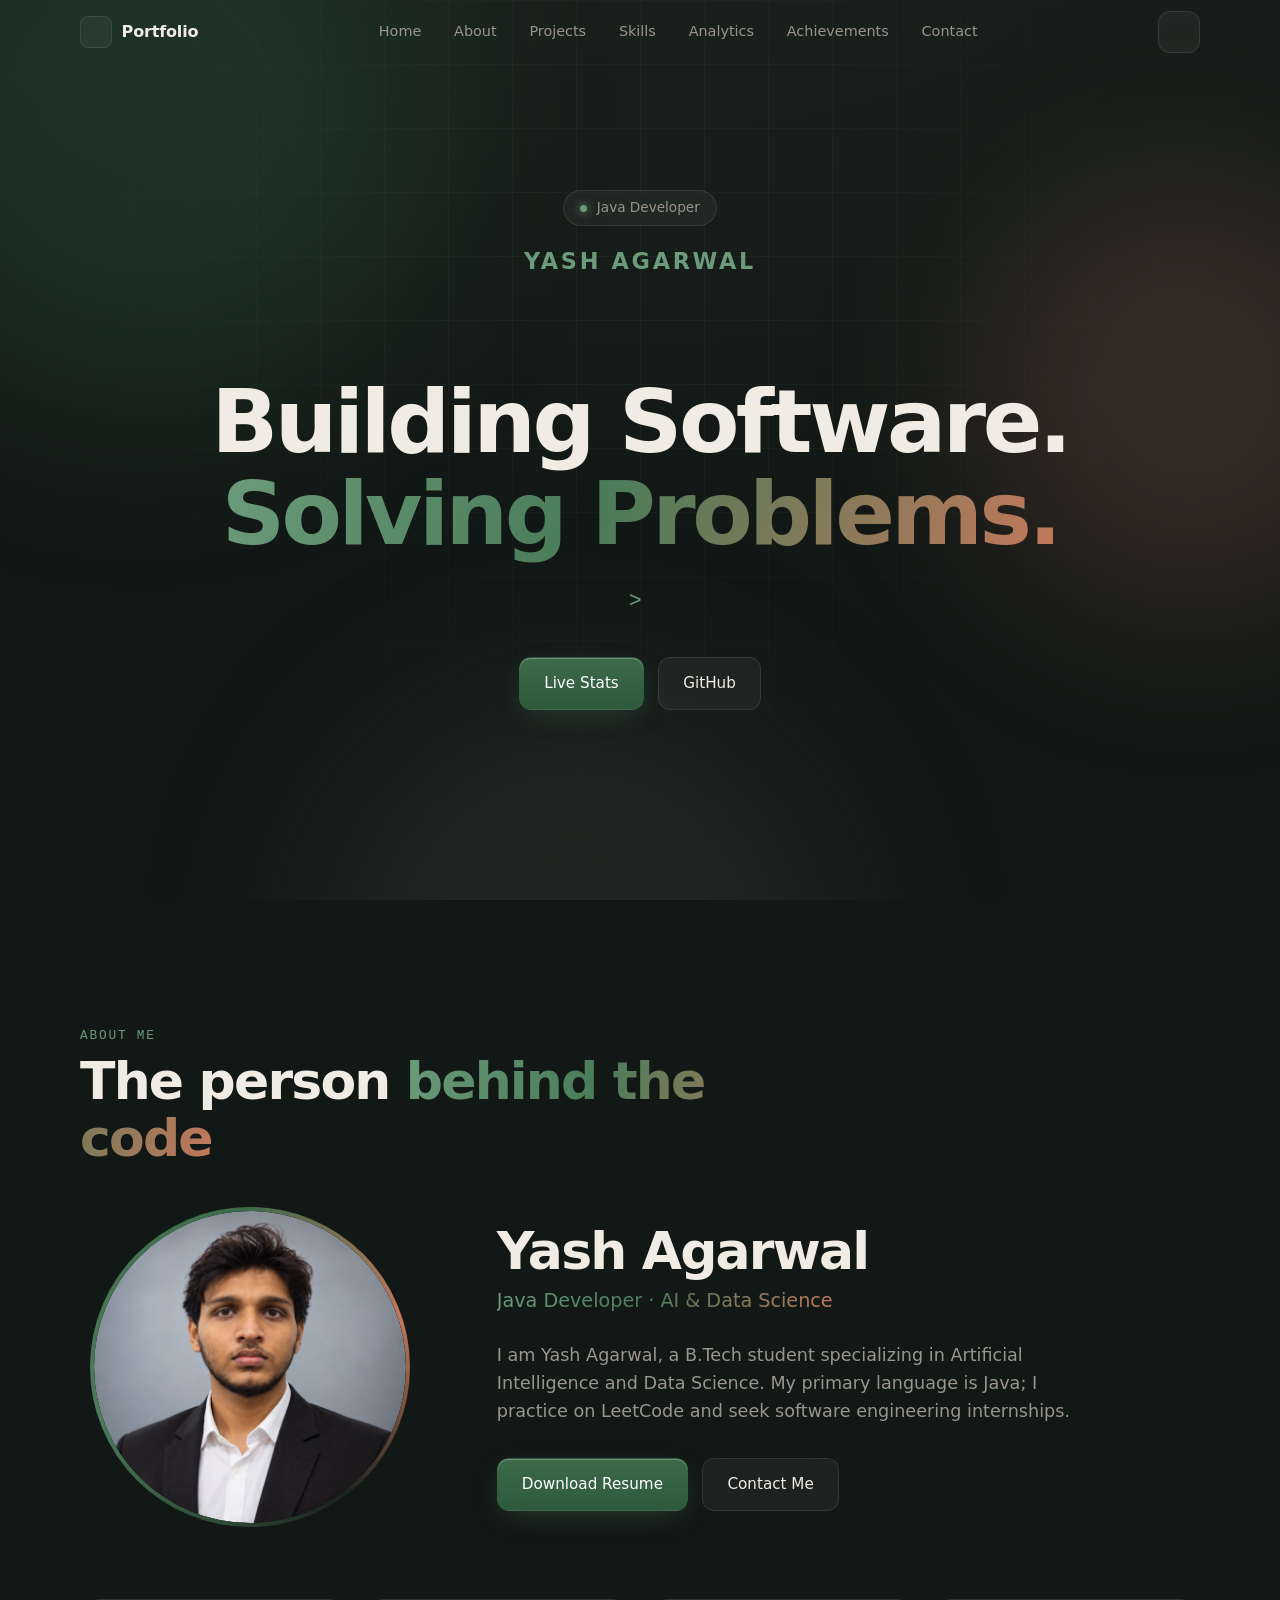
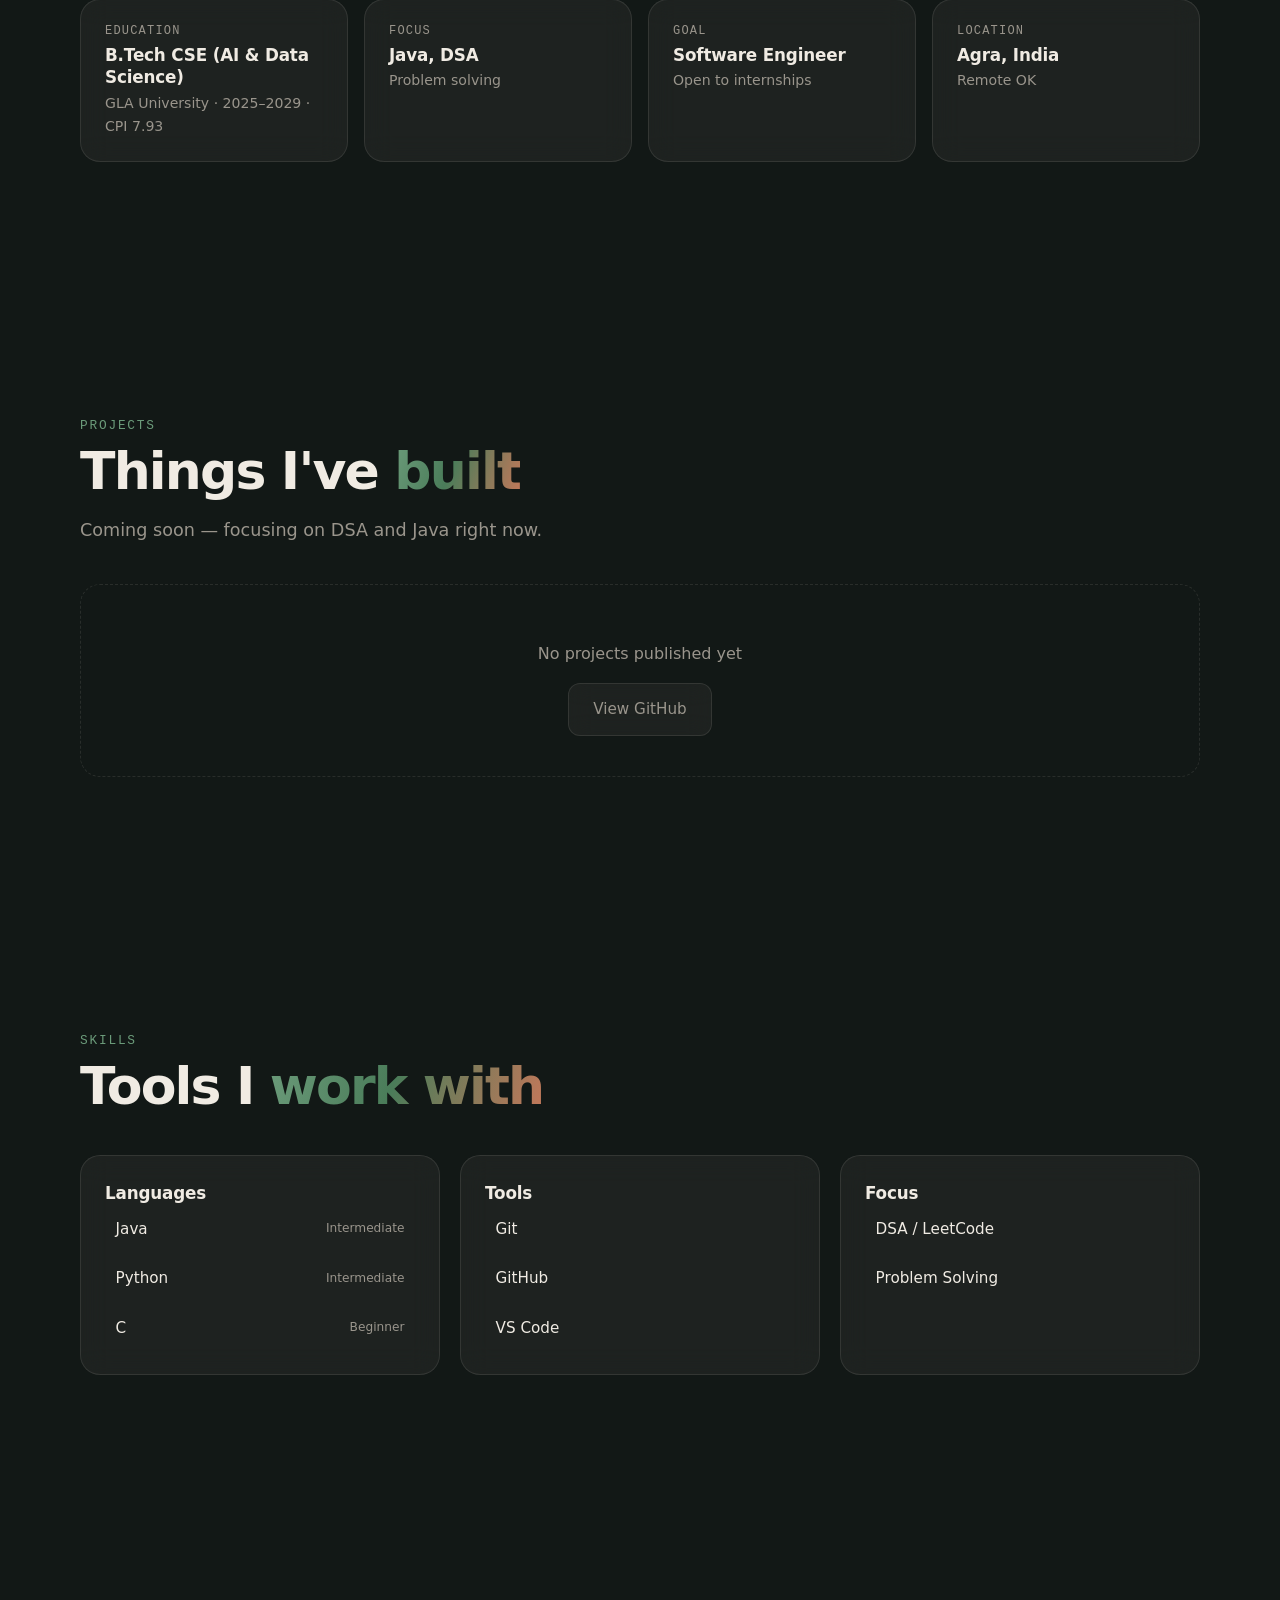
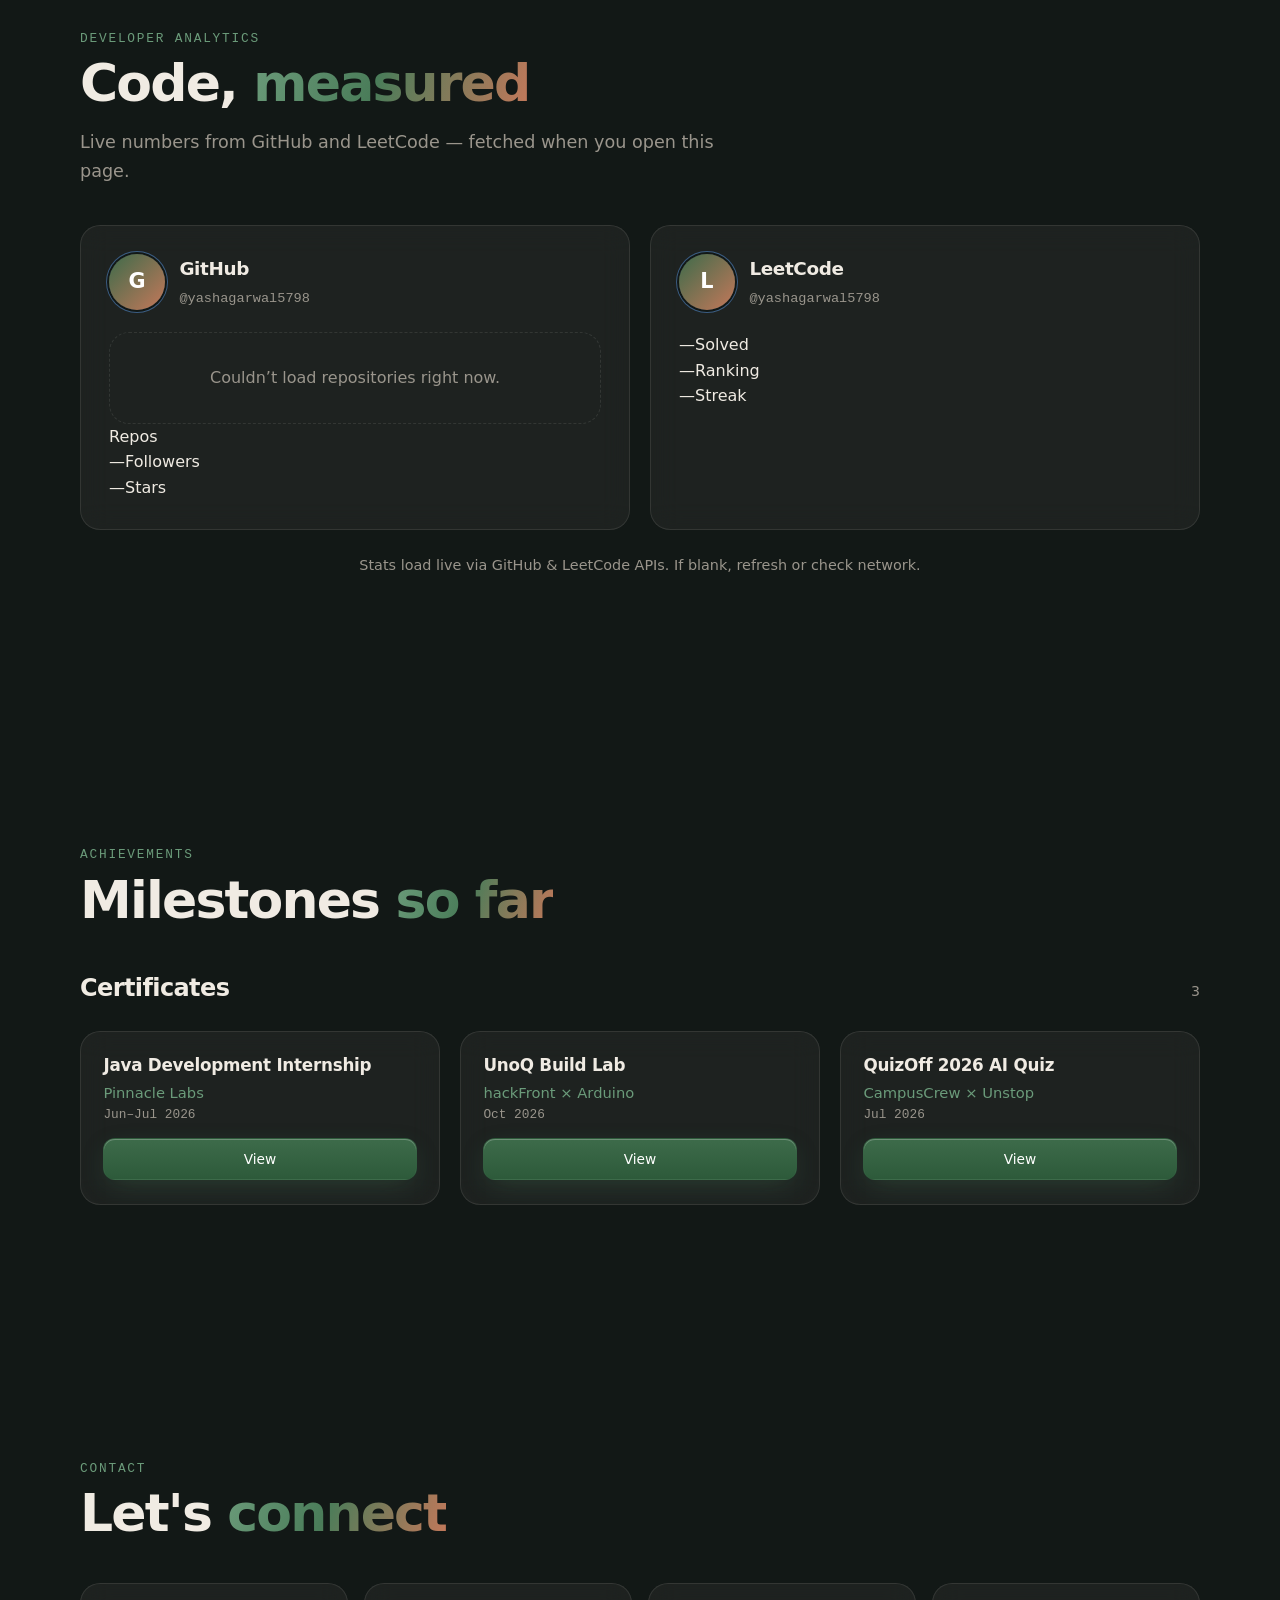
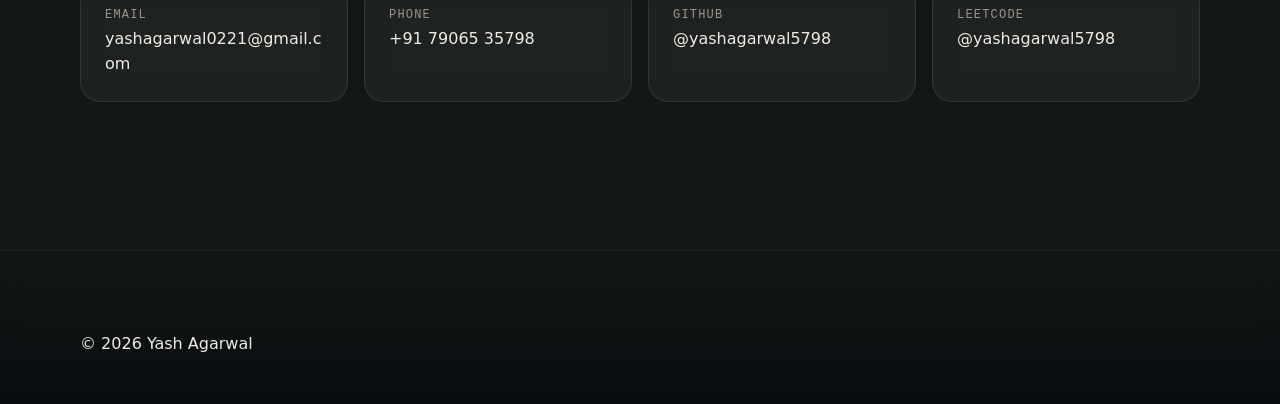
==== index.html @ b6d5e1ad "Restore Analytics: live GitHub and LeetCode stats" ====
<!DOCTYPE html>
<html lang="en" data-theme="dark">
<head>
<meta charset="utf-8">
<meta name="viewport" content="width=device-width, initial-scale=1, viewport-fit=cover">
<script>try{var t=localStorage.getItem("pf-theme");if(t==="light"||t==="dark")document.documentElement.dataset.theme=t}catch(e){}</script>
<title>Yash Agarwal — Java Developer | Portfolio</title>
<meta name="theme-color" content="#121816">
<link rel="stylesheet" href="css/variables.css">
<link rel="stylesheet" href="css/style.css">
<link rel="stylesheet" href="css/components.css">
<link rel="stylesheet" href="css/animations.css">
<link rel="stylesheet" href="css/responsive.css">
<style>.hero__name{display:block;font-size:clamp(1.1rem,2.5vw,1.4rem);font-weight:600;letter-spacing:.12em;text-transform:uppercase;color:var(--blue-400);margin-bottom:.6rem}.avatar__inner img{width:100%;height:100%;object-fit:cover;border-radius:50%;display:block}.cert__media img{width:100%;height:100%;object-fit:cover;border-radius:inherit}</style>
<script src="js/utils.js" defer></script>
<script src="js/theme.js" defer></script>
<script src="js/animations.js" defer></script>
<script src="js/ui.js" defer></script>
<script src="js/github.js" defer></script>
<script src="js/leetcode.js" defer></script>
<script src="js/main.js" defer></script>
</head>
<body>
<a class="skip-link" href="#main">Skip</a>
<div class="bg" aria-hidden="true"><span class="bg__blob bg__blob--a"></span><span class="bg__blob bg__blob--b"></span><span class="bg__blob bg__blob--c"></span><span class="bg__grid"></span></div>
<header class="nav" data-nav>
<div class="container nav__inner">
<a class="nav__brand" href="#home"><span class="nav__brand-mark"></></span> Portfolio</a>
<nav class="nav__menu" id="nav-menu" data-nav-menu>
<ul class="nav__list">
<li><a class="nav__link" href="#home">Home</a></li>
<li><a class="nav__link" href="#about">About</a></li>
<li><a class="nav__link" href="#projects">Projects</a></li>
<li><a class="nav__link" href="#skills">Skills</a></li>
<li><a class="nav__link" href="#analytics">Analytics</a></li>
<li><a class="nav__link" href="#achievements">Achievements</a></li>
<li><a class="nav__link" href="#contact">Contact</a></li>
</ul>
</nav>
<button class="icon-btn" type="button" data-theme-toggle aria-label="Theme"></button>
</div>
</header>
<main id="main">
<section class="hero" id="home">
<div class="container hero__content">
<p class="hero__eyebrow"><span class="hero__dot"></span> Java Developer</p>
<h1 class="hero__title"><span class="hero__name">Yash Agarwal</span><br>Building Software.<br><span class="gradient-text">Solving Problems.</span></h1>
<p class="hero__roles">> <span data-typing data-roles='["Java Developer","DSA Learner","Problem Solver"]'>Java Developer</span></p>
<div class="hero__actions"><a class="btn btn--primary" href="#analytics">Live Stats</a><a class="btn btn--ghost" href="https://github.com/yashagarwal5798" target="_blank" rel="me noopener">GitHub</a></div>
</div>
</section>
<section class="section about" id="about">
<div class="container">
<header class="section-header"><p class="section-eyebrow">About me</p><h2 class="section-title">The person <span class="gradient-text">behind the code</span></h2></header>
<div class="about__layout">
<figure class="avatar"><div class="avatar__ring"><div class="avatar__inner"><img src="assets/images/yash-profile.jpg" alt="Yash Agarwal" width="320" height="320" loading="lazy"></div></div></figure>
<div class="about__body">
<h3 class="about__name">Yash Agarwal</h3>
<p class="about__role gradient-text">Java Developer · AI & Data Science</p>
<div class="about__intro"><p>I am Yash Agarwal, a B.Tech student specializing in Artificial Intelligence and Data Science. My primary language is Java; I practice on LeetCode and seek software engineering internships.</p></div>
<div class="about__actions"><a class="btn btn--primary" href="assets/resume/YASH_AGARWAL.pdf" download>Download Resume</a><a class="btn btn--ghost" href="#contact">Contact Me</a></div>
</div></div>
<ul class="info-grid" role="list">
<li class="info-card" data-glow><h3 class="info-card__label">Education</h3><p class="info-card__value">B.Tech CSE (AI & Data Science)</p><p class="info-card__meta">GLA University · 2025–2029 · CPI 7.93</p></li>
<li class="info-card" data-glow><h3 class="info-card__label">Focus</h3><p class="info-card__value">Java, DSA</p><p class="info-card__meta">Problem solving</p></li>
<li class="info-card" data-glow><h3 class="info-card__label">Goal</h3><p class="info-card__value">Software Engineer</p><p class="info-card__meta">Open to internships</p></li>
<li class="info-card" data-glow><h3 class="info-card__label">Location</h3><p class="info-card__value">Agra, India</p><p class="info-card__meta">Remote OK</p></li>
</ul></div></section>
<section class="section projects" id="projects"><div class="container"><header class="section-header"><p class="section-eyebrow">Projects</p><h2 class="section-title">Things I've <span class="gradient-text">built</span></h2><p class="section-subtitle">Coming soon — focusing on DSA and Java right now.</p></header>
<div class="projects__empty" style="padding:2.5rem;text-align:center;border:1px dashed var(--border);border-radius:var(--radius-card);color:var(--text-muted)"><p>No projects published yet</p><a class="btn btn--ghost" href="https://github.com/yashagarwal5798" target="_blank" rel="noopener">View GitHub</a></div></div></section>
<section class="section skills" id="skills"><div class="container"><header class="section-header"><p class="section-eyebrow">Skills</p><h2 class="section-title">Tools I <span class="gradient-text">work with</span></h2></header>
<ul class="cat-grid" role="list">
<li class="cat-item"><article class="cat" data-glow><h3 class="cat__title">Languages</h3><ul class="skill-list" role="list">
<li class="skill"><span class="skill__name">Java</span> <span class="skill__level">Intermediate</span></li>
<li class="skill"><span class="skill__name">Python</span> <span class="skill__level">Intermediate</span></li>
<li class="skill"><span class="skill__name">C</span> <span class="skill__level">Beginner</span></li>
</ul></article></li>
<li class="cat-item"><article class="cat" data-glow><h3 class="cat__title">Tools</h3><ul class="skill-list" role="list">
<li class="skill"><span class="skill__name">Git</span></li>
<li class="skill"><span class="skill__name">GitHub</span></li>
<li class="skill"><span class="skill__name">VS Code</span></li>
</ul></article></li>
<li class="cat-item"><article class="cat" data-glow><h3 class="cat__title">Focus</h3><ul class="skill-list" role="list">
<li class="skill"><span class="skill__name">DSA / LeetCode</span></li>
<li class="skill"><span class="skill__name">Problem Solving</span></li>
</ul></article></li>
</ul></div></section>

<section class="section analytics" id="analytics" aria-labelledby="analytics-title" data-analytics data-github-user="yashagarwal5798" data-leetcode-user="yashagarwal5798">
<div class="container">
<header class="section-header">
<p class="section-eyebrow">Developer analytics</p>
<h2 class="section-title" id="analytics-title">Code, <span class="gradient-text">measured</span></h2>
<p class="section-subtitle">Live numbers from GitHub and LeetCode — fetched when you open this page.</p>
</header>
<div class="dash-grid">
<article class="card" data-gh-card data-state="loading" aria-labelledby="gh-title">
<header class="card__head">
<span class="an-avatar" aria-hidden="true"><img class="an-avatar__img" alt="" width="56" height="56" data-gh="avatar" hidden><span class="an-avatar__initial" data-gh="initial">G</span></span>
<div class="card__id">
<h3 class="card__name" id="gh-title" data-gh="name">GitHub</h3>
<a class="card__user" data-gh="profile" href="https://github.com/yashagarwal5798" target="_blank" rel="noopener">@yashagarwal5798</a>
</div></header>
<ul class="stats-row" role="list">
<li><span class="stat__val" data-gh="repos">—</span><span class="stat__label">Repos</span></li>
<li><span class="stat__val" data-gh="followers">—</span><span class="stat__label">Followers</span></li>
<li><span class="stat__val" data-gh="stars">—</span><span class="stat__label">Stars</span></li>
</ul>
<p class="card__note" data-gh="bio"></p>
</article>
<article class="card" data-lc-card data-state="loading" aria-labelledby="lc-title">
<header class="card__head">
<span class="an-avatar" aria-hidden="true"><span class="an-avatar__initial" data-lc="initial">L</span></span>
<div class="card__id">
<h3 class="card__name" id="lc-title">LeetCode</h3>
<a class="card__user" data-lc="profile" href="https://leetcode.com/u/yashagarwal5798/" target="_blank" rel="noopener">@yashagarwal5798</a>
</div></header>
<ul class="stats-row" role="list">
<li><span class="stat__val" data-lc="solved">—</span><span class="stat__label">Solved</span></li>
<li><span class="stat__val" data-lc="ranking">—</span><span class="stat__label">Ranking</span></li>
<li><span class="stat__val" data-lc="streak">—</span><span class="stat__label">Streak</span></li>
</ul>
</article>
</div>
<p style="margin-top:1.5rem;text-align:center;color:var(--text-muted);font-size:0.9rem">Stats load live via GitHub & LeetCode APIs. If blank, refresh or check network.</p>
</div>
</section>

<section class="section" id="achievements"><div class="container">
<header class="section-header"><p class="section-eyebrow">Achievements</p><h2 class="section-title">Milestones <span class="gradient-text">so far</span></h2></header>
<div class="certs"><div class="certs__head"><h3 class="certs__title">Certificates</h3><p class="certs__count">3</p></div>
<ul class="certs__grid" role="list">
<li class="cert-item"><article class="cert"><div class="cert__body"><h4 class="cert__title">Java Development Internship</h4><p class="cert__org">Pinnacle Labs</p><p class="cert__date">Jun–Jul 2026</p><a class="btn btn--primary btn--sm" href="assets/certificates/pinnacle-java-internship.pdf" target="_blank">View</a></div></article></li>
<li class="cert-item"><article class="cert"><div class="cert__body"><h4 class="cert__title">UnoQ Build Lab</h4><p class="cert__org">hackFront × Arduino</p><p class="cert__date">Oct 2026</p><a class="btn btn--primary btn--sm" href="assets/certificates/unoq-build-lab.jpg" target="_blank">View</a></div></article></li>
<li class="cert-item"><article class="cert"><div class="cert__body"><h4 class="cert__title">QuizOff 2026 AI Quiz</h4><p class="cert__org">CampusCrew × Unstop</p><p class="cert__date">Jul 2026</p><a class="btn btn--primary btn--sm" href="assets/certificates/quizoff-2026.jpg" target="_blank">View</a></div></article></li>
</ul></div></div></section>
<section class="section" id="contact"><div class="container">
<header class="section-header"><p class="section-eyebrow">Contact</p><h2 class="section-title">Let's <span class="gradient-text">connect</span></h2></header>
<ul class="contact__grid" role="list">
<li class="c-card" data-glow><h3 class="c-card__label">Email</h3><a class="c-card__link" href="mailto:yashagarwal0221@gmail.com">yashagarwal0221@gmail.com</a></li>
<li class="c-card" data-glow><h3 class="c-card__label">Phone</h3><a class="c-card__link" href="tel:+917906535798">+91 79065 35798</a></li>
<li class="c-card" data-glow><h3 class="c-card__label">GitHub</h3><a class="c-card__link" href="https://github.com/yashagarwal5798" target="_blank">@yashagarwal5798</a></li>
<li class="c-card" data-glow><h3 class="c-card__label">LeetCode</h3><a class="c-card__link" href="https://leetcode.com/u/yashagarwal5798/" target="_blank">@yashagarwal5798</a></li>
</ul></div></section>
</main>
<footer class="site-footer"><div class="container"><p>© 2026 Yash Agarwal</p></div></footer>
</body>
</html>
---- css/variables.css ----
/* ==========================================================================
   variables.css — Earthy & organic theme
   forest green · warm beige · terracotta · slate grey
   Force redeploy: 2026-10-23
   ========================================================================== */

:root {
  /* ---- Surfaces & text (dark) ---- */
  --bg: #121816;
  --bg-elevated: #1a221e;
  --text: #f0ebe3;
  --text-muted: #9a958c;
  --on-accent: #ffffff;

  --glass: rgba(240, 235, 227, 0.05);
  --surface-subtle: rgba(240, 235, 227, 0.04);
  --surface-strong: rgba(240, 235, 227, 0.07);
  --glass-strong: rgba(18, 24, 22, 0.78);
  --surface-dialog: rgba(18, 24, 22, 0.94);
  --border: rgba(240, 235, 227, 0.1);

  /* ---- Earthy ramp (used as --blue-* for compatibility) ---- */
  --blue-300: #a8c4b0;
  --blue-400: #6b9b7a;
  --blue-500: #4a7c59;
  --blue-600: #3d6b4a;
  --blue-700: #2d5a3a;
  --blue-900: #1a3c2a;
  --cyan-400: #c4785a;
  --glow: rgba(74, 124, 89, 0.4);

  /* ---- Semantic ---- */
  --success: #5a9a6e;
  --warning: #d4a054;
  --danger: #c4785a;
  --streak: #c4785a;
  --easy: var(--success);
  --medium: var(--warning);
  --hard: var(--danger);
  --lvl-beginner: #8a9a7a;
  --lvl-intermediate: #6b9b7a;
  --lvl-advanced: #c4785a;

  /* ---- Gradients & decorative ---- */
  --gradient-primary: linear-gradient(180deg, var(--blue-600), var(--blue-700));
  --gradient-accent: linear-gradient(110deg, #6b9b7a, #4a7c59 45%, #c4785a);
  --blob-a: #2d5a3a;
  --blob-b: #c4785a;
  --blob-c: #3d4540;
  --paper-1: #f0ebe3;
  --paper-2: #d4c4a8;
  --avatar-disc: #1a3c2a;
  --cal-1: #1a3c2a;
  --cal-2: #2d5a3a;
  --cal-3: #4a7c59;
  --cal-4: #a8c4b0;

  /* ---- Typography ---- */
  --font-sans: "Inter", system-ui, -apple-system, "Segoe UI", Roboto, sans-serif;
  --font-mono: "JetBrains Mono", ui-monospace, SFMono-Regular, Menlo, monospace;

  /* ---- Spacing ---- */
  --space-1: 0.25rem;
  --space-2: 0.5rem;
  --space-3: 0.75rem;
  --space-4: 1rem;
  --space-5: 1.25rem;
  --space-6: 1.5rem;
  --space-8: 2rem;
  --space-10: 2.5rem;
  --space-12: 3rem;
  --space-16: 4rem;

  /* ---- Radius ---- */
  --radius-xs: 4px;
  --radius-sm: 8px;
  --radius-md: 12px;
  --radius-lg: 16px;
  --radius-xl: 20px;
  --radius-2xl: 24px;
  --radius-3xl: 32px;
  --radius-full: 999px;
  --radius: var(--radius-md);
  --radius-card: var(--radius-xl);

  /* ---- Layout ---- */
  --container: 1120px;
  --gutter: 1.25rem;
  --nav-height: 64px;
  --section-pad: clamp(5rem, 10vw, 8rem);

  /* ---- Motion ---- */
  --ease: cubic-bezier(0.22, 1, 0.36, 1);
  --dur-instant: 0.15s;
  --dur-fast: 0.3s;
  --dur-base: 0.45s;
  --dur-slow: 0.8s;
  --dur-data: 1.1s;
  --lift-sm: -2px;
  --lift-md: -4px;
  --zoom-img: 1.06;

  /* ---- Stacking ---- */
  --z-bg: -1;
  --z-to-top: 90;
  --z-nav: 100;
  --z-skip: 200;

  color-scheme: dark;
}

@media (hover: none) {
  :root { --lift-sm: 0px; --lift-md: 0px; --zoom-img: 1; }
}

/* ---- Light: warm beige + forest green ---- */
:root[data-theme="light"] {
  --bg: #f5f0e8;
  --bg-elevated: #ebe4d8;
  --text: #1a221e;
  --text-muted: #5c635c;
  --glass: rgba(255, 255, 255, 0.7);
  --surface-subtle: rgba(26, 34, 30, 0.04);
  --surface-strong: rgba(26, 34, 30, 0.07);
  --glass-strong: rgba(245, 240, 232, 0.88);
  --surface-dialog: rgba(250, 247, 240, 0.97);
  --border: rgba(26, 34, 30, 0.12);
  --blue-400: #2d5a3a;
  --blue-300: #3d6b4a;
  --glow: rgba(74, 124, 89, 0.25);
  --blob-a: #a8c4b0;
  --blob-b: #e8c4b0;
  --blob-c: #c4c0b8;
  --avatar-disc: #d4e0d6;
  --cal-1: #c8d8cc;
  --cal-2: #a8c4b0;
  --cal-3: #4a7c59;
  --cal-4: #2d5a3a;
  --success: #2d6b45;
  --warning: #a67c3a;
  --danger: #a85d42;
  --lvl-beginner: #5a6b4a;
  --lvl-intermediate: #2d5a3a;
  color-scheme: light;
}
---- css/style.css ----
/* ==========================================================================
   style.css — base, layout and page composition
   1 Base · 2 Utilities · 3 Ambient background · 4 Navigation · 5 Hero
   6 Section scaffolding (.section + header) · 7 Section layouts · 8 Footer
   Reusable UI pieces live in components.css; motion lives in animations.css.
   ========================================================================== */

/* 2. UTILITIES -------------------------------------------------------------- */
.container {
  width: min(var(--container), 100% - 2 * var(--gutter) - env(safe-area-inset-left, 0px) - env(safe-area-inset-right, 0px));
  margin-inline: auto;
}
.sr-only {
  position: absolute; width: 1px; height: 1px; overflow: hidden;
  clip: rect(0 0 0 0); white-space: nowrap;
}
.skip-link {
  position: fixed; left: 1rem; top: -4rem; z-index: var(--z-skip);
  padding: 0.6rem 1rem; border-radius: var(--radius-md);
  background: var(--blue-600); color: var(--on-accent);
  transition: top var(--dur-fast);
}
.skip-link:focus { top: calc(env(safe-area-inset-top, 0px) + 1rem); }
main:focus { outline: none; }

/* 6. SECTION SCAFFOLDING ----------------------------------------------------- */
.section { position: relative; padding-block: var(--section-pad); }
.section--end { padding-bottom: clamp(4rem, 8vw, 6rem); }
.section-header { max-width: 40rem; margin-bottom: var(--space-10); }
.section-eyebrow {
  margin: 0 0 0.6rem; font: 500 0.8rem var(--font-mono);
  letter-spacing: 0.14em; text-transform: uppercase; color: var(--blue-400);
}
.section-title {
  margin: 0 0 var(--space-4); font-size: clamp(2rem, 5vw, 3.25rem);
  line-height: 1.1; letter-spacing: -0.035em; font-weight: 700;
}
.section-subtitle { margin: 0; color: var(--text-muted); font-size: clamp(1rem, 1.6vw, 1.1rem); }

/* 1,3,4,5,7,8 — migrated base + layout rules */
*, *::before, *::after {
  box-sizing: border-box;
}

html {
  scroll-behavior: smooth;
  scroll-padding-top: calc(var(--nav-height) + env(safe-area-inset-top, 0px) + 0.5rem);
  -webkit-text-size-adjust: 100%;
}

body {
  margin: 0;
  min-height: 100vh;
  background: var(--bg);
  color: var(--text);
  font-family: var(--font-sans);
  line-height: 1.6;
  -webkit-font-smoothing: antialiased;
  overflow-x: hidden;
}

a {
  color: inherit;
  text-decoration: none;
}

button {
  font: inherit;
  color: inherit;
  background: none;
  border: 0;
  cursor: pointer;
}

ul {
  list-style: none;
  margin: 0;
  padding: 0;
}

:focus-visible {
  outline: 2px solid var(--blue-400);
  outline-offset: 3px;
  border-radius: var(--radius-sm);
}





.bg {
  position: fixed;
  inset: 0;
  z-index: -1;
  overflow: hidden;
  background: radial-gradient(1200px 600px at 50% -10%, var(--bg-elevated), var(--bg));
}

.bg__blob {
  position: absolute;
  border-radius: 50%;
  filter: blur(90px);
  opacity: 0.35;
  will-change: transform;
}

.bg__blob--a {
  width: 46vmax;
  height: 46vmax;
  left: -12vmax;
  top: -14vmax;
  background: var(--blob-a);
  animation: drift-a 26s ease-in-out infinite alternate;
}

.bg__blob--b {
  width: 34vmax;
  height: 34vmax;
  right: -10vmax;
  top: 20vh;
  background: var(--blob-b);
  opacity: 0.2;
  animation: drift-b 32s ease-in-out infinite alternate;
}

.bg__blob--c {
  width: 40vmax;
  height: 40vmax;
  left: 25vw;
  bottom: -24vmax;
  background: var(--blob-c);
  animation: drift-c 38s ease-in-out infinite alternate;
}

.bg__grid {
  position: absolute;
  inset: 0;
  opacity: 0.45;
  background-image: linear-gradient(var(--border) 1px, transparent 1px), linear-gradient(90deg, var(--border) 1px, transparent 1px);
  background-size: 64px 64px;
  -webkit-mask-image: radial-gradient(ellipse at 50% 30%, #000 5%, transparent 70%);
  mask-image: radial-gradient(ellipse at 50% 30%, #000 5%, transparent 70%);
}

.nav {
  position: fixed;
  inset: 0 0 auto 0;
  z-index: 100;
  padding-top: env(safe-area-inset-top, 0px);
  border-bottom: 1px solid transparent;
  transition: background-color var(--dur-fast), border-color var(--dur-fast), -webkit-backdrop-filter var(--dur-fast), backdrop-filter var(--dur-fast);
}

.nav.is-scrolled {
  background: var(--glass-strong);
  border-bottom-color: var(--border);
  -webkit-backdrop-filter: blur(16px) saturate(160%);
  backdrop-filter: blur(16px) saturate(160%);
}

.nav__inner {
  height: var(--nav-height);
  display: flex;
  align-items: center;
  justify-content: space-between;
  gap: 1rem;
}

.nav__brand {
  display: inline-flex;
  align-items: center;
  gap: 0.6rem;
  font-weight: 600;
  letter-spacing: -0.01em;
}

.nav__brand-mark {
  display: grid;
  place-items: center;
  width: 32px;
  height: 32px;
  border-radius: var(--radius-sm);
  font: 500 0.75rem var(--font-mono);
  color: var(--blue-400);
  background: var(--glass);
  border: 1px solid var(--border);
  transition: box-shadow var(--dur-fast), border-color var(--dur-fast);
}

.nav__brand:hover .nav__brand-mark {
  border-color: var(--blue-500);
  box-shadow: 0 0 20px var(--glow);
}

.nav__list {
  display: flex;
  gap: 0.25rem;
}

.nav__link {
  position: relative;
  display: block;
  padding: 0.45rem 0.9rem;
  border-radius: var(--radius-full);
  font-size: 0.9rem;
  color: var(--text-muted);
  transition: color var(--dur-fast), background-color var(--dur-fast);
}

.nav__link:hover {
  color: var(--text);
}

.nav__link.is-active {
  color: var(--text);
  background: var(--glass);
  box-shadow: inset 0 0 0 1px var(--border);
}

.nav__toggle {
  display: none;
  width: 42px;
  height: 42px;
  border-radius: var(--radius-md);
  background: var(--glass);
  border: 1px solid var(--border);
  flex-direction: column;
  align-items: center;
  justify-content: center;
  gap: 5px;
  transition: border-color var(--dur-fast);
}

.nav__toggle:hover {
  border-color: var(--blue-500);
}

.nav__toggle-bar {
  width: 18px;
  height: 2px;
  border-radius: var(--radius-xs);
  background: var(--text);
  transition: transform var(--dur-fast) var(--ease), opacity 0.2s;
}

.nav__toggle[aria-expanded="true"] .nav__toggle-bar:nth-child(1) {
  transform: translateY(7px) rotate(45deg);
}

.nav__toggle[aria-expanded="true"] .nav__toggle-bar:nth-child(2) {
  opacity: 0;
}

.nav__toggle[aria-expanded="true"] .nav__toggle-bar:nth-child(3) {
  transform: translateY(-7px) rotate(-45deg);
}

.hero {
  position: relative;
  min-height: 100vh;
  min-height: 100svh;
  display: grid;
  align-items: center;
  padding: calc(var(--nav-height) + env(safe-area-inset-top, 0px) + 2rem) 0 6rem;
  text-align: center;
}

.hero__glow {
  position: absolute;
  left: 50%;
  top: 42%;
  width: min(780px, 90vw);
  aspect-ratio: 1;
  transform: translate(-50%, -50%);
  pointer-events: none;
  background: radial-gradient(closest-side, var(--glow), transparent 70%);
  opacity: 0.55;
  animation: glow-pulse 7s ease-in-out infinite;
  --glow-pos: translate(-50%, -50%);
}

.hero__content {
  position: relative;
  display: flex;
  flex-direction: column;
  align-items: center;
}

.hero__eyebrow {
  display: inline-flex;
  align-items: center;
  gap: 0.6rem;
  margin: 0 0 1.5rem;
  padding: 0.4rem 1rem;
  border-radius: var(--radius-full);
  font-size: 0.85rem;
  color: var(--text-muted);
  background: var(--glass);
  border: 1px solid var(--border);
  -webkit-backdrop-filter: blur(12px);
  backdrop-filter: blur(12px);
}

.hero__dot {
  width: 7px;
  height: 7px;
  border-radius: 50%;
  background: var(--blue-400);
  box-shadow: 0 0 10px var(--blue-400);
}

.hero__title {
  margin: 0 0 1.5rem;
  font-weight: 700;
  line-height: 1.05;
  letter-spacing: -0.04em;
  font-size: clamp(2.6rem, 8vw, 5.5rem);
}

.hero__roles {
  display: flex;
  align-items: center;
  justify-content: center;
  gap: 0.6rem;
  min-height: 2rem;
  margin: 0 0 2.5rem;
  font: 500 clamp(1rem, 2.6vw, 1.35rem) var(--font-mono);
  color: var(--blue-400);
}

.hero__prompt {
  color: var(--text-muted);
}

.hero__caret {
  width: 2px;
  height: 1.2em;
  margin-left: -0.4rem;
  background: var(--blue-400);
  animation: blink 1s steps(1) infinite;
}

.hero__actions {
  display: flex;
  flex-wrap: wrap;
  justify-content: center;
  gap: 0.9rem;
}

.scroll-cue {
  position: absolute;
  left: 50%;
  bottom: calc(1.75rem + env(safe-area-inset-bottom, 0px));
  transform: translateX(-50%);
  padding: 0.75rem;
  border-radius: var(--radius-full);
  opacity: 0.8;
  transition: opacity var(--dur-fast);
}

.scroll-cue:hover {
  opacity: 1;
}

.scroll-cue__mouse {
  display: block;
  width: 24px;
  height: 38px;
  border: 1.5px solid var(--text-muted);
  border-radius: var(--radius-md);
  position: relative;
}

.scroll-cue__wheel {
  position: absolute;
  left: 50%;
  top: 7px;
  width: 3px;
  height: 7px;
  margin-left: -1.5px;
  border-radius: var(--radius-xs);
  background: var(--blue-400);
  animation: wheel 1.8s var(--ease) infinite;
}

.about__layout {
  display: grid;
  grid-template-columns: minmax(240px, 340px) 1fr;
  gap: clamp(2rem, 6vw, 5rem);
  align-items: center;
}

.about__name {
  margin: 0 0 0.4rem;
  font-size: clamp(2rem, 5vw, 3.25rem);
  line-height: 1.1;
  letter-spacing: -0.035em;
  font-weight: 700;
}

.about__role {
  display: inline-block;
  margin: 0 0 1.5rem;
  font-size: clamp(1rem, 2vw, 1.2rem);
  font-weight: 500;
}

.about__intro {
  max-width: 38rem;
  color: var(--text-muted);
  font-size: clamp(1rem, 1.6vw, 1.1rem);
}

.about__intro p {
  margin: 0 0 1rem;
}

.about__actions {
  display: flex;
  flex-wrap: wrap;
  gap: 0.9rem;
  margin-top: 2rem;
}

.info-grid {
  display: grid;
  grid-template-columns: repeat(4, 1fr);
  gap: 1rem;
  margin: clamp(3rem, 6vw, 4.5rem) 0 0;
  padding: 0;
  list-style: none;
}

.projects__status {
  margin: 1rem 0 1.25rem;
  font-size: 0.85rem;
  color: var(--text-muted);
  min-height: 1.3em;
}

.toolbar {
  display: flex;
  flex-wrap: wrap;
  align-items: center;
  justify-content: space-between;
  gap: 1rem;
}

.toolbar__filters {
  display: flex;
  flex-wrap: wrap;
  gap: 0.5rem;
}

.projects__grid {
  display: grid;
  grid-template-columns: repeat(3, 1fr);
  gap: 1.25rem;
  margin: 0;
  padding: 0;
  list-style: none;
}

.project-item {
  display: flex;
  min-width: 0;
}

.project-item[hidden] {
  display: none;
}

.projects__empty {
  margin: 2rem 0 0;
  padding: 2.5rem 1rem;
  text-align: center;
  color: var(--text-muted);
  border: 1px dashed var(--border);
  border-radius: var(--radius-card);
}

.projects__more {
  display: flex;
  justify-content: center;
  margin-top: 3rem;
}

.skills__status {
  margin: 1rem 0 1.25rem;
  min-height: 1.3em;
  font-size: 0.85rem;
  color: var(--text-muted);
}

.skills__empty {
  margin: 2rem 0 0;
  padding: 2.5rem 1rem;
  text-align: center;
  color: var(--text-muted);
  border: 1px dashed var(--border);
  border-radius: var(--radius-card);
}

.stats {
  display: grid;
  grid-template-columns: 1.4fr repeat(3, 1fr);
  gap: 1rem;
  margin: 0 0 2rem;
}

.cat-grid {
  display: grid;
  grid-template-columns: repeat(3, 1fr);
  gap: 1.25rem;
  margin: 0;
  padding: 0;
  list-style: none;
}

.cat-item {
  display: flex;
  min-width: 0;
}

.cat-item[hidden] {
  display: none;
}

.learning {
  margin-top: clamp(3rem, 6vw, 4.5rem);
}

.learning__title {
  display: flex;
  align-items: center;
  gap: 0.7rem;
  margin: 0 0 1.25rem;
  font-size: 1.3rem;
  font-weight: 600;
  letter-spacing: -0.02em;
}

.learning__grid {
  display: grid;
  grid-template-columns: repeat(3, 1fr);
  gap: 1rem;
  margin: 0;
  padding: 0;
  list-style: none;
}

.dash-grid {
  display: grid;
  grid-template-columns: repeat(2, 1fr);
  gap: 1.25rem;
  margin-bottom: 1.25rem;
}

.calendar__head {
  display: flex;
  flex-wrap: wrap;
  align-items: baseline;
  justify-content: space-between;
  gap: 0.5rem;
}

.repos__title {
  margin: 2.5rem 0 1.25rem;
  font-size: 1.3rem;
  font-weight: 600;
  letter-spacing: -0.02em;
}

.repos__grid {
  display: grid;
  grid-template-columns: repeat(3, 1fr);
  gap: 1rem;
  margin: 0;
  padding: 0;
  list-style: none;
}

.repos__empty {
  grid-column: 1 / -1;
  padding: 2rem 1rem;
  text-align: center;
  color: var(--text-muted);
  border: 1px dashed var(--border);
  border-radius: var(--radius-xl);
}

.ach-grid {
  display: grid;
  grid-template-columns: repeat(3, 1fr);
  gap: 1rem;
  margin: 0 0 1.25rem;
  padding: 0;
  list-style: none;
}

.feature__body {
  display: flex;
  flex-direction: column;
  align-items: flex-start;
  gap: 1rem;
  padding: clamp(1.5rem, 4vw, 2.75rem);
}

.certs__head {
  display: flex;
  flex-wrap: wrap;
  align-items: baseline;
  justify-content: space-between;
  gap: 0.5rem;
  margin-bottom: 1.5rem;
}

.certs__title {
  margin: 0;
  font-size: 1.5rem;
  font-weight: 600;
  letter-spacing: -0.025em;
}

.certs__count {
  margin: 0;
  font-size: 0.88rem;
  color: var(--text-muted);
}

.certs__grid {
  display: grid;
  grid-template-columns: repeat(3, 1fr);
  gap: 1.25rem;
  margin: 0;
  padding: 0;
  list-style: none;
}

.cert-item {
  display: flex;
  min-width: 0;
}

.cert-item[hidden] {
  display: none;
}

.certs__more {
  display: flex;
  justify-content: center;
  margin-top: 2.5rem;
}

.certs__more .btn:hover .btn__icon--down {
  transform: translateY(3px);
}

.certs__more [aria-expanded="true"] .btn__icon--down {
  transform: rotate(180deg);
}

.certs__more [aria-expanded="true"]:hover .btn__icon--down {
  transform: rotate(180deg) translateY(3px);
}

.contact__grid {
  display: grid;
  grid-template-columns: repeat(4, 1fr);
  gap: 1rem;
  margin: 0 0 1.25rem;
  padding: 0;
  list-style: none;
}

.socials {
  display: flex;
  flex-wrap: wrap;
  align-items: center;
  justify-content: space-between;
  gap: 1rem;
  margin-bottom: clamp(3rem, 6vw, 5rem);
  padding: 1.25rem 1.5rem;
  border-radius: var(--radius-xl);
  background: var(--glass);
  border: 1px solid var(--border);
  -webkit-backdrop-filter: blur(14px);
  backdrop-filter: blur(14px);
}

.socials__label {
  margin: 0;
  font: 500 0.8rem var(--font-mono);
  letter-spacing: 0.1em;
  text-transform: uppercase;
  color: var(--text-muted);
}

.socials__list {
  display: flex;
  flex-wrap: wrap;
  gap: 0.6rem;
  margin: 0;
  padding: 0;
  list-style: none;
}

.cta-panel {
  position: relative;
  isolation: isolate;
  overflow: hidden;
  display: flex;
  flex-direction: column;
  align-items: center;
  text-align: center;
  padding: clamp(2.5rem, 7vw, 5.5rem) clamp(1.25rem, 5vw, 4rem);
  border-radius: var(--radius-3xl);
  background: linear-gradient(180deg, rgba(59,130,246,0.1), var(--glass) 70%);
  border: 1px solid rgba(96,165,250,0.3);
  -webkit-backdrop-filter: blur(18px);
  backdrop-filter: blur(18px);
  box-shadow: 0 40px 100px -50px var(--glow);
}

.cta-panel__glow {
  position: absolute;
  z-index: -1;
  left: 50%;
  top: -30%;
  width: min(720px, 120%);
  aspect-ratio: 1;
  transform: translateX(-50%);
  pointer-events: none;
  background: radial-gradient(closest-side, var(--glow), transparent 70%);
  opacity: 0.55;
  animation: glow-pulse 7s ease-in-out infinite;
  --glow-pos: translateX(-50%);
}

.cta-panel__badge {
  display: inline-flex;
  align-items: center;
  gap: 0.6rem;
  margin: 0 0 1.5rem;
  padding: 0.4rem 1rem;
  border-radius: var(--radius-full);
  font-size: 0.85rem;
  color: var(--text-muted);
  background: var(--glass);
  border: 1px solid var(--border);
}

.cta-panel__dot {
  width: 7px;
  height: 7px;
  border-radius: 50%;
  background: var(--success);
  box-shadow: 0 0 0 0 rgba(34,197,94,0.6);
  animation: ring-pulse 2.2s infinite;
}

.cta-panel__title {
  margin: 0 0 1.1rem;
  font-size: clamp(2rem, 6vw, 4rem);
  line-height: 1.08;
  letter-spacing: -0.04em;
  font-weight: 700;
}

.cta-panel__text {
  margin: 0 0 2.2rem;
  max-width: 36rem;
  color: var(--text-muted);
  font-size: clamp(1rem, 1.8vw, 1.15rem);
}

.cta-panel__actions {
  display: flex;
  flex-wrap: wrap;
  justify-content: center;
  gap: 0.9rem;
}

.site-footer {
  padding: 4rem 0 calc(2rem + env(safe-area-inset-bottom, 0px));
  border-top: 1px solid var(--border);
  background: linear-gradient(180deg, transparent, rgba(5,7,13,0.65));
  -webkit-backdrop-filter: blur(12px);
  backdrop-filter: blur(12px);
}

.site-footer__top {
  display: grid;
  grid-template-columns: 1.6fr 1fr 1fr;
  gap: clamp(2rem, 6vw, 5rem);
  padding-bottom: 3rem;
}

.site-footer__logo {
  display: inline-flex;
  align-items: center;
  gap: 0.7rem;
  font-weight: 600;
  font-size: 1.1rem;
  letter-spacing: -0.01em;
}

.site-footer__mark {
  display: grid;
  place-items: center;
  width: 34px;
  height: 34px;
  border-radius: var(--radius-md);
  font: 500 0.78rem var(--font-mono);
  color: var(--blue-400);
  background: var(--glass);
  border: 1px solid var(--border);
  transition: box-shadow var(--dur-fast), border-color var(--dur-fast);
}

.site-footer__logo:hover .site-footer__mark {
  border-color: var(--blue-500);
  box-shadow: 0 0 20px var(--glow);
}

.site-footer__brand p {
  max-width: 24rem;
  margin: 1rem 0 1.25rem;
  color: var(--text-muted);
  font-size: 0.95rem;
}

.site-footer__social {
  display: flex;
  gap: 0.5rem;
  margin: 0;
  padding: 0;
  list-style: none;
}

.site-footer__social a {
  display: grid;
  place-items: center;
  width: 40px;
  height: 40px;
  border-radius: var(--radius-md);
  color: var(--text-muted);
  border: 1px solid var(--border);
  background: var(--surface-subtle);
  transition: transform var(--dur-fast) var(--ease), color var(--dur-fast), border-color var(--dur-fast), box-shadow var(--dur-fast);
}

.site-footer__social a:hover {
  transform: translateY(var(--lift-md));
  color: var(--on-accent);
  border-color: rgba(96,165,250,0.6);
  box-shadow: 0 10px 26px -10px var(--glow);
}

.site-footer__social svg {
  width: 18px;
  height: 18px;
  fill: none;
  stroke: currentColor;
  stroke-width: 1.8;
  stroke-linecap: round;
  stroke-linejoin: round;
}

.site-footer__heading {
  margin: 0 0 1rem;
  font: 500 0.75rem var(--font-mono);
  letter-spacing: 0.12em;
  text-transform: uppercase;
  color: var(--text);
}

.site-footer__col ul {
  display: grid;
  gap: 0.6rem;
  margin: 0;
  padding: 0;
  list-style: none;
}

.site-footer__col a {
  position: relative;
  display: inline-block;
  font-size: 0.93rem;
  color: var(--text-muted);
  transition: color var(--dur-fast), transform var(--dur-fast) var(--ease);
}

.site-footer__col a:hover {
  color: var(--blue-400);
  transform: translateX(3px);
}

.site-footer__bottom {
  display: flex;
  flex-wrap: wrap;
  justify-content: space-between;
  gap: 0.5rem 2rem;
  padding-top: 1.5rem;
  border-top: 1px solid var(--border);
  font-size: 0.84rem;
  color: var(--text-muted);
}

.site-footer__bottom p {
  margin: 0;
}
---- css/components.css ----
/* ==========================================================================
   components.css — reusable UI pieces and their variants
   Buttons · glass cards · chips · tags · search · pills · icon tiles · media
   cards · tiles · bars · calendar · dialog · avatars · feature/resume/CTA
   Section-specific variants stay next to their base component.
   ========================================================================== */

.gradient-text {
  background: var(--gradient-accent);
  -webkit-background-clip: text;
  background-clip: text;
  color: transparent;
}

.btn {
  position: relative;
  display: inline-flex;
  align-items: center;
  justify-content: center;
  gap: 0.6rem;
  padding: 0.85rem 1.5rem;
  border-radius: var(--radius);
  font-weight: 500;
  font-size: 0.95rem;
  border: 1px solid var(--border);
  transition: transform var(--dur-fast) var(--ease), box-shadow var(--dur-fast), border-color var(--dur-fast), background-color var(--dur-fast);
}

.btn:hover {
  transform: translateY(var(--lift-sm));
}

.btn:active {
  transform: translateY(0);
}

.btn--primary {
  color: var(--on-accent);
  border-color: transparent;
  background: var(--gradient-primary);
  box-shadow: 0 8px 28px -8px var(--glow), inset 0 1px 0 rgba(255,255,255,0.25);
}

.btn--primary:hover {
  box-shadow: 0 14px 38px -8px var(--glow), inset 0 1px 0 rgba(255,255,255,0.3);
}

.btn--ghost {
  background: var(--glass);
  -webkit-backdrop-filter: blur(12px);
  backdrop-filter: blur(12px);
}

.btn--ghost:hover {
  border-color: var(--blue-500);
  background: rgba(59,130,246,0.08);
}

.btn__icon {
  width: 18px;
  height: 18px;
  fill: none;
  stroke: currentColor;
  stroke-width: 2;
  stroke-linecap: round;
  stroke-linejoin: round;
  transition: transform var(--dur-fast) var(--ease);
}

.btn__icon--fill {
  fill: currentColor;
  stroke: none;
}

.btn--primary:hover .btn__icon {
  transform: translateX(4px);
}

.avatar {
  position: relative;
  margin: 0;
  width: min(100%, 320px);
  aspect-ratio: 1;
  justify-self: center;
}

.avatar__glow {
  position: absolute;
  inset: -12%;
  border-radius: 50%;
  pointer-events: none;
  background: radial-gradient(closest-side, var(--glow), transparent 72%);
  opacity: 0.6;
  animation: glow-pulse 6s ease-in-out infinite;
}

.avatar__ring {
  position: absolute;
  inset: 0;
  border-radius: 50%;
  overflow: hidden;
  padding: 4px;
  background: var(--bg-elevated);
}

.avatar__ring::before {
  content: "";
  position: absolute;
  inset: -50%;
  background: conic-gradient(from 0deg, var(--blue-600), var(--cyan-400), transparent 40%, var(--blue-500), var(--blue-600));
  animation: spin 8s linear infinite;
}

.avatar__inner {
  position: relative;
  width: 100%;
  height: 100%;
  border-radius: 50%;
  overflow: hidden;
  display: grid;
  place-items: center;
  background: radial-gradient(circle at 30% 25%, var(--avatar-disc), var(--bg) 70%);
}

.avatar__inner img {
  width: 100%;
  height: 100%;
  object-fit: cover;
}

.avatar__placeholder {
  width: 46%;
  fill: none;
  stroke: var(--blue-400);
  stroke-width: 1.2;
  stroke-linecap: round;
  stroke-linejoin: round;
  opacity: 0.85;
}

.info-card {
  position: relative;
  isolation: isolate;
  overflow: hidden;
  padding: 1.5rem;
  border-radius: var(--radius-xl);
  background: var(--glass);
  border: 1px solid var(--border);
  -webkit-backdrop-filter: blur(14px);
  backdrop-filter: blur(14px);
  transition: transform var(--dur-base) var(--ease), border-color var(--dur-fast), box-shadow var(--dur-base);
}

.info-card::before {
  content: "";
  position: absolute;
  inset: 0;
  z-index: -1;
  opacity: 0;
  background: radial-gradient(220px circle at var(--mx, 50%) var(--my, 0%), rgba(59,130,246,0.22), transparent 70%);
  transition: opacity var(--dur-fast);
}

.info-card:hover {
  transform: translateY(var(--lift-md));
  border-color: rgba(96,165,250,0.45);
  box-shadow: 0 18px 44px -18px var(--glow);
}

.info-card:hover::before {
  opacity: 1;
}

.info-card__icon {
  display: grid;
  place-items: center;
  width: 42px;
  height: 42px;
  margin-bottom: 1.1rem;
  border-radius: var(--radius-md);
  color: var(--blue-400);
  background: rgba(59,130,246,0.1);
  border: 1px solid rgba(96,165,250,0.2);
}

.info-card__icon svg {
  width: 20px;
  height: 20px;
  fill: none;
  stroke: currentColor;
  stroke-width: 1.7;
  stroke-linecap: round;
  stroke-linejoin: round;
}

.info-card__label {
  margin: 0 0 0.35rem;
  font: 500 0.75rem var(--font-mono);
  letter-spacing: 0.1em;
  text-transform: uppercase;
  color: var(--text-muted);
}

.info-card__value {
  margin: 0 0 0.2rem;
  font-size: 1.05rem;
  font-weight: 600;
  letter-spacing: -0.01em;
  line-height: 1.35;
}

.info-card__meta {
  margin: 0;
  font-size: 0.88rem;
  color: var(--text-muted);
}

.chip {
  padding: 0.5rem 1.1rem;
  border-radius: var(--radius-full);
  font-size: 0.88rem;
  font-weight: 500;
  color: var(--text-muted);
  background: var(--glass);
  border: 1px solid var(--border);
  transition: color var(--dur-fast), background-color var(--dur-fast), border-color var(--dur-fast), box-shadow var(--dur-fast), transform var(--dur-fast) var(--ease);
}

.chip:hover {
  color: var(--text);
  border-color: rgba(96,165,250,0.5);
  transform: translateY(var(--lift-sm));
}

.chip.is-active {
  color: var(--on-accent);
  border-color: transparent;
  background: var(--gradient-primary);
  box-shadow: 0 6px 20px -6px var(--glow);
}

.search {
  position: relative;
  width: min(100%, 300px);
}

.search__icon {
  position: absolute;
  left: 0.95rem;
  top: 50%;
  width: 17px;
  height: 17px;
  transform: translateY(-50%);
  fill: none;
  stroke: var(--text-muted);
  stroke-width: 2;
  stroke-linecap: round;
  pointer-events: none;
}

.search__input {
  width: 100%;
  padding: 0.65rem 1rem 0.65rem 2.6rem;
  border-radius: var(--radius-full);
  font: inherit;
  font-size: 0.9rem;
  color: var(--text);
  background: var(--glass);
  border: 1px solid var(--border);
  -webkit-backdrop-filter: blur(12px);
  backdrop-filter: blur(12px);
  transition: border-color var(--dur-fast), box-shadow var(--dur-fast);
}

.search__input::placeholder {
  color: var(--text-muted);
}

.search__input:focus {
  outline: none;
  border-color: var(--blue-500);
  box-shadow: 0 0 0 4px rgba(59,130,246,0.18);
}

.project-item--featured {
  grid-column: 1 / -1;
}

.project {
  position: relative;
  display: flex;
  flex-direction: column;
  width: 100%;
  overflow: hidden;
  border-radius: var(--radius-card);
  background: var(--glass);
  border: 1px solid var(--border);
  -webkit-backdrop-filter: blur(14px);
  backdrop-filter: blur(14px);
  transition: transform var(--dur-base) var(--ease), border-color var(--dur-fast), box-shadow var(--dur-base);
}

.project:hover, .project:focus-within {
  transform: translateY(var(--lift-md));
  border-color: rgba(96,165,250,0.5);
  box-shadow: 0 24px 60px -24px var(--glow), 0 0 0 1px rgba(96,165,250,0.15);
}

.project__media {
  position: relative;
  aspect-ratio: 16 / 10;
  overflow: hidden;
  display: grid;
  place-items: center;
}

.project__media::before {
  content: "";
  position: absolute;
  inset: 0;
  background: radial-gradient(circle at 25% 20%, rgba(255,255,255,0.18), transparent 45%), linear-gradient(135deg, var(--g1, var(--blue-700)), var(--g2, var(--cyan-400)));
  transition: transform 0.7s var(--ease);
}

.project__media::after {
  content: "";
  position: absolute;
  inset: 0;
  background: linear-gradient(to top, rgba(5,7,13,0.55), transparent 55%);
}

.project__media img {
  transition: transform 0.7s var(--ease);
}

.project:hover .project__media::before, .project:focus-within .project__media::before, .project:hover .project__media img, .project:focus-within .project__media img {
  transform: scale(var(--zoom-img));
}

.project {
  isolation: isolate;
}

.project__art {
  position: relative;
  z-index: 1;
  width: 22%;
  max-width: 84px;
  fill: none;
  stroke: rgba(255,255,255,0.9);
  stroke-width: 1.4;
  stroke-linecap: round;
  stroke-linejoin: round;
  filter: drop-shadow(0 8px 24px rgba(0,0,0,0.35));
}

.project__media img {
  position: absolute;
  inset: 0;
  width: 100%;
  height: 100%;
  object-fit: cover;
}

.project__badge {
  position: absolute;
  z-index: 2;
  top: 1rem;
  left: 1rem;
  padding: 0.3rem 0.8rem;
  border-radius: var(--radius-full);
  font: 500 0.75rem var(--font-mono);
  letter-spacing: 0.08em;
  text-transform: uppercase;
  color: var(--on-accent);
  background: rgba(5,7,13,0.55);
  border: 1px solid rgba(255,255,255,0.2);
  -webkit-backdrop-filter: blur(10px);
  backdrop-filter: blur(10px);
}

.project__body {
  display: flex;
  flex-direction: column;
  flex: 1;
  padding: 1.5rem;
}

.project__title {
  margin: 0 0 0.6rem;
  font-size: 1.2rem;
  font-weight: 600;
  letter-spacing: -0.02em;
  line-height: 1.3;
}

.project__desc {
  margin: 0 0 1.25rem;
  color: var(--text-muted);
  font-size: 0.95rem;
}

.project--featured {
  flex-direction: row;
}

.project--featured .project__media {
  flex: 1.15;
  aspect-ratio: auto;
  min-height: 320px;
}

.project--featured .project__body {
  flex: 1;
  justify-content: center;
  padding: clamp(1.5rem, 4vw, 2.75rem);
}

.project--featured .project__title {
  font-size: clamp(1.5rem, 3vw, 2rem);
  letter-spacing: -0.03em;
}

.project--featured .project__desc {
  font-size: 1.02rem;
}

.tags {
  display: flex;
  flex-wrap: wrap;
  gap: 0.45rem;
  margin: 0 0 1.5rem;
  padding: 0;
  list-style: none;
}

.tags li {
  padding: 0.25rem 0.65rem;
  border-radius: var(--radius-sm);
  font: 500 0.75rem var(--font-mono);
  color: var(--blue-400);
  background: rgba(59,130,246,0.1);
  border: 1px solid rgba(96,165,250,0.18);
}

.project__actions {
  display: flex;
  flex-wrap: wrap;
  gap: 0.6rem;
  margin-top: auto;
}

.btn--sm {
  padding: 0.55rem 1.05rem;
  font-size: 0.86rem;
  border-radius: var(--radius-md);
  gap: 0.45rem;
}

.btn--sm .btn__icon {
  width: 15px;
  height: 15px;
}

.stat {
  padding: 1.1rem 1.4rem;
  border-radius: var(--radius-xl);
  background: var(--glass);
  border: 1px solid var(--border);
  -webkit-backdrop-filter: blur(14px);
  backdrop-filter: blur(14px);
}

.stat dt {
  font: 500 0.75rem var(--font-mono);
  letter-spacing: 0.1em;
  text-transform: uppercase;
  color: var(--text-muted);
}

.stat dd {
  margin: 0.25rem 0 0;
  font-size: 2rem;
  font-weight: 700;
  letter-spacing: -0.03em;
  line-height: 1.1;
  font-variant-numeric: tabular-nums;
}

.stat--main {
  border-color: rgba(96,165,250,0.35);
  background: linear-gradient(135deg, rgba(59,130,246,0.14), var(--glass));
  box-shadow: 0 14px 40px -22px var(--glow);
}

.stat--main dd {
  font-size: 2.6rem;
  background: linear-gradient(110deg, var(--blue-400), var(--cyan-400));
  -webkit-background-clip: text;
  background-clip: text;
  color: transparent;
}

.cat {
  position: relative;
  isolation: isolate;
  overflow: hidden;
  width: 100%;
  padding: 1.5rem;
  border-radius: var(--radius-card);
  background: var(--glass);
  border: 1px solid var(--border);
  -webkit-backdrop-filter: blur(14px);
  backdrop-filter: blur(14px);
  transition: transform var(--dur-base) var(--ease), border-color var(--dur-fast), box-shadow var(--dur-base);
}

.cat::before {
  content: "";
  position: absolute;
  inset: 0;
  z-index: -1;
  opacity: 0;
  transition: opacity var(--dur-fast);
  background: radial-gradient(260px circle at var(--mx, 50%) var(--my, 0%), rgba(59,130,246,0.2), transparent 70%);
}

.cat:hover {
  transform: translateY(var(--lift-md));
  border-color: rgba(96,165,250,0.45);
  box-shadow: 0 22px 56px -24px var(--glow);
}

.cat:hover::before {
  opacity: 1;
}

.cat__head {
  display: flex;
  align-items: center;
  gap: 0.8rem;
  margin-bottom: 1.1rem;
}

.cat__icon {
  display: grid;
  place-items: center;
  width: 40px;
  height: 40px;
  border-radius: var(--radius-md);
  color: var(--blue-400);
  background: rgba(59,130,246,0.1);
  border: 1px solid rgba(96,165,250,0.2);
}

.cat__icon svg {
  width: 20px;
  height: 20px;
  fill: none;
  stroke: currentColor;
  stroke-width: 1.7;
  stroke-linecap: round;
  stroke-linejoin: round;
}

.cat__title {
  flex: 1;
  margin: 0;
  font-size: 1.05rem;
  font-weight: 600;
  letter-spacing: -0.01em;
}

.cat__count {
  min-width: 1.7rem;
  padding: 0.1rem 0.5rem;
  text-align: center;
  border-radius: var(--radius-full);
  font: 500 0.75rem var(--font-mono);
  color: var(--text-muted);
  border: 1px solid var(--border);
}

.skill-list {
  display: grid;
  gap: 0.35rem;
  margin: 0;
  padding: 0;
  list-style: none;
}

.skill {
  display: flex;
  align-items: center;
  gap: 0.8rem;
  padding: 0.55rem 0.6rem;
  border-radius: var(--radius-md);
  border: 1px solid transparent;
  transition: background-color var(--dur-fast), border-color var(--dur-fast), transform var(--dur-fast) var(--ease);
}

.skill[hidden] {
  display: none;
}

.skill:hover {
  background: rgba(59,130,246,0.08);
  border-color: rgba(96,165,250,0.22);
  transform: translateX(3px);
}

.skill__name {
  flex: 1;
  min-width: 0;
  font-size: 0.95rem;
  font-weight: 500;
}

.icon {
  flex: none;
  display: grid;
  place-items: center;
  width: 38px;
  height: 38px;
  border-radius: var(--radius-md);
  background: var(--surface-strong);
  border: 1px solid var(--border);
  transition: box-shadow var(--dur-fast), border-color var(--dur-fast);
}

.icon img {
  width: 22px;
  height: 22px;
  object-fit: contain;
}

.icon--mono img {
  filter: invert(1) brightness(1.15);
}

.icon__fallback {
  font: 600 0.9rem var(--font-mono);
  color: var(--blue-400);
}

.skill:hover .icon, .learn:hover .icon {
  border-color: rgba(96,165,250,0.5);
  box-shadow: 0 0 18px -4px var(--glow);
}

.skill__level {
  display: inline-flex;
  align-items: center;
  gap: 0.5rem;
  font-size: 0.76rem;
  color: var(--text-muted);
  white-space: nowrap;
}

.skill__bars {
  display: inline-flex;
  gap: 3px;
}

.skill__bars i {
  width: 14px;
  height: 4px;
  border-radius: var(--radius-xs);
  background: var(--border);
  transition: background-color var(--dur-fast);
}

.skill[data-level="beginner"] .skill__bars i:nth-child(-n+1), .skill[data-level="intermediate"] .skill__bars i:nth-child(-n+2), .skill[data-level="advanced"] .skill__bars i {
  background: var(--lvl, var(--blue-400));
}

.skill[data-level="advanced"] {
  --lvl: var(--lvl-advanced);
}

.skill[data-level="intermediate"] {
  --lvl: var(--lvl-intermediate);
}

.skill[data-level="beginner"] {
  --lvl: var(--lvl-beginner);
}

.skill:hover .skill__bars i {
  box-shadow: 0 0 8px var(--lvl);
}

.pulse {
  width: 9px;
  height: 9px;
  border-radius: 50%;
  background: var(--blue-400);
  box-shadow: 0 0 0 0 rgba(96,165,250,0.6);
  animation: ring-pulse 2.2s infinite;
}

.learn {
  display: flex;
  align-items: center;
  gap: 1rem;
  padding: 1.1rem 1.25rem;
  border-radius: var(--radius-xl);
  background: var(--glass);
  border: 1px solid var(--border);
  -webkit-backdrop-filter: blur(14px);
  backdrop-filter: blur(14px);
  transition: transform var(--dur-base) var(--ease), border-color var(--dur-fast), box-shadow var(--dur-base);
}

.learn:hover {
  transform: translateY(var(--lift-md));
  border-color: rgba(96,165,250,0.45);
  box-shadow: 0 18px 44px -20px var(--glow);
}

.learn__body {
  flex: 1;
  min-width: 0;
}

.learn__name {
  margin: 0 0 0.6rem;
  font-weight: 600;
  font-size: 0.98rem;
}

.learn__note {
  display: block;
  margin-top: 0.1rem;
  font-weight: 400;
  font-size: 0.8rem;
  color: var(--text-muted);
}

.learn__pct {
  font: 500 0.8rem var(--font-mono);
  color: var(--blue-400);
}

.progress {
  height: 5px;
  border-radius: var(--radius-full);
  overflow: hidden;
  background: var(--border);
}

.progress__bar {
  display: block;
  height: 100%;
  width: var(--p);
  border-radius: inherit;
  background: linear-gradient(90deg, var(--blue-600), var(--cyan-400));
  box-shadow: 0 0 12px var(--glow);
  transform-origin: left;
}

.analytics .card {
  position: relative;
  display: flex;
  flex-direction: column;
  gap: 1.4rem;
  min-width: 0;
  padding: clamp(1.25rem, 3vw, 1.75rem);
  border-radius: var(--radius-card);
  background: var(--glass);
  border: 1px solid var(--border);
  -webkit-backdrop-filter: blur(14px);
  backdrop-filter: blur(14px);
  transition: transform var(--dur-base) var(--ease), border-color var(--dur-fast), box-shadow var(--dur-base);
}

.analytics .card:hover {
  transform: translateY(var(--lift-md));
  border-color: rgba(96,165,250,0.4);
  box-shadow: 0 22px 56px -26px var(--glow);
}

.card__head {
  display: flex;
  align-items: center;
  gap: 0.9rem;
}

.card__id {
  flex: 1;
  min-width: 0;
}

.card__name {
  margin: 0;
  font-size: 1.15rem;
  font-weight: 600;
  letter-spacing: -0.02em;
  overflow-wrap: anywhere;
}

.card__user {
  font: 400 0.85rem var(--font-mono);
  color: var(--text-muted);
  transition: color var(--dur-fast);
}

.card__user:hover {
  color: var(--blue-400);
}

.card__note {
  margin: 0;
  padding: 0.6rem 0.9rem;
  border-radius: var(--radius-md);
  font-size: 0.85rem;
  color: var(--warning);
  background: rgba(251,191,36,0.08);
  border: 1px solid rgba(251,191,36,0.2);
}

.analytics .card > .btn {
  align-self: flex-start;
  margin-top: auto;
}

.an-avatar {
  position: relative;
  flex: none;
  display: grid;
  place-items: center;
  width: 56px;
  height: 56px;
  border-radius: 50%;
  overflow: hidden;
  background: linear-gradient(135deg, var(--blue-600), var(--cyan-400));
  box-shadow: 0 0 0 2px var(--bg), 0 0 0 3px rgba(96,165,250,0.45);
}

.an-avatar__img {
  width: 100%;
  height: 100%;
  object-fit: cover;
}

.an-avatar__initial {
  font-weight: 700;
  font-size: 1.3rem;
  color: var(--on-accent);
}

.an-avatar [hidden] {
  display: none;
}

.pill {
  padding: 0.25rem 0.7rem;
  border-radius: var(--radius-full);
  font: 500 0.75rem var(--font-mono);
  letter-spacing: 0.06em;
  text-transform: uppercase;
  color: var(--text-muted);
  border: 1px solid var(--border);
}

.pill[data-state="live"] {
  color: var(--success);
  border-color: rgba(52,211,153,0.35);
  background: rgba(52,211,153,0.08);
}

.pill[data-state="error"] {
  color: var(--danger);
  border-color: rgba(248,113,113,0.35);
  background: rgba(248,113,113,0.08);
}

.pill[data-state="loading"]::before {
  content: "";
  display: inline-block;
  width: 6px;
  height: 6px;
  margin-right: 0.45rem;
  border-radius: 50%;
  background: var(--blue-400);
  animation: shimmer 1.4s ease-in-out infinite;
}

.tiles {
  display: grid;
  grid-template-columns: repeat(2, 1fr);
  gap: 0.75rem;
  margin: 0;
}

.tile {
  padding: 0.95rem 1.05rem;
  border-radius: var(--radius-lg);
  background: var(--surface-subtle);
  border: 1px solid var(--border);
  transition: transform var(--dur-fast) var(--ease), border-color var(--dur-fast), background-color var(--dur-fast);
}

.tile:hover {
  transform: translateY(var(--lift-sm));
  border-color: rgba(96,165,250,0.4);
  background: rgba(59,130,246,0.07);
}

.tile--wide {
  grid-column: 1 / -1;
}

.tile dt {
  display: flex;
  align-items: center;
  gap: 0.4rem;
  font: 500 0.75rem var(--font-mono);
  letter-spacing: 0.08em;
  text-transform: uppercase;
  color: var(--text-muted);
}

.tile dt svg {
  width: 14px;
  height: 14px;
  fill: none;
  stroke: var(--streak);
  stroke-width: 1.8;
  stroke-linejoin: round;
}

.tile__hint {
  text-transform: none;
  letter-spacing: 0;
}

.tile__value {
  margin: 0.3rem 0 0;
  display: flex;
  align-items: center;
  gap: 0.5rem;
  font-size: 1.7rem;
  font-weight: 700;
  letter-spacing: -0.03em;
  line-height: 1.2;
  font-variant-numeric: tabular-nums;
}

.tile__value--text {
  font-size: 1.05rem;
  letter-spacing: -0.01em;
}

.tile__unit {
  font-size: 0.85rem;
  font-weight: 500;
  color: var(--text-muted);
  letter-spacing: 0;
}

.badge-img {
  width: 22px;
  height: 22px;
  object-fit: contain;
}

.badge-img[hidden] {
  display: none;
}

.card[data-state="loading"] .tile__value {
  animation: shimmer 1.6s ease-in-out infinite;
}

.langs__label {
  margin: 0 0 0.7rem;
  font: 500 0.75rem var(--font-mono);
  letter-spacing: 0.08em;
  text-transform: uppercase;
  color: var(--text-muted);
}

.langs__bar {
  display: flex;
  gap: 3px;
  height: 8px;
  overflow: hidden;
  border-radius: var(--radius-full);
  background: var(--border);
}

.langs__seg {
  display: block;
  height: 100%;
  width: 0;
  border-radius: var(--radius-full);
  transition: width var(--dur-data) var(--ease);
}

.langs__bar.is-filled .langs__seg {
  width: var(--w);
}

.langs__list {
  display: flex;
  flex-wrap: wrap;
  gap: 0.4rem 1.1rem;
  margin: 0.9rem 0 0;
  padding: 0;
  list-style: none;
  font-size: 0.82rem;
  color: var(--text-muted);
}

.langs__item, .repo__lang {
  display: inline-flex;
  align-items: center;
  gap: 0.45rem;
}

.langs__dot {
  width: 9px;
  height: 9px;
  border-radius: 50%;
  flex: none;
}

.langs__pct {
  font-family: var(--font-mono);
  font-size: 0.75rem;
}

.solved__total {
  display: flex;
  align-items: baseline;
  gap: 0.7rem;
  margin: 0 0 0.9rem;
}

.solved__num {
  font-size: clamp(2.4rem, 5vw, 3.2rem);
  font-weight: 700;
  letter-spacing: -0.04em;
  line-height: 1;
  font-variant-numeric: tabular-nums;
  background: linear-gradient(110deg, var(--blue-400), var(--cyan-400));
  -webkit-background-clip: text;
  background-clip: text;
  color: transparent;
}

.solved__label {
  color: var(--text-muted);
  font-size: 0.9rem;
}

.solved__bar {
  display: flex;
  gap: 3px;
  height: 8px;
  overflow: hidden;
  border-radius: var(--radius-full);
  background: var(--border);
}

.seg {
  display: block;
  height: 100%;
  width: 0;
  border-radius: var(--radius-full);
  transition: width var(--dur-data) var(--ease);
}

.seg--easy {
  background: var(--easy);
}

.seg--medium {
  background: var(--medium);
}

.seg--hard {
  background: var(--hard);
}

.solved__bar.is-filled .seg {
  width: var(--w);
}

.solved__legend {
  display: flex;
  flex-wrap: wrap;
  gap: 0.4rem 1.4rem;
  margin: 0.9rem 0 0;
  padding: 0;
  list-style: none;
  font-size: 0.88rem;
  color: var(--text-muted);
}

.solved__legend strong {
  margin-left: 0.2rem;
  color: var(--text);
  font-variant-numeric: tabular-nums;
}

.diff {
  display: inline-flex;
  align-items: center;
  gap: 0.45rem;
}

.diff__dot {
  width: 9px;
  height: 9px;
  border-radius: 50%;
}

.diff--easy .diff__dot {
  background: var(--easy);
}

.diff--medium .diff__dot {
  background: var(--medium);
}

.diff--hard .diff__dot {
  background: var(--hard);
}

.calendar {
  --cell: 13px;
  --gap: 3px;
  margin-bottom: 1.25rem;
}

.calendar__title {
  margin: 0;
  font-size: 1.15rem;
  font-weight: 600;
  letter-spacing: -0.02em;
}

.calendar__total {
  margin: 0;
  font-size: 0.88rem;
  color: var(--text-muted);
}

.calendar__scroll {
  overflow-x: auto;
  padding-bottom: 0.6rem;
  scrollbar-width: thin;
  scrollbar-color: var(--border) transparent;
}

.calendar__months {
  display: grid;
  grid-template-columns: repeat(var(--weeks, 53), var(--cell));
  gap: var(--gap);
  min-height: 1.1rem;
  margin-bottom: 0.35rem;
  font-size: 0.75rem;
  color: var(--text-muted);
}

.calendar__months span {
  white-space: nowrap;
}

.calendar__grid {
  display: grid;
  grid-template-rows: repeat(7, var(--cell));
  grid-auto-flow: column;
  grid-auto-columns: var(--cell);
  gap: var(--gap);
  width: max-content;
  min-width: 100%;
  min-height: calc(7 * var(--cell) + 6 * var(--gap));
}

.cell {
  display: block;
  width: var(--cell);
  height: var(--cell);
  border-radius: var(--radius-xs);
  background: var(--surface-strong);
  transition: transform 0.2s, box-shadow 0.2s;
}

.cell--empty {
  background: transparent;
}





.calendar__grid .cell:not(.cell--empty):hover {
  transform: scale(1.5);
  box-shadow: 0 0 10px var(--glow);
  position: relative;
  z-index: 1;
}

.calendar__legend {
  display: flex;
  align-items: center;
  justify-content: flex-end;
  gap: 0.3rem;
  font-size: 0.75rem;
  color: var(--text-muted);
}

.calendar__legend .cell {
  width: 11px;
  height: 11px;
}

.repo {
  display: flex;
  flex-direction: column;
  gap: 0.7rem;
  padding: 1.25rem 1.35rem;
  border-radius: var(--radius-xl);
  background: var(--glass);
  border: 1px solid var(--border);
  -webkit-backdrop-filter: blur(14px);
  backdrop-filter: blur(14px);
  transition: transform var(--dur-base) var(--ease), border-color var(--dur-fast), box-shadow var(--dur-base);
}

.repo:hover, .repo:focus-within {
  transform: translateY(var(--lift-md));
  border-color: rgba(96,165,250,0.45);
  box-shadow: 0 18px 44px -20px var(--glow);
}

.repo__name {
  font-weight: 600;
  font-size: 1rem;
  color: var(--blue-400);
  overflow-wrap: anywhere;
}

.repo__link:hover .repo__name {
  text-decoration: underline;
  text-underline-offset: 3px;
}

.repo__desc {
  margin: 0;
  flex: 1;
  font-size: 0.9rem;
  color: var(--text-muted);
  display: -webkit-box;
  -webkit-line-clamp: 3;
  -webkit-box-orient: vertical;
  overflow: hidden;
}

.repo__meta {
  display: flex;
  flex-wrap: wrap;
  gap: 0.4rem 1rem;
  font-size: 0.78rem;
  color: var(--text-muted);
}

.repo--skeleton {
  min-height: 140px;
  animation: shimmer 1.6s ease-in-out infinite;
}

.repo {
  animation: enter 0.6s var(--ease) both;
  animation-delay: calc(var(--i, 0) * 70ms);
}

.repo--skeleton {
  animation: shimmer 1.6s ease-in-out infinite;
}

.ach {
  position: relative;
  padding: 1.5rem;
  border-radius: var(--radius-xl);
  background: var(--glass);
  border: 1px solid var(--border);
  -webkit-backdrop-filter: blur(14px);
  backdrop-filter: blur(14px);
  transition: transform var(--dur-base) var(--ease), border-color var(--dur-fast), box-shadow var(--dur-base);
}

.ach:hover {
  transform: translateY(var(--lift-md));
  border-color: rgba(96,165,250,0.5);
  box-shadow: 0 22px 54px -24px var(--glow);
}

.ach__icon {
  display: grid;
  place-items: center;
  width: 44px;
  height: 44px;
  margin-bottom: 1.1rem;
  border-radius: var(--radius-md);
  color: var(--blue-400);
  background: rgba(59,130,246,0.1);
  border: 1px solid rgba(96,165,250,0.22);
  transition: box-shadow var(--dur-fast), background-color var(--dur-fast);
}

.ach:hover .ach__icon {
  background: rgba(59,130,246,0.18);
  box-shadow: 0 0 22px -4px var(--glow);
}

.ach__icon svg {
  width: 22px;
  height: 22px;
  fill: none;
  stroke: currentColor;
  stroke-width: 1.7;
  stroke-linecap: round;
  stroke-linejoin: round;
}

.ach__value {
  margin: 0;
  display: flex;
  align-items: baseline;
  gap: 0.5rem;
  font-size: clamp(2rem, 4vw, 2.6rem);
  font-weight: 700;
  letter-spacing: -0.04em;
  line-height: 1.1;
  font-variant-numeric: tabular-nums;
}

.ach__value > span:first-child {
  background: linear-gradient(110deg, var(--blue-400), var(--cyan-400));
  -webkit-background-clip: text;
  background-clip: text;
  color: transparent;
}

.ach__unit {
  font-size: 0.9rem;
  font-weight: 500;
  letter-spacing: 0;
  color: var(--text-muted);
}

.ach__label {
  margin: 0.5rem 0 0.2rem;
  font-size: 1rem;
  font-weight: 600;
  letter-spacing: -0.01em;
}

.ach__meta {
  margin: 0;
  font-size: 0.86rem;
  color: var(--text-muted);
}

.feature {
  position: relative;
  display: grid;
  grid-template-columns: minmax(200px, 300px) 1fr;
  overflow: hidden;
  margin-bottom: clamp(3.5rem, 7vw, 5.5rem);
  border-radius: var(--radius-2xl);
  border: 1px solid rgba(96,165,250,0.3);
  background: linear-gradient(135deg, rgba(59,130,246,0.14), var(--glass) 55%);
  -webkit-backdrop-filter: blur(16px);
  backdrop-filter: blur(16px);
  box-shadow: 0 30px 80px -40px var(--glow);
  transition: transform var(--dur-base) var(--ease), border-color var(--dur-fast), box-shadow var(--dur-base);
}

.feature:hover {
  transform: translateY(var(--lift-md));
  border-color: rgba(96,165,250,0.55);
  box-shadow: 0 36px 90px -36px var(--glow);
}

.feature__art {
  position: relative;
  display: grid;
  place-items: center;
  min-height: 240px;
  background: radial-gradient(circle at 30% 20%, rgba(255,255,255,0.2), transparent 50%), linear-gradient(140deg, var(--blue-700), var(--cyan-400));
}

.feature__art::after {
  content: "";
  position: absolute;
  inset: 0;
  background: linear-gradient(to right, transparent 55%, rgba(5,7,13,0.45));
}

.feature__art svg {
  position: relative;
  z-index: 1;
  width: 44%;
  max-width: 130px;
  fill: none;
  stroke: rgba(255,255,255,0.95);
  stroke-width: 1.2;
  stroke-linecap: round;
  stroke-linejoin: round;
  filter: drop-shadow(0 12px 30px rgba(0,0,0,0.4));
  transition: transform 0.6s var(--ease);
}

.feature:hover .feature__art svg {
  transform: scale(var(--zoom-img)) rotate(-3deg);
}

.feature__badge {
  margin: 0;
  padding: 0.3rem 0.85rem;
  border-radius: var(--radius-full);
  font: 500 0.75rem var(--font-mono);
  letter-spacing: 0.1em;
  text-transform: uppercase;
  color: var(--blue-400);
  background: rgba(59,130,246,0.12);
  border: 1px solid rgba(96,165,250,0.3);
}

.feature__title {
  margin: 0;
  font-size: clamp(1.4rem, 3vw, 2rem);
  letter-spacing: -0.03em;
  line-height: 1.2;
}

.feature__text {
  margin: 0;
  max-width: 40rem;
  color: var(--text-muted);
}

.feature__facts {
  display: flex;
  flex-wrap: wrap;
  gap: 0.6rem 2rem;
  margin: 0;
  padding: 0;
  list-style: none;
  font-size: 0.92rem;
}

.feature__facts span {
  display: block;
  font: 500 0.75rem var(--font-mono);
  letter-spacing: 0.1em;
  text-transform: uppercase;
  color: var(--text-muted);
}

.cert {
  display: flex;
  flex-direction: column;
  width: 100%;
  overflow: hidden;
  isolation: isolate;
  border-radius: var(--radius-card);
  background: var(--glass);
  border: 1px solid var(--border);
  -webkit-backdrop-filter: blur(14px);
  backdrop-filter: blur(14px);
  transition: transform var(--dur-base) var(--ease), border-color var(--dur-fast), box-shadow var(--dur-base);
}

.cert:hover, .cert:focus-within {
  transform: translateY(var(--lift-md));
  border-color: rgba(96,165,250,0.5);
  box-shadow: 0 24px 60px -24px var(--glow);
}

.cert__media {
  position: relative;
  aspect-ratio: 16 / 10;
  overflow: hidden;
  display: grid;
  place-items: center;
}

.cert__media::before {
  content: "";
  position: absolute;
  inset: 0;
  transition: transform 0.7s var(--ease);
  background: radial-gradient(circle at 25% 20%, rgba(255,255,255,0.2), transparent 45%), linear-gradient(135deg, var(--g1, var(--blue-700)), var(--g2, var(--cyan-400)));
}

.cert__media::after {
  content: "";
  position: absolute;
  inset: 0;
  background: linear-gradient(to top, rgba(5,7,13,0.5), transparent 60%);
}

.cert__media img {
  position: absolute;
  inset: 0;
  width: 100%;
  height: 100%;
  object-fit: cover;
  transition: transform 0.7s var(--ease);
}

.cert:hover .cert__media::before, .cert:focus-within .cert__media::before, .cert:hover .cert__media img, .cert:focus-within .cert__media img {
  transform: scale(var(--zoom-img));
}

.cert__art {
  position: relative;
  z-index: 1;
  width: 54%;
  fill: none;
  stroke: rgba(255,255,255,0.9);
  stroke-width: 1.4;
  stroke-linecap: round;
  stroke-linejoin: round;
  filter: drop-shadow(0 8px 20px rgba(0,0,0,0.3));
}

.cert__body {
  display: flex;
  flex-direction: column;
  flex: 1;
  padding: 1.35rem 1.4rem 1.5rem;
}

.cert__title {
  margin: 0 0 0.3rem;
  font-size: 1.05rem;
  font-weight: 600;
  letter-spacing: -0.015em;
  line-height: 1.35;
}

.cert__org {
  margin: 0;
  font-size: 0.92rem;
  color: var(--blue-400);
}

.cert__date {
  margin: 0.15rem 0 1rem;
  font: 400 0.8rem var(--font-mono);
  color: var(--text-muted);
}

.cert__skills {
  display: flex;
  flex-wrap: wrap;
  gap: 0.4rem;
  margin: 0 0 1.25rem;
  padding: 0;
  list-style: none;
}

.cert__skills li {
  padding: 0.22rem 0.6rem;
  border-radius: var(--radius-sm);
  font: 500 0.75rem var(--font-mono);
  color: var(--blue-400);
  background: rgba(59,130,246,0.1);
  border: 1px solid rgba(96,165,250,0.18);
}

.cert__actions {
  display: flex;
  flex-wrap: wrap;
  gap: 0.6rem;
  margin-top: auto;
}

.btn__icon--down {
  transition: transform var(--dur-fast) var(--ease);
}

.cert-dialog {
  width: min(860px, calc(100% - 2rem));
  max-height: calc(100vh - 2rem);
  max-height: calc(100dvh - 2rem);
  padding: 0;
  overflow: hidden;
  border: 1px solid rgba(96,165,250,0.35);
  border-radius: var(--radius-2xl);
  color: var(--text);
  background: var(--surface-dialog);
  box-shadow: 0 40px 120px -30px var(--glow);
  -webkit-backdrop-filter: blur(24px);
  backdrop-filter: blur(24px);
}

.cert-dialog::backdrop {
  background: rgba(2,4,10,0.7);
  -webkit-backdrop-filter: blur(6px);
  backdrop-filter: blur(6px);
}

.cert-dialog[open] {
  animation: pop 0.35s var(--ease);
}

.cert-dialog__panel {
  position: relative;
  display: grid;
  grid-template-columns: 1.3fr 1fr;
  max-height: calc(100vh - 2rem);
  max-height: calc(100dvh - 2rem);
  overflow-y: auto;
}

.cert-dialog__media {
  position: relative;
  display: grid;
  place-items: center;
  min-height: 260px;
  overflow: hidden;
}

.cert-dialog__media .cert__media {
  position: absolute;
  inset: 0;
  aspect-ratio: auto;
}

.cert-dialog__media .cert__art {
  width: 46%;
}

.cert-dialog__info {
  display: flex;
  flex-direction: column;
  justify-content: center;
  gap: 0.7rem;
  padding: clamp(1.5rem, 4vw, 2.25rem);
}

.cert-dialog__info h3 {
  margin: 0;
  font-size: 1.35rem;
  letter-spacing: -0.02em;
  line-height: 1.25;
}

.cert-dialog__info p {
  margin: 0;
  color: var(--text-muted);
  font-size: 0.92rem;
}

.cert-dialog__info .cert__skills {
  margin: 0.4rem 0 0.6rem;
}

.cert-dialog__close {
  position: absolute;
  top: 0.9rem;
  right: 0.9rem;
  z-index: 3;
  display: grid;
  place-items: center;
  width: 38px;
  height: 38px;
  border-radius: var(--radius-md);
  background: rgba(5,7,13,0.6);
  border: 1px solid var(--border);
  -webkit-backdrop-filter: blur(10px);
  backdrop-filter: blur(10px);
  transition: border-color var(--dur-fast), transform var(--dur-fast) var(--ease);
}

.cert-dialog__close:hover {
  border-color: var(--blue-500);
  transform: rotate(90deg);
}

.cert-dialog__close svg {
  width: 18px;
  height: 18px;
  fill: none;
  stroke: currentColor;
  stroke-width: 2;
  stroke-linecap: round;
}

.contact svg.fill, .site-footer svg.fill, .social svg.fill {
  fill: currentColor;
  stroke: none;
}

.btn--lg {
  padding: 1rem 1.9rem;
  font-size: 1rem;
  border-radius: var(--radius-md);
}

.c-card {
  position: relative;
  isolation: isolate;
  overflow: hidden;
  display: flex;
  flex-direction: column;
  min-width: 0;
  padding: 1.5rem;
  border-radius: var(--radius-xl);
  background: var(--glass);
  border: 1px solid var(--border);
  -webkit-backdrop-filter: blur(14px);
  backdrop-filter: blur(14px);
  transition: transform var(--dur-base) var(--ease), border-color var(--dur-fast), box-shadow var(--dur-base);
}

.c-card::before {
  content: "";
  position: absolute;
  inset: 0;
  z-index: -1;
  opacity: 0;
  transition: opacity var(--dur-fast);
  background: radial-gradient(240px circle at var(--mx, 50%) var(--my, 0%), rgba(59,130,246,0.22), transparent 70%);
}

.c-card:hover, .c-card:focus-within {
  transform: translateY(var(--lift-md));
  border-color: rgba(96,165,250,0.5);
  box-shadow: 0 22px 54px -24px var(--glow);
}

.c-card:hover::before {
  opacity: 1;
}

.c-card__icon {
  display: grid;
  place-items: center;
  width: 44px;
  height: 44px;
  margin-bottom: 1.1rem;
  border-radius: var(--radius-md);
  color: var(--blue-400);
  background: rgba(59,130,246,0.1);
  border: 1px solid rgba(96,165,250,0.22);
  transition: box-shadow var(--dur-fast), background-color var(--dur-fast);
}

.c-card:hover .c-card__icon {
  background: rgba(59,130,246,0.18);
  box-shadow: 0 0 22px -4px var(--glow);
}

.c-card__icon svg {
  width: 21px;
  height: 21px;
  fill: none;
  stroke: currentColor;
  stroke-width: 1.7;
  stroke-linecap: round;
  stroke-linejoin: round;
}

.c-card__label {
  margin: 0 0 0.25rem;
  font: 500 0.75rem var(--font-mono);
  letter-spacing: 0.1em;
  text-transform: uppercase;
  color: var(--text-muted);
}

.c-card__value {
  margin: 0;
  font-size: 1.02rem;
  font-weight: 600;
  letter-spacing: -0.01em;
  overflow-wrap: anywhere;
}

.c-card__hint {
  margin: 0.35rem 0 0;
  font-size: 0.86rem;
  color: var(--text-muted);
}

.c-card__link::after {
  content: "";
  position: absolute;
  inset: 0;
  border-radius: inherit;
}

.c-card__link:focus-visible {
  outline: 2px solid var(--blue-400);
  outline-offset: 4px;
  border-radius: var(--radius-md);
}


.c-card__arrow {
  position: absolute;
  top: 1.4rem;
  right: 1.4rem;
  width: 18px;
  height: 18px;
  fill: none;
  stroke: var(--text-muted);
  stroke-width: 2;
  stroke-linecap: round;
  stroke-linejoin: round;
  transition: transform var(--dur-fast) var(--ease), stroke var(--dur-fast);
}

.c-card:hover .c-card__arrow {
  transform: translate(3px, -3px);
  stroke: var(--blue-400);
}

.c-card__copy {
  position: absolute;
  z-index: 2;
  top: 1.2rem;
  right: 1.2rem;
  display: inline-flex;
  align-items: center;
  gap: 0.35rem;
  padding: 0.35rem 0.65rem;
  border-radius: var(--radius-sm);
  font-size: 0.75rem;
  font-weight: 500;
  color: var(--text-muted);
  background: var(--glass);
  border: 1px solid var(--border);
  transition: color var(--dur-fast), border-color var(--dur-fast), background-color var(--dur-fast);
}

.c-card__copy:hover {
  color: var(--text);
  border-color: var(--blue-500);
}

.c-card__copy svg {
  width: 13px;
  height: 13px;
  fill: none;
  stroke: currentColor;
  stroke-width: 2;
  stroke-linecap: round;
  stroke-linejoin: round;
}

.c-card__copy.is-copied {
  color: var(--success);
  border-color: rgba(52,211,153,0.5);
  background: rgba(52,211,153,0.1);
}

.resume {
  display: grid;
  grid-template-columns: minmax(180px, 260px) 1fr;
  align-items: center;
  gap: clamp(1.5rem, 4vw, 3rem);
  overflow: hidden;
  margin-bottom: 1.25rem;
  padding: clamp(1.5rem, 4vw, 2.5rem);
  border-radius: var(--radius-2xl);
  background: linear-gradient(135deg, rgba(59,130,246,0.12), var(--glass) 60%);
  border: 1px solid rgba(96,165,250,0.28);
  -webkit-backdrop-filter: blur(16px);
  backdrop-filter: blur(16px);
  box-shadow: 0 30px 80px -44px var(--glow);
  transition: transform var(--dur-base) var(--ease), border-color var(--dur-fast), box-shadow var(--dur-base);
}

.resume:hover {
  transform: translateY(var(--lift-md));
  border-color: rgba(96,165,250,0.55);
  box-shadow: 0 34px 90px -38px var(--glow);
}

.resume__paper {
  display: grid;
  place-items: center;
  padding: 1rem;
}

.resume__sheet {
  display: flex;
  flex-direction: column;
  gap: 0.55rem;
  width: min(100%, 190px);
  aspect-ratio: 8.5 / 11;
  padding: 1.3rem 1.1rem;
  border-radius: var(--radius-md);
  background: linear-gradient(160deg, var(--paper-1), var(--paper-2));
  box-shadow: 0 24px 50px -16px rgba(59,130,246,0.55), 0 0 0 1px rgba(255,255,255,0.4) inset;
  transform: rotate(-4deg);
  transition: transform 0.6s var(--ease);
}

.resume:hover .resume__sheet {
  transform: rotate(0) scale(1.05);
}

.r-line {
  display: block;
  height: 6px;
  border-radius: var(--radius-xs);
  background: rgba(29,78,216,0.28);
}

.r-line--title {
  height: 10px;
  width: 62%;
  background: var(--blue-700);
}

.r-line--sub {
  width: 40%;
  margin-bottom: 0.5rem;
}

.r-line--short {
  width: 70%;
}

.r-line--head {
  width: 34%;
  margin-top: 0.5rem;
  background: rgba(29,78,216,0.55);
}

.resume__badge {
  margin: 0 0 0.8rem;
  font: 500 0.75rem var(--font-mono);
  letter-spacing: 0.12em;
  text-transform: uppercase;
  color: var(--blue-400);
}

.resume__title {
  margin: 0 0 0.6rem;
  font-size: clamp(1.4rem, 3vw, 1.9rem);
  letter-spacing: -0.03em;
  line-height: 1.2;
}

.resume__text {
  margin: 0 0 1rem;
  max-width: 34rem;
  color: var(--text-muted);
}

.resume__meta {
  display: flex;
  flex-wrap: wrap;
  gap: 0.5rem;
  margin: 0 0 1.6rem;
  padding: 0;
  list-style: none;
}

.resume__meta li {
  padding: 0.25rem 0.7rem;
  border-radius: var(--radius-sm);
  font: 500 0.75rem var(--font-mono);
  color: var(--blue-400);
  background: rgba(59,130,246,0.1);
  border: 1px solid rgba(96,165,250,0.2);
}

.resume__actions {
  display: flex;
  flex-wrap: wrap;
  gap: 0.8rem;
}

.btn__icon--dl {
  transition: transform var(--dur-fast) var(--ease);
}

.btn:hover .btn__icon--dl {
  transform: translateY(3px);
}

.social {
  display: grid;
  place-items: center;
  width: 46px;
  height: 46px;
  border-radius: var(--radius-md);
  color: var(--text-muted);
  background: var(--surface-subtle);
  border: 1px solid var(--border);
  transition: transform var(--dur-fast) var(--ease), color var(--dur-fast), border-color var(--dur-fast), box-shadow var(--dur-fast), background-color var(--dur-fast);
}

.social:hover {
  transform: translateY(var(--lift-md));
  color: var(--on-accent);
  border-color: rgba(96,165,250,0.6);
  background: rgba(59,130,246,0.14);
  box-shadow: 0 12px 30px -10px var(--glow);
}

.social svg {
  width: 20px;
  height: 20px;
  fill: none;
  stroke: currentColor;
  stroke-width: 1.8;
  stroke-linecap: round;
  stroke-linejoin: round;
}

.to-top {
  position: fixed;
  z-index: 90;
  right: 1.25rem;
  bottom: calc(1.25rem + env(safe-area-inset-bottom, 0px));
  display: grid;
  place-items: center;
  width: 48px;
  height: 48px;
  border-radius: 50%;
  color: var(--text);
  background: var(--glass-strong);
  -webkit-backdrop-filter: blur(14px);
  backdrop-filter: blur(14px);
  opacity: 0;
  visibility: hidden;
  transform: translateY(12px);
  transition: opacity var(--dur-fast), visibility var(--dur-fast), transform var(--dur-fast) var(--ease), box-shadow var(--dur-fast);
}

.to-top.is-visible {
  opacity: 1;
  visibility: visible;
  transform: none;
}

.to-top:hover {
  transform: translateY(var(--lift-md));
  box-shadow: 0 12px 30px -8px var(--glow);
}

.to-top__ring {
  position: absolute;
  inset: 0;
  width: 100%;
  height: 100%;
  transform: rotate(-90deg);
  fill: none;
  stroke-width: 2;
}

.to-top__ring circle {
  stroke: var(--border);
}

.to-top__ring .to-top__progress {
  stroke: var(--blue-400);
  stroke-linecap: round;
  stroke-dasharray: 138.2;
  stroke-dashoffset: 138.2;
  transition: stroke-dashoffset 0.15s linear;
}

.to-top__arrow {
  position: relative;
  width: 18px;
  height: 18px;
  fill: none;
  stroke: currentColor;
  stroke-width: 2;
  stroke-linecap: round;
  stroke-linejoin: round;
  transition: transform var(--dur-fast) var(--ease);
}

.to-top:hover .to-top__arrow {
  transform: translateY(var(--lift-sm));
}

/* ==========================================================================
   Shared component additions (standardised during the merge)
   ========================================================================== */
.btn--sm { padding: 0.55rem 1.05rem; font-size: 0.86rem; border-radius: var(--radius-md); gap: 0.45rem; }
.btn--sm .btn__icon { width: 15px; height: 15px; }
.btn--lg { padding: 1rem 1.9rem; font-size: 1rem; border-radius: var(--radius-lg); }

.icon-btn {
  display: grid; place-items: center; width: 42px; height: 42px; border-radius: var(--radius-md);
  background: var(--glass); border: 1px solid var(--border); color: var(--text);
  transition: transform var(--dur-fast) var(--ease), border-color var(--dur-fast);
}
.icon-btn:hover { transform: translateY(var(--lift-sm)); border-color: var(--blue-500); }
.icon-btn svg { width: 18px; height: 18px; fill: none; stroke: currentColor; stroke-width: 1.8; stroke-linecap: round; stroke-linejoin: round; }
.nav__actions { display: flex; align-items: center; gap: 0.5rem; }
.icon-sun { display: none; }
:root[data-theme="light"] .icon-sun { display: block; }
:root[data-theme="light"] .icon-moon { display: none; }

/* Status note: always in the DOM (reliable live region); collapses when empty */
.card__note:empty { position: absolute; width: 1px; height: 1px; padding: 0; margin: 0; border: 0; overflow: hidden; clip: rect(0 0 0 0); }

/* Calendar intensity scale comes from tokens (theme-aware) */
.cell[data-level="1"] { background: var(--cal-1); }
.cell[data-level="2"] { background: var(--cal-2); }
.cell[data-level="3"] { background: var(--cal-3); }
.cell[data-level="4"] { background: var(--cal-4); }

@media (forced-colors: active) {
  .chip.is-active, .btn--primary { outline: 2px solid Highlight; }
}

/* Robust text wrapping: long unbroken strings (placeholders, URLs, emails, repo names) must never be clipped */
.feature__body, .project__body, .cert__body, .c-card, .ach, .info-card, .cat, .repo,
.resume__body, .about__body, .learn__body, .tile, .card__id { min-width: 0; overflow-wrap: anywhere; }
.feature__title, .feature__text, .project__title, .project__desc, .cert__title, .cert__org { overflow-wrap: anywhere; }
---- css/animations.css ----
/* ==========================================================================
   animations.css — every keyframe, reveal rule and motion preference
   One entrance, one glow, one pulse, one shimmer, one spin for the whole site.
   Only transform and opacity are animated.
   ========================================================================== */

/* Keyframes ----------------------------------------------------------------- */
@keyframes drift-a { to { transform: translate3d(12vmax, 8vmax, 0) scale(1.1); } }
@keyframes drift-b { to { transform: translate3d(-10vmax, 10vmax, 0) scale(0.9); } }
@keyframes drift-c { to { transform: translate3d(-8vmax, -6vmax, 0) scale(1.15); } }
@keyframes blink { 50% { opacity: 0; } }
@keyframes wheel { 0% { opacity: 0; transform: translateY(0); } 30% { opacity: 1; } 100% { opacity: 0; transform: translateY(14px); } }
@keyframes spin { to { transform: rotate(360deg); } }
@keyframes glow-pulse { 50% { opacity: 0.85; transform: var(--glow-pos, none) scale(1.06); } }
@keyframes ring-pulse { 70% { box-shadow: 0 0 0 9px transparent; } 100% { box-shadow: 0 0 0 0 transparent; } }
@keyframes shimmer { 50% { opacity: 0.45; } }
@keyframes enter { from { opacity: 0; transform: translateY(14px) scale(0.98); } to { opacity: 1; transform: none; } }
@keyframes pop { from { opacity: 0; transform: translateY(12px) scale(0.97); } to { opacity: 1; transform: none; } }

/* Scroll reveal: hidden only after animations.js sets .reveal-ready.
   Once revealed, JS removes [data-reveal] so the element's own hover transitions apply. */
.reveal-ready [data-reveal] {
  opacity: 0; transform: translateY(26px);
  transition: opacity var(--dur-slow) var(--ease), transform var(--dur-slow) var(--ease);
  transition-delay: calc(var(--i, 0) * 90ms);
}
.reveal-ready [data-reveal].is-visible { opacity: 1; transform: none; }

/* Items that appear after filtering or expanding */
.is-entering { animation: enter var(--dur-base) var(--ease) both; animation-delay: calc(var(--n, 0) * 70ms); }

/* Progress bars fill when their card is revealed */
.reveal-ready .progress__bar {
  transform: scaleX(0);
  transition: transform var(--dur-data) var(--ease) var(--dur-fast);
}

.reveal-ready .is-visible .progress__bar {
  transform: scaleX(1);
}

/* Ambient animation is paused when off-screen or when the tab is hidden */
[data-ambient].is-paused, [data-ambient].is-paused *, [data-ambient].is-paused *::before, [data-ambient].is-paused *::after,
html.is-tab-hidden *, html.is-tab-hidden *::before, html.is-tab-hidden *::after { animation-play-state: paused !important; }

/* Reduced motion: no reveals, loops, lifts or zooms; hover colour changes remain */
@media (prefers-reduced-motion: reduce) {
  html { scroll-behavior: auto; }
  *, *::before, *::after { animation: none !important; transition-duration: 0.001ms !important; transition-delay: 0ms !important; }
  .reveal-ready [data-reveal] { opacity: 1; transform: none; }
  :root { --lift-sm: 0px; --lift-md: 0px; --zoom-img: 1; }
}
---- css/responsive.css ----
/* ==========================================================================
   responsive.css — all breakpoints in one place (desktop-first)
   Standard widths: 1000 (tablet/nav collapse) · 760 (mobile) · 520 (small mobile)
   Loaded last so it can override base rules.
   ========================================================================== */

@media (max-width: 1000px) {
  .nav__toggle {
    display: flex;
  }

  .nav__menu {
    position: absolute;
    top: calc(var(--nav-height) + env(safe-area-inset-top, 0px));
    left: 1.25rem;
    right: 1.25rem;
    padding: 0.6rem;
    border-radius: var(--radius-lg);
    background: var(--glass-strong);
    border: 1px solid var(--border);
    -webkit-backdrop-filter: blur(20px);
    backdrop-filter: blur(20px);
    opacity: 0;
    visibility: hidden;
    transform: translateY(-8px);
    transition: opacity var(--dur-fast) var(--ease), transform var(--dur-fast) var(--ease), visibility var(--dur-fast);
  }

  .nav__menu.is-open {
    opacity: 1;
    visibility: visible;
    transform: none;
  }

  .nav__list {
    flex-direction: column;
  }

  .nav__link {
    padding: 0.8rem 1rem;
    border-radius: var(--radius-md);
  }

  .info-grid {
    grid-template-columns: repeat(2, 1fr);
  }

  .projects__grid {
    grid-template-columns: repeat(2, 1fr);
  }

  .project--featured {
    flex-direction: column;
  }

  .project--featured .project__media {
    flex: none;
    aspect-ratio: 16 / 8;
    min-height: 0;
  }

  .cat-grid {
    grid-template-columns: repeat(2, 1fr);
  }

  .learning__grid {
    grid-template-columns: 1fr;
  }

  .stats {
    grid-template-columns: repeat(3, 1fr);
  }

  .stat--main {
    grid-column: 1 / -1;
  }

  .repos__grid {
    grid-template-columns: repeat(2, 1fr);
  }

  .dash-grid {
    grid-template-columns: 1fr;
  }

  .ach-grid {
    grid-template-columns: repeat(2, 1fr);
  }

  .certs__grid {
    grid-template-columns: repeat(2, 1fr);
  }

  .contact__grid {
    grid-template-columns: repeat(2, 1fr);
  }

  .site-footer__top {
    grid-template-columns: 1fr 1fr;
  }

  .site-footer__brand {
    grid-column: 1 / -1;
  }

}

@media (max-width: 760px) {
  .about__layout {
    grid-template-columns: 1fr;
    text-align: center;
  }

  .about__intro {
    margin-inline: auto;
  }

  .about__actions {
    justify-content: center;
  }

  .avatar {
    width: min(70%, 260px);
  }

  .projects__grid {
    grid-template-columns: 1fr;
  }

  .toolbar {
    flex-direction: column;
    align-items: stretch;
  }

  .search {
    width: 100%;
  }

  .project--featured .project__media {
    aspect-ratio: 16 / 10;
  }

  .projects__more .btn {
    width: 100%;
  }

  .cat-grid {
    grid-template-columns: 1fr;
  }

  .stat {
    padding: 0.9rem 1rem;
  }

  .stat dd {
    font-size: 1.6rem;
  }

  .stat--main dd {
    font-size: 2.2rem;
  }

  .feature {
    grid-template-columns: 1fr;
  }

  .feature__art {
    min-height: 150px;
  }

  .feature__art::after {
    background: linear-gradient(to top, rgba(5,7,13,0.45), transparent 60%);
  }

  .cert-dialog__panel {
    grid-template-columns: 1fr;
  }

  .cert-dialog__media {
    min-height: 200px;
  }

  .resume {
    grid-template-columns: 1fr;
    text-align: center;
    justify-items: center;
  }

  .resume__meta, .resume__actions {
    justify-content: center;
  }

  .resume__sheet {
    width: 150px;
  }

  .socials {
    justify-content: center;
    text-align: center;
  }

  .socials__list {
    justify-content: center;
  }

}

@media (max-width: 520px) {
  .hero__actions {
    width: 100%;
    flex-direction: column;
  }

  .btn {
    width: 100%;
  }

  .info-grid {
    grid-template-columns: 1fr;
  }

  .about__actions {
    flex-direction: column;
  }

  .about__actions .btn {
    width: 100%;
  }

  .repos__grid {
    grid-template-columns: 1fr;
  }

  .tile__value {
    font-size: 1.4rem;
  }

  .analytics .card > .btn {
    align-self: stretch;
  }

  .calendar {
    --cell: 11px;
    --gap: 2px;
  }

  .ach-grid, .certs__grid {
    grid-template-columns: 1fr;
  }

  .certs__more .btn {
    width: 100%;
  }

  .contact__grid {
    grid-template-columns: 1fr;
  }

  .resume__actions, .cta-panel__actions {
    width: 100%;
    flex-direction: column;
  }

  .resume__actions .btn, .cta-panel__actions .btn {
    width: 100%;
  }

  .site-footer__top {
    grid-template-columns: 1fr;
  }

  .site-footer__bottom {
    flex-direction: column;
  }

}

/* Small phones: the skills counter strip becomes a tidy list (three columns cannot fit "Intermediate") */
@media (max-width: 520px) {
  .stats { grid-template-columns: 1fr; gap: 0.5rem; }
  .stat:not(.stat--main) { display: flex; align-items: center; justify-content: space-between; padding: 0.75rem 1rem; }
  .stat:not(.stat--main) dd { margin: 0; font-size: 1.4rem; }
}

/* Mobile menu: never taller than the viewport (landscape phones) */
@media (max-width: 1000px) {
  .nav__menu { max-height: calc(100vh - var(--nav-height) - 2rem); max-height: calc(100dvh - var(--nav-height) - 2rem); overflow-y: auto; }
}

/* Cheaper blur on small screens (GPU / battery) */
@media (max-width: 760px) {
  .bg__blob { filter: blur(56px); }
}

/* Touch: comfortable hit areas without changing the look */
@media (pointer: coarse) {
  .chip, .btn--sm, .c-card__copy { min-height: 44px; }
  .to-top { right: calc(1rem + env(safe-area-inset-right, 0px)); }
}

/* Print: clean, ink-friendly output */
@media print {
  .bg, .nav, .to-top, .scroll-cue, .skip-link { display: none !important; }
  body { background: #fff; color: #000; }
  .section { padding-block: 1.5rem; break-inside: avoid; }
  [data-reveal] { opacity: 1 !important; transform: none !important; }
}
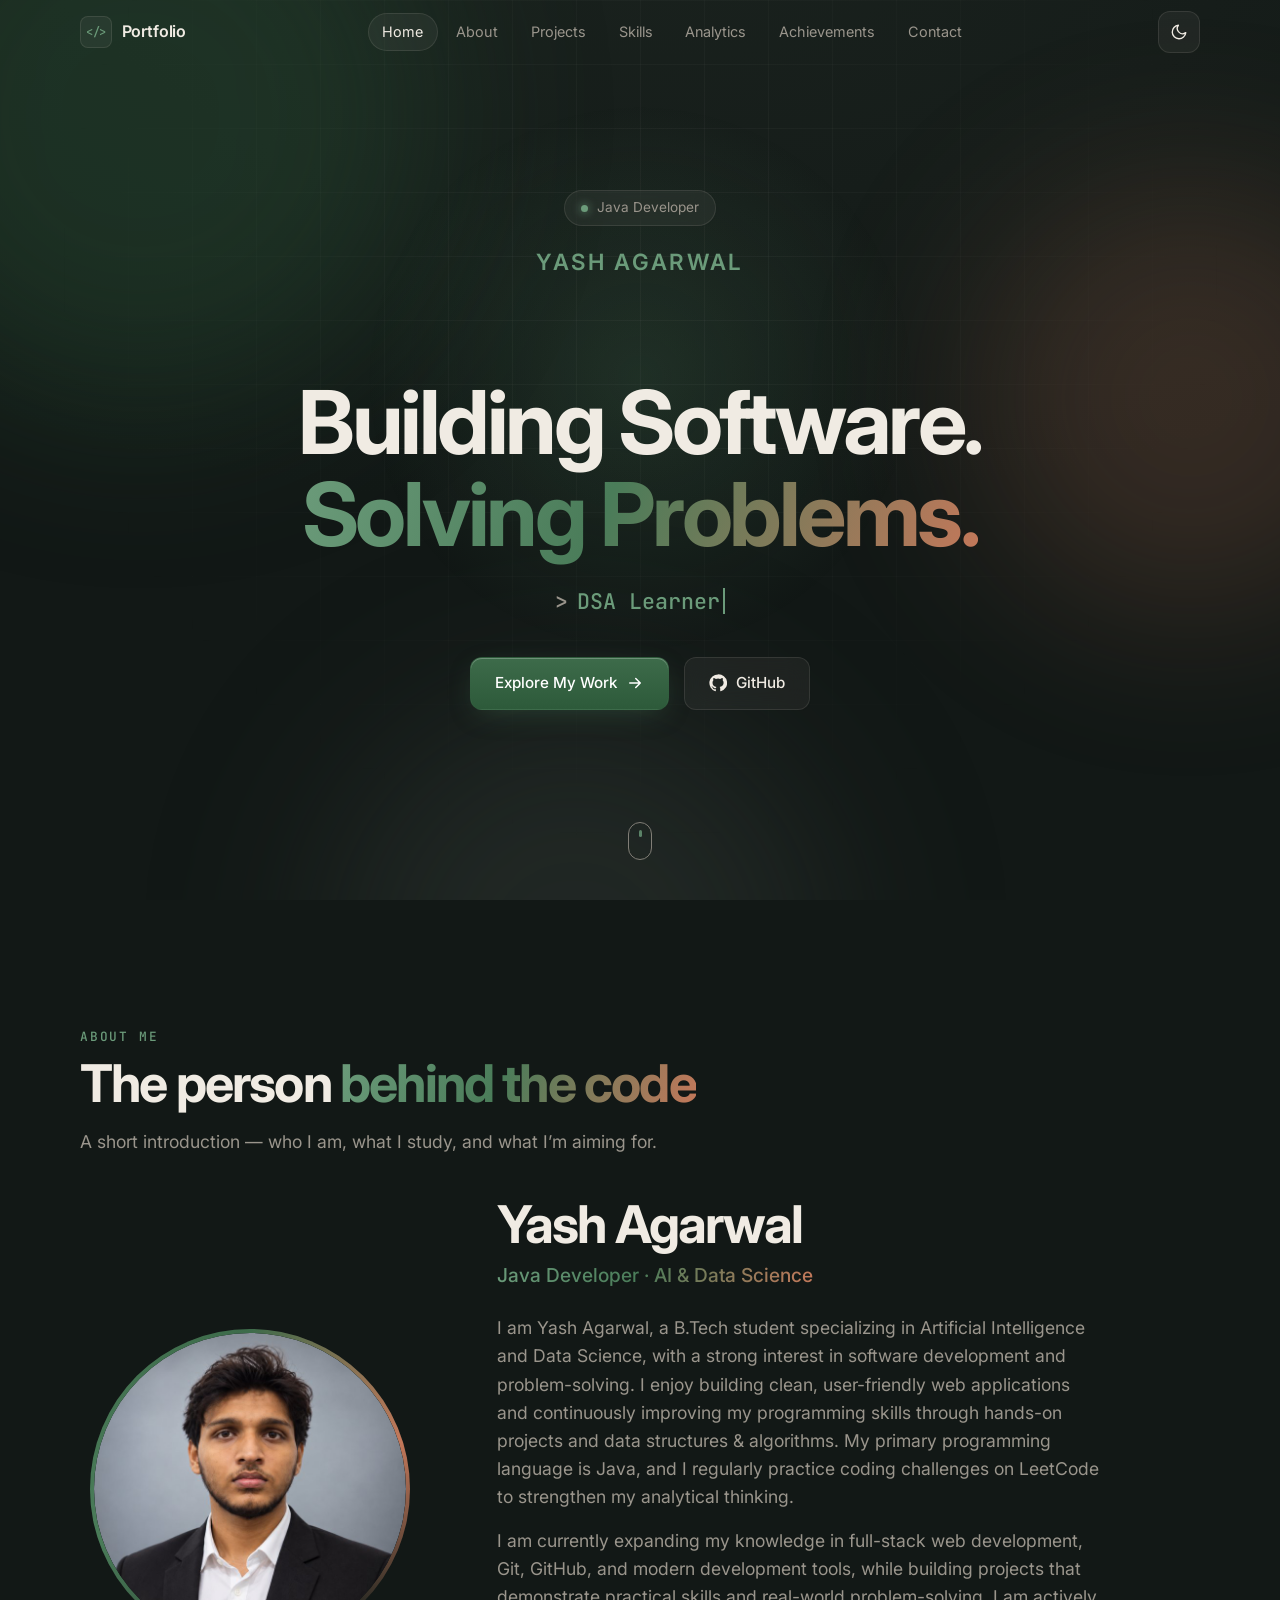
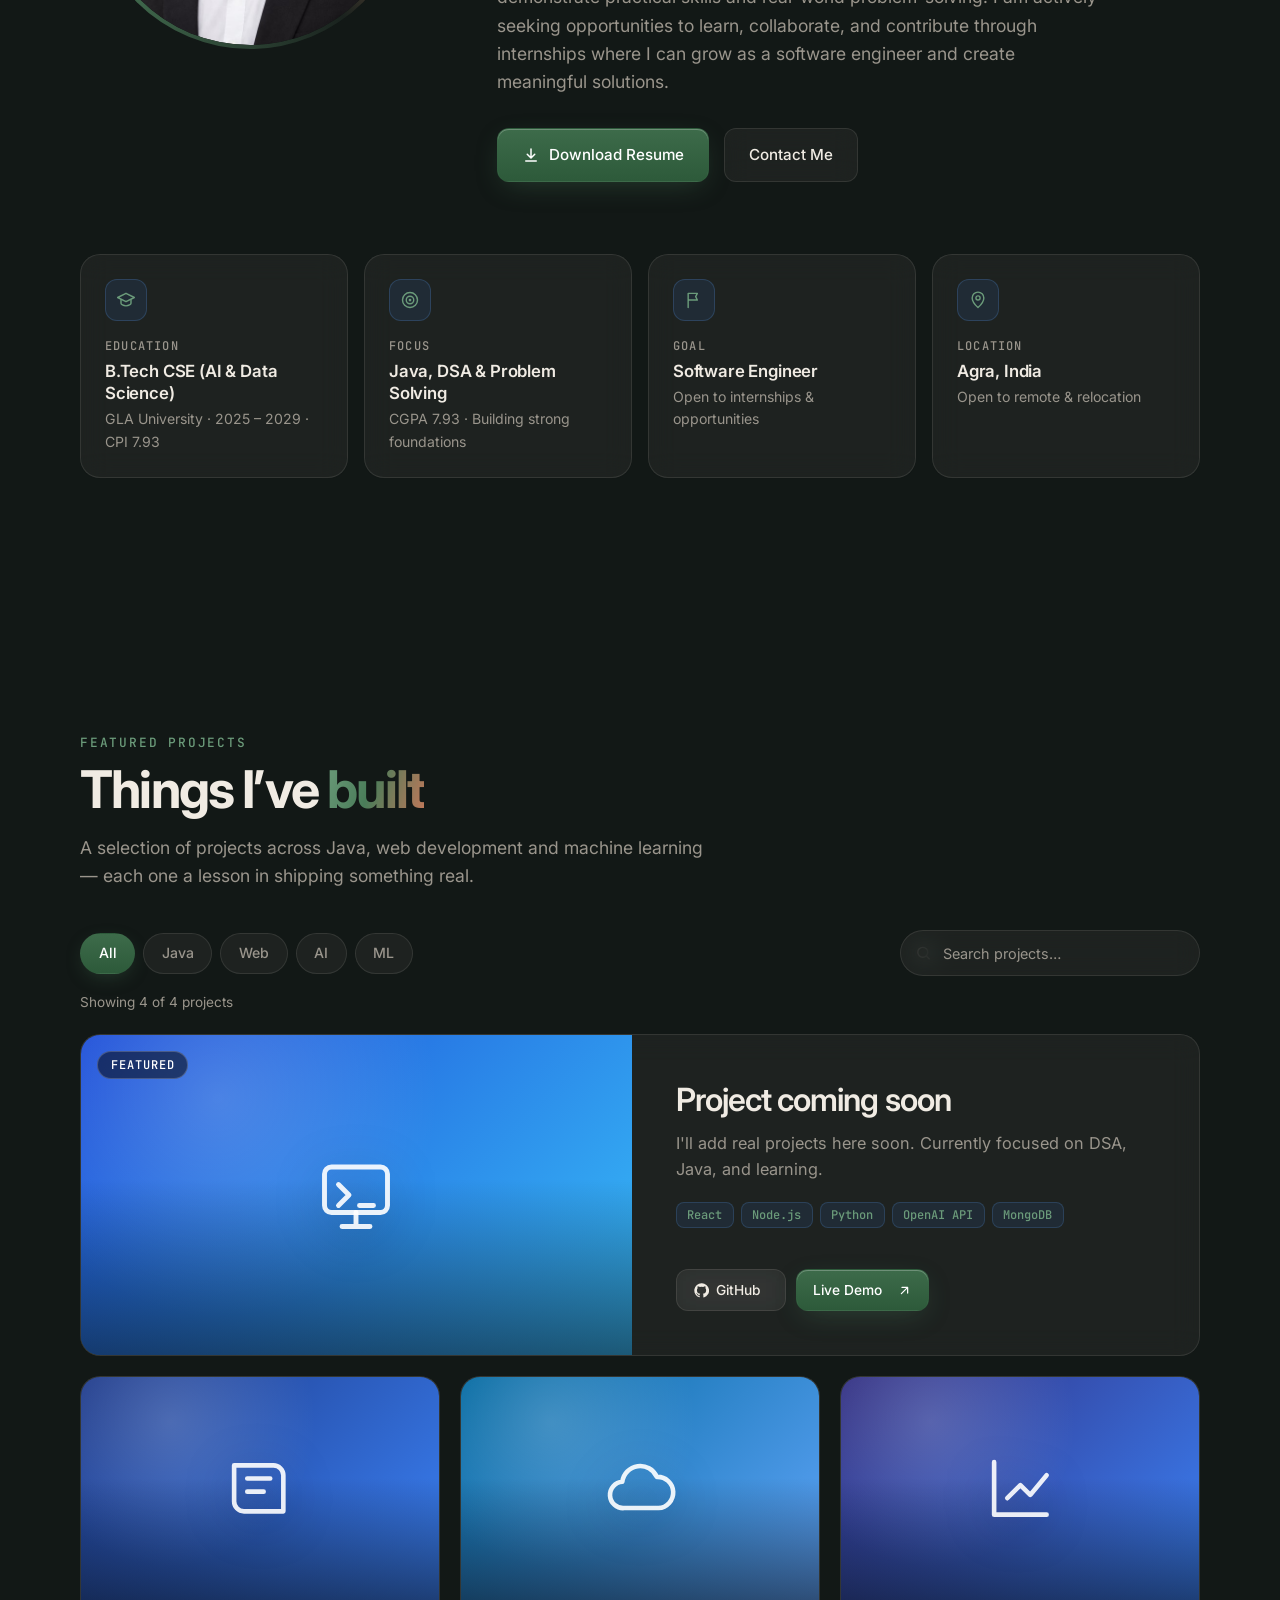
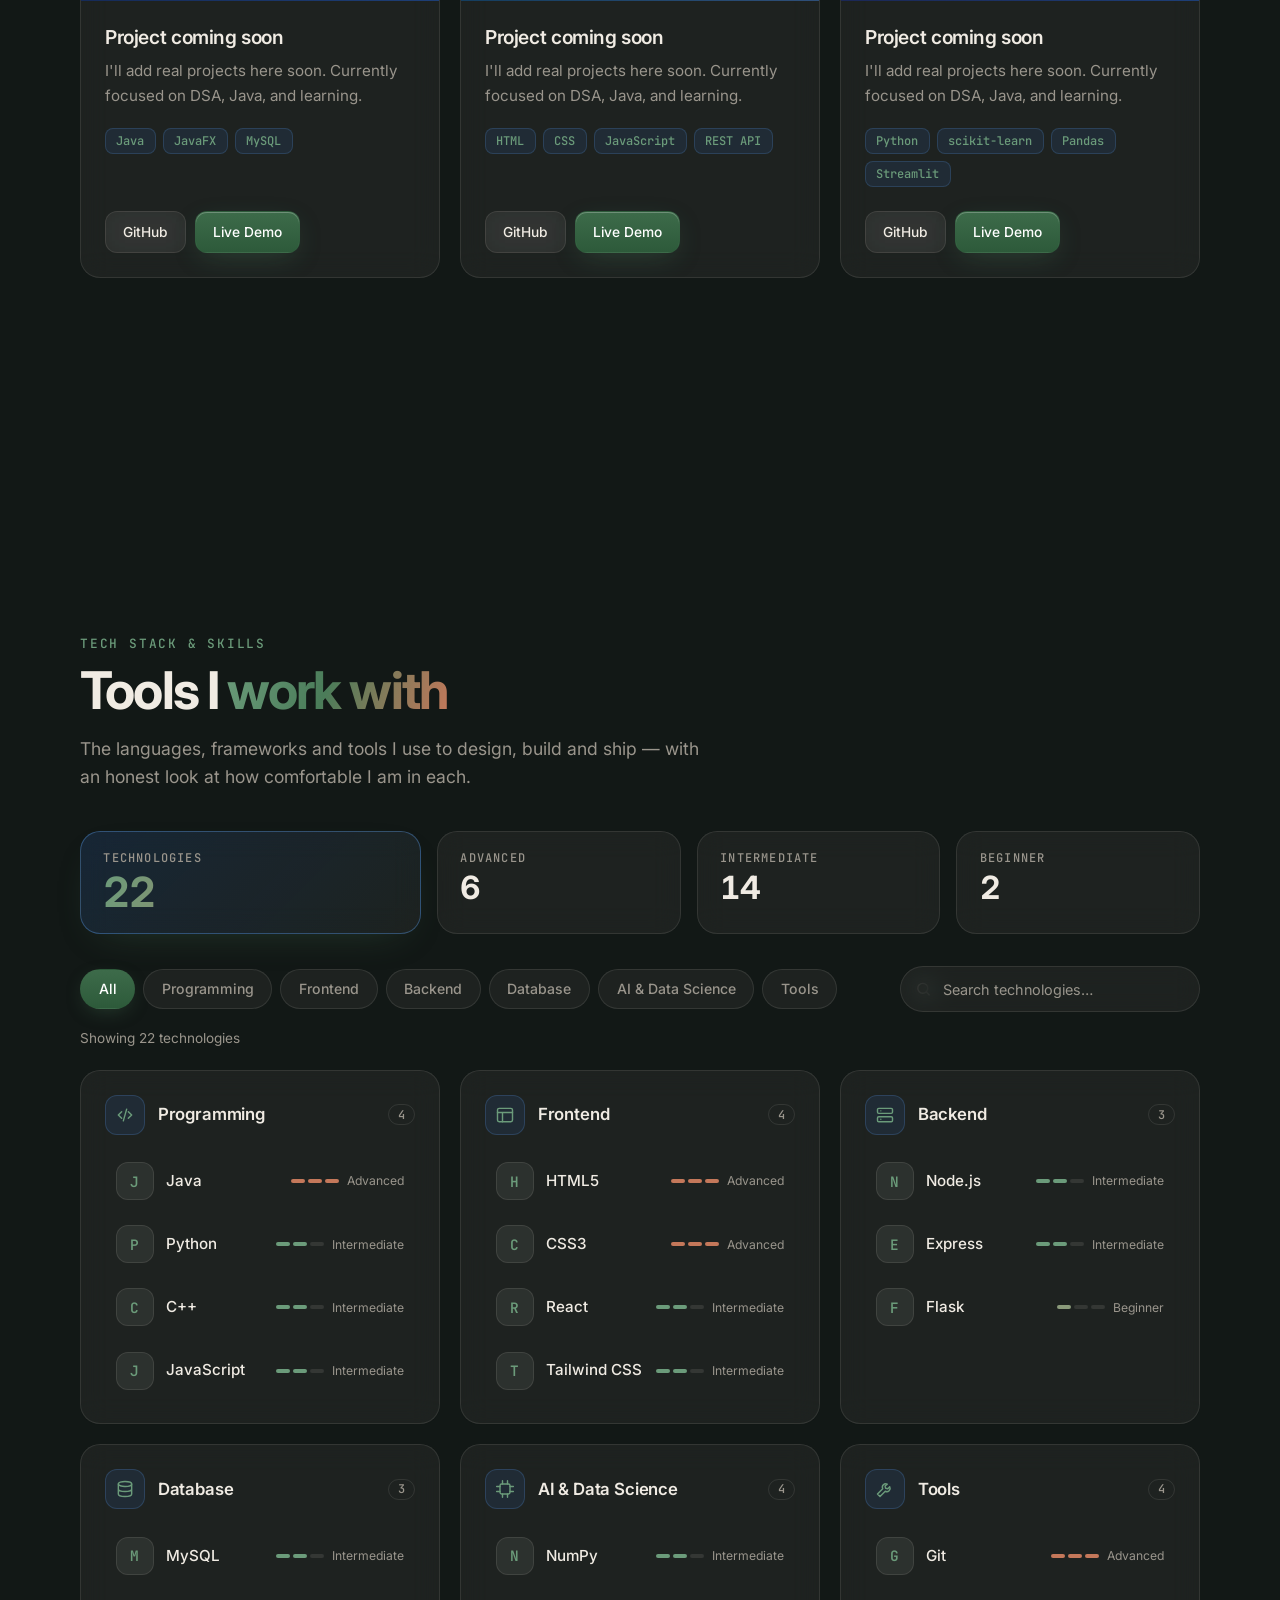
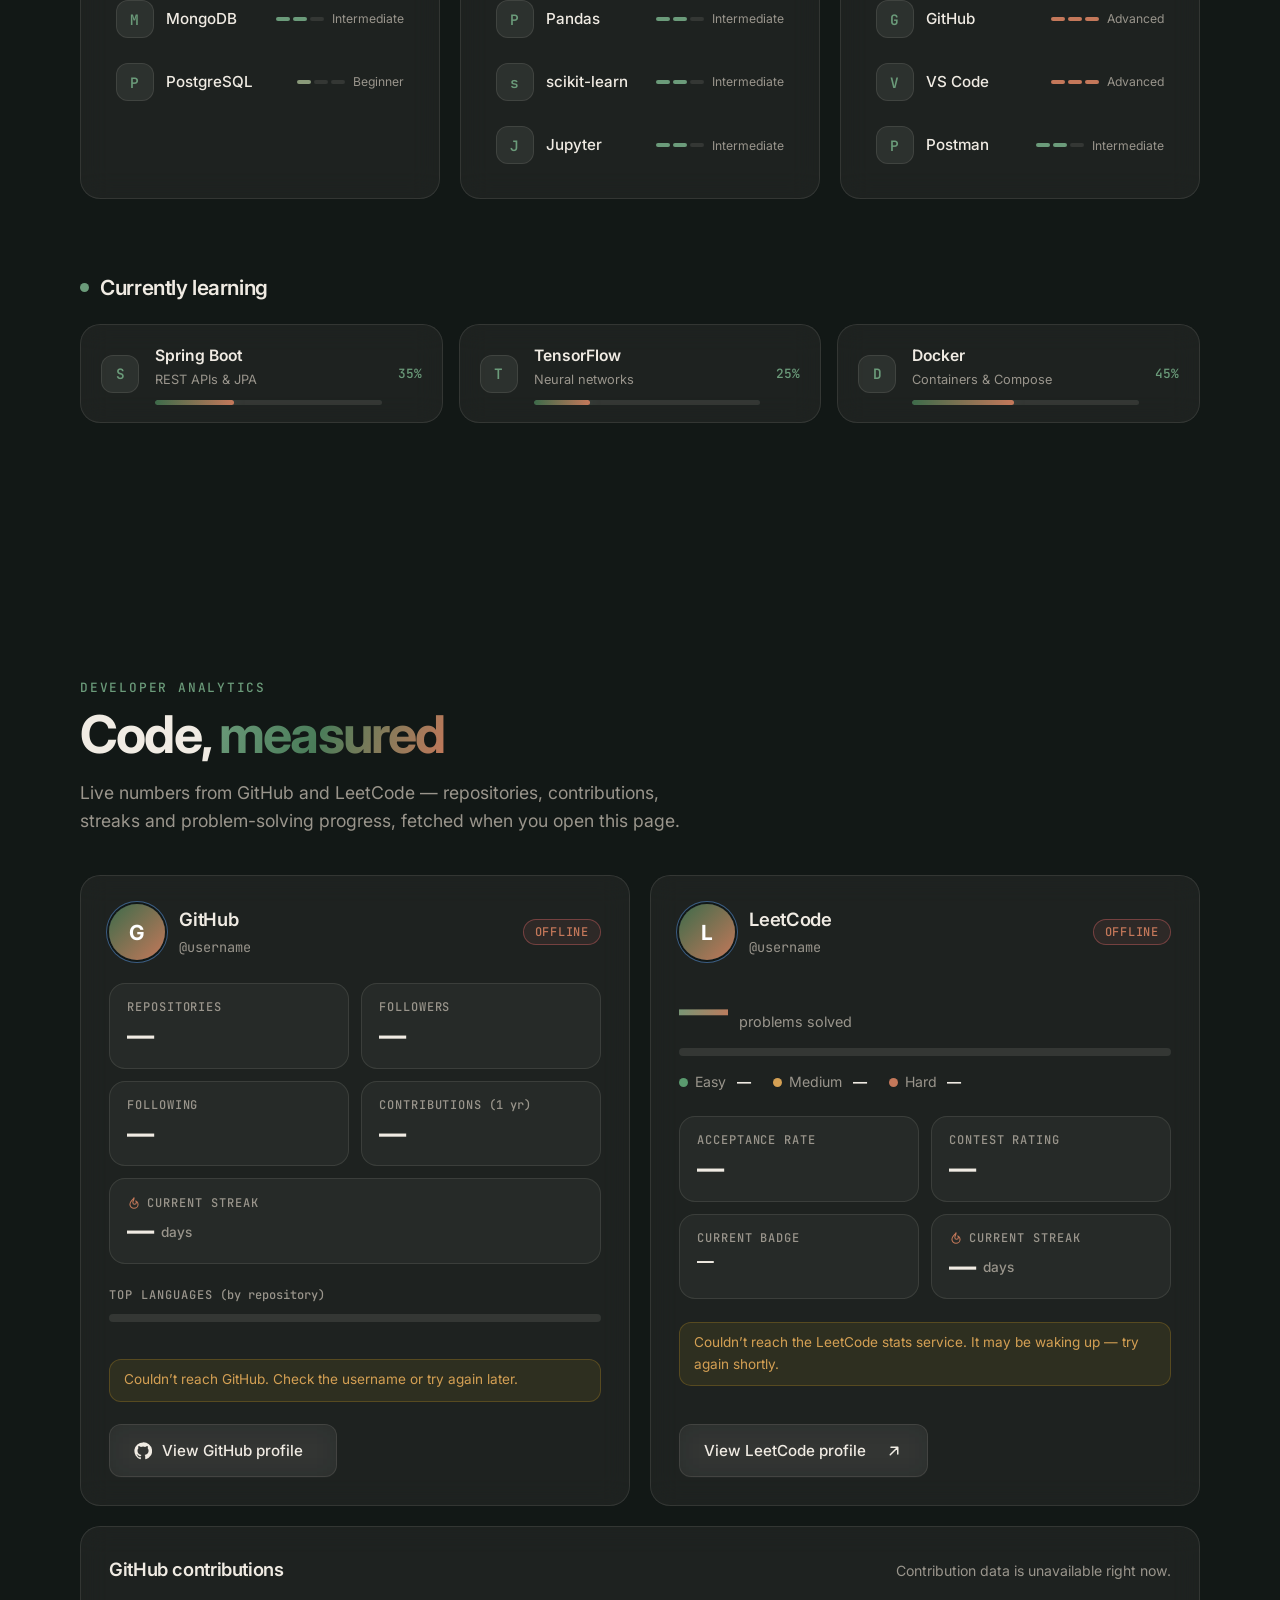
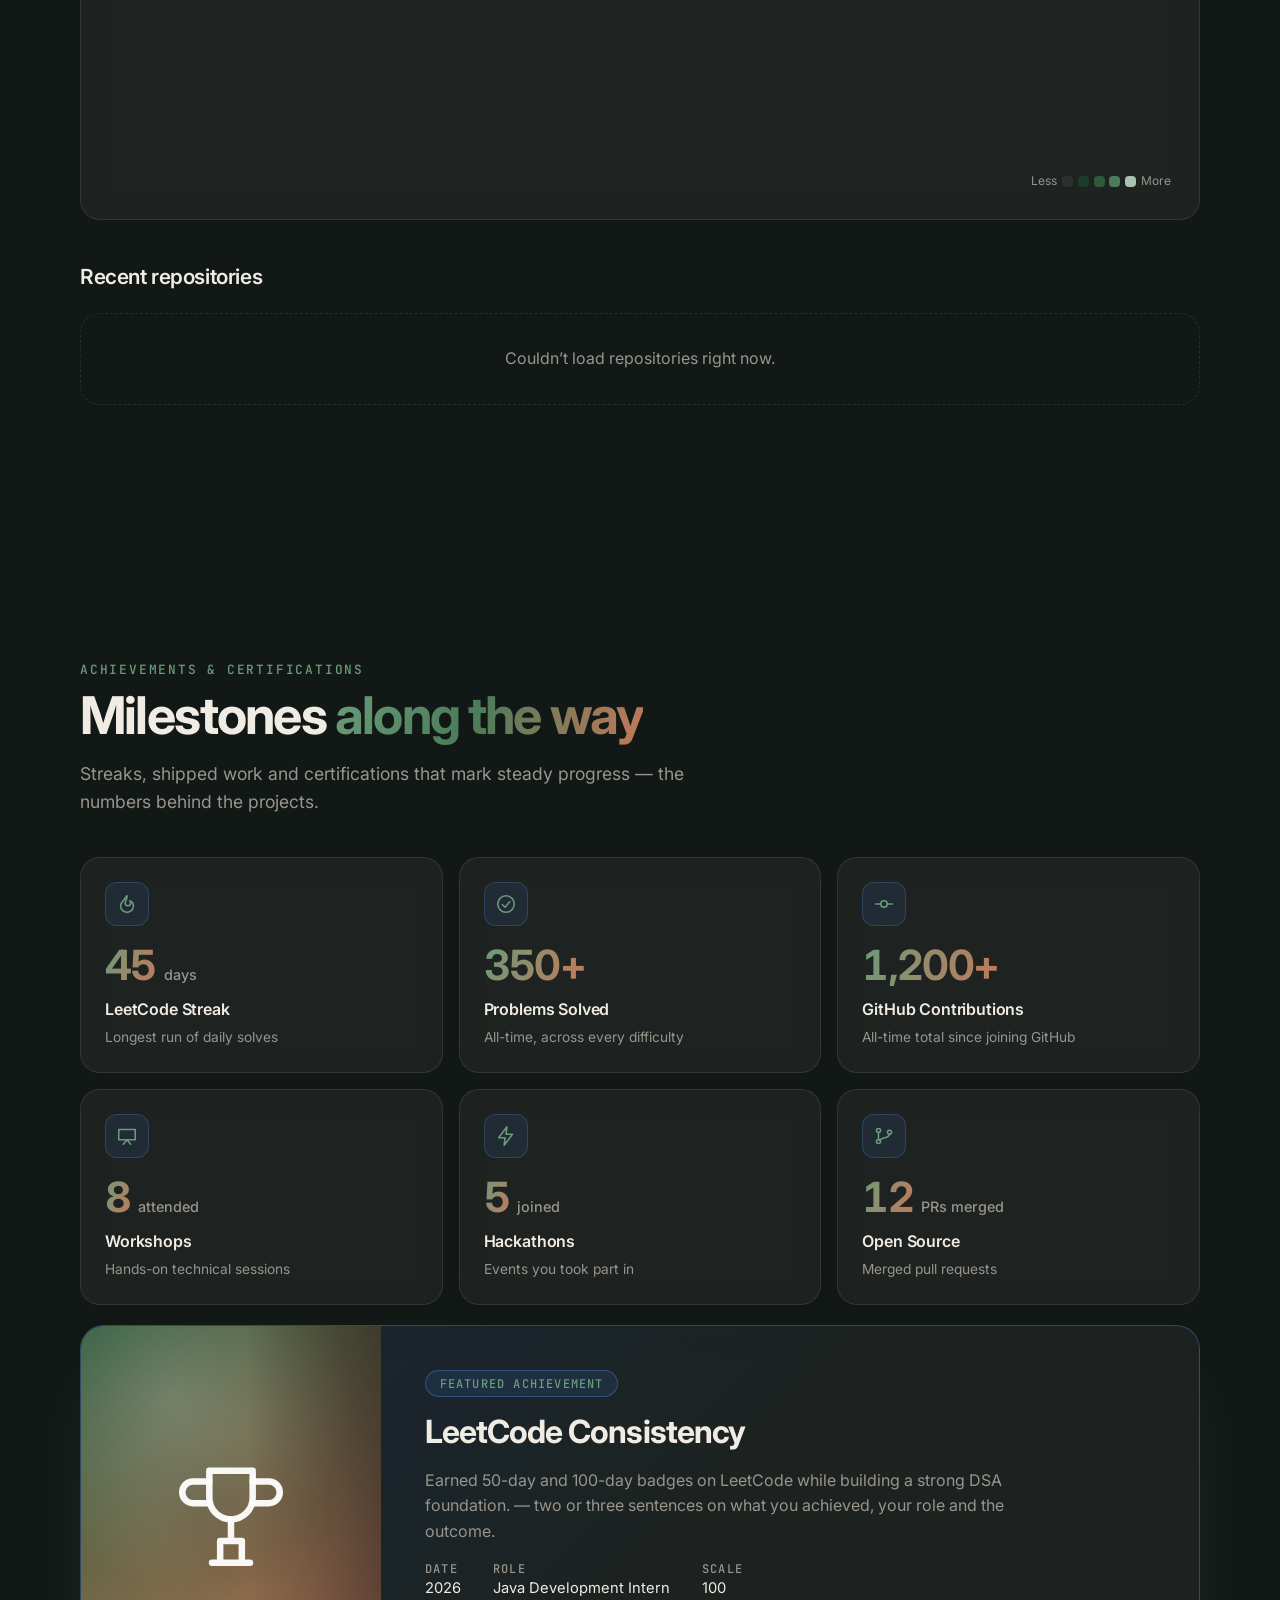
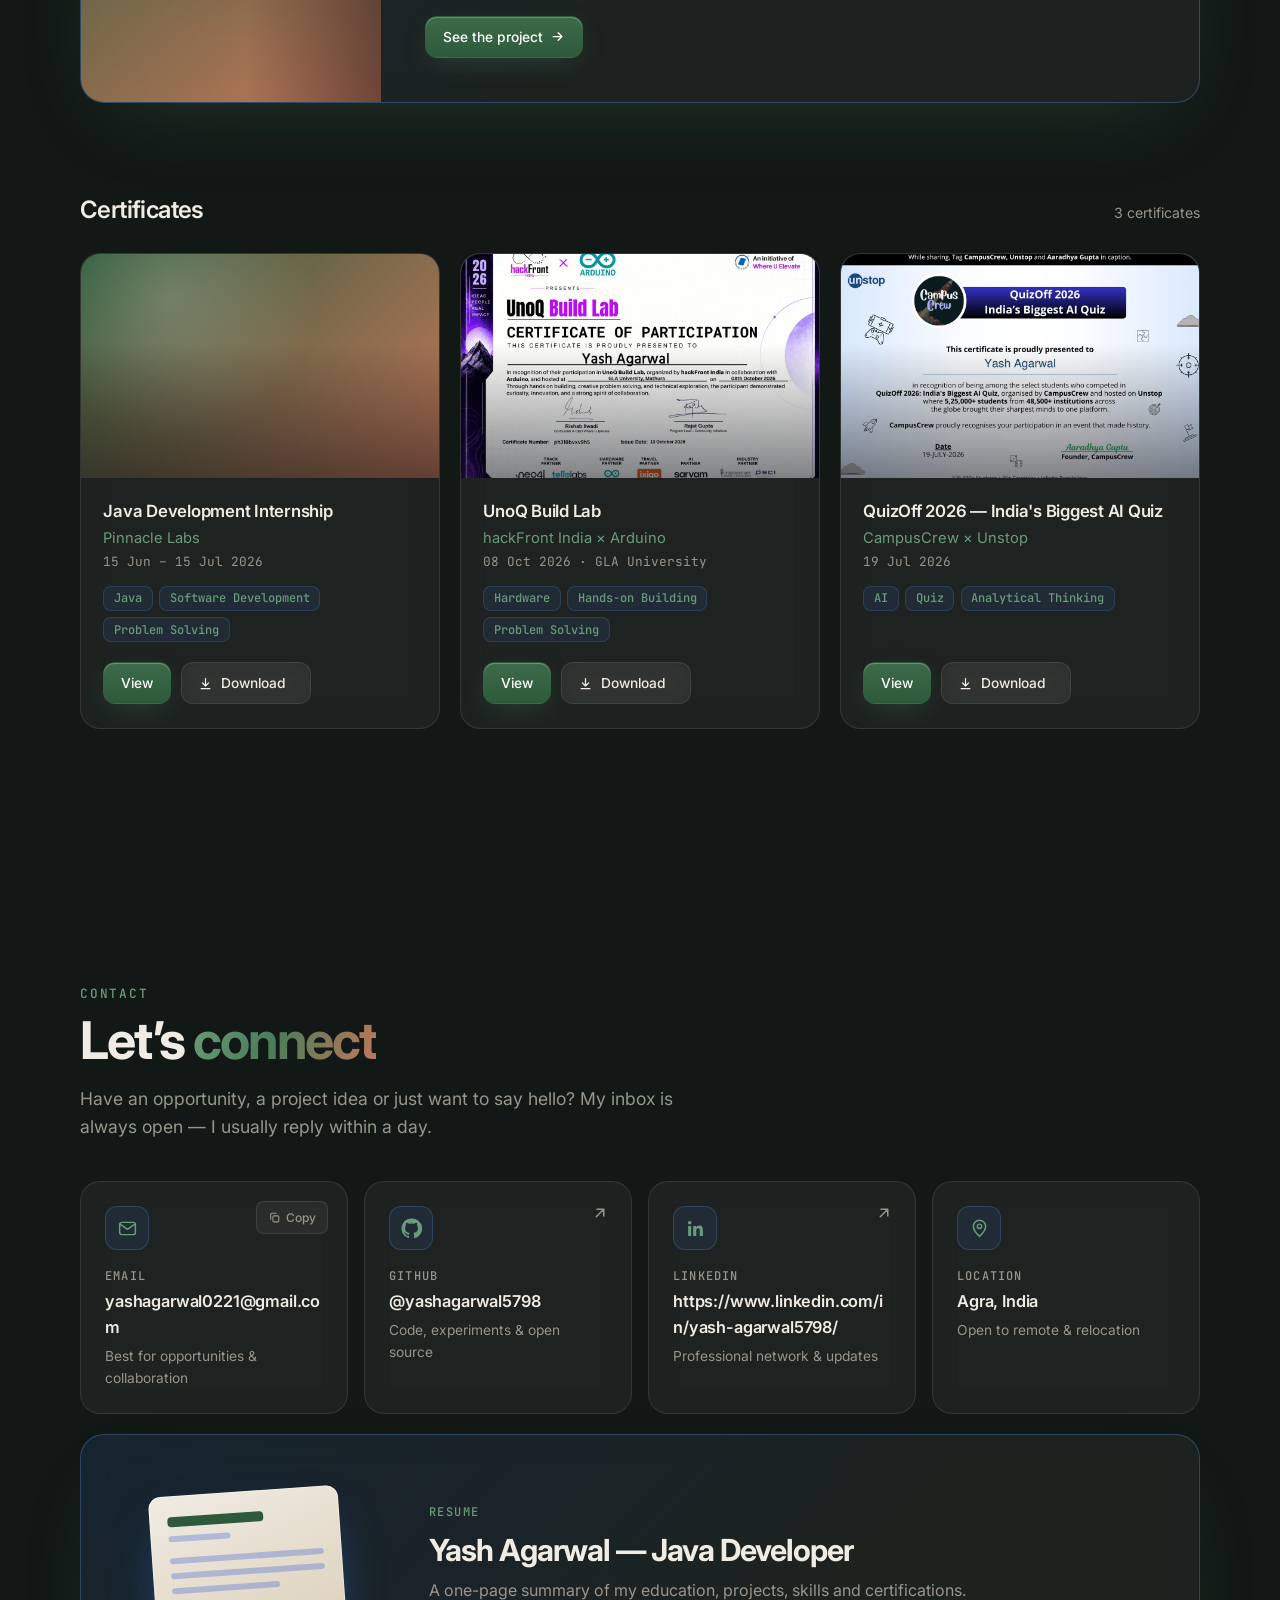
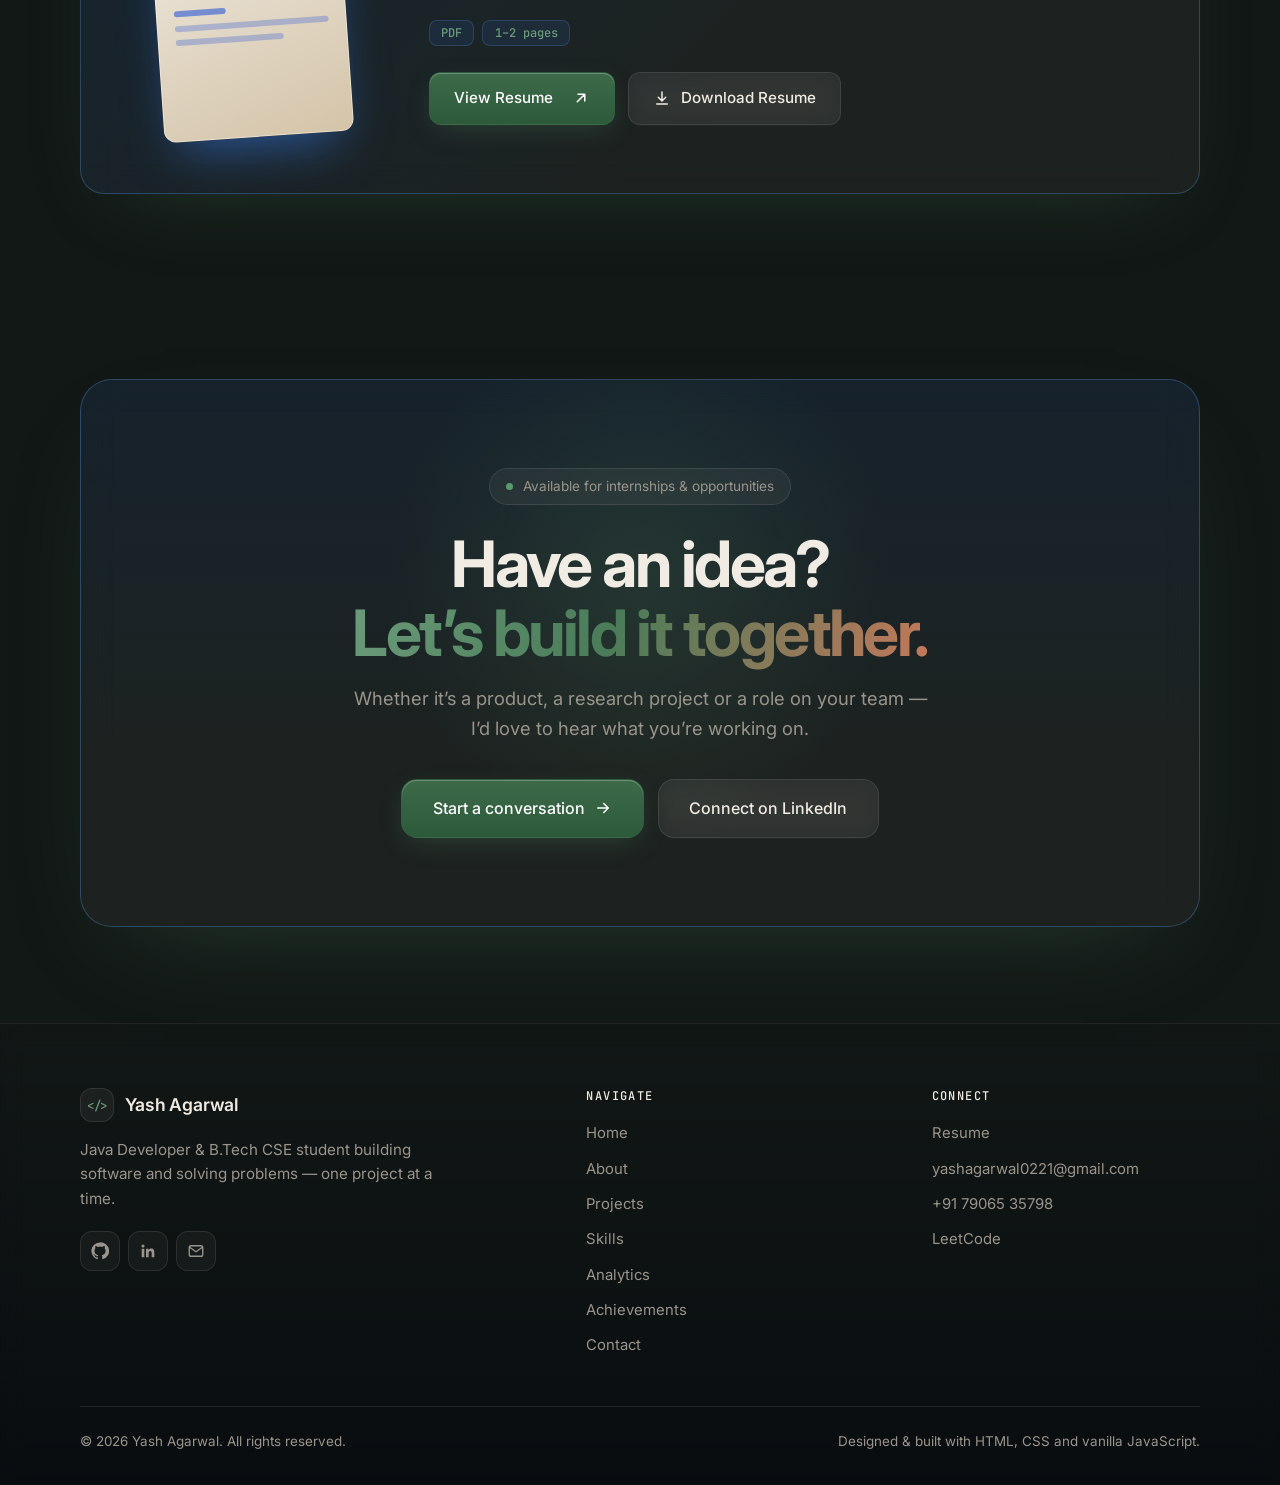
==== commit a5a4f283: "Full portfolio restore: original structure + personal details" ====
--- a/index.html
+++ b/index.html
@@ -1,148 +1,1088 @@
 <!DOCTYPE html>
 <html lang="en" data-theme="dark">
 <head>
-<meta charset="utf-8">
-<meta name="viewport" content="width=device-width, initial-scale=1, viewport-fit=cover">
-<script>try{var t=localStorage.getItem("pf-theme");if(t==="light"||t==="dark")document.documentElement.dataset.theme=t}catch(e){}</script>
-<title>Yash Agarwal — Java Developer | Portfolio</title>
-<meta name="theme-color" content="#121816">
-<link rel="stylesheet" href="css/variables.css">
-<link rel="stylesheet" href="css/style.css">
-<link rel="stylesheet" href="css/components.css">
-<link rel="stylesheet" href="css/animations.css">
-<link rel="stylesheet" href="css/responsive.css">
-<style>.hero__name{display:block;font-size:clamp(1.1rem,2.5vw,1.4rem);font-weight:600;letter-spacing:.12em;text-transform:uppercase;color:var(--blue-400);margin-bottom:.6rem}.avatar__inner img{width:100%;height:100%;object-fit:cover;border-radius:50%;display:block}.cert__media img{width:100%;height:100%;object-fit:cover;border-radius:inherit}</style>
-<script src="js/utils.js" defer></script>
-<script src="js/theme.js" defer></script>
-<script src="js/animations.js" defer></script>
-<script src="js/ui.js" defer></script>
-<script src="js/github.js" defer></script>
-<script src="js/leetcode.js" defer></script>
-<script src="js/main.js" defer></script>
+  <meta charset="utf-8">
+  <meta name="viewport" content="width=device-width, initial-scale=1, viewport-fit=cover">
+
+  <!-- Theme is applied before first paint to avoid a flash (theme.js manages it afterwards) -->
+  <script>try{var t=localStorage.getItem("pf-theme");if(t==="light"||t==="dark")document.documentElement.dataset.theme=t}catch(e){}</script>
+
+  <title>Yash Agarwal — Java Developer &amp; CSE Student | Portfolio</title>
+  <meta name="description" content="Portfolio of Yash Agarwal, a Java Developer and B.Tech CSE (AI & Data Science) student at GLA University. Explore projects, skills, live GitHub and LeetCode stats, and resume.">
+  <meta name="author" content="Yash Agarwal">
+  <meta name="robots" content="index, follow">
+  <meta name="theme-color" content="#121816">
+  <link rel="canonical" href="https://yashagarwal5798.github.io/">
+
+  <!-- Open Graph / social previews -->
+  <meta property="og:type" content="website">
+  <meta property="og:site_name" content="Yash Agarwal — Portfolio">
+  <meta property="og:title" content="Yash Agarwal — Java Developer &amp; CSE Student">
+  <meta property="og:description" content="Projects, skills, live coding stats and resume of a Java Developer &amp; CSE student.">
+  <meta property="og:url" content="https://yashagarwal5798.github.io/">
+  <meta property="og:image" content="https://yashagarwal5798.github.io/assets/images/og-image.png">
+  <meta property="og:image:width" content="1200">
+  <meta property="og:image:height" content="630">
+  <meta name="twitter:card" content="summary_large_image">
+  <meta name="twitter:title" content="Yash Agarwal — Java Developer &amp; CSE Student">
+  <meta name="twitter:description" content="Projects, skills, live coding stats, certificates and resume.">
+  <meta name="twitter:image" content="https://yashagarwal5798.github.io/assets/images/og-image.png">
+
+  <!-- Icons -->
+  <link rel="icon" href="assets/icons/favicon.svg" type="image/svg+xml">
+  <link rel="apple-touch-icon" href="assets/icons/apple-touch-icon.png">
+
+  <!-- Structured data: who this site is about -->
+  <script type="application/ld+json">
+  {
+    "@context": "https://schema.org",
+    "@type": "Person",
+    "name": "Yash Agarwal",
+    "url": "https://yashagarwal5798.github.io/",
+    "image": "https://yashagarwal5798.github.io/assets/images/og-image.png",
+    "jobTitle": "Java Developer, B.Tech CSE Student",
+    "description": "Java Developer and B.Tech Computer Science student at GLA University, focused on DSA and software development.",
+    "email": "mailto:yashagarwal0221@gmail.com",
+    "sameAs": [
+      "https://github.com/yashagarwal5798",
+      "https://www.linkedin.com/in/yash-agarwal5798/",
+      "https://leetcode.com/u/yashagarwal5798"
+    ]
+  }
+  </script>
+
+  <!-- Network hints -->
+  <link rel="preconnect" href="https://fonts.googleapis.com">
+  <link rel="preconnect" href="https://fonts.gstatic.com" crossorigin>
+  <link rel="dns-prefetch" href="https://api.github.com">
+  <link rel="dns-prefetch" href="https://cdn.jsdelivr.net">
+
+  <!-- Fonts load without blocking first paint (print → all swap) -->
+  <link rel="stylesheet" href="https://fonts.googleapis.com/css2?family=Inter:wght@400;500;600;700&amp;family=JetBrains+Mono:wght@400;500&amp;display=swap" media="print" onload="this.media='all'">
+  <noscript><link rel="stylesheet" href="https://fonts.googleapis.com/css2?family=Inter:wght@400;500;600;700&amp;family=JetBrains+Mono:wght@400;500&amp;display=swap"></noscript>
+
+  <!-- Styles: tokens → base/layout → components → motion → breakpoints -->
+  <link rel="stylesheet" href="css/variables.css">
+  <link rel="stylesheet" href="css/style.css">
+  <link rel="stylesheet" href="css/components.css">
+  <link rel="stylesheet" href="css/animations.css">
+  <link rel="stylesheet" href="css/responsive.css">
+  <noscript><style>.card .pill{display:none}</style></noscript>
+
+  <!-- Scripts: classic deferred files share one namespace (window.Portfolio); order matters -->
+  <script src="js/utils.js" defer></script>
+  <script src="js/theme.js" defer></script>
+  <script src="js/animations.js" defer></script>
+  <script src="js/ui.js" defer></script>
+  <script src="js/github.js" defer></script>
+  <script src="js/leetcode.js" defer></script>
+  <script src="js/main.js" defer></script>
+
+  <style>
+    .hero__name {
+      display: block;
+      font-size: clamp(1.1rem, 2.5vw, 1.4rem);
+      font-weight: 600;
+      letter-spacing: 0.12em;
+      text-transform: uppercase;
+      color: var(--blue-400);
+      margin-bottom: 0.6rem;
+    }
+    .avatar__inner img {
+      width: 100%;
+      height: 100%;
+      object-fit: cover;
+      border-radius: 50%;
+      display: block;
+    }
+    .cert__media img {
+      width: 100%;
+      height: 100%;
+      object-fit: cover;
+      border-radius: inherit;
+    }
+  </style>
 </head>
 <body>
-<a class="skip-link" href="#main">Skip</a>
-<div class="bg" aria-hidden="true"><span class="bg__blob bg__blob--a"></span><span class="bg__blob bg__blob--b"></span><span class="bg__blob bg__blob--c"></span><span class="bg__grid"></span></div>
-<header class="nav" data-nav>
-<div class="container nav__inner">
-<a class="nav__brand" href="#home"><span class="nav__brand-mark"></></span> Portfolio</a>
-<nav class="nav__menu" id="nav-menu" data-nav-menu>
-<ul class="nav__list">
-<li><a class="nav__link" href="#home">Home</a></li>
-<li><a class="nav__link" href="#about">About</a></li>
-<li><a class="nav__link" href="#projects">Projects</a></li>
-<li><a class="nav__link" href="#skills">Skills</a></li>
-<li><a class="nav__link" href="#analytics">Analytics</a></li>
-<li><a class="nav__link" href="#achievements">Achievements</a></li>
-<li><a class="nav__link" href="#contact">Contact</a></li>
-</ul>
-</nav>
-<button class="icon-btn" type="button" data-theme-toggle aria-label="Theme"></button>
-</div>
-</header>
-<main id="main">
-<section class="hero" id="home">
-<div class="container hero__content">
-<p class="hero__eyebrow"><span class="hero__dot"></span> Java Developer</p>
-<h1 class="hero__title"><span class="hero__name">Yash Agarwal</span><br>Building Software.<br><span class="gradient-text">Solving Problems.</span></h1>
-<p class="hero__roles">> <span data-typing data-roles='["Java Developer","DSA Learner","Problem Solver"]'>Java Developer</span></p>
-<div class="hero__actions"><a class="btn btn--primary" href="#analytics">Live Stats</a><a class="btn btn--ghost" href="https://github.com/yashagarwal5798" target="_blank" rel="me noopener">GitHub</a></div>
-</div>
+  <a class="skip-link" href="#main">Skip to content</a>
+
+  <!-- Animated background (decorative) -->
+  <div class="bg" aria-hidden="true">
+    <span class="bg__blob bg__blob--a"></span>
+    <span class="bg__blob bg__blob--b"></span>
+    <span class="bg__blob bg__blob--c"></span>
+    <span class="bg__grid"></span>
+  </div>
+
+  <!-- Navigation -->
+  <header class="nav" data-nav>
+    <div class="container nav__inner">
+      <a class="nav__brand" href="#home" aria-label="Home">
+        <span class="nav__brand-mark" aria-hidden="true">&lt;/&gt;</span>
+        <span>Portfolio</span>
+      </a>
+
+      <nav class="nav__menu" id="nav-menu" aria-label="Primary" data-nav-menu>
+        <ul class="nav__list">
+          <li><a class="nav__link" href="#home">Home</a></li>
+          <li><a class="nav__link" href="#about">About</a></li>
+          <li><a class="nav__link" href="#projects">Projects</a></li>
+          <li><a class="nav__link" href="#skills">Skills</a></li>
+          <li><a class="nav__link" href="#analytics">Analytics</a></li>
+          <li><a class="nav__link" href="#achievements">Achievements</a></li>
+          <li><a class="nav__link" href="#contact">Contact</a></li>
+        </ul>
+      </nav>
+
+      <div class="nav__actions">
+        <button class="icon-btn" type="button" data-theme-toggle aria-pressed="false" aria-label="Light theme">
+          <svg class="icon-moon" viewBox="0 0 24 24" aria-hidden="true"><path d="M21 12.8A9 9 0 1 1 11.2 3a7 7 0 0 0 9.8 9.8z"/></svg>
+          <svg class="icon-sun" viewBox="0 0 24 24" aria-hidden="true"><circle cx="12" cy="12" r="4"/><path d="M12 2v2M12 20v2M4.9 4.9l1.4 1.4M17.7 17.7l1.4 1.4M2 12h2M20 12h2M4.9 19.1l1.4-1.4M17.7 6.3l1.4-1.4"/></svg>
+        </button>
+        <button class="nav__toggle" type="button" aria-label="Open menu" aria-expanded="false" aria-controls="nav-menu" data-nav-toggle>
+          <span class="nav__toggle-bar"></span>
+          <span class="nav__toggle-bar"></span>
+          <span class="nav__toggle-bar"></span>
+        </button>
+      </div>
+    </div>
+  </header>
+
+  <main id="main" tabindex="-1">
+
+<section class="hero" data-ambient id="home" aria-labelledby="hero-title">
+      <div class="hero__glow" aria-hidden="true"></div>
+
+      <div class="container hero__content">
+        <p class="hero__eyebrow" data-reveal style="--i:0">
+          <span class="hero__dot" aria-hidden="true"></span>
+          Java Developer
+        </p>
+
+        <h1 class="hero__title" id="hero-title">
+          <span class="hero__name">Yash Agarwal</span><br>
+          Building Software.<br>
+          <span class="gradient-text">Solving Problems.</span>
+        </h1>
+
+        <p class="hero__roles" data-reveal style="--i:2">
+          <span class="hero__prompt" aria-hidden="true">&gt;</span>
+          <span class="sr-only">Java Developer, DSA Learner, Web Developer, AI Enthusiast</span>
+          <span class="hero__typed" aria-hidden="true" data-typing
+                data-roles='["Java Developer","DSA Learner","Problem Solver","Backend Enthusiast"]'>Java Developer</span><span class="hero__caret" aria-hidden="true"></span>
+        </p>
+
+        <div class="hero__actions" data-reveal style="--i:3">
+          <a class="btn btn--primary" href="#projects">
+            Explore My Work
+            <svg class="btn__icon" viewBox="0 0 24 24" aria-hidden="true"><path d="M5 12h14M13 6l6 6-6 6"/></svg>
+          </a>
+          <a class="btn btn--ghost" href="https://github.com/yashagarwal5798" target="_blank" rel="me noopener noreferrer">
+            <svg class="btn__icon btn__icon--fill" viewBox="0 0 24 24" aria-hidden="true"><path d="M12 .5a11.5 11.5 0 0 0-3.64 22.41c.58.1.79-.25.79-.56v-2c-3.2.7-3.88-1.37-3.88-1.37-.52-1.33-1.28-1.69-1.28-1.69-1.05-.72.08-.7.08-.7 1.16.08 1.77 1.19 1.77 1.19 1.03 1.77 2.7 1.26 3.36.96.1-.75.4-1.26.73-1.55-2.55-.29-5.24-1.28-5.24-5.69 0-1.26.45-2.28 1.19-3.09-.12-.29-.52-1.46.11-3.05 0 0 .97-.31 3.18 1.18a11 11 0 0 1 5.78 0c2.2-1.49 3.17-1.18 3.17-1.18.63 1.59.23 2.76.11 3.05.74.81 1.19 1.83 1.19 3.09 0 4.42-2.69 5.39-5.25 5.68.41.36.78 1.06.78 2.14v3.17c0 .31.21.67.8.56A11.5 11.5 0 0 0 12 .5Z"/></svg>
+            GitHub
+            <span class="sr-only">(opens in a new tab)</span>
+          </a>
+        </div>
+      </div>
+
+      <button class="scroll-cue" type="button" aria-label="Scroll down" data-scroll-cue>
+        <span class="scroll-cue__mouse" aria-hidden="true"><span class="scroll-cue__wheel"></span></span>
+      </button>
+    </section>
+
+<section class="section about" id="about" aria-labelledby="about-title" >
+  <div class="container">
+
+    <header class="section-header" data-reveal>
+      <p class="section-eyebrow">About me</p>
+      <h2 class="section-title" id="about-title">The person <span class="gradient-text">behind the code</span></h2>
+      <p class="section-subtitle">A short introduction — who I am, what I study, and what I’m aiming for.</p>
+    </header>
+
+    <div class="about__layout">
+      <!-- Avatar -->
+      <figure class="avatar" data-ambient data-reveal style="--i:1">
+        <div class="avatar__glow" aria-hidden="true"></div>
+        <div class="avatar__ring">
+          <div class="avatar__inner">
+            <img src="assets/images/yash-profile.jpg" alt="Portrait of Yash Agarwal" width="320" height="320" loading="lazy">
+          </div>
+        </div>
+      </figure>
+
+      <!-- Introduction -->
+      <div class="about__body">
+        <h3 class="about__name" id="about-name" data-reveal style="--i:2">Yash Agarwal</h3>
+        <p class="about__role gradient-text" data-reveal style="--i:3">Java Developer · AI &amp; Data Science</p>
+
+        <div class="about__intro" data-reveal style="--i:4">
+          <p>I am Yash Agarwal, a B.Tech student specializing in Artificial Intelligence and Data Science, with a strong interest in software development and problem-solving. I enjoy building clean, user-friendly web applications and continuously improving my programming skills through hands-on projects and data structures &amp; algorithms. My primary programming language is Java, and I regularly practice coding challenges on LeetCode to strengthen my analytical thinking.</p>
+          <p>I am currently expanding my knowledge in full-stack web development, Git, GitHub, and modern development tools, while building projects that demonstrate practical skills and real-world problem-solving. I am actively seeking opportunities to learn, collaborate, and contribute through internships where I can grow as a software engineer and create meaningful solutions.</p>
+        </div>
+
+        <div class="about__actions" data-reveal style="--i:5">
+          <a class="btn btn--primary" href="assets/resume/YASH_AGARWAL.pdf" download>
+            <svg class="btn__icon" viewBox="0 0 24 24" aria-hidden="true"><path d="M12 4v11M7 11l5 5 5-5M5 20h14"/></svg>
+            Download Resume
+          </a>
+          <a class="btn btn--ghost" href="#contact">Contact Me</a>
+        </div>
+      </div>
+    </div>
+
+    <!-- Info cards -->
+    <ul class="info-grid" role="list">
+      <li class="info-card" data-glow data-reveal style="--i:1">
+        <span class="info-card__icon" aria-hidden="true">
+          <svg viewBox="0 0 24 24"><path d="M2 9l10-5 10 5-10 5L2 9z"/><path d="M6 11.5V16c0 1.2 2.7 3 6 3s6-1.8 6-3v-4.5"/></svg>
+        </span>
+        <h3 class="info-card__label">Education</h3>
+        <p class="info-card__value">B.Tech CSE (AI &amp; Data Science)</p>
+        <p class="info-card__meta">GLA University · 2025 – 2029 · CPI 7.93</p>
+      </li>
+
+      <li class="info-card" data-glow data-reveal style="--i:2">
+        <span class="info-card__icon" aria-hidden="true">
+          <svg viewBox="0 0 24 24"><circle cx="12" cy="12" r="9"/><circle cx="12" cy="12" r="4.5"/><circle cx="12" cy="12" r=".8"/></svg>
+        </span>
+        <h3 class="info-card__label">Focus</h3>
+        <p class="info-card__value">Java, DSA &amp; Problem Solving</p>
+        <p class="info-card__meta">CGPA 7.93 · Building strong foundations</p>
+      </li>
+
+      <li class="info-card" data-glow data-reveal style="--i:3">
+        <span class="info-card__icon" aria-hidden="true">
+          <svg viewBox="0 0 24 24"><path d="M5 21V4M5 4h11l-2 4 2 4H5"/></svg>
+        </span>
+        <h3 class="info-card__label">Goal</h3>
+        <p class="info-card__value">Software Engineer</p>
+        <p class="info-card__meta">Open to internships &amp; opportunities</p>
+      </li>
+
+      <li class="info-card" data-glow data-reveal style="--i:4">
+        <span class="info-card__icon" aria-hidden="true">
+          <svg viewBox="0 0 24 24"><path d="M12 21s7-6.2 7-11.5A7 7 0 0 0 5 9.5C5 14.8 12 21 12 21z"/><circle cx="12" cy="9.5" r="2.5"/></svg>
+        </span>
+        <h3 class="info-card__label">Location</h3>
+        <p class="info-card__value">Agra, India</p>
+        <p class="info-card__meta">Open to remote &amp; relocation</p>
+      </li>
+    </ul>
+
+  </div>
 </section>
-<section class="section about" id="about">
-<div class="container">
-<header class="section-header"><p class="section-eyebrow">About me</p><h2 class="section-title">The person <span class="gradient-text">behind the code</span></h2></header>
-<div class="about__layout">
-<figure class="avatar"><div class="avatar__ring"><div class="avatar__inner"><img src="assets/images/yash-profile.jpg" alt="Yash Agarwal" width="320" height="320" loading="lazy"></div></div></figure>
-<div class="about__body">
-<h3 class="about__name">Yash Agarwal</h3>
-<p class="about__role gradient-text">Java Developer · AI & Data Science</p>
-<div class="about__intro"><p>I am Yash Agarwal, a B.Tech student specializing in Artificial Intelligence and Data Science. My primary language is Java; I practice on LeetCode and seek software engineering internships.</p></div>
-<div class="about__actions"><a class="btn btn--primary" href="assets/resume/YASH_AGARWAL.pdf" download>Download Resume</a><a class="btn btn--ghost" href="#contact">Contact Me</a></div>
-</div></div>
-<ul class="info-grid" role="list">
-<li class="info-card" data-glow><h3 class="info-card__label">Education</h3><p class="info-card__value">B.Tech CSE (AI & Data Science)</p><p class="info-card__meta">GLA University · 2025–2029 · CPI 7.93</p></li>
-<li class="info-card" data-glow><h3 class="info-card__label">Focus</h3><p class="info-card__value">Java, DSA</p><p class="info-card__meta">Problem solving</p></li>
-<li class="info-card" data-glow><h3 class="info-card__label">Goal</h3><p class="info-card__value">Software Engineer</p><p class="info-card__meta">Open to internships</p></li>
-<li class="info-card" data-glow><h3 class="info-card__label">Location</h3><p class="info-card__value">Agra, India</p><p class="info-card__meta">Remote OK</p></li>
-</ul></div></section>
-<section class="section projects" id="projects"><div class="container"><header class="section-header"><p class="section-eyebrow">Projects</p><h2 class="section-title">Things I've <span class="gradient-text">built</span></h2><p class="section-subtitle">Coming soon — focusing on DSA and Java right now.</p></header>
-<div class="projects__empty" style="padding:2.5rem;text-align:center;border:1px dashed var(--border);border-radius:var(--radius-card);color:var(--text-muted)"><p>No projects published yet</p><a class="btn btn--ghost" href="https://github.com/yashagarwal5798" target="_blank" rel="noopener">View GitHub</a></div></div></section>
-<section class="section skills" id="skills"><div class="container"><header class="section-header"><p class="section-eyebrow">Skills</p><h2 class="section-title">Tools I <span class="gradient-text">work with</span></h2></header>
-<ul class="cat-grid" role="list">
-<li class="cat-item"><article class="cat" data-glow><h3 class="cat__title">Languages</h3><ul class="skill-list" role="list">
-<li class="skill"><span class="skill__name">Java</span> <span class="skill__level">Intermediate</span></li>
-<li class="skill"><span class="skill__name">Python</span> <span class="skill__level">Intermediate</span></li>
-<li class="skill"><span class="skill__name">C</span> <span class="skill__level">Beginner</span></li>
-</ul></article></li>
-<li class="cat-item"><article class="cat" data-glow><h3 class="cat__title">Tools</h3><ul class="skill-list" role="list">
-<li class="skill"><span class="skill__name">Git</span></li>
-<li class="skill"><span class="skill__name">GitHub</span></li>
-<li class="skill"><span class="skill__name">VS Code</span></li>
-</ul></article></li>
-<li class="cat-item"><article class="cat" data-glow><h3 class="cat__title">Focus</h3><ul class="skill-list" role="list">
-<li class="skill"><span class="skill__name">DSA / LeetCode</span></li>
-<li class="skill"><span class="skill__name">Problem Solving</span></li>
-</ul></article></li>
-</ul></div></section>
-
-<section class="section analytics" id="analytics" aria-labelledby="analytics-title" data-analytics data-github-user="yashagarwal5798" data-leetcode-user="yashagarwal5798">
-<div class="container">
-<header class="section-header">
-<p class="section-eyebrow">Developer analytics</p>
-<h2 class="section-title" id="analytics-title">Code, <span class="gradient-text">measured</span></h2>
-<p class="section-subtitle">Live numbers from GitHub and LeetCode — fetched when you open this page.</p>
-</header>
-<div class="dash-grid">
-<article class="card" data-gh-card data-state="loading" aria-labelledby="gh-title">
-<header class="card__head">
-<span class="an-avatar" aria-hidden="true"><img class="an-avatar__img" alt="" width="56" height="56" data-gh="avatar" hidden><span class="an-avatar__initial" data-gh="initial">G</span></span>
-<div class="card__id">
-<h3 class="card__name" id="gh-title" data-gh="name">GitHub</h3>
-<a class="card__user" data-gh="profile" href="https://github.com/yashagarwal5798" target="_blank" rel="noopener">@yashagarwal5798</a>
-</div></header>
-<ul class="stats-row" role="list">
-<li><span class="stat__val" data-gh="repos">—</span><span class="stat__label">Repos</span></li>
-<li><span class="stat__val" data-gh="followers">—</span><span class="stat__label">Followers</span></li>
-<li><span class="stat__val" data-gh="stars">—</span><span class="stat__label">Stars</span></li>
-</ul>
-<p class="card__note" data-gh="bio"></p>
-</article>
-<article class="card" data-lc-card data-state="loading" aria-labelledby="lc-title">
-<header class="card__head">
-<span class="an-avatar" aria-hidden="true"><span class="an-avatar__initial" data-lc="initial">L</span></span>
-<div class="card__id">
-<h3 class="card__name" id="lc-title">LeetCode</h3>
-<a class="card__user" data-lc="profile" href="https://leetcode.com/u/yashagarwal5798/" target="_blank" rel="noopener">@yashagarwal5798</a>
-</div></header>
-<ul class="stats-row" role="list">
-<li><span class="stat__val" data-lc="solved">—</span><span class="stat__label">Solved</span></li>
-<li><span class="stat__val" data-lc="ranking">—</span><span class="stat__label">Ranking</span></li>
-<li><span class="stat__val" data-lc="streak">—</span><span class="stat__label">Streak</span></li>
-</ul>
-</article>
-</div>
-<p style="margin-top:1.5rem;text-align:center;color:var(--text-muted);font-size:0.9rem">Stats load live via GitHub & LeetCode APIs. If blank, refresh or check network.</p>
-</div>
+
+<section class="section projects" id="projects" aria-labelledby="projects-title" data-projects>
+  <div class="container">
+
+    <header class="section-header" data-reveal>
+      <p class="section-eyebrow">Featured projects</p>
+      <h2 class="section-title" id="projects-title">Things I’ve <span class="gradient-text">built</span></h2>
+      <p class="section-subtitle">A selection of projects across Java, web development and machine learning — each one a lesson in shipping something real.</p>
+    </header>
+
+    <!-- Toolbar: filters + search -->
+    <div class="toolbar" data-reveal style="--i:1">
+      <div class="toolbar__filters" role="group" aria-label="Filter projects by category">
+        <button class="chip is-active" type="button" data-filter="all" aria-pressed="true">All</button>
+        <button class="chip" type="button" data-filter="java" aria-pressed="false">Java</button>
+        <button class="chip" type="button" data-filter="web" aria-pressed="false">Web</button>
+        <button class="chip" type="button" data-filter="ai" aria-pressed="false">AI</button>
+        <button class="chip" type="button" data-filter="ml" aria-pressed="false">ML</button>
+      </div>
+
+      <div class="search">
+        <label class="sr-only" for="project-search">Search projects</label>
+        <svg class="search__icon" viewBox="0 0 24 24" aria-hidden="true"><circle cx="11" cy="11" r="7"/><path d="M20 20l-3.5-3.5"/></svg>
+        <input class="search__input" id="project-search" type="search" placeholder="Search projects…" autocomplete="off" data-project-search>
+      </div>
+    </div>
+
+    <p class="projects__status" role="status" aria-live="polite" data-project-status></p>
+
+    <ul class="projects__grid" role="list" data-project-grid>
+
+      <!-- Featured project -->
+      <li class="project-item project-item--featured" data-reveal style="--i:2"
+          data-category="web ai">
+        <article class="project project--featured">
+          <div class="project__media" style="--g1:#1d4ed8;--g2:#38bdf8">
+            <!-- Replace with: <img src="assets/images/yash-profile.jpg" alt="Campus Connect dashboard" loading="lazy" width="800" height="500"> -->
+            <svg class="project__art" viewBox="0 0 24 24" aria-hidden="true"><rect x="3" y="4" width="18" height="13" rx="2"/><path d="M8 21h8M12 17v4M7 9l3 3-3 3M13 15h4"/></svg>
+            <span class="project__badge">Featured</span>
+          </div>
+          <div class="project__body">
+            <h3 class="project__title">Project coming soon</h3>
+            <p class="project__desc">I'll add real projects here soon. Currently focused on DSA, Java, and learning.</p>
+            <ul class="tags" role="list" aria-label="Tech stack">
+              <li>React</li><li>Node.js</li><li>Python</li><li>OpenAI API</li><li>MongoDB</li>
+            </ul>
+            <div class="project__actions">
+              <a class="btn btn--ghost btn--sm" href="https://github.com/yashagarwal5798/yashagarwal5798" target="_blank" rel="noopener noreferrer">
+                <svg class="btn__icon btn__icon--fill" viewBox="0 0 24 24" aria-hidden="true"><path d="M12 .5a11.5 11.5 0 0 0-3.64 22.41c.58.1.79-.25.79-.56v-2c-3.2.7-3.88-1.37-3.88-1.37-.52-1.33-1.28-1.69-1.28-1.69-1.05-.72.08-.7.08-.7 1.16.08 1.77 1.19 1.77 1.19 1.03 1.77 2.7 1.26 3.36.96.1-.75.4-1.26.73-1.55-2.55-.29-5.24-1.28-5.24-5.69 0-1.26.45-2.28 1.19-3.09-.12-.29-.52-1.46.11-3.05 0 0 .97-.31 3.18 1.18a11 11 0 0 1 5.78 0c2.2-1.49 3.17-1.18 3.17-1.18.63 1.59.23 2.76.11 3.05.74.81 1.19 1.83 1.19 3.09 0 4.42-2.69 5.39-5.25 5.68.41.36.78 1.06.78 2.14v3.17c0 .31.21.67.8.56A11.5 11.5 0 0 0 12 .5Z"/></svg>
+                GitHub<span class="sr-only">: Campus Connect (opens in a new tab)</span>
+              </a>
+              <a class="btn btn--primary btn--sm" href="#projects" target="_blank" rel="noopener noreferrer">
+                Live Demo<span class="sr-only">: Campus Connect (opens in a new tab)</span>
+                <svg class="btn__icon" viewBox="0 0 24 24" aria-hidden="true"><path d="M7 17L17 7M8 7h9v9"/></svg>
+              </a>
+            </div>
+          </div>
+        </article>
+      </li>
+
+      <!-- Standard project: Java -->
+      <li class="project-item" data-reveal style="--i:3" data-category="java">
+        <article class="project">
+          <div class="project__media" style="--g1:#1e3a8a;--g2:#3b82f6">
+            <svg class="project__art" viewBox="0 0 24 24" aria-hidden="true"><path d="M4 5h12a3 3 0 0 1 3 3v11H7a3 3 0 0 1-3-3V5z"/><path d="M8 9h7M8 13h5"/></svg>
+          </div>
+          <div class="project__body">
+            <h3 class="project__title">Project coming soon</h3>
+            <p class="project__desc">I'll add real projects here soon. Currently focused on DSA, Java, and learning.</p>
+            <ul class="tags" role="list" aria-label="Tech stack"><li>Java</li><li>JavaFX</li><li>MySQL</li></ul>
+            <div class="project__actions">
+              <a class="btn btn--ghost btn--sm" href="https://github.com/yashagarwal5798/yashagarwal5798" target="_blank" rel="noopener noreferrer">GitHub<span class="sr-only">: Project coming soon (opens in a new tab)</span></a>
+              <a class="btn btn--primary btn--sm" href="#projects" target="_blank" rel="noopener noreferrer">Live Demo<span class="sr-only">: Project coming soon (opens in a new tab)</span></a>
+            </div>
+          </div>
+        </article>
+      </li>
+
+      <!-- Standard project: Web -->
+      <li class="project-item" data-reveal style="--i:4" data-category="web">
+        <article class="project">
+          <div class="project__media" style="--g1:#0369a1;--g2:#60a5fa">
+            <svg class="project__art" viewBox="0 0 24 24" aria-hidden="true"><path d="M7 18a4 4 0 0 1-.5-8A5.5 5.5 0 0 1 17 8.5a3.5 3.5 0 0 1 .5 9.5H7z"/></svg>
+          </div>
+          <div class="project__body">
+            <h3 class="project__title">Project coming soon</h3>
+            <p class="project__desc">I'll add real projects here soon. Currently focused on DSA, Java, and learning.</p>
+            <ul class="tags" role="list" aria-label="Tech stack"><li>HTML</li><li>CSS</li><li>JavaScript</li><li>REST API</li></ul>
+            <div class="project__actions">
+              <a class="btn btn--ghost btn--sm" href="https://github.com/yashagarwal5798/yashagarwal5798" target="_blank" rel="noopener noreferrer">GitHub<span class="sr-only">: Project coming soon (opens in a new tab)</span></a>
+              <a class="btn btn--primary btn--sm" href="#projects" target="_blank" rel="noopener noreferrer">Live Demo<span class="sr-only">: Project coming soon (opens in a new tab)</span></a>
+            </div>
+          </div>
+        </article>
+      </li>
+
+      <!-- Standard project: ML -->
+      <li class="project-item" data-reveal style="--i:5" data-category="ml">
+        <article class="project">
+          <div class="project__media" style="--g1:#312e81;--g2:#3b82f6">
+            <svg class="project__art" viewBox="0 0 24 24" aria-hidden="true"><path d="M4 20V4M4 20h16"/><path d="M8 15l4-4 3 3 5-6"/></svg>
+          </div>
+          <div class="project__body">
+            <h3 class="project__title">Project coming soon</h3>
+            <p class="project__desc">I'll add real projects here soon. Currently focused on DSA, Java, and learning.</p>
+            <ul class="tags" role="list" aria-label="Tech stack"><li>Python</li><li>scikit-learn</li><li>Pandas</li><li>Streamlit</li></ul>
+            <div class="project__actions">
+              <a class="btn btn--ghost btn--sm" href="https://github.com/yashagarwal5798/yashagarwal5798" target="_blank" rel="noopener noreferrer">GitHub<span class="sr-only">: Project coming soon (opens in a new tab)</span></a>
+              <a class="btn btn--primary btn--sm" href="#projects" target="_blank" rel="noopener noreferrer">Live Demo<span class="sr-only">: Project coming soon (opens in a new tab)</span></a>
+            </div>
+          </div>
+        </article>
+      </li>
+    </ul>
+
+    <p class="projects__empty" hidden data-project-empty>No projects match your search. Try another keyword or category.</p>
+
+    <div class="projects__more" data-reveal style="--i:2">
+      <a class="btn btn--ghost" href="https://github.com/yashagarwal5798?tab=repositories" target="_blank" rel="noopener noreferrer">
+        View All Projects<span class="sr-only"> on GitHub (opens in a new tab)</span>
+        <svg class="btn__icon" viewBox="0 0 24 24" aria-hidden="true"><path d="M5 12h14M13 6l6 6-6 6"/></svg>
+      </a>
+    </div>
+
+  </div>
 </section>
 
-<section class="section" id="achievements"><div class="container">
-<header class="section-header"><p class="section-eyebrow">Achievements</p><h2 class="section-title">Milestones <span class="gradient-text">so far</span></h2></header>
-<div class="certs"><div class="certs__head"><h3 class="certs__title">Certificates</h3><p class="certs__count">3</p></div>
-<ul class="certs__grid" role="list">
-<li class="cert-item"><article class="cert"><div class="cert__body"><h4 class="cert__title">Java Development Internship</h4><p class="cert__org">Pinnacle Labs</p><p class="cert__date">Jun–Jul 2026</p><a class="btn btn--primary btn--sm" href="assets/certificates/pinnacle-java-internship.pdf" target="_blank">View</a></div></article></li>
-<li class="cert-item"><article class="cert"><div class="cert__body"><h4 class="cert__title">UnoQ Build Lab</h4><p class="cert__org">hackFront × Arduino</p><p class="cert__date">Oct 2026</p><a class="btn btn--primary btn--sm" href="assets/certificates/unoq-build-lab.jpg" target="_blank">View</a></div></article></li>
-<li class="cert-item"><article class="cert"><div class="cert__body"><h4 class="cert__title">QuizOff 2026 AI Quiz</h4><p class="cert__org">CampusCrew × Unstop</p><p class="cert__date">Jul 2026</p><a class="btn btn--primary btn--sm" href="assets/certificates/quizoff-2026.jpg" target="_blank">View</a></div></article></li>
-</ul></div></div></section>
-<section class="section" id="contact"><div class="container">
-<header class="section-header"><p class="section-eyebrow">Contact</p><h2 class="section-title">Let's <span class="gradient-text">connect</span></h2></header>
-<ul class="contact__grid" role="list">
-<li class="c-card" data-glow><h3 class="c-card__label">Email</h3><a class="c-card__link" href="mailto:yashagarwal0221@gmail.com">yashagarwal0221@gmail.com</a></li>
-<li class="c-card" data-glow><h3 class="c-card__label">Phone</h3><a class="c-card__link" href="tel:+917906535798">+91 79065 35798</a></li>
-<li class="c-card" data-glow><h3 class="c-card__label">GitHub</h3><a class="c-card__link" href="https://github.com/yashagarwal5798" target="_blank">@yashagarwal5798</a></li>
-<li class="c-card" data-glow><h3 class="c-card__label">LeetCode</h3><a class="c-card__link" href="https://leetcode.com/u/yashagarwal5798/" target="_blank">@yashagarwal5798</a></li>
-</ul></div></section>
-</main>
-<footer class="site-footer"><div class="container"><p>© 2026 Yash Agarwal</p></div></footer>
+<section class="section skills" id="skills" aria-labelledby="skills-title" data-skills>
+  <div class="container">
+
+    <header class="section-header" data-reveal>
+      <p class="section-eyebrow">Tech stack &amp; skills</p>
+      <h2 class="section-title" id="skills-title">Tools I <span class="gradient-text">work with</span></h2>
+      <p class="section-subtitle">The languages, frameworks and tools I use to design, build and ship — with an honest look at how comfortable I am in each.</p>
+    </header>
+
+    <!-- Technology counter -->
+    <dl class="stats" data-reveal style="--i:1">
+      <div class="stat stat--main"><dt>Technologies</dt><dd><span data-stat="all">0</span></dd></div>
+      <div class="stat"><dt>Advanced</dt><dd><span data-stat="advanced">0</span></dd></div>
+      <div class="stat"><dt>Intermediate</dt><dd><span data-stat="intermediate">0</span></dd></div>
+      <div class="stat"><dt>Beginner</dt><dd><span data-stat="beginner">0</span></dd></div>
+    </dl>
+
+    <!-- Toolbar -->
+    <div class="toolbar" data-reveal style="--i:2">
+      <div class="toolbar__filters" role="group" aria-label="Filter technologies by category">
+        <button class="chip is-active" type="button" data-filter="all" aria-pressed="true">All</button>
+        <button class="chip" type="button" data-filter="programming" aria-pressed="false">Programming</button>
+        <button class="chip" type="button" data-filter="frontend" aria-pressed="false">Frontend</button>
+        <button class="chip" type="button" data-filter="backend" aria-pressed="false">Backend</button>
+        <button class="chip" type="button" data-filter="database" aria-pressed="false">Database</button>
+        <button class="chip" type="button" data-filter="ai" aria-pressed="false">AI &amp; Data Science</button>
+        <button class="chip" type="button" data-filter="tools" aria-pressed="false">Tools</button>
+      </div>
+      <div class="search">
+        <label class="sr-only" for="skill-search">Search technologies</label>
+        <svg class="search__icon" viewBox="0 0 24 24" aria-hidden="true"><circle cx="11" cy="11" r="7"/><path d="M20 20l-3.5-3.5"/></svg>
+        <input class="search__input" id="skill-search" type="search" placeholder="Search technologies…" autocomplete="off" data-skill-search>
+      </div>
+    </div>
+    <p class="skills__status" role="status" aria-live="polite" data-skill-status></p>
+
+    <ul class="cat-grid" role="list" data-skill-grid>
+      <li class="cat-item" data-reveal style="--i:2" data-category="programming">
+        <article class="cat" data-glow aria-labelledby="cat-programming">
+          <header class="cat__head">
+            <span class="cat__icon" aria-hidden="true"><svg viewBox="0 0 24 24"><path d="M8 8l-4 4 4 4M16 8l4 4-4 4M14 5l-4 14"/></svg></span>
+            <h3 class="cat__title" id="cat-programming">Programming</h3>
+            <span class="cat__count" data-cat-count>4</span>
+          </header>
+          <ul class="skill-list" role="list">
+          <li class="skill" data-level="advanced" data-name="java">
+            <span class="icon"><img src="https://cdn.jsdelivr.net/gh/devicons/devicon@v2.16.0/icons/java/java-original.svg" alt="" width="28" height="28" loading="lazy" decoding="async" data-fallback="J"></span>
+            <span class="skill__name">Java</span>
+            <span class="skill__level"><span class="skill__bars" aria-hidden="true"><i></i><i></i><i></i></span><span>Advanced</span></span>
+          </li>
+          <li class="skill" data-level="intermediate" data-name="python">
+            <span class="icon"><img src="https://cdn.jsdelivr.net/gh/devicons/devicon@v2.16.0/icons/python/python-original.svg" alt="" width="28" height="28" loading="lazy" decoding="async" data-fallback="P"></span>
+            <span class="skill__name">Python</span>
+            <span class="skill__level"><span class="skill__bars" aria-hidden="true"><i></i><i></i><i></i></span><span>Intermediate</span></span>
+          </li>
+          <li class="skill" data-level="intermediate" data-name="c++">
+            <span class="icon"><img src="https://cdn.jsdelivr.net/gh/devicons/devicon@v2.16.0/icons/cplusplus/cplusplus-original.svg" alt="" width="28" height="28" loading="lazy" decoding="async" data-fallback="C"></span>
+            <span class="skill__name">C++</span>
+            <span class="skill__level"><span class="skill__bars" aria-hidden="true"><i></i><i></i><i></i></span><span>Intermediate</span></span>
+          </li>
+          <li class="skill" data-level="intermediate" data-name="javascript">
+            <span class="icon"><img src="https://cdn.jsdelivr.net/gh/devicons/devicon@v2.16.0/icons/javascript/javascript-original.svg" alt="" width="28" height="28" loading="lazy" decoding="async" data-fallback="J"></span>
+            <span class="skill__name">JavaScript</span>
+            <span class="skill__level"><span class="skill__bars" aria-hidden="true"><i></i><i></i><i></i></span><span>Intermediate</span></span>
+          </li>
+          </ul>
+        </article>
+      </li>
+      <li class="cat-item" data-reveal style="--i:3" data-category="frontend">
+        <article class="cat" data-glow aria-labelledby="cat-frontend">
+          <header class="cat__head">
+            <span class="cat__icon" aria-hidden="true"><svg viewBox="0 0 24 24"><rect x="3" y="4" width="18" height="16" rx="2"/><path d="M3 9h18M9 9v11"/></svg></span>
+            <h3 class="cat__title" id="cat-frontend">Frontend</h3>
+            <span class="cat__count" data-cat-count>4</span>
+          </header>
+          <ul class="skill-list" role="list">
+          <li class="skill" data-level="advanced" data-name="html5">
+            <span class="icon"><img src="https://cdn.jsdelivr.net/gh/devicons/devicon@v2.16.0/icons/html5/html5-original.svg" alt="" width="28" height="28" loading="lazy" decoding="async" data-fallback="H"></span>
+            <span class="skill__name">HTML5</span>
+            <span class="skill__level"><span class="skill__bars" aria-hidden="true"><i></i><i></i><i></i></span><span>Advanced</span></span>
+          </li>
+          <li class="skill" data-level="advanced" data-name="css3">
+            <span class="icon"><img src="https://cdn.jsdelivr.net/gh/devicons/devicon@v2.16.0/icons/css3/css3-original.svg" alt="" width="28" height="28" loading="lazy" decoding="async" data-fallback="C"></span>
+            <span class="skill__name">CSS3</span>
+            <span class="skill__level"><span class="skill__bars" aria-hidden="true"><i></i><i></i><i></i></span><span>Advanced</span></span>
+          </li>
+          <li class="skill" data-level="intermediate" data-name="react">
+            <span class="icon"><img src="https://cdn.jsdelivr.net/gh/devicons/devicon@v2.16.0/icons/react/react-original.svg" alt="" width="28" height="28" loading="lazy" decoding="async" data-fallback="R"></span>
+            <span class="skill__name">React</span>
+            <span class="skill__level"><span class="skill__bars" aria-hidden="true"><i></i><i></i><i></i></span><span>Intermediate</span></span>
+          </li>
+          <li class="skill" data-level="intermediate" data-name="tailwind css">
+            <span class="icon"><img src="https://cdn.jsdelivr.net/gh/devicons/devicon@v2.16.0/icons/tailwindcss/tailwindcss-original.svg" alt="" width="28" height="28" loading="lazy" decoding="async" data-fallback="T"></span>
+            <span class="skill__name">Tailwind CSS</span>
+            <span class="skill__level"><span class="skill__bars" aria-hidden="true"><i></i><i></i><i></i></span><span>Intermediate</span></span>
+          </li>
+          </ul>
+        </article>
+      </li>
+      <li class="cat-item" data-reveal style="--i:4" data-category="backend">
+        <article class="cat" data-glow aria-labelledby="cat-backend">
+          <header class="cat__head">
+            <span class="cat__icon" aria-hidden="true"><svg viewBox="0 0 24 24"><rect x="3" y="4" width="18" height="6" rx="1.5"/><rect x="3" y="14" width="18" height="6" rx="1.5"/><path d="M7 7h.01M7 17h.01"/></svg></span>
+            <h3 class="cat__title" id="cat-backend">Backend</h3>
+            <span class="cat__count" data-cat-count>3</span>
+          </header>
+          <ul class="skill-list" role="list">
+          <li class="skill" data-level="intermediate" data-name="node.js">
+            <span class="icon"><img src="https://cdn.jsdelivr.net/gh/devicons/devicon@v2.16.0/icons/nodejs/nodejs-original.svg" alt="" width="28" height="28" loading="lazy" decoding="async" data-fallback="N"></span>
+            <span class="skill__name">Node.js</span>
+            <span class="skill__level"><span class="skill__bars" aria-hidden="true"><i></i><i></i><i></i></span><span>Intermediate</span></span>
+          </li>
+          <li class="skill" data-level="intermediate" data-name="express">
+            <span class="icon icon--mono"><img src="https://cdn.jsdelivr.net/gh/devicons/devicon@v2.16.0/icons/express/express-original.svg" alt="" width="28" height="28" loading="lazy" decoding="async" data-fallback="E"></span>
+            <span class="skill__name">Express</span>
+            <span class="skill__level"><span class="skill__bars" aria-hidden="true"><i></i><i></i><i></i></span><span>Intermediate</span></span>
+          </li>
+          <li class="skill" data-level="beginner" data-name="flask">
+            <span class="icon icon--mono"><img src="https://cdn.jsdelivr.net/gh/devicons/devicon@v2.16.0/icons/flask/flask-original.svg" alt="" width="28" height="28" loading="lazy" decoding="async" data-fallback="F"></span>
+            <span class="skill__name">Flask</span>
+            <span class="skill__level"><span class="skill__bars" aria-hidden="true"><i></i><i></i><i></i></span><span>Beginner</span></span>
+          </li>
+          </ul>
+        </article>
+      </li>
+      <li class="cat-item" data-reveal style="--i:2" data-category="database">
+        <article class="cat" data-glow aria-labelledby="cat-database">
+          <header class="cat__head">
+            <span class="cat__icon" aria-hidden="true"><svg viewBox="0 0 24 24"><ellipse cx="12" cy="6" rx="8" ry="3"/><path d="M4 6v12c0 1.7 3.6 3 8 3s8-1.3 8-3V6M4 12c0 1.7 3.6 3 8 3s8-1.3 8-3"/></svg></span>
+            <h3 class="cat__title" id="cat-database">Database</h3>
+            <span class="cat__count" data-cat-count>3</span>
+          </header>
+          <ul class="skill-list" role="list">
+          <li class="skill" data-level="intermediate" data-name="mysql">
+            <span class="icon"><img src="https://cdn.jsdelivr.net/gh/devicons/devicon@v2.16.0/icons/mysql/mysql-original.svg" alt="" width="28" height="28" loading="lazy" decoding="async" data-fallback="M"></span>
+            <span class="skill__name">MySQL</span>
+            <span class="skill__level"><span class="skill__bars" aria-hidden="true"><i></i><i></i><i></i></span><span>Intermediate</span></span>
+          </li>
+          <li class="skill" data-level="intermediate" data-name="mongodb">
+            <span class="icon"><img src="https://cdn.jsdelivr.net/gh/devicons/devicon@v2.16.0/icons/mongodb/mongodb-original.svg" alt="" width="28" height="28" loading="lazy" decoding="async" data-fallback="M"></span>
+            <span class="skill__name">MongoDB</span>
+            <span class="skill__level"><span class="skill__bars" aria-hidden="true"><i></i><i></i><i></i></span><span>Intermediate</span></span>
+          </li>
+          <li class="skill" data-level="beginner" data-name="postgresql">
+            <span class="icon"><img src="https://cdn.jsdelivr.net/gh/devicons/devicon@v2.16.0/icons/postgresql/postgresql-original.svg" alt="" width="28" height="28" loading="lazy" decoding="async" data-fallback="P"></span>
+            <span class="skill__name">PostgreSQL</span>
+            <span class="skill__level"><span class="skill__bars" aria-hidden="true"><i></i><i></i><i></i></span><span>Beginner</span></span>
+          </li>
+          </ul>
+        </article>
+      </li>
+      <li class="cat-item" data-reveal style="--i:3" data-category="ai">
+        <article class="cat" data-glow aria-labelledby="cat-ai">
+          <header class="cat__head">
+            <span class="cat__icon" aria-hidden="true"><svg viewBox="0 0 24 24"><rect x="6" y="6" width="12" height="12" rx="2"/><path d="M9 2v4M15 2v4M9 18v4M15 18v4M2 9h4M2 15h4M18 9h4M18 15h4"/></svg></span>
+            <h3 class="cat__title" id="cat-ai">AI &amp; Data Science</h3>
+            <span class="cat__count" data-cat-count>4</span>
+          </header>
+          <ul class="skill-list" role="list">
+          <li class="skill" data-level="intermediate" data-name="numpy">
+            <span class="icon"><img src="https://cdn.jsdelivr.net/gh/devicons/devicon@v2.16.0/icons/numpy/numpy-original.svg" alt="" width="28" height="28" loading="lazy" decoding="async" data-fallback="N"></span>
+            <span class="skill__name">NumPy</span>
+            <span class="skill__level"><span class="skill__bars" aria-hidden="true"><i></i><i></i><i></i></span><span>Intermediate</span></span>
+          </li>
+          <li class="skill" data-level="intermediate" data-name="pandas">
+            <span class="icon"><img src="https://cdn.jsdelivr.net/gh/devicons/devicon@v2.16.0/icons/pandas/pandas-original.svg" alt="" width="28" height="28" loading="lazy" decoding="async" data-fallback="P"></span>
+            <span class="skill__name">Pandas</span>
+            <span class="skill__level"><span class="skill__bars" aria-hidden="true"><i></i><i></i><i></i></span><span>Intermediate</span></span>
+          </li>
+          <li class="skill" data-level="intermediate" data-name="scikit-learn">
+            <span class="icon"><img src="https://cdn.jsdelivr.net/gh/devicons/devicon@v2.16.0/icons/scikitlearn/scikitlearn-original.svg" alt="" width="28" height="28" loading="lazy" decoding="async" data-fallback="s"></span>
+            <span class="skill__name">scikit-learn</span>
+            <span class="skill__level"><span class="skill__bars" aria-hidden="true"><i></i><i></i><i></i></span><span>Intermediate</span></span>
+          </li>
+          <li class="skill" data-level="intermediate" data-name="jupyter">
+            <span class="icon"><img src="https://cdn.jsdelivr.net/gh/devicons/devicon@v2.16.0/icons/jupyter/jupyter-original.svg" alt="" width="28" height="28" loading="lazy" decoding="async" data-fallback="J"></span>
+            <span class="skill__name">Jupyter</span>
+            <span class="skill__level"><span class="skill__bars" aria-hidden="true"><i></i><i></i><i></i></span><span>Intermediate</span></span>
+          </li>
+          </ul>
+        </article>
+      </li>
+      <li class="cat-item" data-reveal style="--i:4" data-category="tools">
+        <article class="cat" data-glow aria-labelledby="cat-tools">
+          <header class="cat__head">
+            <span class="cat__icon" aria-hidden="true"><svg viewBox="0 0 24 24"><path d="M14.7 6.3a4 4 0 0 0-5.4 5.4L3 18l3 3 6.3-6.3a4 4 0 0 0 5.4-5.4l-2.4 2.4-2.6-.6-.6-2.6 2.6-2.2z"/></svg></span>
+            <h3 class="cat__title" id="cat-tools">Tools</h3>
+            <span class="cat__count" data-cat-count>4</span>
+          </header>
+          <ul class="skill-list" role="list">
+          <li class="skill" data-level="advanced" data-name="git">
+            <span class="icon"><img src="https://cdn.jsdelivr.net/gh/devicons/devicon@v2.16.0/icons/git/git-original.svg" alt="" width="28" height="28" loading="lazy" decoding="async" data-fallback="G"></span>
+            <span class="skill__name">Git</span>
+            <span class="skill__level"><span class="skill__bars" aria-hidden="true"><i></i><i></i><i></i></span><span>Advanced</span></span>
+          </li>
+          <li class="skill" data-level="advanced" data-name="github">
+            <span class="icon icon--mono"><img src="https://cdn.jsdelivr.net/gh/devicons/devicon@v2.16.0/icons/github/github-original.svg" alt="" width="28" height="28" loading="lazy" decoding="async" data-fallback="G"></span>
+            <span class="skill__name">GitHub</span>
+            <span class="skill__level"><span class="skill__bars" aria-hidden="true"><i></i><i></i><i></i></span><span>Advanced</span></span>
+          </li>
+          <li class="skill" data-level="advanced" data-name="vs code">
+            <span class="icon"><img src="https://cdn.jsdelivr.net/gh/devicons/devicon@v2.16.0/icons/vscode/vscode-original.svg" alt="" width="28" height="28" loading="lazy" decoding="async" data-fallback="V"></span>
+            <span class="skill__name">VS Code</span>
+            <span class="skill__level"><span class="skill__bars" aria-hidden="true"><i></i><i></i><i></i></span><span>Advanced</span></span>
+          </li>
+          <li class="skill" data-level="intermediate" data-name="postman">
+            <span class="icon"><img src="https://cdn.jsdelivr.net/gh/devicons/devicon@v2.16.0/icons/postman/postman-original.svg" alt="" width="28" height="28" loading="lazy" decoding="async" data-fallback="P"></span>
+            <span class="skill__name">Postman</span>
+            <span class="skill__level"><span class="skill__bars" aria-hidden="true"><i></i><i></i><i></i></span><span>Intermediate</span></span>
+          </li>
+          </ul>
+        </article>
+      </li>
+    </ul>
+    <p class="skills__empty" hidden data-skill-empty>No technologies match your search. Try another keyword or category.</p>
+
+    <!-- Currently learning -->
+    <div class="learning" aria-labelledby="learning-title">
+      <h3 class="learning__title" id="learning-title" data-reveal><span class="pulse" aria-hidden="true"></span>Currently learning</h3>
+      <ul class="learning__grid" role="list">
+        <li class="learn" data-reveal style="--i:1">
+          <span class="icon"><img src="https://cdn.jsdelivr.net/gh/devicons/devicon@v2.16.0/icons/spring/spring-original.svg" alt="" width="28" height="28" loading="lazy" decoding="async" data-fallback="S"></span>
+          <div class="learn__body">
+            <p class="learn__name">Spring Boot <span class="learn__note">REST APIs &amp; JPA</span></p>
+            <div class="progress" role="progressbar" aria-label="Spring Boot learning progress" aria-valuemin="0" aria-valuemax="100" aria-valuenow="35">
+              <span class="progress__bar" style="--p:35%"></span>
+            </div>
+          </div>
+          <span class="learn__pct">35%</span>
+        </li>
+        <li class="learn" data-reveal style="--i:2">
+          <span class="icon"><img src="https://cdn.jsdelivr.net/gh/devicons/devicon@v2.16.0/icons/tensorflow/tensorflow-original.svg" alt="" width="28" height="28" loading="lazy" decoding="async" data-fallback="T"></span>
+          <div class="learn__body">
+            <p class="learn__name">TensorFlow <span class="learn__note">Neural networks</span></p>
+            <div class="progress" role="progressbar" aria-label="TensorFlow learning progress" aria-valuemin="0" aria-valuemax="100" aria-valuenow="25">
+              <span class="progress__bar" style="--p:25%"></span>
+            </div>
+          </div>
+          <span class="learn__pct">25%</span>
+        </li>
+        <li class="learn" data-reveal style="--i:3">
+          <span class="icon"><img src="https://cdn.jsdelivr.net/gh/devicons/devicon@v2.16.0/icons/docker/docker-original.svg" alt="" width="28" height="28" loading="lazy" decoding="async" data-fallback="D"></span>
+          <div class="learn__body">
+            <p class="learn__name">Docker <span class="learn__note">Containers &amp; Compose</span></p>
+            <div class="progress" role="progressbar" aria-label="Docker learning progress" aria-valuemin="0" aria-valuemax="100" aria-valuenow="45">
+              <span class="progress__bar" style="--p:45%"></span>
+            </div>
+          </div>
+          <span class="learn__pct">45%</span>
+        </li>
+      </ul>
+    </div>
+
+  </div>
+</section>
+
+<section class="section analytics" id="analytics" aria-labelledby="analytics-title" data-analytics
+         data-github-user="yashagarwal5798" data-leetcode-user="yashagarwal5798" data-leetcode-snapshot="">
+  <div class="container">
+
+    <header class="section-header" data-reveal>
+      <p class="section-eyebrow">Developer analytics</p>
+      <h2 class="section-title" id="analytics-title">Code, <span class="gradient-text">measured</span></h2>
+      <p class="section-subtitle">Live numbers from GitHub and LeetCode — repositories, contributions, streaks and problem-solving progress, fetched when you open this page.</p>
+    </header>
+
+    <noscript><p class="card__note" role="note">Live GitHub and LeetCode statistics need JavaScript. Visit the profile links below to see them directly.</p></noscript>
+
+    <div class="dash-grid">
+
+      <!-- GitHub card -->
+      <article class="card" data-gh-card data-state="loading" data-reveal style="--i:1" aria-labelledby="gh-title">
+        <header class="card__head">
+          <span class="an-avatar" aria-hidden="true"><img class="an-avatar__img" alt="" width="56" height="56" data-gh="avatar" hidden><span class="an-avatar__initial" data-gh="initial">G</span></span>
+          <div class="card__id">
+            <h3 class="card__name" id="gh-title" data-gh="name">GitHub</h3>
+            <a class="card__user" data-gh="profile" href="https://github.com/" target="_blank" rel="noopener noreferrer">@username<span class="sr-only"> (opens in a new tab)</span></a>
+          </div>
+          <span class="pill" data-gh="status">Loading</span>
+        </header>
+
+        <dl class="tiles">
+          <div class="tile"><dt>Repositories</dt><dd class="tile__value" data-gh-count="repos">—</dd></div>
+          <div class="tile"><dt>Followers</dt><dd class="tile__value" data-gh-count="followers">—</dd></div>
+          <div class="tile"><dt>Following</dt><dd class="tile__value" data-gh-count="following">—</dd></div>
+          <div class="tile"><dt>Contributions <span class="tile__hint">(1 yr)</span></dt><dd class="tile__value" data-gh-count="contributions">—</dd></div>
+          <div class="tile tile--wide tile--streak"><dt><svg viewBox="0 0 24 24" aria-hidden="true"><path d="M12 3c1 3-2 4.5-2 8a3 3 0 0 0 6 0c0-1-.5-2-1-2.5C17.5 9.5 19 11.5 19 14a7 7 0 0 1-14 0c0-4.5 4-6 7-11z"/></svg>Current streak</dt><dd class="tile__value"><span data-gh-count="streak">—</span> <span class="tile__unit">days</span></dd></div>
+        </dl>
+
+        <div class="langs">
+          <p class="langs__label">Top languages <span class="tile__hint">(by repository)</span></p>
+          <div class="langs__bar" data-gh="lang-bar" role="img" aria-label="Top languages"></div>
+          <ul class="langs__list" role="list" data-gh="lang-list"></ul>
+        </div>
+
+        <p class="card__note" role="status" data-gh="note"></p>
+        <a class="btn btn--ghost" data-gh="button" href="https://github.com/" target="_blank" rel="noopener noreferrer">
+          <svg class="btn__icon btn__icon--fill" viewBox="0 0 24 24" aria-hidden="true"><path d="M12 .5a11.5 11.5 0 0 0-3.64 22.41c.58.1.79-.25.79-.56v-2c-3.2.7-3.88-1.37-3.88-1.37-.52-1.33-1.28-1.69-1.28-1.69-1.05-.72.08-.7.08-.7 1.16.08 1.77 1.19 1.77 1.19 1.03 1.77 2.7 1.26 3.36.96.1-.75.4-1.26.73-1.55-2.55-.29-5.24-1.28-5.24-5.69 0-1.26.45-2.28 1.19-3.09-.12-.29-.52-1.46.11-3.05 0 0 .97-.31 3.18 1.18a11 11 0 0 1 5.78 0c2.2-1.49 3.17-1.18 3.17-1.18.63 1.59.23 2.76.11 3.05.74.81 1.19 1.83 1.19 3.09 0 4.42-2.69 5.39-5.25 5.68.41.36.78 1.06.78 2.14v3.17c0 .31.21.67.8.56A11.5 11.5 0 0 0 12 .5Z"/></svg>
+          View GitHub profile<span class="sr-only"> (opens in a new tab)</span>
+        </a>
+      </article>
+
+      <!-- LeetCode card -->
+      <article class="card" data-lc-card data-state="loading" data-reveal style="--i:2" aria-labelledby="lc-title">
+        <header class="card__head">
+          <span class="an-avatar" aria-hidden="true"><img class="an-avatar__img" alt="" width="56" height="56" data-lc="avatar" hidden><span class="an-avatar__initial" data-lc="initial">L</span></span>
+          <div class="card__id">
+            <h3 class="card__name" id="lc-title" data-lc="name">LeetCode</h3>
+            <a class="card__user" data-lc="profile" href="https://leetcode.com/" target="_blank" rel="noopener noreferrer">@username<span class="sr-only"> (opens in a new tab)</span></a>
+          </div>
+          <span class="pill" data-lc="status">Loading</span>
+        </header>
+
+        <div class="solved">
+          <p class="solved__total"><span class="solved__num" data-lc-count="solved">—</span><span class="solved__label">problems solved</span></p>
+          <div class="solved__bar" role="img" aria-label="Solved problems by difficulty">
+            <span class="seg seg--easy" data-lc="bar-easy"></span><span class="seg seg--medium" data-lc="bar-medium"></span><span class="seg seg--hard" data-lc="bar-hard"></span>
+          </div>
+          <ul class="solved__legend" role="list">
+            <li class="diff diff--easy"><span class="diff__dot" aria-hidden="true"></span>Easy <strong data-lc-count="easy">—</strong></li>
+            <li class="diff diff--medium"><span class="diff__dot" aria-hidden="true"></span>Medium <strong data-lc-count="medium">—</strong></li>
+            <li class="diff diff--hard"><span class="diff__dot" aria-hidden="true"></span>Hard <strong data-lc-count="hard">—</strong></li>
+          </ul>
+        </div>
+
+        <dl class="tiles">
+          <div class="tile"><dt>Acceptance rate</dt><dd class="tile__value" data-lc-count="acceptance" data-decimals="1" data-suffix="%">—</dd></div>
+          <div class="tile"><dt>Contest rating</dt><dd class="tile__value" data-lc-count="rating">—</dd></div>
+          <div class="tile"><dt>Current badge</dt><dd class="tile__value tile__value--text"><img class="badge-img" alt="" width="22" height="22" data-lc="badge-icon" hidden><span data-lc="badge">—</span></dd></div>
+          <div class="tile tile--streak"><dt><svg viewBox="0 0 24 24" aria-hidden="true"><path d="M12 3c1 3-2 4.5-2 8a3 3 0 0 0 6 0c0-1-.5-2-1-2.5C17.5 9.5 19 11.5 19 14a7 7 0 0 1-14 0c0-4.5 4-6 7-11z"/></svg>Current streak</dt><dd class="tile__value"><span data-lc-count="streak">—</span> <span class="tile__unit">days</span></dd></div>
+        </dl>
+
+        <p class="card__note" role="status" data-lc="note"></p>
+        <a class="btn btn--ghost" data-lc="button" href="https://leetcode.com/" target="_blank" rel="noopener noreferrer">
+          View LeetCode profile<span class="sr-only"> (opens in a new tab)</span>
+          <svg class="btn__icon" viewBox="0 0 24 24" aria-hidden="true"><path d="M7 17L17 7M8 7h9v9"/></svg>
+        </a>
+      </article>
+    </div>
+
+    <!-- Contribution calendar -->
+    <section class="card calendar" data-reveal style="--i:1" aria-labelledby="cal-title">
+      <header class="calendar__head">
+        <h3 class="calendar__title" id="cal-title">GitHub contributions</h3>
+        <p class="calendar__total" data-gh="cal-total">Loading…</p>
+      </header>
+      <div class="calendar__scroll" data-gh="cal-scroll" tabindex="0" role="group" aria-label="Contribution calendar, scrollable">
+        <div class="calendar__months" data-gh="cal-months" aria-hidden="true"></div>
+        <div class="calendar__grid" data-gh="cal-grid" role="img" aria-label="Contribution calendar for the last year"></div>
+      </div>
+      <div class="calendar__legend" aria-hidden="true">Less <i class="cell" data-level="0"></i><i class="cell" data-level="1"></i><i class="cell" data-level="2"></i><i class="cell" data-level="3"></i><i class="cell" data-level="4"></i> More</div>
+    </section>
+
+    <!-- Recent repositories -->
+    <div class="repos">
+      <h3 class="repos__title" data-reveal>Recent repositories</h3>
+      <ul class="repos__grid" role="list" data-gh="repos">
+        <li class="repo repo--skeleton" aria-hidden="true"></li>
+        <li class="repo repo--skeleton" aria-hidden="true"></li>
+        <li class="repo repo--skeleton" aria-hidden="true"></li>
+      </ul>
+    </div>
+
+  </div>
+</section>
+
+<section class="section achievements" id="achievements" aria-labelledby="ach-title" data-achievements>
+  <div class="container">
+
+    <header class="section-header" data-reveal>
+      <p class="section-eyebrow">Achievements &amp; certifications</p>
+      <h2 class="section-title" id="ach-title">Milestones <span class="gradient-text">along the way</span></h2>
+      <p class="section-subtitle">Streaks, shipped work and certifications that mark steady progress — the numbers behind the projects.</p>
+    </header>
+
+    <!-- Achievement cards -->
+    <!-- SAMPLE VALUES: replace these numbers with your own (data-count), or delete cards you do not need -->
+    <ul class="ach-grid" role="list">
+      <li class="ach" data-reveal style="--i:0">
+        <span class="ach__icon" aria-hidden="true"><svg viewBox="0 0 24 24"><path d="M12 3c1 3-2 4.5-2 8a3 3 0 0 0 6 0c0-1-.5-2-1-2.5C17.5 9.5 19 11.5 19 14a7 7 0 0 1-14 0c0-4.5 4-6 7-11z"/></svg></span>
+        <p class="ach__value"><span data-count="45" data-suffix="">45</span> <span class="ach__unit">days</span></p>
+        <h3 class="ach__label">LeetCode Streak</h3>
+        <p class="ach__meta">Longest run of daily solves</p>
+      </li>
+      <li class="ach" data-reveal style="--i:1">
+        <span class="ach__icon" aria-hidden="true"><svg viewBox="0 0 24 24"><circle cx="12" cy="12" r="9"/><path d="M8 12.5l3 3 5-6"/></svg></span>
+        <p class="ach__value"><span data-count="350" data-suffix="+">350+</span></p>
+        <h3 class="ach__label">Problems Solved</h3>
+        <p class="ach__meta">All-time, across every difficulty</p>
+      </li>
+      <li class="ach" data-reveal style="--i:2">
+        <span class="ach__icon" aria-hidden="true"><svg viewBox="0 0 24 24"><circle cx="12" cy="12" r="3.5"/><path d="M3 12h5.5M15.5 12H21"/></svg></span>
+        <p class="ach__value"><span data-count="1200" data-suffix="+">1,200+</span></p>
+        <h3 class="ach__label">GitHub Contributions</h3>
+        <p class="ach__meta">All-time total since joining GitHub</p>
+      </li>
+      <li class="ach" data-reveal style="--i:0">
+        <span class="ach__icon" aria-hidden="true"><svg viewBox="0 0 24 24"><path d="M3 5h18v11H3zM8 21l4-5 4 5M12 16v-0"/></svg></span>
+        <p class="ach__value"><span data-count="8" data-suffix="">8</span> <span class="ach__unit">attended</span></p>
+        <h3 class="ach__label">Workshops</h3>
+        <p class="ach__meta">Hands-on technical sessions</p>
+      </li>
+      <li class="ach" data-reveal style="--i:1">
+        <span class="ach__icon" aria-hidden="true"><svg viewBox="0 0 24 24"><path d="M13 2L4 14h7l-1 8 9-12h-7l1-8z"/></svg></span>
+        <p class="ach__value"><span data-count="5" data-suffix="">5</span> <span class="ach__unit">joined</span></p>
+        <h3 class="ach__label">Hackathons</h3>
+        <p class="ach__meta">Events you took part in</p>
+      </li>
+      <li class="ach" data-reveal style="--i:2">
+        <span class="ach__icon" aria-hidden="true"><svg viewBox="0 0 24 24"><circle cx="6" cy="6" r="2.2"/><circle cx="6" cy="18" r="2.2"/><circle cx="18" cy="8" r="2.2"/><path d="M6 8.2v7.6M18 10.2c0 4-6 3-11 6.2"/></svg></span>
+        <p class="ach__value"><span data-count="12" data-suffix="">12</span> <span class="ach__unit">PRs merged</span></p>
+        <h3 class="ach__label">Open Source</h3>
+        <p class="ach__meta">Merged pull requests</p>
+      </li>
+    </ul>
+
+    <!-- Featured achievement -->
+    <article class="feature" data-reveal style="--i:1" aria-labelledby="feature-title">
+      <div class="feature__art" aria-hidden="true">
+        <svg viewBox="0 0 24 24"><path d="M8 4h8v5a4 4 0 0 1-8 0V4z"/><path d="M8 6H5a2 2 0 0 0 0 4h3M16 6h3a2 2 0 0 1 0 4h-3M12 13v4M8.5 21h7M10 17h4v4h-4z"/></svg>
+      </div>
+      <div class="feature__body">
+        <p class="feature__badge">Featured achievement</p>
+        <h3 class="feature__title" id="feature-title">LeetCode Consistency</h3>
+        <p class="feature__text">Earned 50-day and 100-day badges on LeetCode while building a strong DSA foundation. — two or three sentences on what you achieved, your role and the outcome.</p>
+        <ul class="feature__facts" role="list">
+          <li><span>Date</span>2026</li>
+          <li><span>Role</span>Java Development Intern</li>
+          <li><span>Scale</span>100</li>
+        </ul>
+        <a class="btn btn--primary btn--sm" href="#projects">See the project
+          <svg class="btn__icon" viewBox="0 0 24 24" aria-hidden="true"><path d="M5 12h14M13 6l6 6-6 6"/></svg></a>
+      </div>
+    </article>
+
+    <!-- Certificate gallery -->
+    <div class="certs" aria-labelledby="certs-title">
+      <div class="certs__head" data-reveal>
+        <h3 class="certs__title" id="certs-title">Certificates</h3>
+        <p class="certs__count" data-cert-count>3 certificates</p>
+      </div>
+      <ul class="certs__grid" role="list" id="cert-grid" data-cert-grid>
+        <li class="cert-item" data-reveal style="--i:0">
+          <article class="cert" aria-labelledby="cert-1" data-cert>
+            <div class="cert__media" style="--g1:#2d5a3a;--g2:#c4785a">
+              <img src="assets/certificates/pinnacle-preview.jpg" alt="Certificate: Pinnacle Labs Java Internship" loading="lazy" width="640" height="400" onerror="this.style.display='none'">
+            </div>
+            <div class="cert__body">
+              <h4 class="cert__title" id="cert-1">Java Development Internship</h4>
+              <p class="cert__org">Pinnacle Labs</p>
+              <p class="cert__date">15 Jun – 15 Jul 2026</p>
+              <ul class="cert__skills" role="list" aria-label="Skills covered"><li>Java</li><li>Software Development</li><li>Problem Solving</li></ul>
+              <div class="cert__actions">
+                <a class="btn btn--primary btn--sm" href="assets/certificates/pinnacle-java-internship.pdf" target="_blank" rel="noopener noreferrer" data-cert-view>View<span class="sr-only"> certificate: Pinnacle Labs</span></a>
+                <a class="btn btn--ghost btn--sm" href="assets/certificates/pinnacle-java-internship.pdf" download>
+                  <svg class="btn__icon btn__icon--dl" viewBox="0 0 24 24" aria-hidden="true"><path d="M12 4v11M7 11l5 5 5-5M5 20h14"/></svg>Download<span class="sr-only"> certificate PDF</span>
+                </a>
+              </div>
+            </div>
+          </article>
+        </li>
+        <li class="cert-item" data-reveal style="--i:1">
+          <article class="cert" aria-labelledby="cert-2" data-cert>
+            <div class="cert__media" style="--g1:#4a7c59;--g2:#6b9b7a">
+              <img src="assets/certificates/unoq-build-lab.jpg" alt="Certificate: UnoQ Build Lab" loading="lazy" width="640" height="400">
+            </div>
+            <div class="cert__body">
+              <h4 class="cert__title" id="cert-2">UnoQ Build Lab</h4>
+              <p class="cert__org">hackFront India × Arduino</p>
+              <p class="cert__date">08 Oct 2026 · GLA University</p>
+              <ul class="cert__skills" role="list" aria-label="Skills covered"><li>Hardware</li><li>Hands-on Building</li><li>Problem Solving</li></ul>
+              <div class="cert__actions">
+                <a class="btn btn--primary btn--sm" href="assets/certificates/unoq-build-lab.jpg" target="_blank" rel="noopener noreferrer" data-cert-view>View<span class="sr-only"> certificate: UnoQ Build Lab</span></a>
+                <a class="btn btn--ghost btn--sm" href="assets/certificates/unoq-build-lab.jpg" download>
+                  <svg class="btn__icon btn__icon--dl" viewBox="0 0 24 24" aria-hidden="true"><path d="M12 4v11M7 11l5 5 5-5M5 20h14"/></svg>Download<span class="sr-only"> certificate</span>
+                </a>
+              </div>
+            </div>
+          </article>
+        </li>
+        <li class="cert-item" data-reveal style="--i:2">
+          <article class="cert" aria-labelledby="cert-3" data-cert>
+            <div class="cert__media" style="--g1:#3d6b4a;--g2:#a8c4b0">
+              <img src="assets/certificates/quizoff-2026.jpg" alt="Certificate: QuizOff 2026 AI Quiz" loading="lazy" width="640" height="400">
+            </div>
+            <div class="cert__body">
+              <h4 class="cert__title" id="cert-3">QuizOff 2026 — India's Biggest AI Quiz</h4>
+              <p class="cert__org">CampusCrew × Unstop</p>
+              <p class="cert__date">19 Jul 2026</p>
+              <ul class="cert__skills" role="list" aria-label="Skills covered"><li>AI</li><li>Quiz</li><li>Analytical Thinking</li></ul>
+              <div class="cert__actions">
+                <a class="btn btn--primary btn--sm" href="assets/certificates/quizoff-2026.jpg" target="_blank" rel="noopener noreferrer" data-cert-view>View<span class="sr-only"> certificate: QuizOff 2026</span></a>
+                <a class="btn btn--ghost btn--sm" href="assets/certificates/quizoff-2026.jpg" download>
+                  <svg class="btn__icon btn__icon--dl" viewBox="0 0 24 24" aria-hidden="true"><path d="M12 4v11M7 11l5 5 5-5M5 20h14"/></svg>Download<span class="sr-only"> certificate</span>
+                </a>
+              </div>
+            </div>
+          </article>
+        </li>
+      </ul>
+      <div class="certs__more" data-reveal>
+        <button class="btn btn--ghost" type="button" aria-expanded="false" aria-controls="cert-grid" data-cert-toggle data-total="9">
+          <span data-cert-toggle-label>View All Certificates (9)</span>
+          <svg class="btn__icon btn__icon--down" viewBox="0 0 24 24" aria-hidden="true"><path d="M6 9l6 6 6-6"/></svg>
+        </button>
+      </div>
+    </div>
+
+  </div>
+
+  <!-- Certificate preview dialog (progressive enhancement; View links still work without JS) -->
+  <dialog class="cert-dialog" aria-labelledby="cert-dialog-title" data-cert-dialog>
+    <div class="cert-dialog__panel">
+      <button class="cert-dialog__close" type="button" aria-label="Close preview" data-cert-close>
+        <svg viewBox="0 0 24 24" aria-hidden="true"><path d="M6 6l12 12M18 6L6 18"/></svg>
+      </button>
+      <div class="cert-dialog__media" data-cert-preview></div>
+      <div class="cert-dialog__info">
+        <h3 id="cert-dialog-title" data-cert-d-title>Certificate</h3>
+        <p data-cert-d-meta></p>
+        <ul class="cert__skills" role="list" data-cert-d-skills></ul>
+        <div class="cert__actions">
+          <a class="btn btn--primary btn--sm" target="_blank" rel="noopener noreferrer" data-cert-d-open>Open original<span class="sr-only"> (opens in a new tab)</span></a>
+          <a class="btn btn--ghost btn--sm" download data-cert-d-download>Download</a>
+        </div>
+      </div>
+    </div>
+  </dialog>
+</section>
+
+<section class="section section--end contact" id="contact" aria-labelledby="contact-title" data-contact>
+  <div class="container">
+
+    <header class="section-header" data-reveal>
+      <p class="section-eyebrow">Contact</p>
+      <h2 class="section-title" id="contact-title">Let’s <span class="gradient-text">connect</span></h2>
+      <p class="section-subtitle">Have an opportunity, a project idea or just want to say hello? My inbox is always open — I usually reply within a day.</p>
+    </header>
+
+    <!-- Contact cards -->
+    <ul class="contact__grid" role="list">
+      <li class="c-card" data-glow data-reveal style="--i:0">
+        <span class="c-card__icon" aria-hidden="true"><svg viewBox="0 0 24 24"><rect x="3" y="5" width="18" height="14" rx="2.5"/><path d="M3.5 7l8.5 6 8.5-6"/></svg></span>
+        <h3 class="c-card__label">Email</h3>
+        <a class="c-card__value c-card__link" href="mailto:yashagarwal0221@gmail.com">yashagarwal0221@gmail.com</a>
+        <p class="c-card__hint">Best for opportunities &amp; collaboration</p>
+        <button class="c-card__copy" type="button" data-copy="yashagarwal0221@gmail.com" aria-label="Copy email address">
+          <svg viewBox="0 0 24 24" aria-hidden="true"><rect x="9" y="9" width="11" height="11" rx="2"/><path d="M5 15V6a2 2 0 0 1 2-2h8"/></svg>
+          <span data-copy-label>Copy</span>
+        </button>
+      </li>
+
+      <li class="c-card" data-glow data-reveal style="--i:1">
+        <span class="c-card__icon" aria-hidden="true"><svg class="fill" viewBox="0 0 24 24"><path d="M12 .5a11.5 11.5 0 0 0-3.64 22.41c.58.1.79-.25.79-.56v-2c-3.2.7-3.88-1.37-3.88-1.37-.52-1.33-1.28-1.69-1.28-1.69-1.05-.72.08-.7.08-.7 1.16.08 1.77 1.19 1.77 1.19 1.03 1.77 2.7 1.26 3.36.96.1-.75.4-1.26.73-1.55-2.55-.29-5.24-1.28-5.24-5.69 0-1.26.45-2.28 1.19-3.09-.12-.29-.52-1.46.11-3.05 0 0 .97-.31 3.18 1.18a11 11 0 0 1 5.78 0c2.2-1.49 3.17-1.18 3.17-1.18.63 1.59.23 2.76.11 3.05.74.81 1.19 1.83 1.19 3.09 0 4.42-2.69 5.39-5.25 5.68.41.36.78 1.06.78 2.14v3.17c0 .31.21.67.8.56A11.5 11.5 0 0 0 12 .5Z"/></svg></span>
+        <h3 class="c-card__label">GitHub</h3>
+        <a class="c-card__value c-card__link" href="https://github.com/yashagarwal5798" target="_blank" rel="me noopener noreferrer">@yashagarwal5798<span class="sr-only"> (opens in a new tab)</span></a>
+        <p class="c-card__hint">Code, experiments &amp; open source</p>
+        <svg class="c-card__arrow" viewBox="0 0 24 24" aria-hidden="true"><path d="M7 17L17 7M8 7h9v9"/></svg>
+      </li>
+
+      <li class="c-card" data-glow data-reveal style="--i:2">
+        <span class="c-card__icon" aria-hidden="true"><svg class="fill" viewBox="0 0 24 24"><path d="M20.45 20.45h-3.56v-5.57c0-1.33-.03-3.04-1.85-3.04-1.86 0-2.14 1.45-2.14 2.94v5.67H9.34V9h3.41v1.56h.05c.48-.9 1.64-1.85 3.37-1.85 3.6 0 4.27 2.37 4.27 5.45v6.29zM5.34 7.43a2.06 2.06 0 1 1 0-4.12 2.06 2.06 0 0 1 0 4.12zM7.12 20.45H3.56V9h3.56v11.45z"/></svg></span>
+        <h3 class="c-card__label">LinkedIn</h3>
+        <a class="c-card__value c-card__link" href="https://www.linkedin.com/in/yash-agarwal5798/" target="_blank" rel="noopener noreferrer">https://www.linkedin.com/in/yash-agarwal5798/<span class="sr-only"> (opens in a new tab)</span></a>
+        <p class="c-card__hint">Professional network &amp; updates</p>
+        <svg class="c-card__arrow" viewBox="0 0 24 24" aria-hidden="true"><path d="M7 17L17 7M8 7h9v9"/></svg>
+      </li>
+
+      <li class="c-card" data-glow data-reveal style="--i:3">
+        <span class="c-card__icon" aria-hidden="true"><svg viewBox="0 0 24 24"><path d="M12 21s7-6.2 7-11.5A7 7 0 0 0 5 9.5C5 14.8 12 21 12 21z"/><circle cx="12" cy="9.5" r="2.5"/></svg></span>
+        <h3 class="c-card__label">Location</h3>
+        <p class="c-card__value">Agra, India</p>
+        <p class="c-card__hint">Open to remote &amp; relocation</p>
+      </li>
+    </ul>
+
+    <!-- Resume card -->
+    <div class="resume" id="resume" data-reveal style="--i:1">
+      <div class="resume__paper" aria-hidden="true">
+        <span class="resume__sheet">
+          <i class="r-line r-line--title"></i><i class="r-line r-line--sub"></i>
+          <i class="r-line"></i><i class="r-line"></i><i class="r-line r-line--short"></i>
+          <i class="r-line r-line--head"></i><i class="r-line"></i><i class="r-line r-line--short"></i>
+        </span>
+      </div>
+      <div class="resume__body">
+        <p class="resume__badge">Resume</p>
+        <h3 class="resume__title">Yash Agarwal — Java Developer</h3>
+        <p class="resume__text">A one-page summary of my education, projects, skills and certifications.</p>
+        <ul class="resume__meta" role="list"><li>PDF</li><li>1–2 pages</li></ul>
+        <div class="resume__actions">
+          <a class="btn btn--primary" href="assets/resume/YASH_AGARWAL.pdf" target="_blank" rel="noopener noreferrer">
+            View Resume<span class="sr-only"> (opens in a new tab)</span>
+            <svg class="btn__icon" viewBox="0 0 24 24" aria-hidden="true"><path d="M7 17L17 7M8 7h9v9"/></svg>
+          </a>
+          <a class="btn btn--ghost" href="assets/resume/YASH_AGARWAL.pdf" download>
+            <svg class="btn__icon btn__icon--dl" viewBox="0 0 24 24" aria-hidden="true"><path d="M12 4v11M7 11l5 5 5-5M5 20h14"/></svg>
+            Download Resume
+          </a>
+        </div>
+      </div>
+    </div>
+
+    <!-- Social icons row -->
+    <div class="socials" data-reveal style="--i:1">
+      <p class="socials__label">Find me online</p>
+      <ul class="socials__list" role="list">
+        <li><a class="social" href="https://github.com/yashagarwal5798" target="_blank" rel="me noopener noreferrer"><svg class="fill" viewBox="0 0 24 24" aria-hidden="true"><path d="M12 .5a11.5 11.5 0 0 0-3.64 22.41c.58.1.79-.25.79-.56v-2c-3.2.7-3.88-1.37-3.88-1.37-.52-1.33-1.28-1.69-1.28-1.69-1.05-.72.08-.7.08-.7 1.16.08 1.77 1.19 1.77 1.19 1.03 1.77 2.7 1.26 3.36.96.1-.75.4-1.26.73-1.55-2.55-.29-5.24-1.28-5.24-5.69 0-1.26.45-2.28 1.19-3.09-.12-.29-.52-1.46.11-3.05 0 0 .97-.31 3.18 1.18a11 11 0 0 1 5.78 0c2.2-1.49 3.17-1.18 3.17-1.18.63 1.59.23 2.76.11 3.05.74.81 1.19 1.83 1.19 3.09 0 4.42-2.69 5.39-5.25 5.68.41.36.78 1.06.78 2.14v3.17c0 .31.21.67.8.56A11.5 11.5 0 0 0 12 .5Z"/></svg><span class="sr-only">GitHub (opens in a new tab)</span></a></li>
+        <li><a class="social" href="https://www.linkedin.com/in/yash-agarwal5798/" target="_blank" rel="noopener noreferrer"><svg class="fill" viewBox="0 0 24 24" aria-hidden="true"><path d="M20.45 20.45h-3.56v-5.57c0-1.33-.03-3.04-1.85-3.04-1.86 0-2.14 1.45-2.14 2.94v5.67H9.34V9h3.41v1.56h.05c.48-.9 1.64-1.85 3.37-1.85 3.6 0 4.27 2.37 4.27 5.45v6.29zM5.34 7.43a2.06 2.06 0 1 1 0-4.12 2.06 2.06 0 0 1 0 4.12zM7.12 20.45H3.56V9h3.56v11.45z"/></svg><span class="sr-only">LinkedIn (opens in a new tab)</span></a></li>
+        <li><a class="social" href="https://leetcode.com/u/yashagarwal5798" target="_blank" rel="me noopener noreferrer"><svg viewBox="0 0 24 24" aria-hidden="true"><path d="M8 7l-5 5 5 5M16 7l5 5-5 5M14 4l-4 16"/></svg><span class="sr-only">LeetCode (opens in a new tab)</span></a></li>
+        <li><a class="social" href="mailto:yashagarwal0221@gmail.com"><svg viewBox="0 0 24 24" aria-hidden="true"><rect x="3" y="5" width="18" height="14" rx="2.5"/><path d="M3.5 7l8.5 6 8.5-6"/></svg><span class="sr-only">Email</span></a></li>
+      </ul>
+    </div>
+
+    <!-- Large CTA -->
+    <aside class="cta-panel" data-ambient data-reveal style="--i:1" aria-labelledby="cta-title">
+      <div class="cta-panel__glow" aria-hidden="true"></div>
+      <p class="cta-panel__badge"><span class="cta-panel__dot" aria-hidden="true"></span>Available for internships &amp; opportunities</p>
+      <h2 class="cta-panel__title" id="cta-title">Have an idea?<br><span class="gradient-text">Let’s build it together.</span></h2>
+      <p class="cta-panel__text">Whether it’s a product, a research project or a role on your team — I’d love to hear what you’re working on.</p>
+      <div class="cta-panel__actions">
+        <a class="btn btn--primary btn--lg" href="mailto:yashagarwal0221@gmail.com?subject=Hello%20from%20your%20portfolio">
+          Start a conversation
+          <svg class="btn__icon" viewBox="0 0 24 24" aria-hidden="true"><path d="M5 12h14M13 6l6 6-6 6"/></svg>
+        </a>
+        <a class="btn btn--ghost btn--lg" href="https://www.linkedin.com/in/yash-agarwal5798/" target="_blank" rel="noopener noreferrer">Connect on LinkedIn<span class="sr-only"> (opens in a new tab)</span></a>
+      </div>
+    </aside>
+
+  </div>
+</section>
+
+  </main>
+
+<footer class="site-footer" data-footer>
+  <div class="container">
+    <div class="site-footer__top">
+      <div class="site-footer__brand">
+        <a class="site-footer__logo" href="#home" aria-label="Back to the top of the page">
+          <span class="site-footer__mark" aria-hidden="true">&lt;/&gt;</span> Yash Agarwal
+        </a>
+        <p>Java Developer &amp; B.Tech CSE student building software and solving problems — one project at a time.</p>
+        <ul class="site-footer__social" role="list" aria-label="Social links">
+          <li><a href="https://github.com/yashagarwal5798" target="_blank" rel="me noopener noreferrer" aria-label="GitHub (opens in a new tab)"><svg class="fill" viewBox="0 0 24 24" aria-hidden="true"><path d="M12 .5a11.5 11.5 0 0 0-3.64 22.41c.58.1.79-.25.79-.56v-2c-3.2.7-3.88-1.37-3.88-1.37-.52-1.33-1.28-1.69-1.28-1.69-1.05-.72.08-.7.08-.7 1.16.08 1.77 1.19 1.77 1.19 1.03 1.77 2.7 1.26 3.36.96.1-.75.4-1.26.73-1.55-2.55-.29-5.24-1.28-5.24-5.69 0-1.26.45-2.28 1.19-3.09-.12-.29-.52-1.46.11-3.05 0 0 .97-.31 3.18 1.18a11 11 0 0 1 5.78 0c2.2-1.49 3.17-1.18 3.17-1.18.63 1.59.23 2.76.11 3.05.74.81 1.19 1.83 1.19 3.09 0 4.42-2.69 5.39-5.25 5.68.41.36.78 1.06.78 2.14v3.17c0 .31.21.67.8.56A11.5 11.5 0 0 0 12 .5Z"/></svg></a></li>
+          <li><a href="https://www.linkedin.com/in/yash-agarwal5798/" target="_blank" rel="noopener noreferrer" aria-label="LinkedIn (opens in a new tab)"><svg class="fill" viewBox="0 0 24 24" aria-hidden="true"><path d="M20.45 20.45h-3.56v-5.57c0-1.33-.03-3.04-1.85-3.04-1.86 0-2.14 1.45-2.14 2.94v5.67H9.34V9h3.41v1.56h.05c.48-.9 1.64-1.85 3.37-1.85 3.6 0 4.27 2.37 4.27 5.45v6.29zM5.34 7.43a2.06 2.06 0 1 1 0-4.12 2.06 2.06 0 0 1 0 4.12zM7.12 20.45H3.56V9h3.56v11.45z"/></svg></a></li>
+          <li><a href="mailto:yashagarwal0221@gmail.com" aria-label="Email"><svg viewBox="0 0 24 24" aria-hidden="true"><rect x="3" y="5" width="18" height="14" rx="2.5"/><path d="M3.5 7l8.5 6 8.5-6"/></svg></a></li>
+        </ul>
+      </div>
+
+      <nav class="site-footer__col" aria-label="Footer navigation">
+        <h2 class="site-footer__heading">Navigate</h2>
+        <ul role="list">
+          <li><a href="#home">Home</a></li>
+          <li><a href="#about">About</a></li>
+          <li><a href="#projects">Projects</a></li>
+          <li><a href="#skills">Skills</a></li>
+          <li><a href="#analytics">Analytics</a></li>
+          <li><a href="#achievements">Achievements</a></li>
+          <li><a href="#contact">Contact</a></li>
+        </ul>
+      </nav>
+
+      <div class="site-footer__col">
+        <h2 class="site-footer__heading">Connect</h2>
+        <ul role="list">
+          <li><a href="#resume">Resume</a></li>
+          <li><a href="mailto:yashagarwal0221@gmail.com">yashagarwal0221@gmail.com</a></li>
+          <li><a href="tel:+917906535798">+91 79065 35798</a></li>
+          <li><a href="https://leetcode.com/u/yashagarwal5798" target="_blank" rel="me noopener noreferrer">LeetCode<span class="sr-only"> (opens in a new tab)</span></a></li>
+        </ul>
+      </div>
+    </div>
+
+    <div class="site-footer__bottom">
+      <p>© <span data-year>2026</span> Yash Agarwal. All rights reserved.</p>
+      <p>Designed &amp; built with HTML, CSS and vanilla JavaScript.</p>
+    </div>
+  </div>
+</footer>
+
+<!-- Back to top -->
+<button class="to-top" type="button" aria-label="Back to top" data-to-top>
+  <svg class="to-top__ring" viewBox="0 0 48 48" aria-hidden="true"><circle cx="24" cy="24" r="22"/><circle class="to-top__progress" cx="24" cy="24" r="22" data-to-top-ring/></svg>
+  <svg class="to-top__arrow" viewBox="0 0 24 24" aria-hidden="true"><path d="M12 19V5M5 12l7-7 7 7"/></svg>
+</button>
+
 </body>
-</html>+</html>
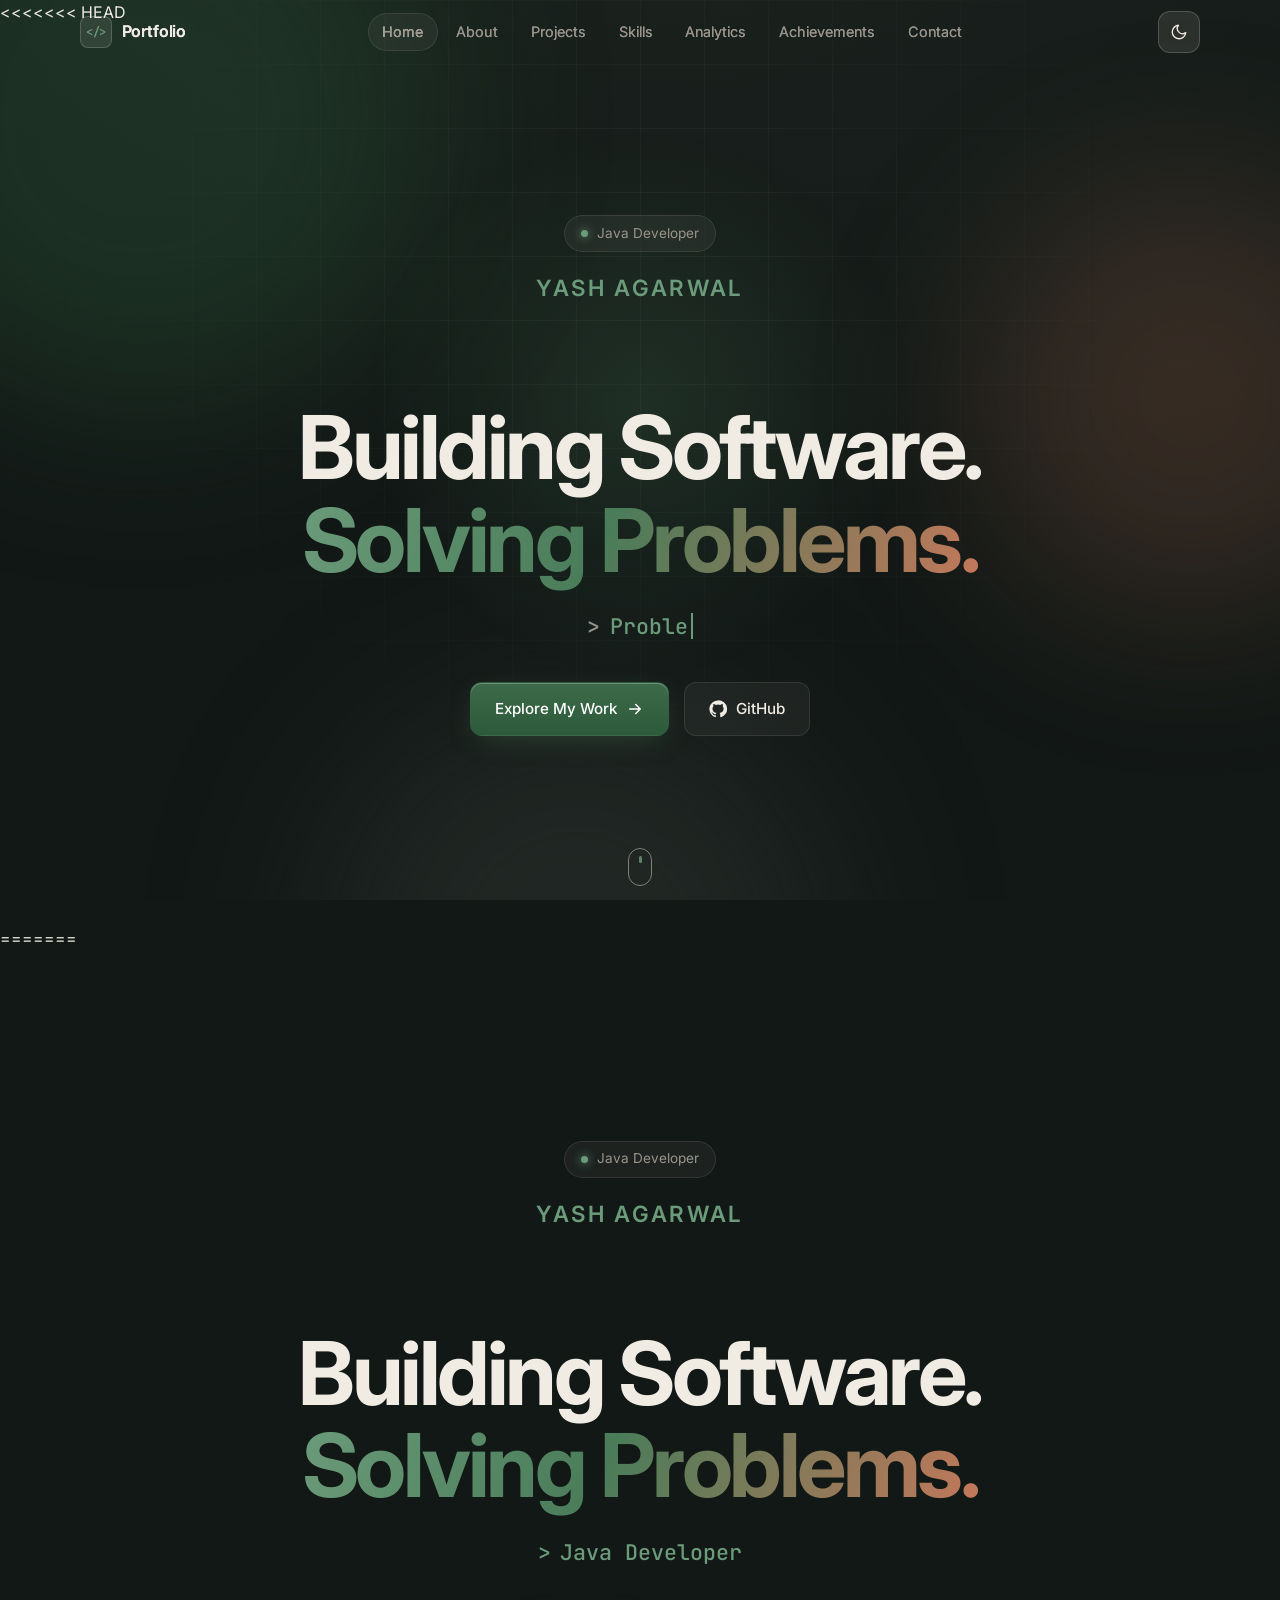
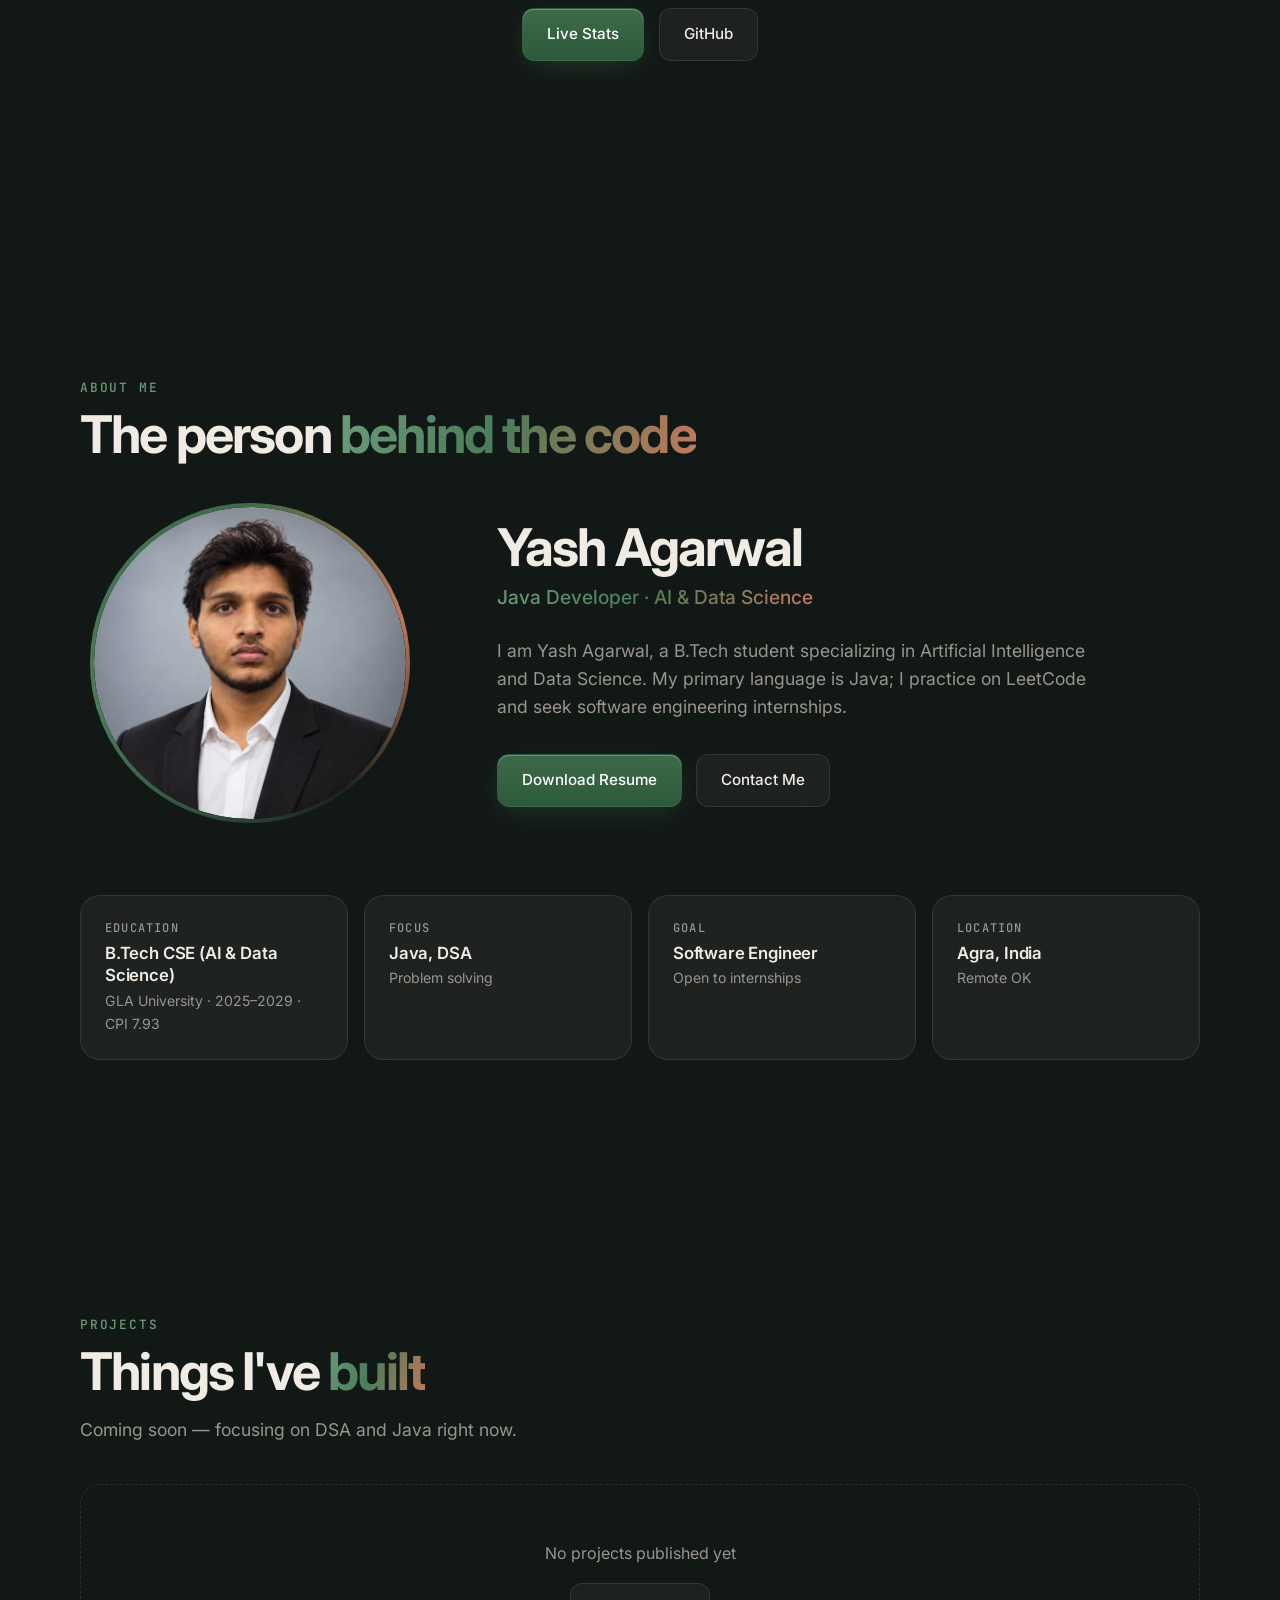
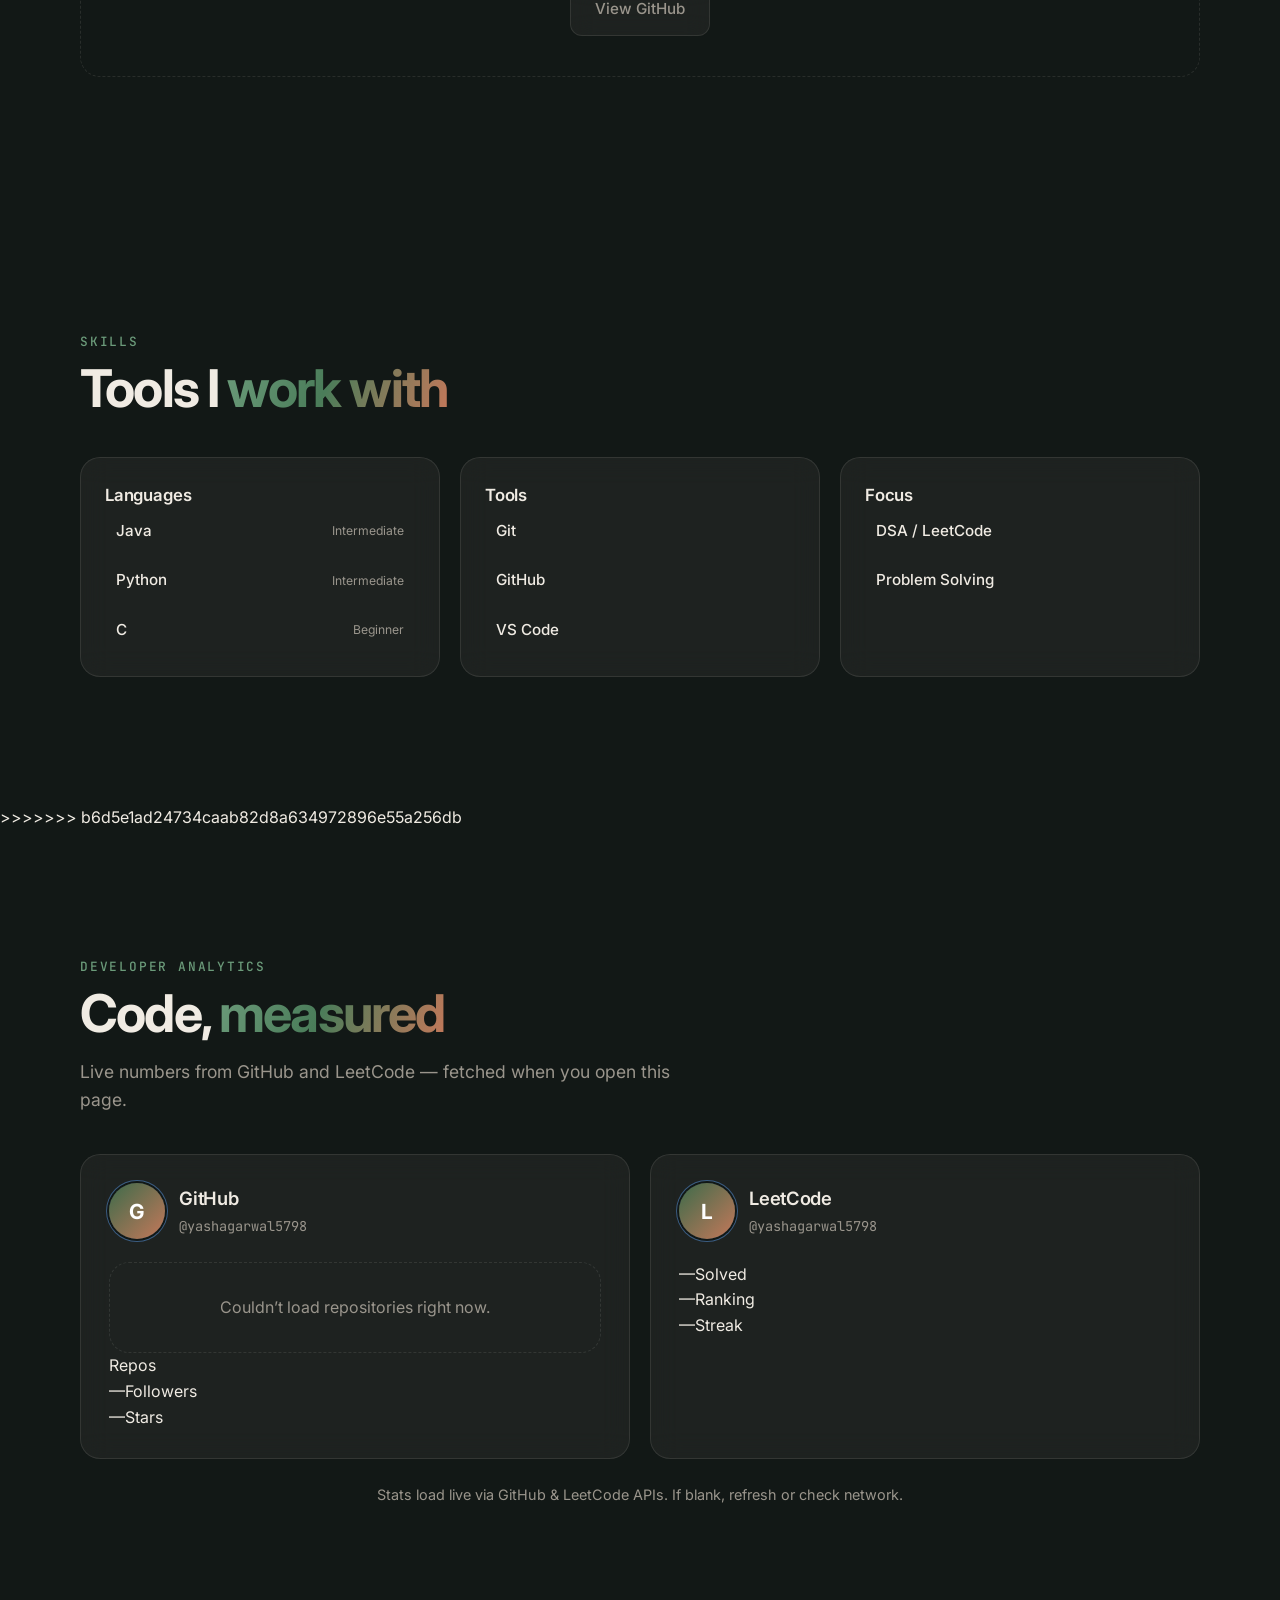
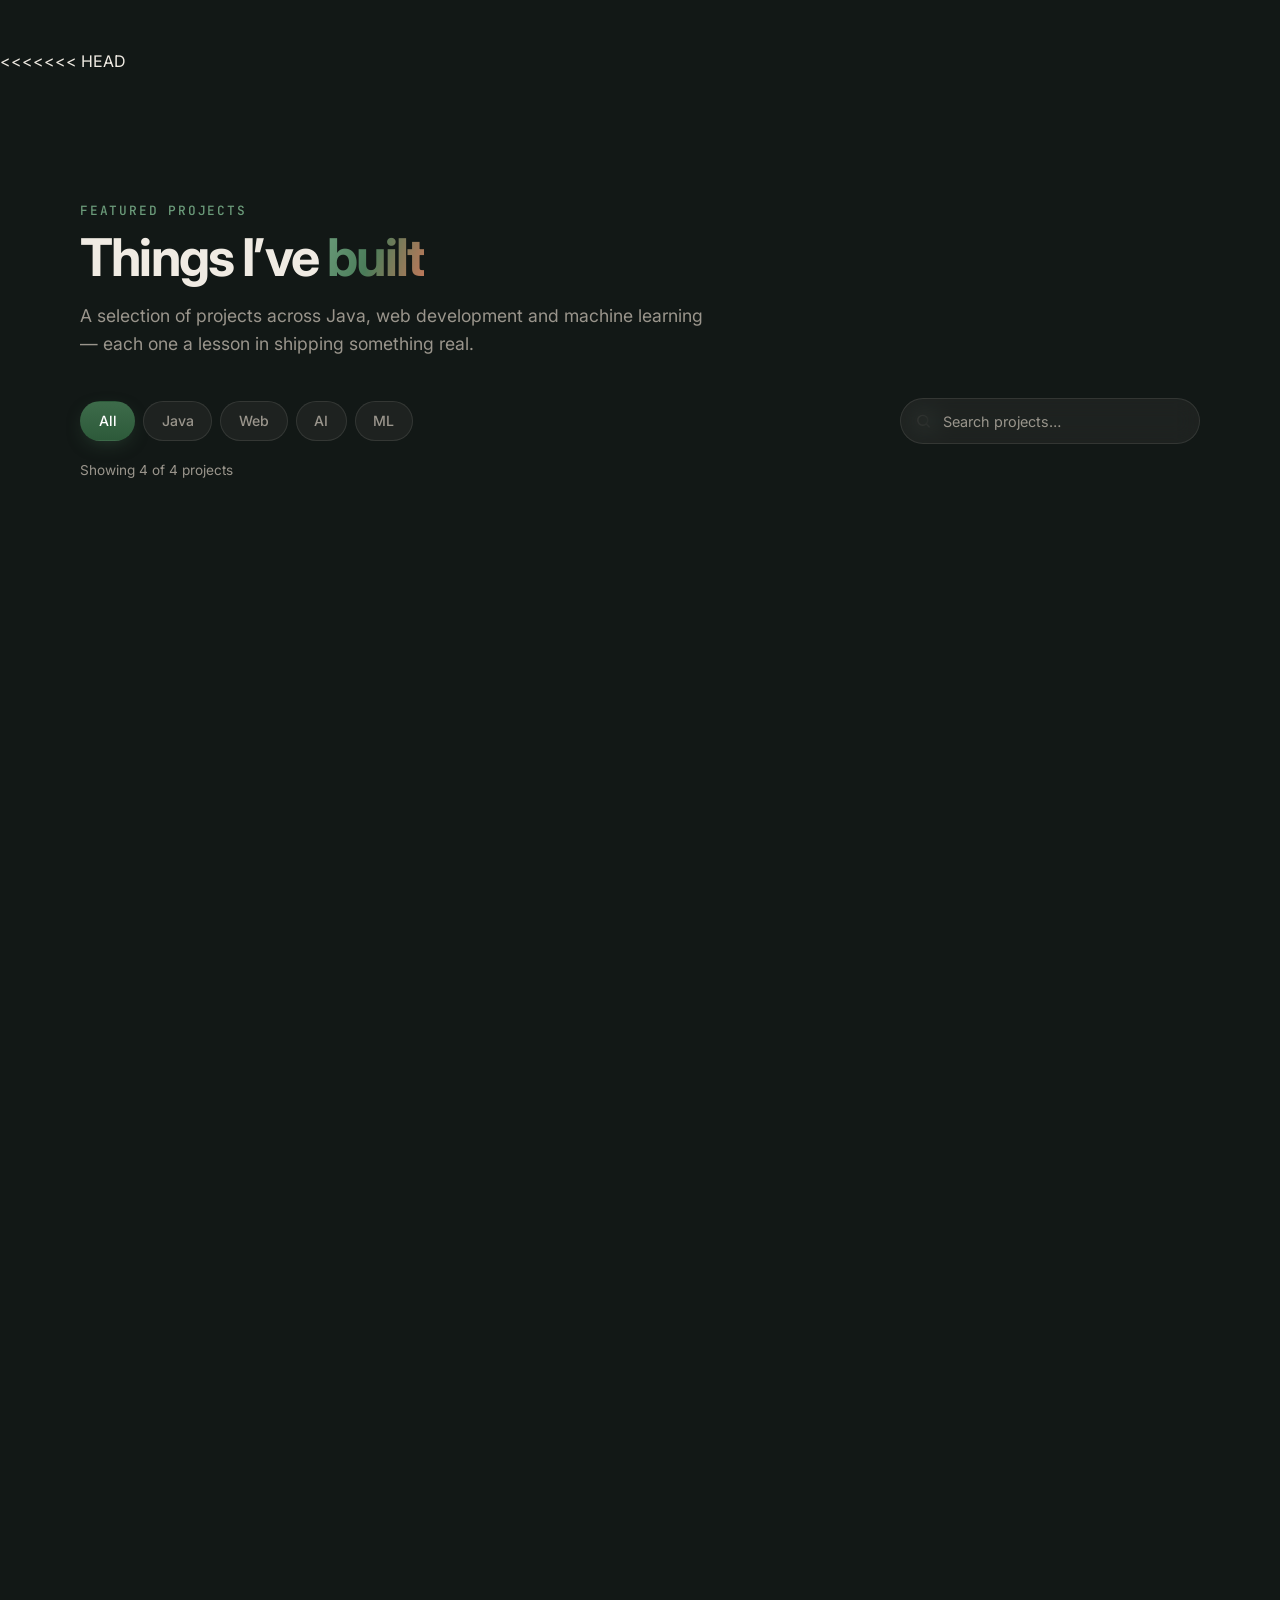
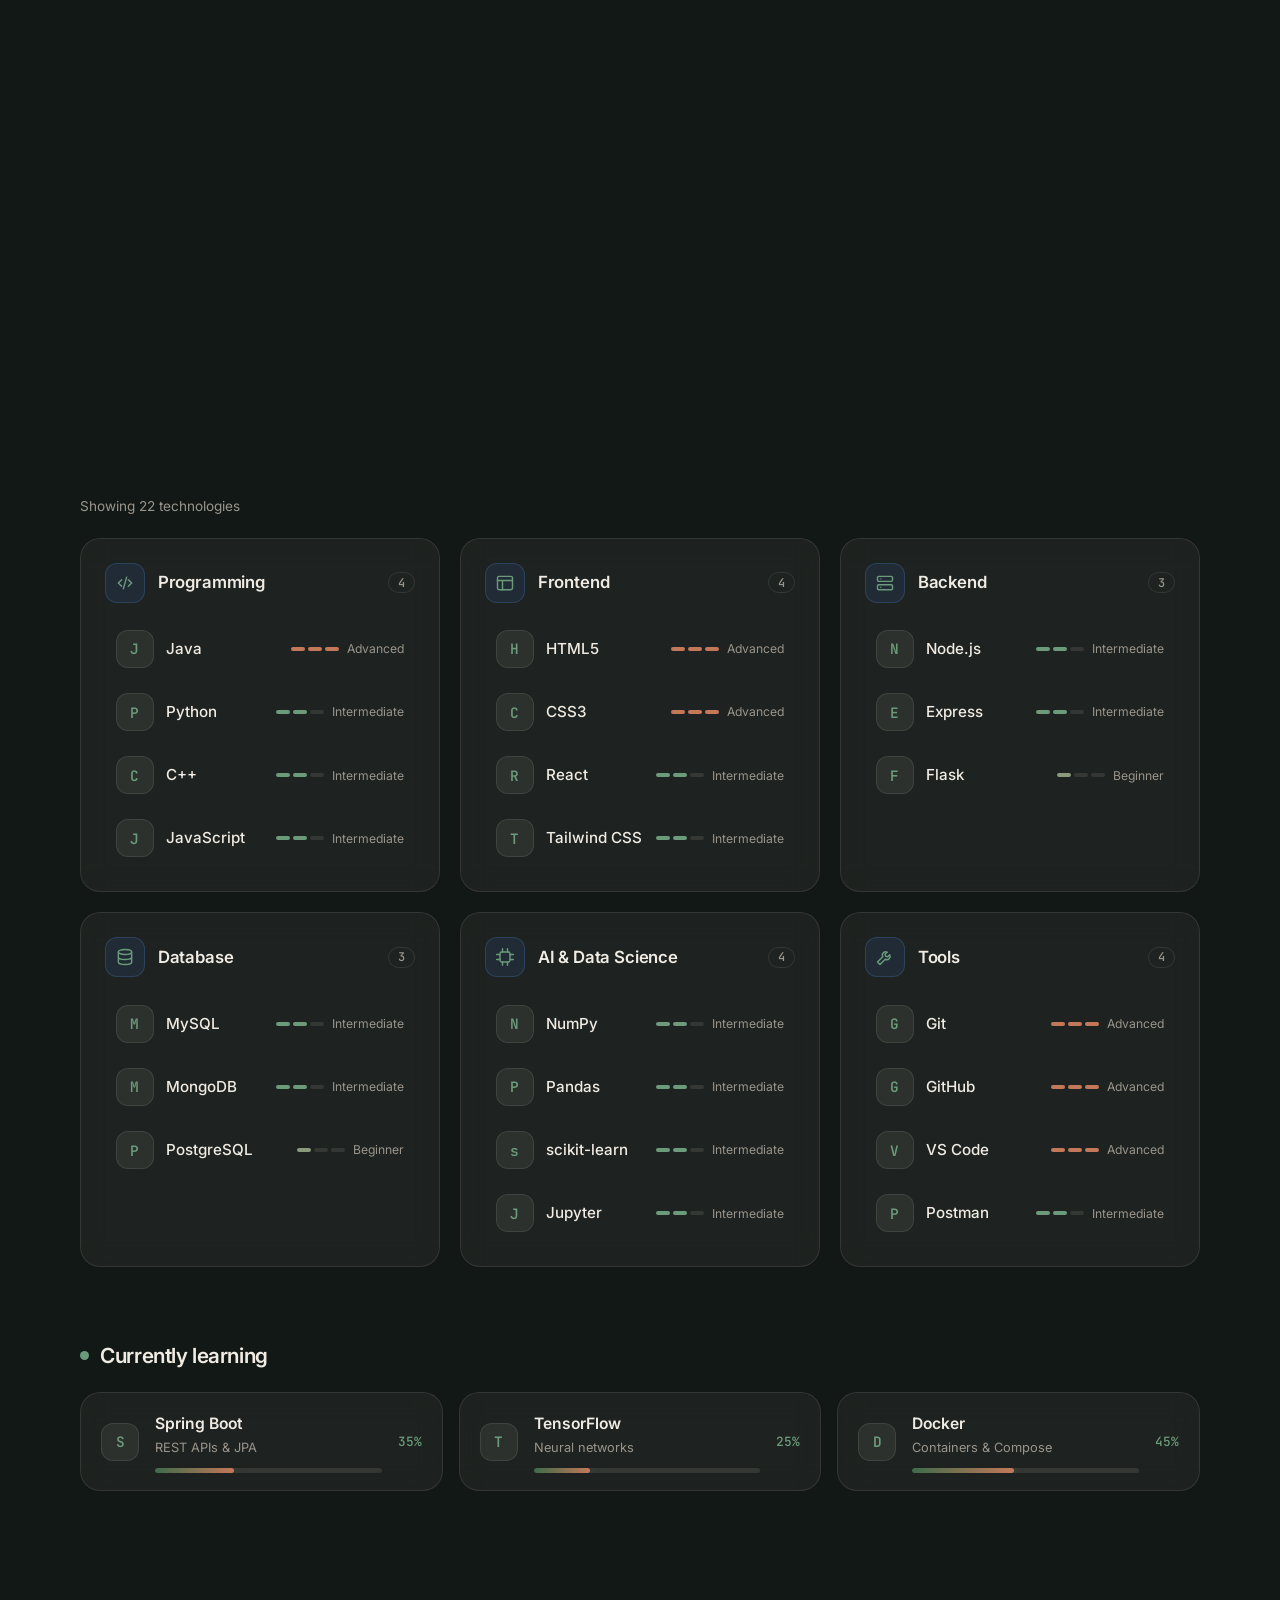
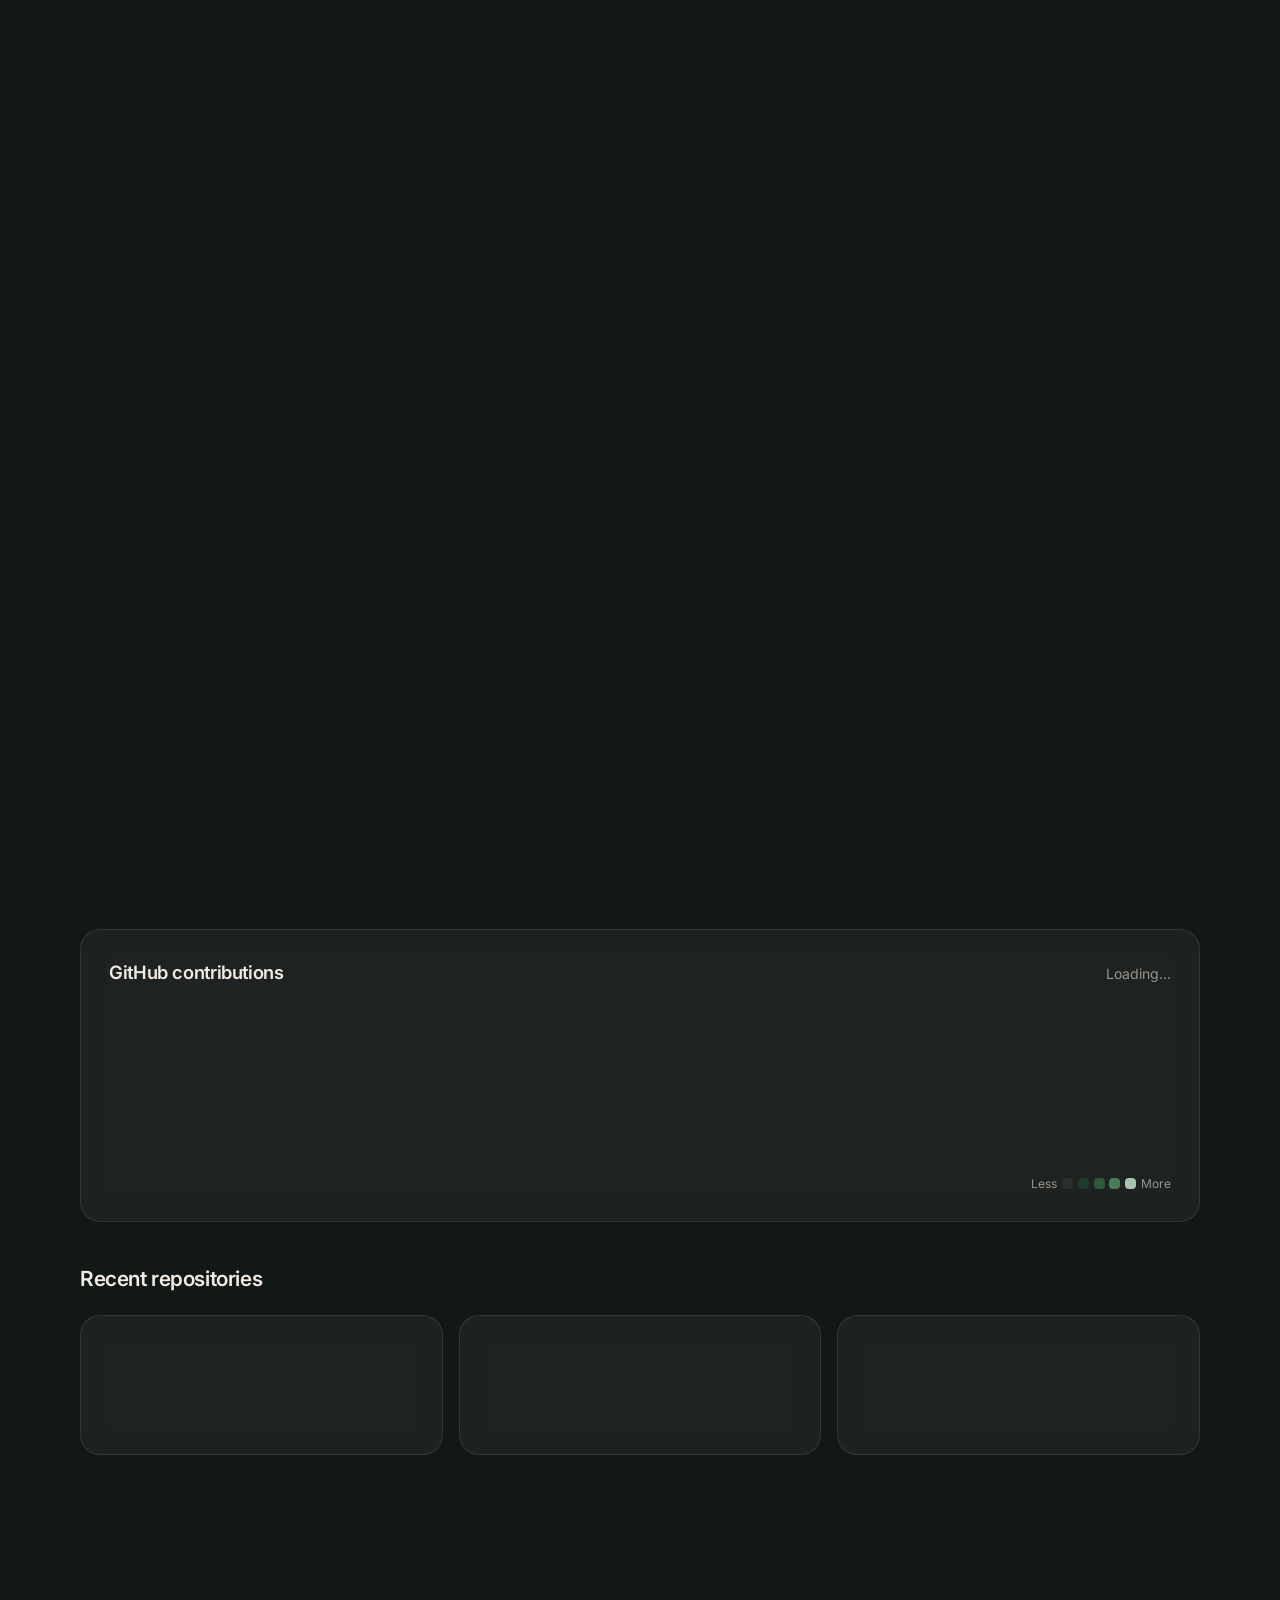
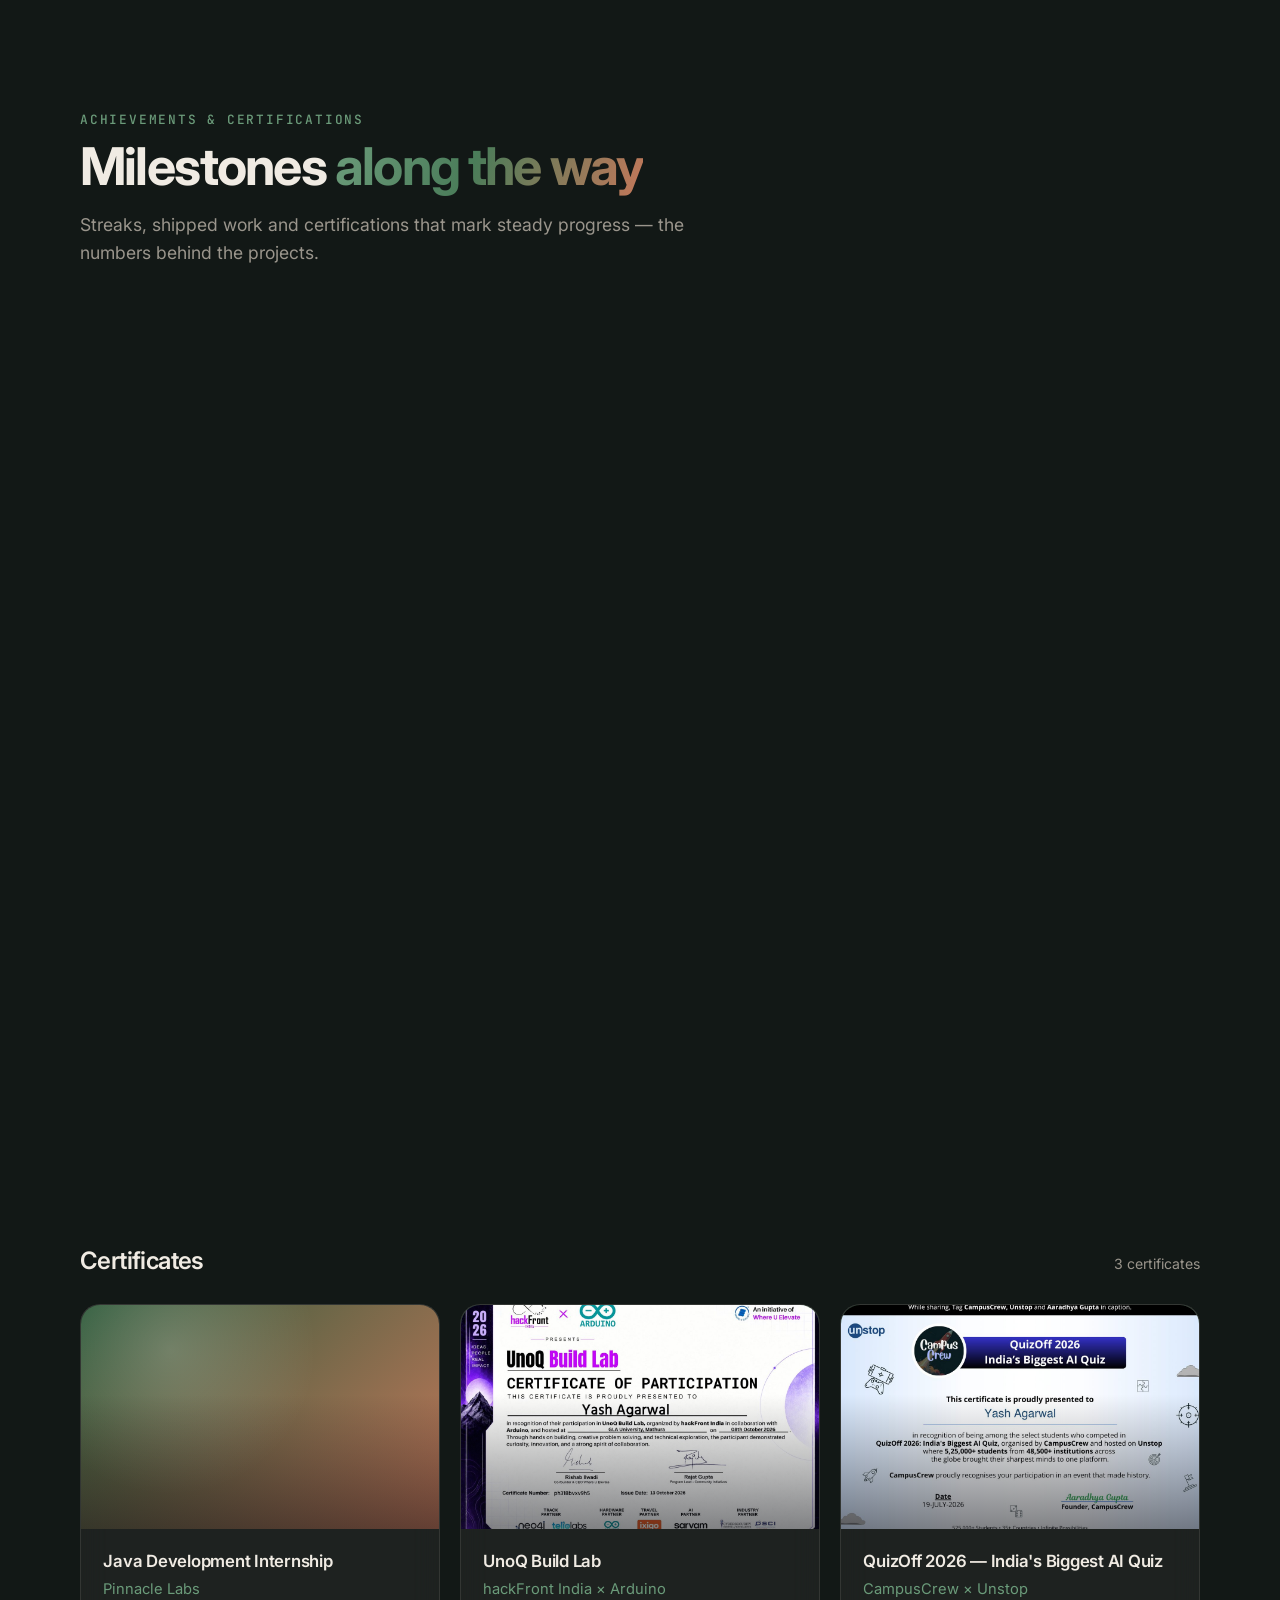
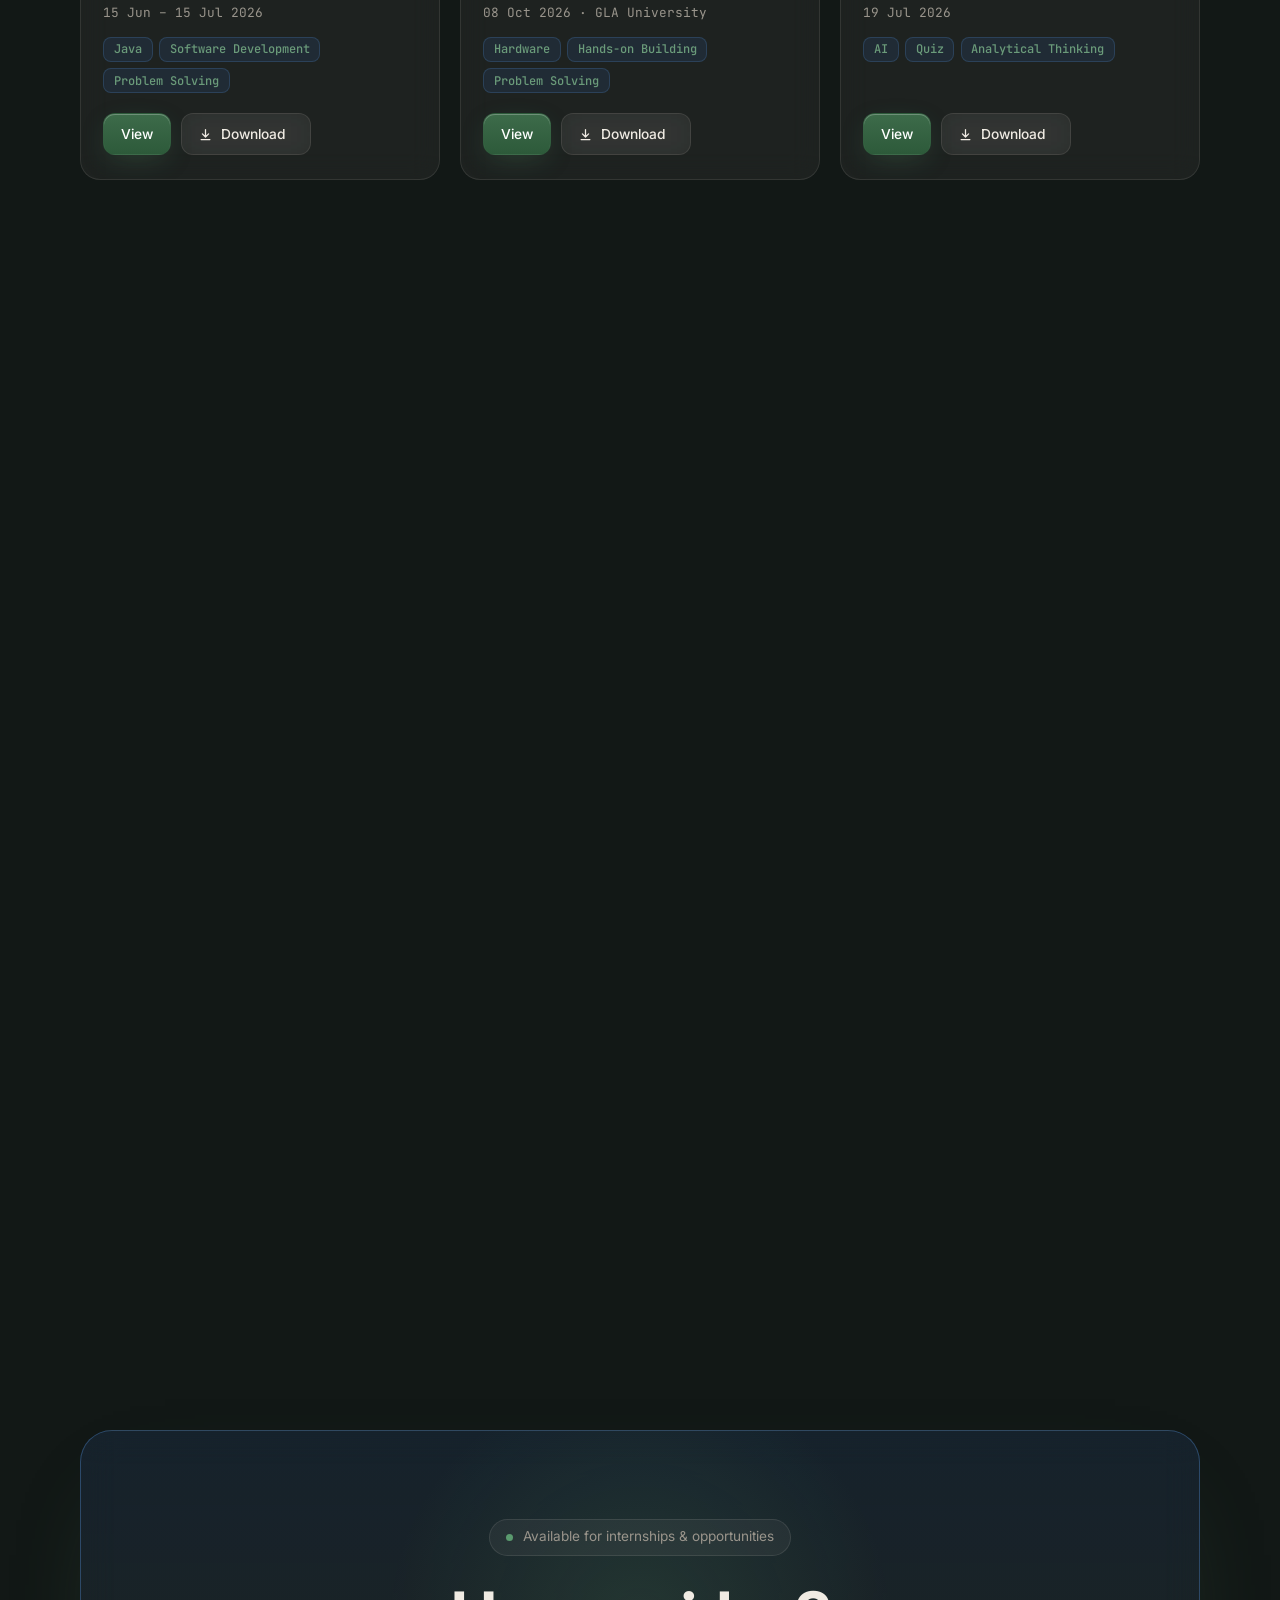
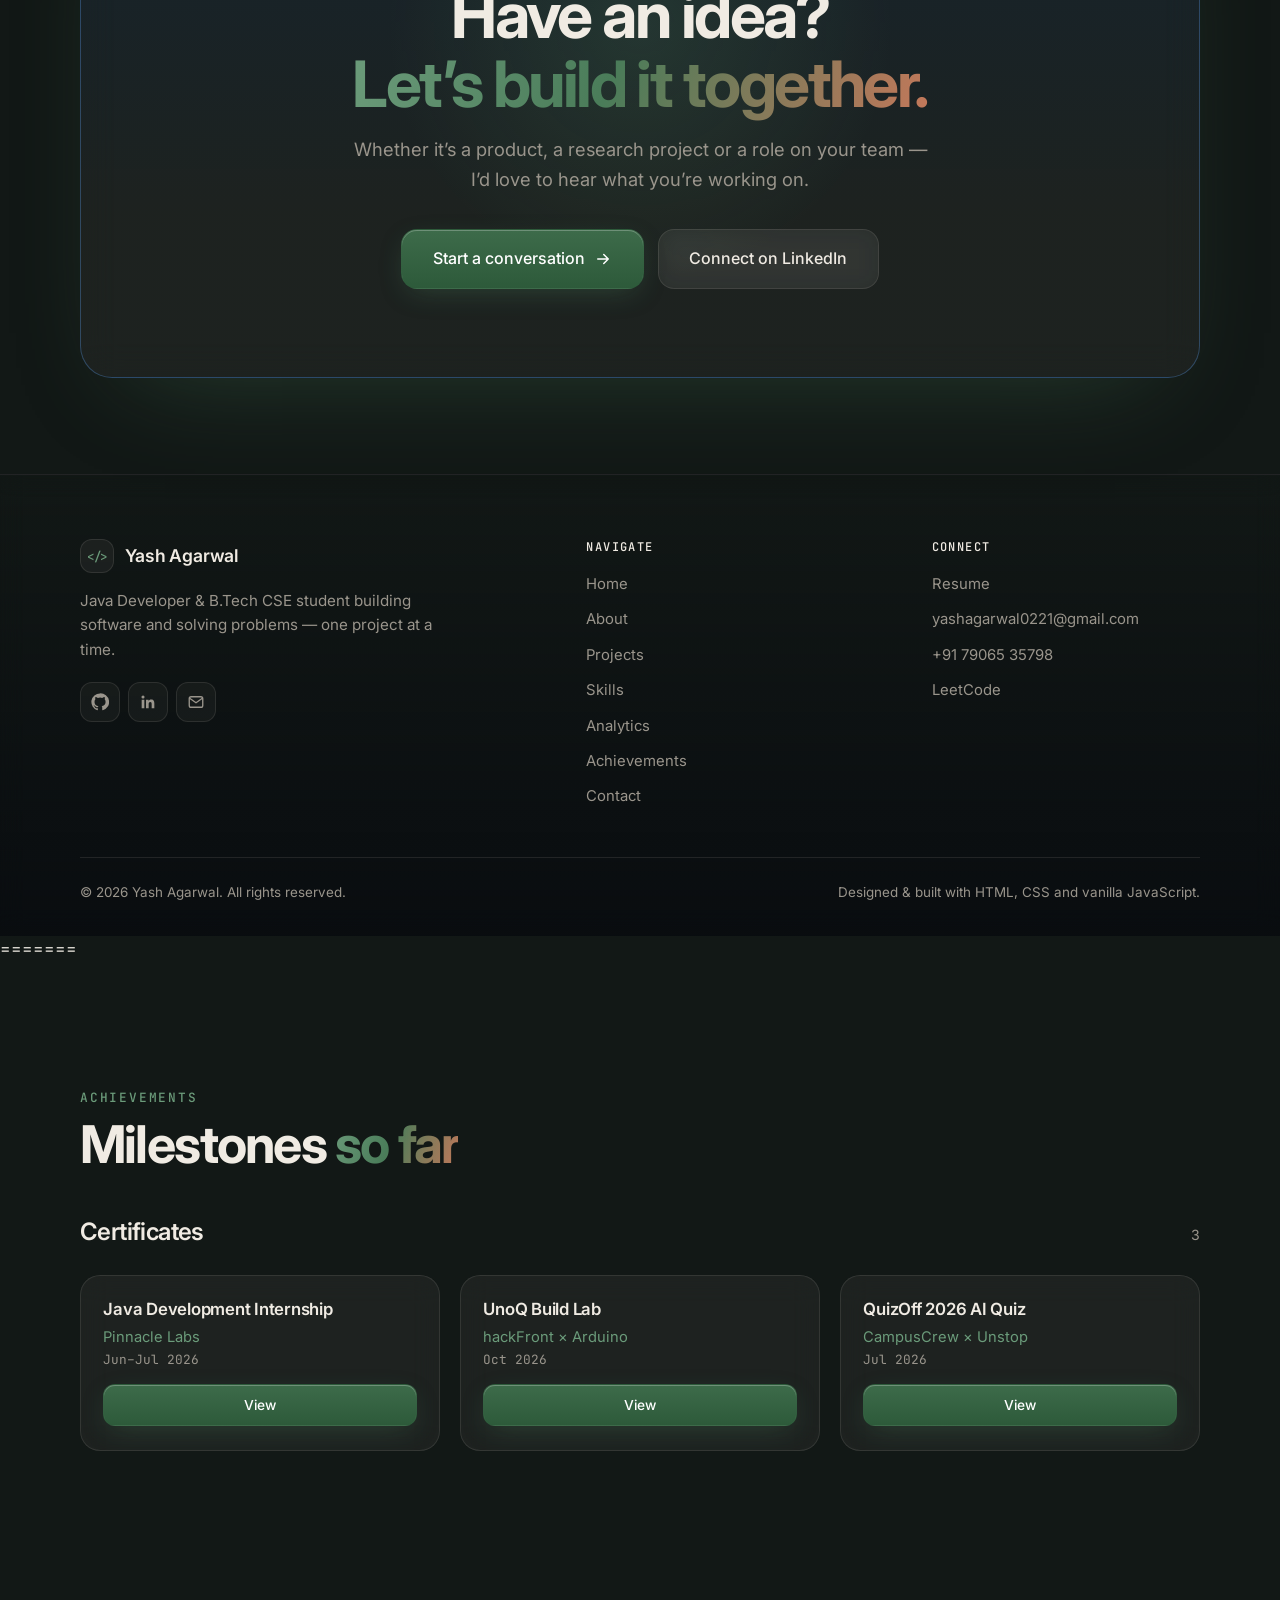
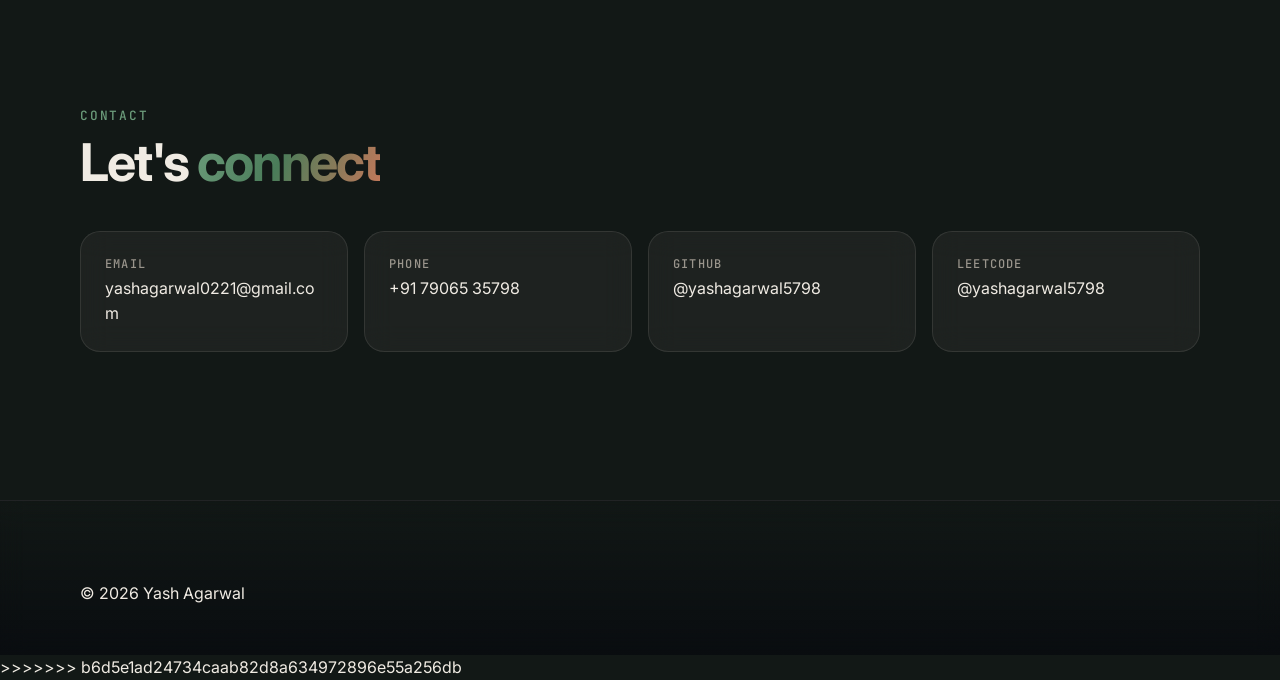
==== commit cdbdb6e7: "Full portfolio restore: original structure + personal details" ====
--- a/index.html
+++ b/index.html
@@ -1,6 +1,7 @@
 <!DOCTYPE html>
 <html lang="en" data-theme="dark">
 <head>
+<<<<<<< HEAD
   <meta charset="utf-8">
   <meta name="viewport" content="width=device-width, initial-scale=1, viewport-fit=cover">
 
@@ -189,89 +190,134 @@
         <span class="scroll-cue__mouse" aria-hidden="true"><span class="scroll-cue__wheel"></span></span>
       </button>
     </section>
-
-<section class="section about" id="about" aria-labelledby="about-title" >
-  <div class="container">
-
-    <header class="section-header" data-reveal>
-      <p class="section-eyebrow">About me</p>
-      <h2 class="section-title" id="about-title">The person <span class="gradient-text">behind the code</span></h2>
-      <p class="section-subtitle">A short introduction — who I am, what I study, and what I’m aiming for.</p>
-    </header>
-
-    <div class="about__layout">
-      <!-- Avatar -->
-      <figure class="avatar" data-ambient data-reveal style="--i:1">
-        <div class="avatar__glow" aria-hidden="true"></div>
-        <div class="avatar__ring">
-          <div class="avatar__inner">
-            <img src="assets/images/yash-profile.jpg" alt="Portrait of Yash Agarwal" width="320" height="320" loading="lazy">
-          </div>
-        </div>
-      </figure>
-
-      <!-- Introduction -->
-      <div class="about__body">
-        <h3 class="about__name" id="about-name" data-reveal style="--i:2">Yash Agarwal</h3>
-        <p class="about__role gradient-text" data-reveal style="--i:3">Java Developer · AI &amp; Data Science</p>
-
-        <div class="about__intro" data-reveal style="--i:4">
-          <p>I am Yash Agarwal, a B.Tech student specializing in Artificial Intelligence and Data Science, with a strong interest in software development and problem-solving. I enjoy building clean, user-friendly web applications and continuously improving my programming skills through hands-on projects and data structures &amp; algorithms. My primary programming language is Java, and I regularly practice coding challenges on LeetCode to strengthen my analytical thinking.</p>
-          <p>I am currently expanding my knowledge in full-stack web development, Git, GitHub, and modern development tools, while building projects that demonstrate practical skills and real-world problem-solving. I am actively seeking opportunities to learn, collaborate, and contribute through internships where I can grow as a software engineer and create meaningful solutions.</p>
-        </div>
-
-        <div class="about__actions" data-reveal style="--i:5">
-          <a class="btn btn--primary" href="assets/resume/YASH_AGARWAL.pdf" download>
-            <svg class="btn__icon" viewBox="0 0 24 24" aria-hidden="true"><path d="M12 4v11M7 11l5 5 5-5M5 20h14"/></svg>
-            Download Resume
-          </a>
-          <a class="btn btn--ghost" href="#contact">Contact Me</a>
-        </div>
-      </div>
-    </div>
-
-    <!-- Info cards -->
-    <ul class="info-grid" role="list">
-      <li class="info-card" data-glow data-reveal style="--i:1">
-        <span class="info-card__icon" aria-hidden="true">
-          <svg viewBox="0 0 24 24"><path d="M2 9l10-5 10 5-10 5L2 9z"/><path d="M6 11.5V16c0 1.2 2.7 3 6 3s6-1.8 6-3v-4.5"/></svg>
-        </span>
-        <h3 class="info-card__label">Education</h3>
-        <p class="info-card__value">B.Tech CSE (AI &amp; Data Science)</p>
-        <p class="info-card__meta">GLA University · 2025 – 2029 · CPI 7.93</p>
-      </li>
-
-      <li class="info-card" data-glow data-reveal style="--i:2">
-        <span class="info-card__icon" aria-hidden="true">
-          <svg viewBox="0 0 24 24"><circle cx="12" cy="12" r="9"/><circle cx="12" cy="12" r="4.5"/><circle cx="12" cy="12" r=".8"/></svg>
-        </span>
-        <h3 class="info-card__label">Focus</h3>
-        <p class="info-card__value">Java, DSA &amp; Problem Solving</p>
-        <p class="info-card__meta">CGPA 7.93 · Building strong foundations</p>
-      </li>
-
-      <li class="info-card" data-glow data-reveal style="--i:3">
-        <span class="info-card__icon" aria-hidden="true">
-          <svg viewBox="0 0 24 24"><path d="M5 21V4M5 4h11l-2 4 2 4H5"/></svg>
-        </span>
-        <h3 class="info-card__label">Goal</h3>
-        <p class="info-card__value">Software Engineer</p>
-        <p class="info-card__meta">Open to internships &amp; opportunities</p>
-      </li>
-
-      <li class="info-card" data-glow data-reveal style="--i:4">
-        <span class="info-card__icon" aria-hidden="true">
-          <svg viewBox="0 0 24 24"><path d="M12 21s7-6.2 7-11.5A7 7 0 0 0 5 9.5C5 14.8 12 21 12 21z"/><circle cx="12" cy="9.5" r="2.5"/></svg>
-        </span>
-        <h3 class="info-card__label">Location</h3>
-        <p class="info-card__value">Agra, India</p>
-        <p class="info-card__meta">Open to remote &amp; relocation</p>
-      </li>
-    </ul>
-
-  </div>
+=======
+<meta charset="utf-8">
+<meta name="viewport" content="width=device-width, initial-scale=1, viewport-fit=cover">
+<script>try{var t=localStorage.getItem("pf-theme");if(t==="light"||t==="dark")document.documentElement.dataset.theme=t}catch(e){}</script>
+<title>Yash Agarwal — Java Developer | Portfolio</title>
+<meta name="theme-color" content="#121816">
+<link rel="stylesheet" href="css/variables.css">
+<link rel="stylesheet" href="css/style.css">
+<link rel="stylesheet" href="css/components.css">
+<link rel="stylesheet" href="css/animations.css">
+<link rel="stylesheet" href="css/responsive.css">
+<style>.hero__name{display:block;font-size:clamp(1.1rem,2.5vw,1.4rem);font-weight:600;letter-spacing:.12em;text-transform:uppercase;color:var(--blue-400);margin-bottom:.6rem}.avatar__inner img{width:100%;height:100%;object-fit:cover;border-radius:50%;display:block}.cert__media img{width:100%;height:100%;object-fit:cover;border-radius:inherit}</style>
+<script src="js/utils.js" defer></script>
+<script src="js/theme.js" defer></script>
+<script src="js/animations.js" defer></script>
+<script src="js/ui.js" defer></script>
+<script src="js/github.js" defer></script>
+<script src="js/leetcode.js" defer></script>
+<script src="js/main.js" defer></script>
+</head>
+<body>
+<a class="skip-link" href="#main">Skip</a>
+<div class="bg" aria-hidden="true"><span class="bg__blob bg__blob--a"></span><span class="bg__blob bg__blob--b"></span><span class="bg__blob bg__blob--c"></span><span class="bg__grid"></span></div>
+<header class="nav" data-nav>
+<div class="container nav__inner">
+<a class="nav__brand" href="#home"><span class="nav__brand-mark"></></span> Portfolio</a>
+<nav class="nav__menu" id="nav-menu" data-nav-menu>
+<ul class="nav__list">
+<li><a class="nav__link" href="#home">Home</a></li>
+<li><a class="nav__link" href="#about">About</a></li>
+<li><a class="nav__link" href="#projects">Projects</a></li>
+<li><a class="nav__link" href="#skills">Skills</a></li>
+<li><a class="nav__link" href="#analytics">Analytics</a></li>
+<li><a class="nav__link" href="#achievements">Achievements</a></li>
+<li><a class="nav__link" href="#contact">Contact</a></li>
+</ul>
+</nav>
+<button class="icon-btn" type="button" data-theme-toggle aria-label="Theme"></button>
+</div>
+</header>
+<main id="main">
+<section class="hero" id="home">
+<div class="container hero__content">
+<p class="hero__eyebrow"><span class="hero__dot"></span> Java Developer</p>
+<h1 class="hero__title"><span class="hero__name">Yash Agarwal</span><br>Building Software.<br><span class="gradient-text">Solving Problems.</span></h1>
+<p class="hero__roles">> <span data-typing data-roles='["Java Developer","DSA Learner","Problem Solver"]'>Java Developer</span></p>
+<div class="hero__actions"><a class="btn btn--primary" href="#analytics">Live Stats</a><a class="btn btn--ghost" href="https://github.com/yashagarwal5798" target="_blank" rel="me noopener">GitHub</a></div>
+</div>
 </section>
-
+<section class="section about" id="about">
+<div class="container">
+<header class="section-header"><p class="section-eyebrow">About me</p><h2 class="section-title">The person <span class="gradient-text">behind the code</span></h2></header>
+<div class="about__layout">
+<figure class="avatar"><div class="avatar__ring"><div class="avatar__inner"><img src="assets/images/yash-profile.jpg" alt="Yash Agarwal" width="320" height="320" loading="lazy"></div></div></figure>
+<div class="about__body">
+<h3 class="about__name">Yash Agarwal</h3>
+<p class="about__role gradient-text">Java Developer · AI & Data Science</p>
+<div class="about__intro"><p>I am Yash Agarwal, a B.Tech student specializing in Artificial Intelligence and Data Science. My primary language is Java; I practice on LeetCode and seek software engineering internships.</p></div>
+<div class="about__actions"><a class="btn btn--primary" href="assets/resume/YASH_AGARWAL.pdf" download>Download Resume</a><a class="btn btn--ghost" href="#contact">Contact Me</a></div>
+</div></div>
+<ul class="info-grid" role="list">
+<li class="info-card" data-glow><h3 class="info-card__label">Education</h3><p class="info-card__value">B.Tech CSE (AI & Data Science)</p><p class="info-card__meta">GLA University · 2025–2029 · CPI 7.93</p></li>
+<li class="info-card" data-glow><h3 class="info-card__label">Focus</h3><p class="info-card__value">Java, DSA</p><p class="info-card__meta">Problem solving</p></li>
+<li class="info-card" data-glow><h3 class="info-card__label">Goal</h3><p class="info-card__value">Software Engineer</p><p class="info-card__meta">Open to internships</p></li>
+<li class="info-card" data-glow><h3 class="info-card__label">Location</h3><p class="info-card__value">Agra, India</p><p class="info-card__meta">Remote OK</p></li>
+</ul></div></section>
+<section class="section projects" id="projects"><div class="container"><header class="section-header"><p class="section-eyebrow">Projects</p><h2 class="section-title">Things I've <span class="gradient-text">built</span></h2><p class="section-subtitle">Coming soon — focusing on DSA and Java right now.</p></header>
+<div class="projects__empty" style="padding:2.5rem;text-align:center;border:1px dashed var(--border);border-radius:var(--radius-card);color:var(--text-muted)"><p>No projects published yet</p><a class="btn btn--ghost" href="https://github.com/yashagarwal5798" target="_blank" rel="noopener">View GitHub</a></div></div></section>
+<section class="section skills" id="skills"><div class="container"><header class="section-header"><p class="section-eyebrow">Skills</p><h2 class="section-title">Tools I <span class="gradient-text">work with</span></h2></header>
+<ul class="cat-grid" role="list">
+<li class="cat-item"><article class="cat" data-glow><h3 class="cat__title">Languages</h3><ul class="skill-list" role="list">
+<li class="skill"><span class="skill__name">Java</span> <span class="skill__level">Intermediate</span></li>
+<li class="skill"><span class="skill__name">Python</span> <span class="skill__level">Intermediate</span></li>
+<li class="skill"><span class="skill__name">C</span> <span class="skill__level">Beginner</span></li>
+</ul></article></li>
+<li class="cat-item"><article class="cat" data-glow><h3 class="cat__title">Tools</h3><ul class="skill-list" role="list">
+<li class="skill"><span class="skill__name">Git</span></li>
+<li class="skill"><span class="skill__name">GitHub</span></li>
+<li class="skill"><span class="skill__name">VS Code</span></li>
+</ul></article></li>
+<li class="cat-item"><article class="cat" data-glow><h3 class="cat__title">Focus</h3><ul class="skill-list" role="list">
+<li class="skill"><span class="skill__name">DSA / LeetCode</span></li>
+<li class="skill"><span class="skill__name">Problem Solving</span></li>
+</ul></article></li>
+</ul></div></section>
+>>>>>>> b6d5e1ad24734caab82d8a634972896e55a256db
+
+<section class="section analytics" id="analytics" aria-labelledby="analytics-title" data-analytics data-github-user="yashagarwal5798" data-leetcode-user="yashagarwal5798">
+<div class="container">
+<header class="section-header">
+<p class="section-eyebrow">Developer analytics</p>
+<h2 class="section-title" id="analytics-title">Code, <span class="gradient-text">measured</span></h2>
+<p class="section-subtitle">Live numbers from GitHub and LeetCode — fetched when you open this page.</p>
+</header>
+<div class="dash-grid">
+<article class="card" data-gh-card data-state="loading" aria-labelledby="gh-title">
+<header class="card__head">
+<span class="an-avatar" aria-hidden="true"><img class="an-avatar__img" alt="" width="56" height="56" data-gh="avatar" hidden><span class="an-avatar__initial" data-gh="initial">G</span></span>
+<div class="card__id">
+<h3 class="card__name" id="gh-title" data-gh="name">GitHub</h3>
+<a class="card__user" data-gh="profile" href="https://github.com/yashagarwal5798" target="_blank" rel="noopener">@yashagarwal5798</a>
+</div></header>
+<ul class="stats-row" role="list">
+<li><span class="stat__val" data-gh="repos">—</span><span class="stat__label">Repos</span></li>
+<li><span class="stat__val" data-gh="followers">—</span><span class="stat__label">Followers</span></li>
+<li><span class="stat__val" data-gh="stars">—</span><span class="stat__label">Stars</span></li>
+</ul>
+<p class="card__note" data-gh="bio"></p>
+</article>
+<article class="card" data-lc-card data-state="loading" aria-labelledby="lc-title">
+<header class="card__head">
+<span class="an-avatar" aria-hidden="true"><span class="an-avatar__initial" data-lc="initial">L</span></span>
+<div class="card__id">
+<h3 class="card__name" id="lc-title">LeetCode</h3>
+<a class="card__user" data-lc="profile" href="https://leetcode.com/u/yashagarwal5798/" target="_blank" rel="noopener">@yashagarwal5798</a>
+</div></header>
+<ul class="stats-row" role="list">
+<li><span class="stat__val" data-lc="solved">—</span><span class="stat__label">Solved</span></li>
+<li><span class="stat__val" data-lc="ranking">—</span><span class="stat__label">Ranking</span></li>
+<li><span class="stat__val" data-lc="streak">—</span><span class="stat__label">Streak</span></li>
+</ul>
+</article>
+</div>
+<p style="margin-top:1.5rem;text-align:center;color:var(--text-muted);font-size:0.9rem">Stats load live via GitHub & LeetCode APIs. If blank, refresh or check network.</p>
+</div>
+</section>
+
+<<<<<<< HEAD
 <section class="section projects" id="projects" aria-labelledby="projects-title" data-projects>
   <div class="container">
 
@@ -1084,5 +1130,25 @@
   <svg class="to-top__arrow" viewBox="0 0 24 24" aria-hidden="true"><path d="M12 19V5M5 12l7-7 7 7"/></svg>
 </button>
 
+=======
+<section class="section" id="achievements"><div class="container">
+<header class="section-header"><p class="section-eyebrow">Achievements</p><h2 class="section-title">Milestones <span class="gradient-text">so far</span></h2></header>
+<div class="certs"><div class="certs__head"><h3 class="certs__title">Certificates</h3><p class="certs__count">3</p></div>
+<ul class="certs__grid" role="list">
+<li class="cert-item"><article class="cert"><div class="cert__body"><h4 class="cert__title">Java Development Internship</h4><p class="cert__org">Pinnacle Labs</p><p class="cert__date">Jun–Jul 2026</p><a class="btn btn--primary btn--sm" href="assets/certificates/pinnacle-java-internship.pdf" target="_blank">View</a></div></article></li>
+<li class="cert-item"><article class="cert"><div class="cert__body"><h4 class="cert__title">UnoQ Build Lab</h4><p class="cert__org">hackFront × Arduino</p><p class="cert__date">Oct 2026</p><a class="btn btn--primary btn--sm" href="assets/certificates/unoq-build-lab.jpg" target="_blank">View</a></div></article></li>
+<li class="cert-item"><article class="cert"><div class="cert__body"><h4 class="cert__title">QuizOff 2026 AI Quiz</h4><p class="cert__org">CampusCrew × Unstop</p><p class="cert__date">Jul 2026</p><a class="btn btn--primary btn--sm" href="assets/certificates/quizoff-2026.jpg" target="_blank">View</a></div></article></li>
+</ul></div></div></section>
+<section class="section" id="contact"><div class="container">
+<header class="section-header"><p class="section-eyebrow">Contact</p><h2 class="section-title">Let's <span class="gradient-text">connect</span></h2></header>
+<ul class="contact__grid" role="list">
+<li class="c-card" data-glow><h3 class="c-card__label">Email</h3><a class="c-card__link" href="mailto:yashagarwal0221@gmail.com">yashagarwal0221@gmail.com</a></li>
+<li class="c-card" data-glow><h3 class="c-card__label">Phone</h3><a class="c-card__link" href="tel:+917906535798">+91 79065 35798</a></li>
+<li class="c-card" data-glow><h3 class="c-card__label">GitHub</h3><a class="c-card__link" href="https://github.com/yashagarwal5798" target="_blank">@yashagarwal5798</a></li>
+<li class="c-card" data-glow><h3 class="c-card__label">LeetCode</h3><a class="c-card__link" href="https://leetcode.com/u/yashagarwal5798/" target="_blank">@yashagarwal5798</a></li>
+</ul></div></section>
+</main>
+<footer class="site-footer"><div class="container"><p>© 2026 Yash Agarwal</p></div></footer>
+>>>>>>> b6d5e1ad24734caab82d8a634972896e55a256db
 </body>
 </html>
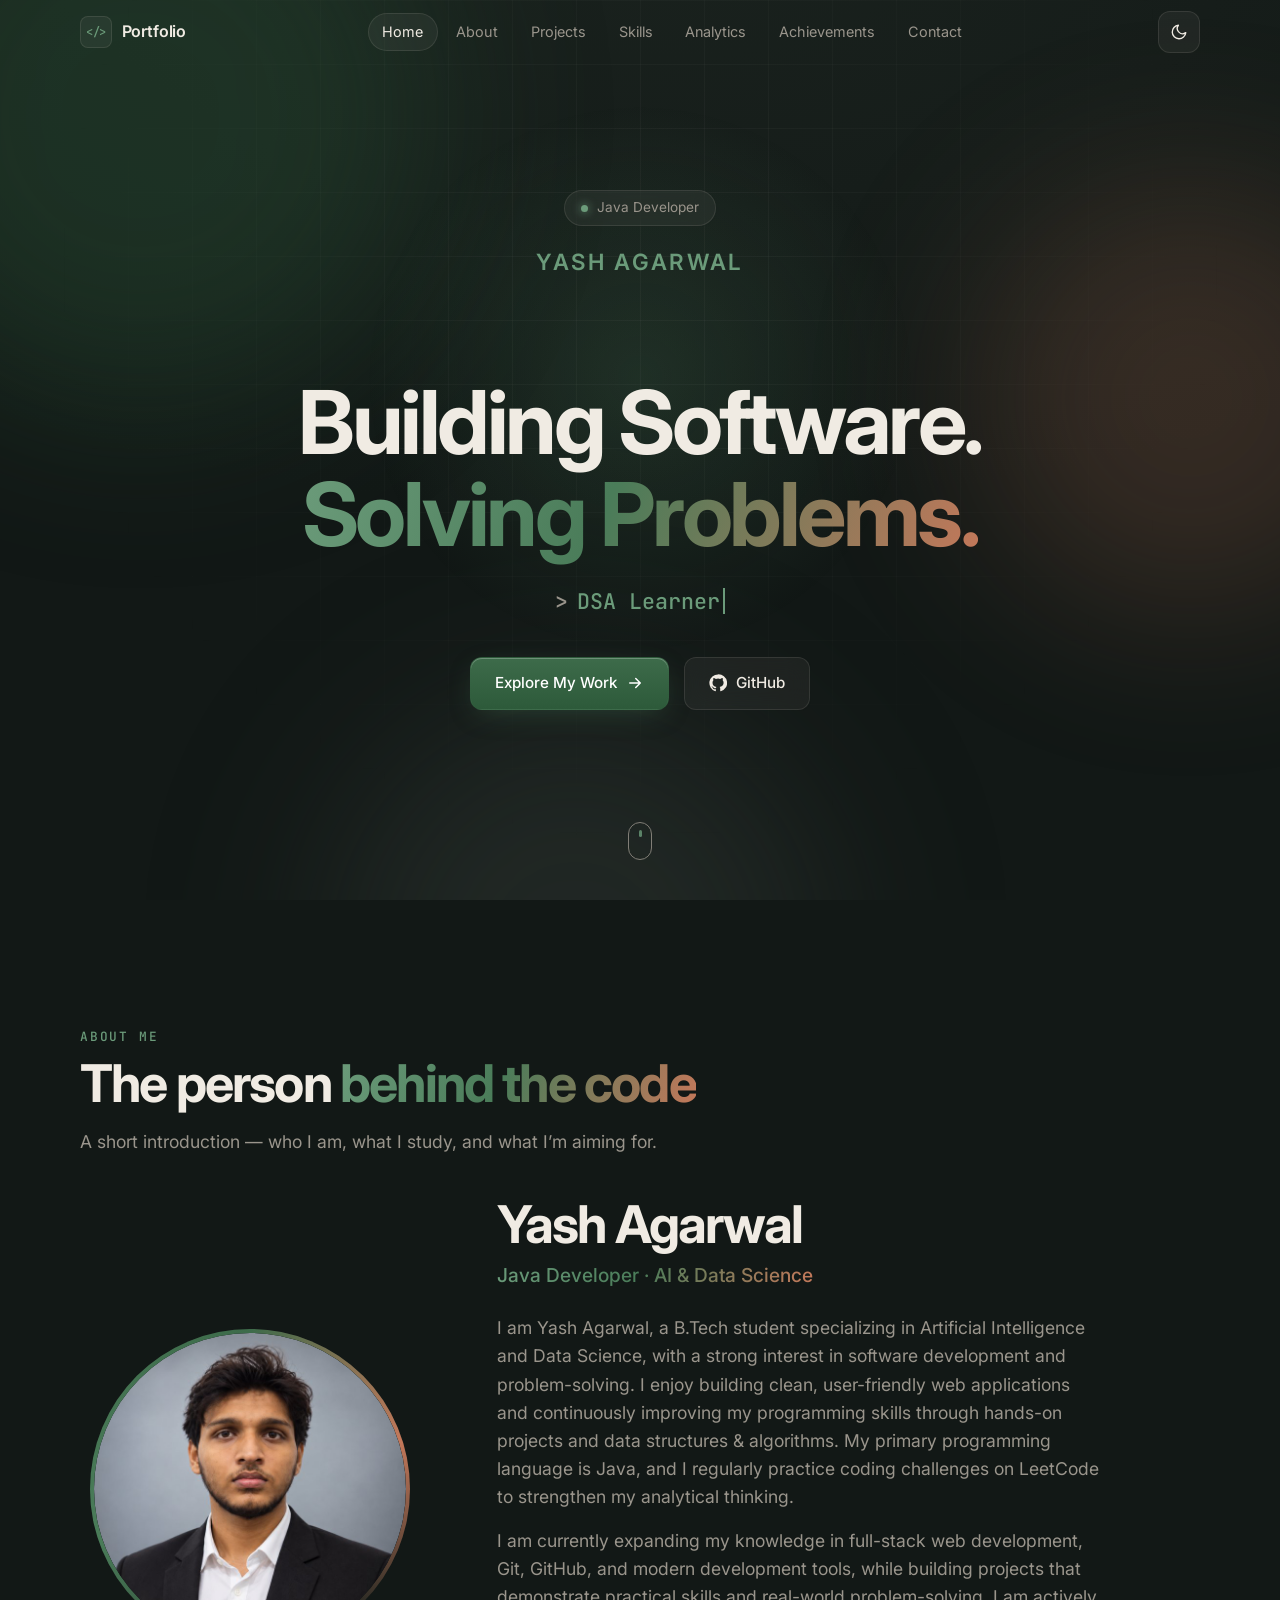
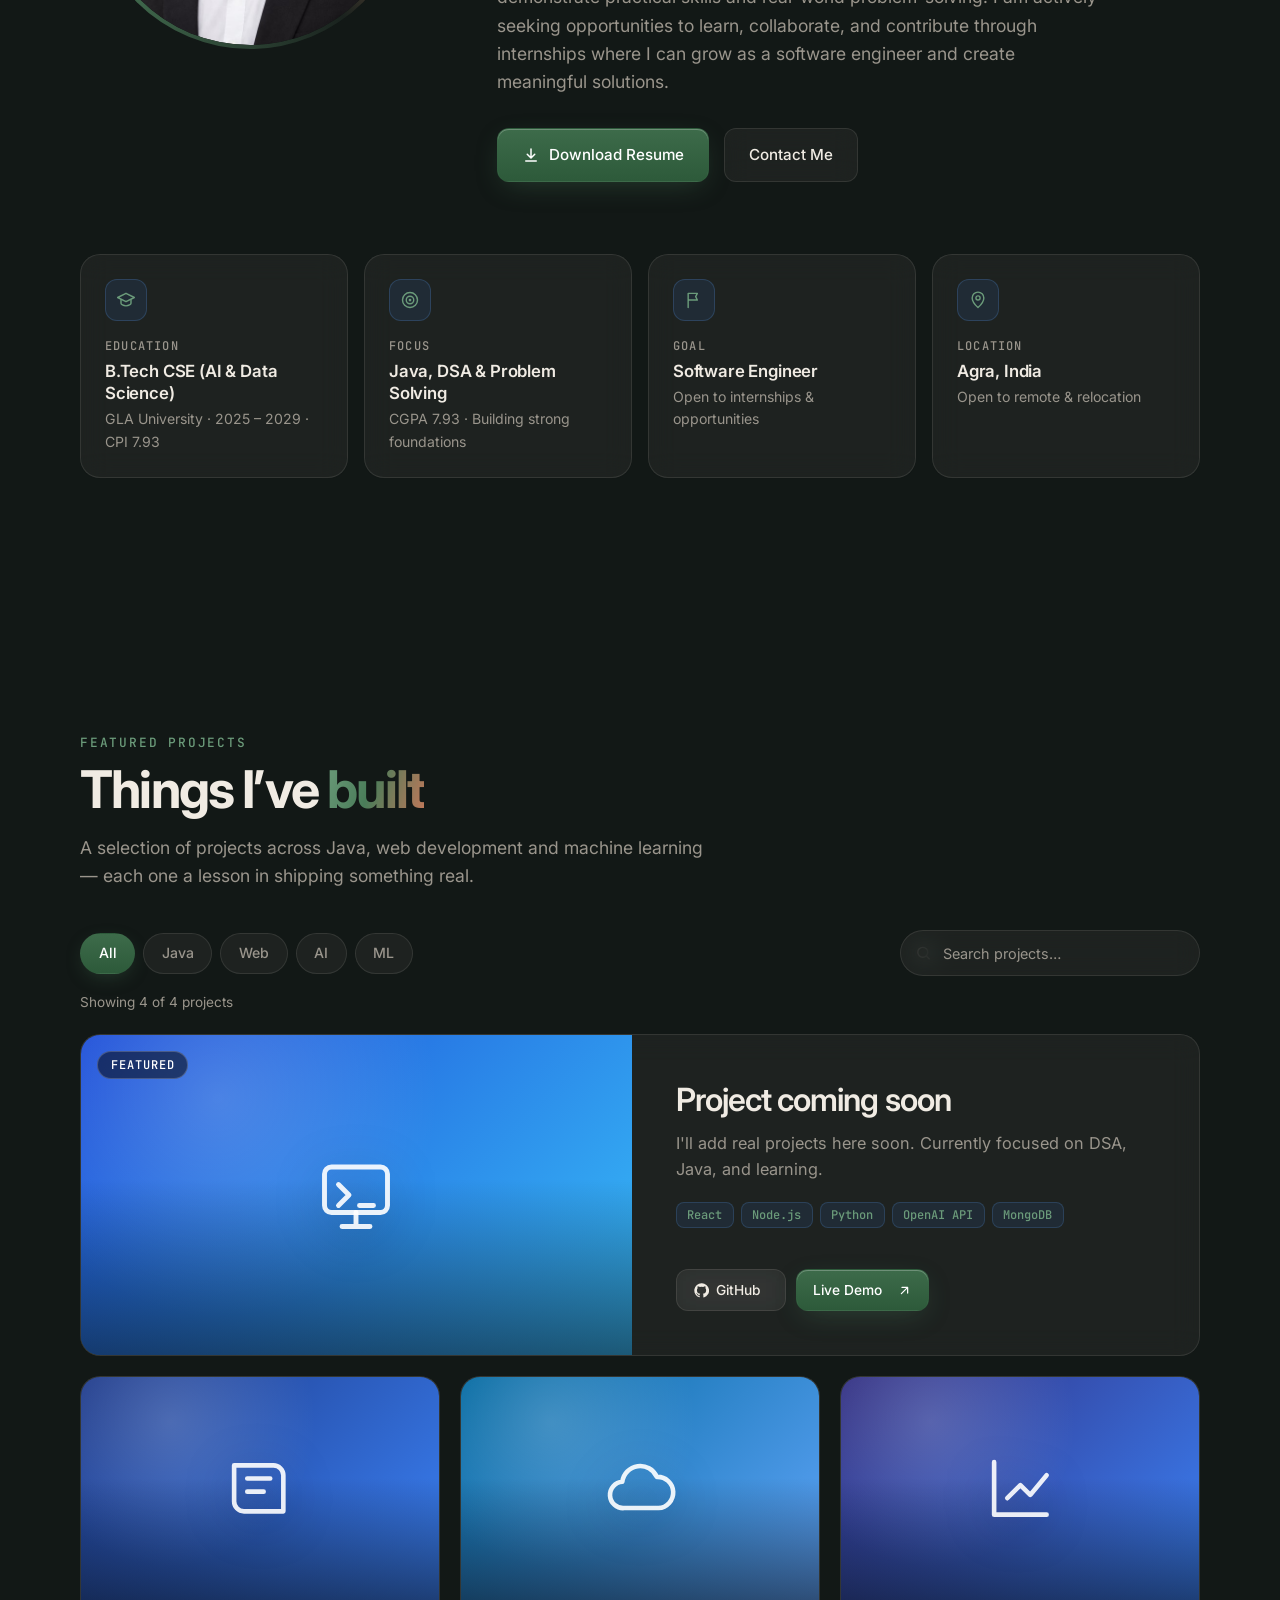
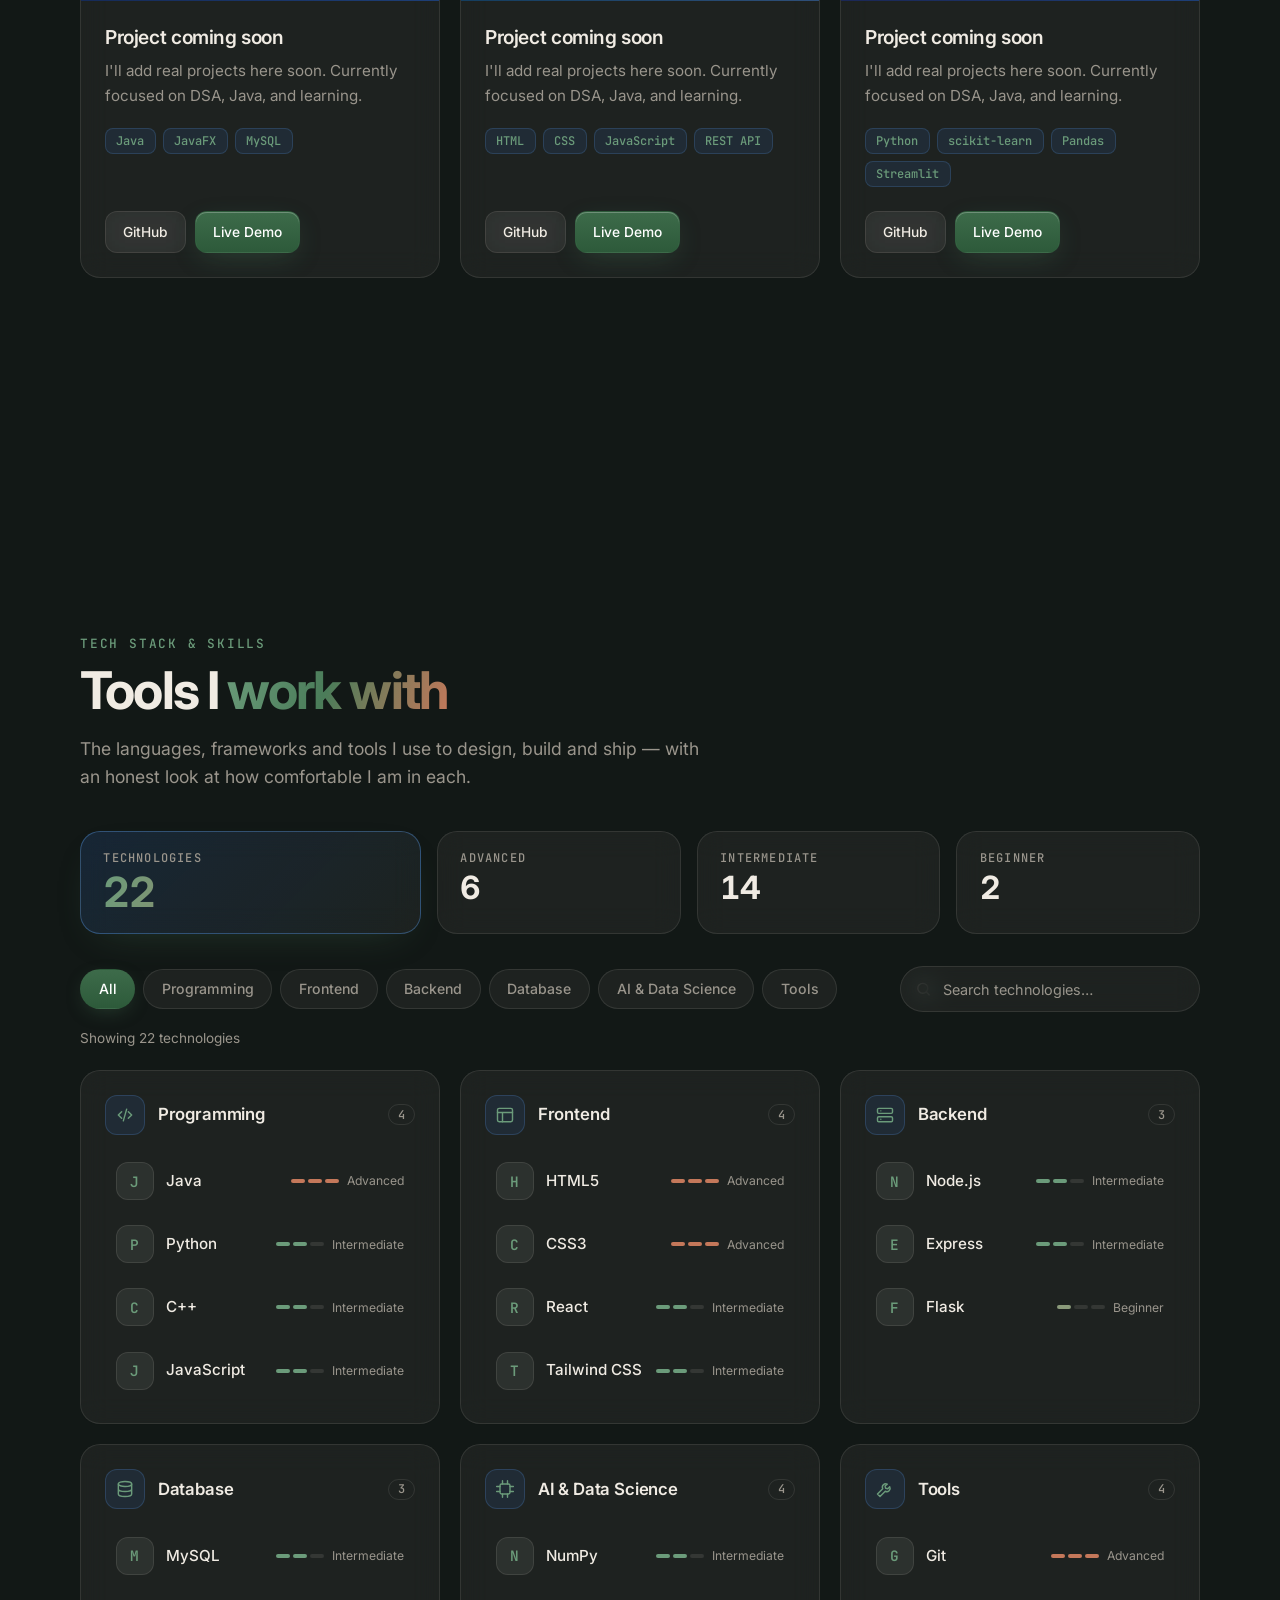
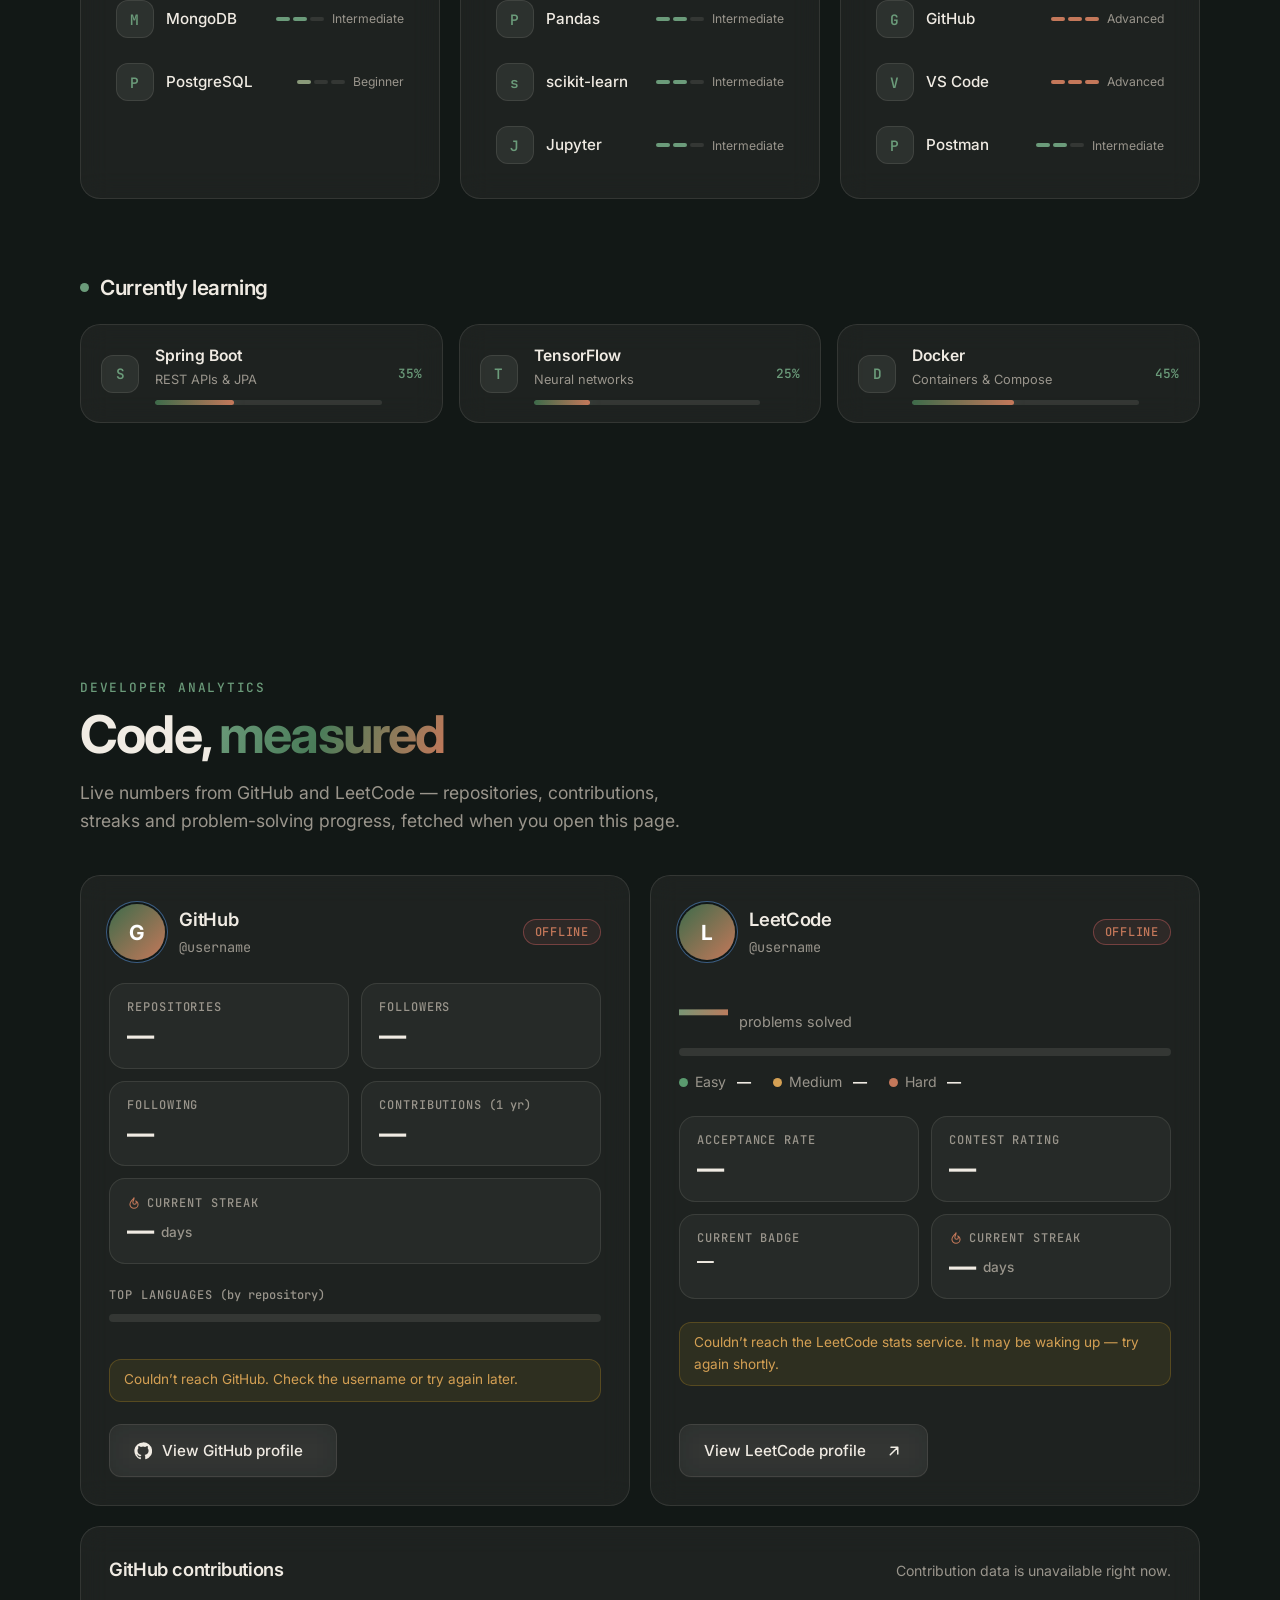
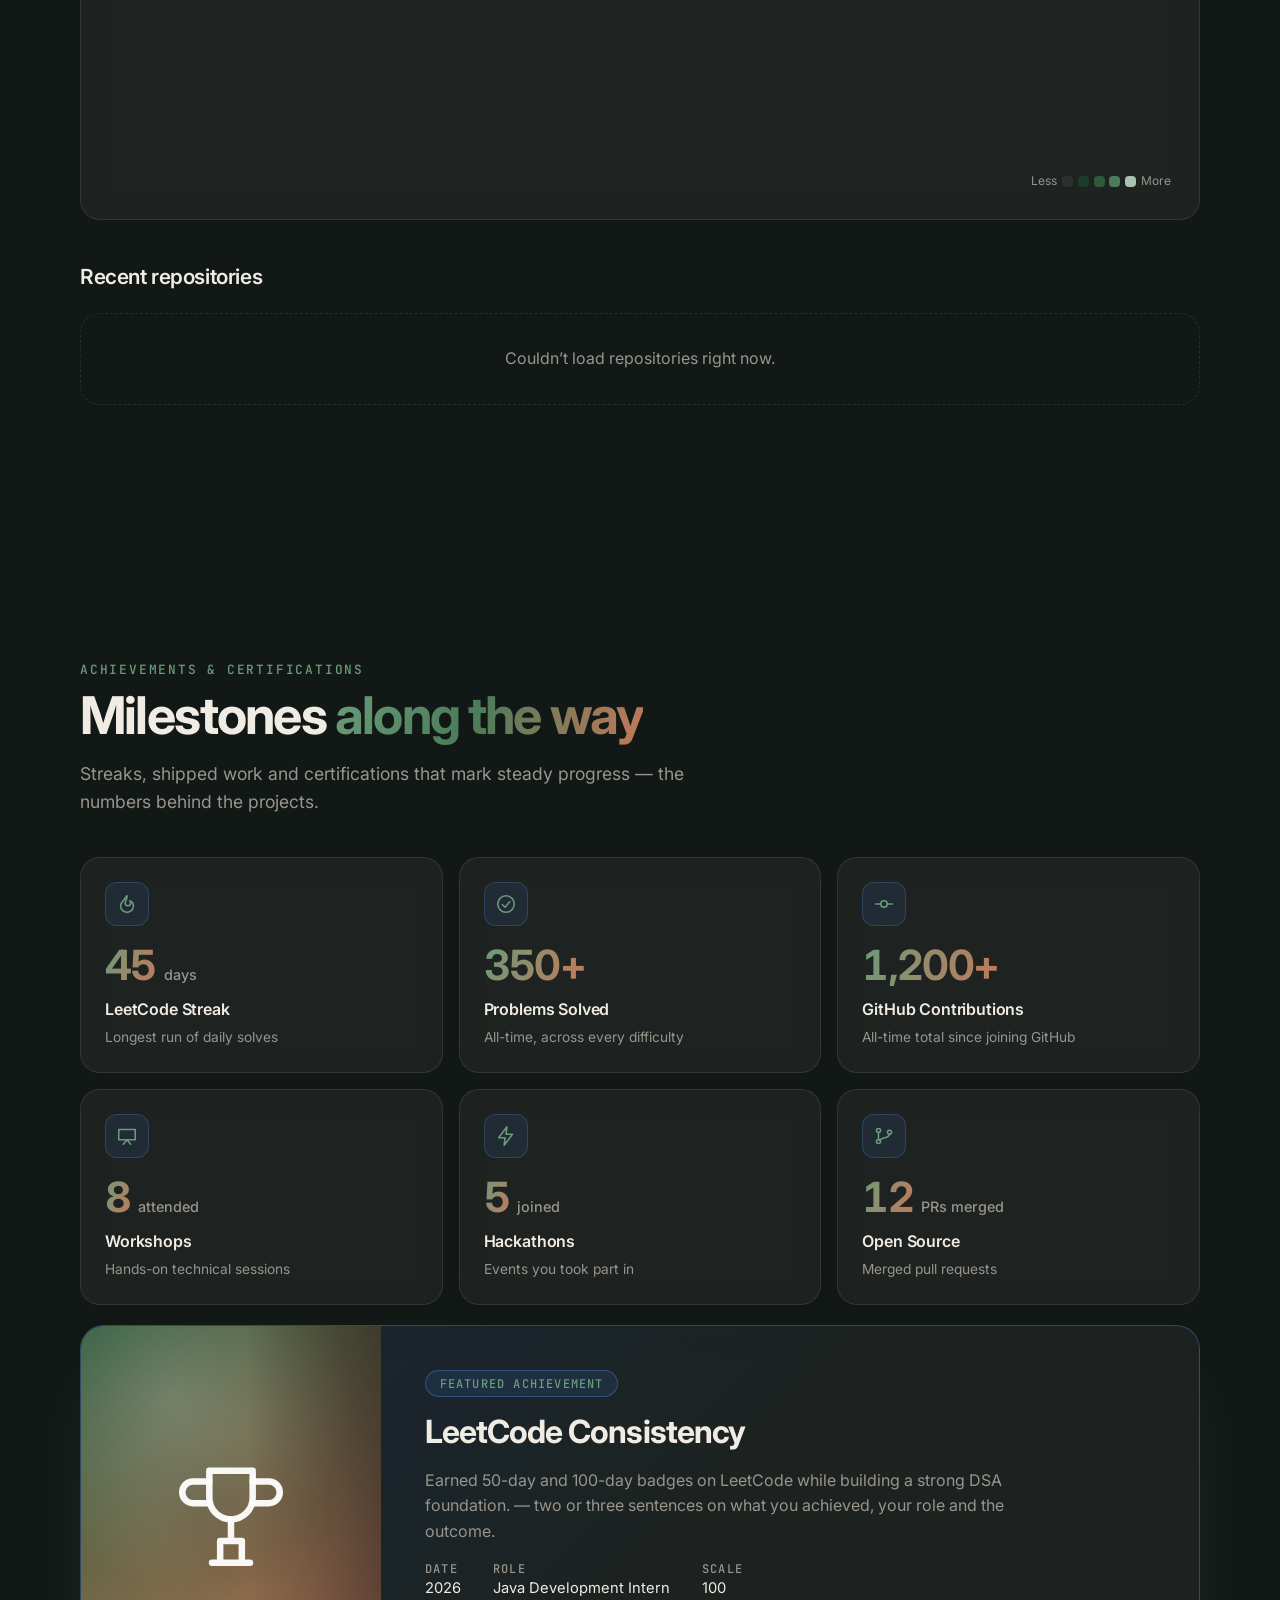
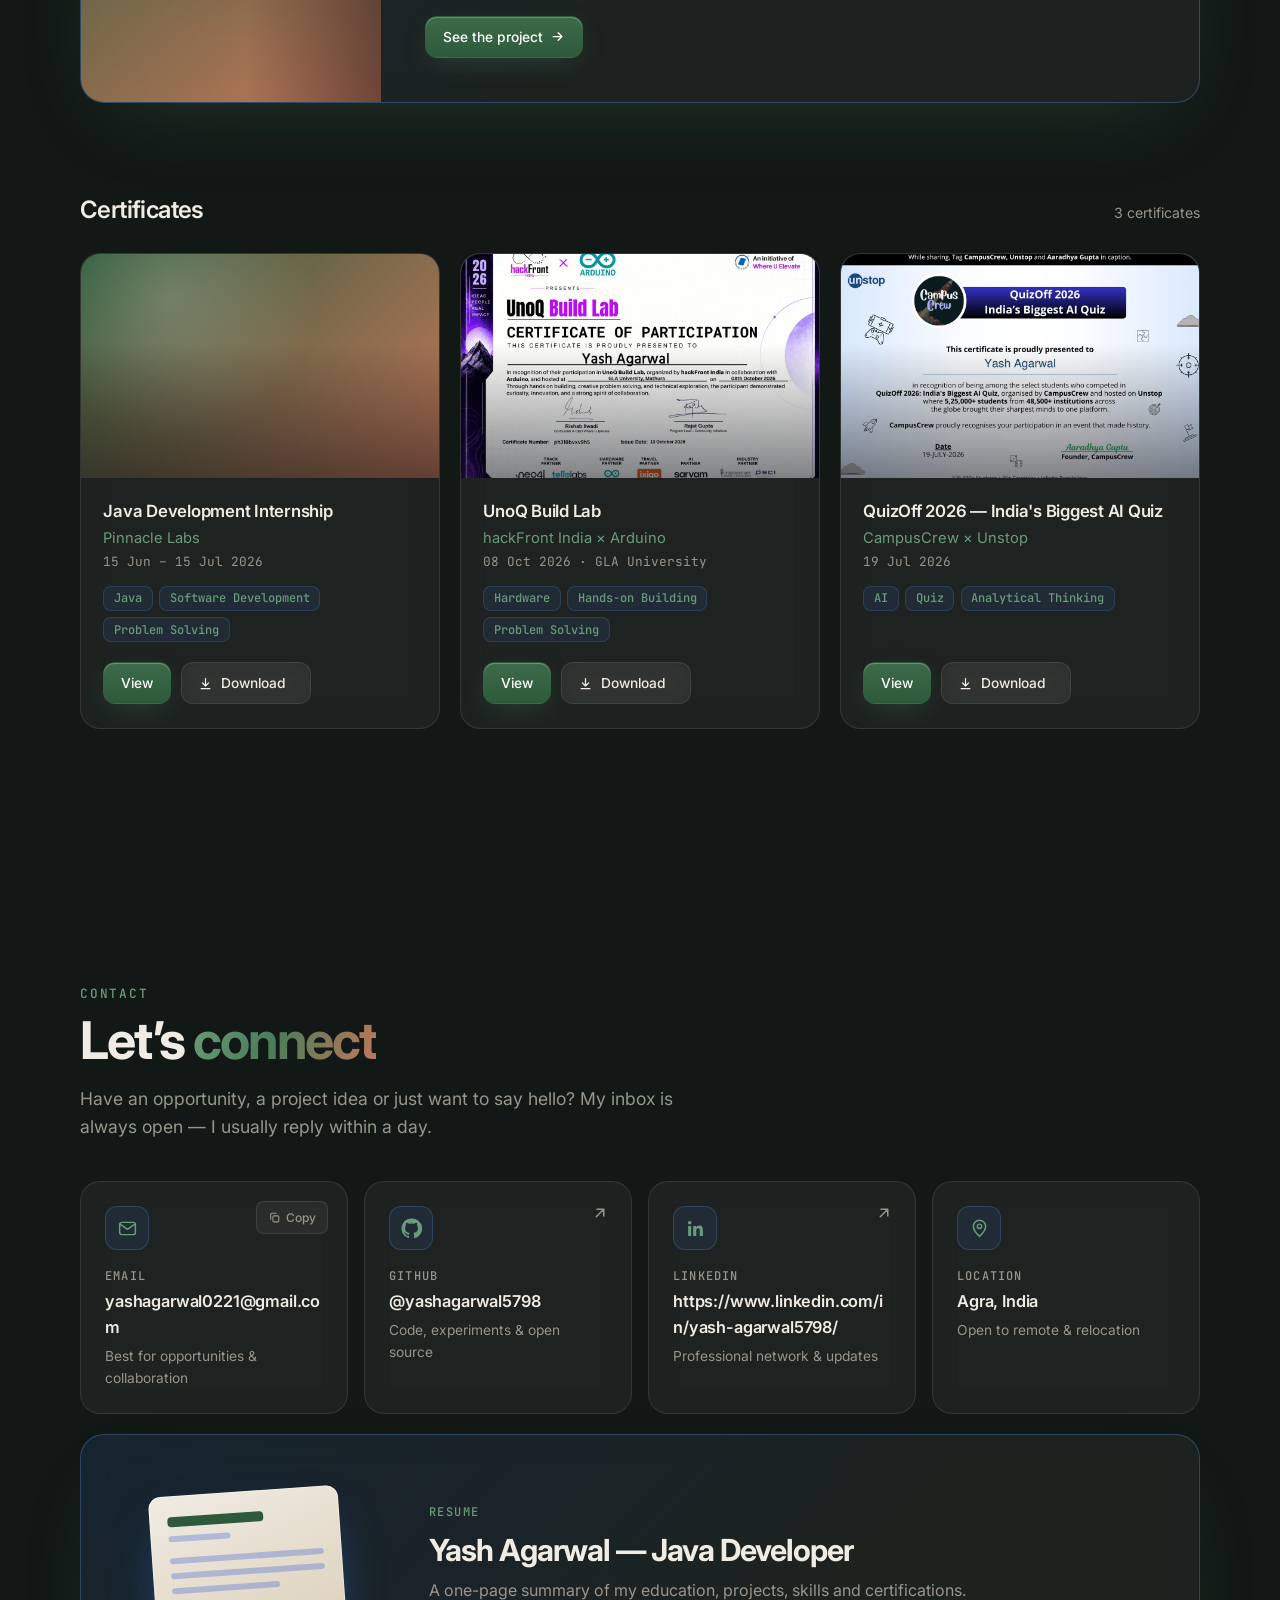
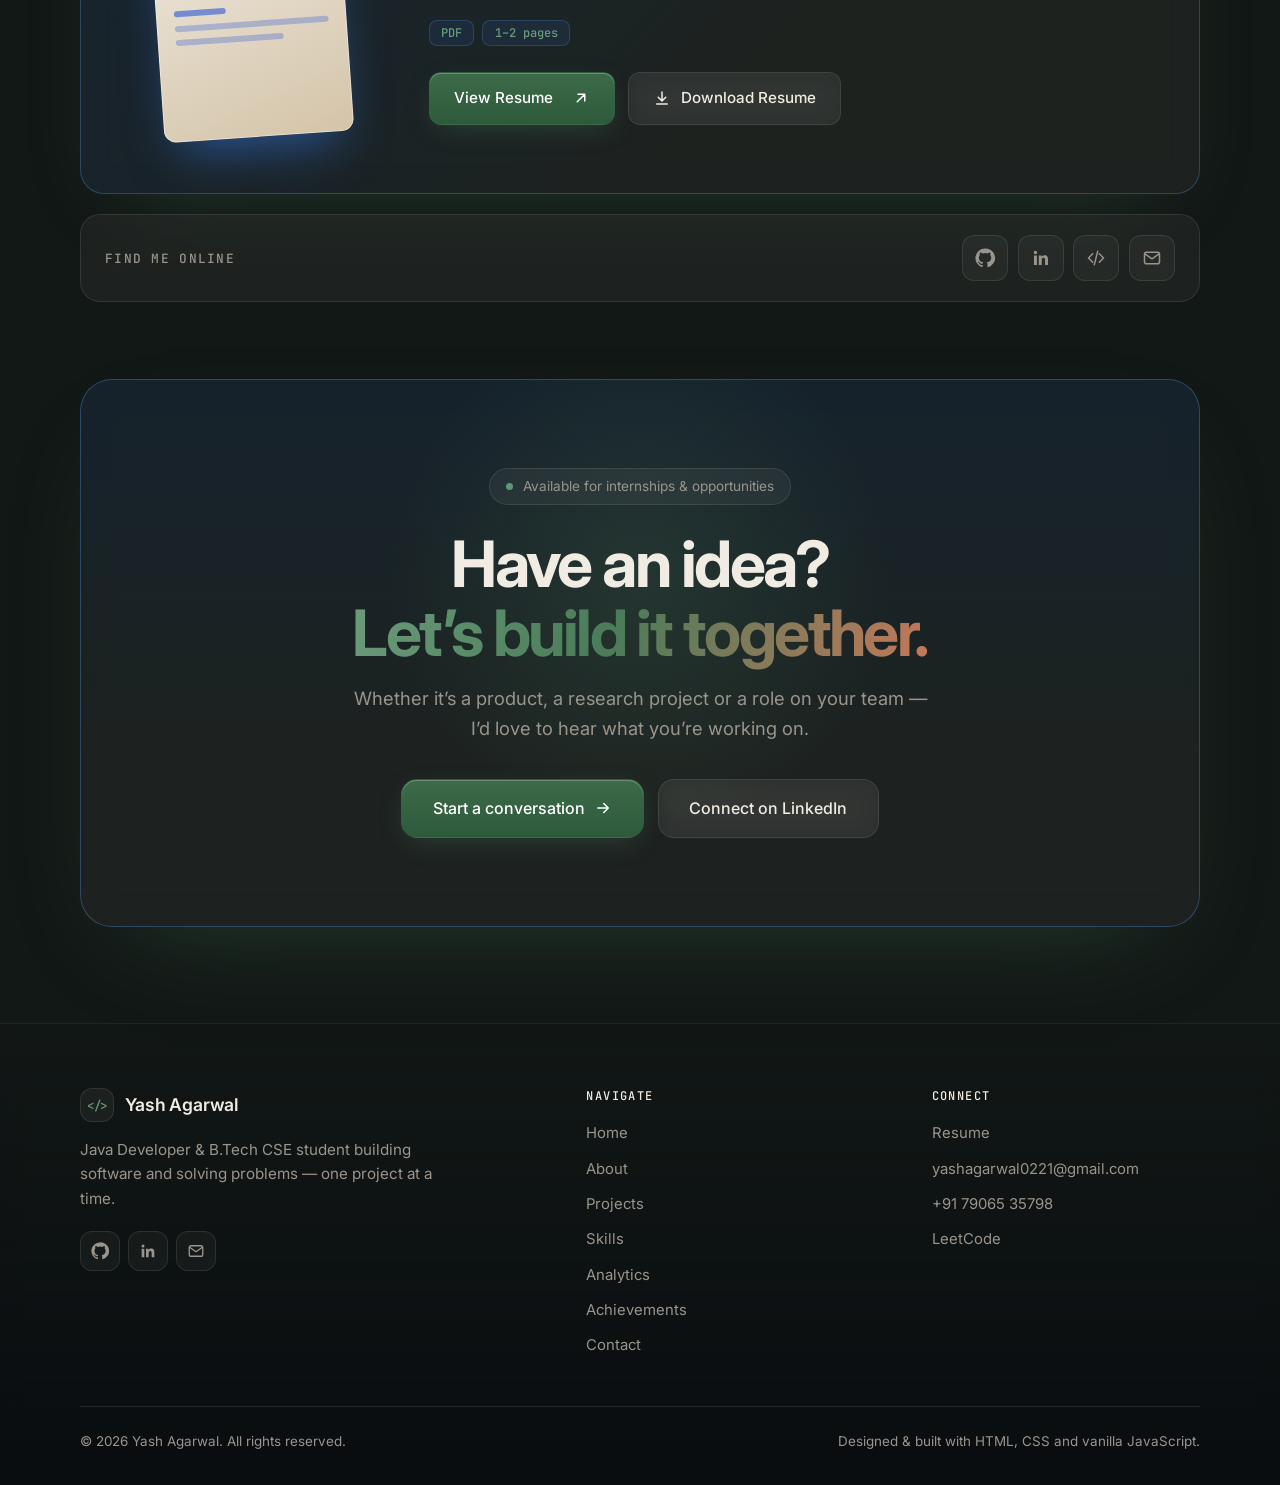
==== commit c342e735: "Full portfolio restore: original structure + personal details" ====
--- a/index.html
+++ b/index.html
@@ -1,7 +1,6 @@
 <!DOCTYPE html>
 <html lang="en" data-theme="dark">
 <head>
-<<<<<<< HEAD
   <meta charset="utf-8">
   <meta name="viewport" content="width=device-width, initial-scale=1, viewport-fit=cover">
 
@@ -190,134 +189,89 @@
         <span class="scroll-cue__mouse" aria-hidden="true"><span class="scroll-cue__wheel"></span></span>
       </button>
     </section>
-=======
-<meta charset="utf-8">
-<meta name="viewport" content="width=device-width, initial-scale=1, viewport-fit=cover">
-<script>try{var t=localStorage.getItem("pf-theme");if(t==="light"||t==="dark")document.documentElement.dataset.theme=t}catch(e){}</script>
-<title>Yash Agarwal — Java Developer | Portfolio</title>
-<meta name="theme-color" content="#121816">
-<link rel="stylesheet" href="css/variables.css">
-<link rel="stylesheet" href="css/style.css">
-<link rel="stylesheet" href="css/components.css">
-<link rel="stylesheet" href="css/animations.css">
-<link rel="stylesheet" href="css/responsive.css">
-<style>.hero__name{display:block;font-size:clamp(1.1rem,2.5vw,1.4rem);font-weight:600;letter-spacing:.12em;text-transform:uppercase;color:var(--blue-400);margin-bottom:.6rem}.avatar__inner img{width:100%;height:100%;object-fit:cover;border-radius:50%;display:block}.cert__media img{width:100%;height:100%;object-fit:cover;border-radius:inherit}</style>
-<script src="js/utils.js" defer></script>
-<script src="js/theme.js" defer></script>
-<script src="js/animations.js" defer></script>
-<script src="js/ui.js" defer></script>
-<script src="js/github.js" defer></script>
-<script src="js/leetcode.js" defer></script>
-<script src="js/main.js" defer></script>
-</head>
-<body>
-<a class="skip-link" href="#main">Skip</a>
-<div class="bg" aria-hidden="true"><span class="bg__blob bg__blob--a"></span><span class="bg__blob bg__blob--b"></span><span class="bg__blob bg__blob--c"></span><span class="bg__grid"></span></div>
-<header class="nav" data-nav>
-<div class="container nav__inner">
-<a class="nav__brand" href="#home"><span class="nav__brand-mark"></></span> Portfolio</a>
-<nav class="nav__menu" id="nav-menu" data-nav-menu>
-<ul class="nav__list">
-<li><a class="nav__link" href="#home">Home</a></li>
-<li><a class="nav__link" href="#about">About</a></li>
-<li><a class="nav__link" href="#projects">Projects</a></li>
-<li><a class="nav__link" href="#skills">Skills</a></li>
-<li><a class="nav__link" href="#analytics">Analytics</a></li>
-<li><a class="nav__link" href="#achievements">Achievements</a></li>
-<li><a class="nav__link" href="#contact">Contact</a></li>
-</ul>
-</nav>
-<button class="icon-btn" type="button" data-theme-toggle aria-label="Theme"></button>
-</div>
-</header>
-<main id="main">
-<section class="hero" id="home">
-<div class="container hero__content">
-<p class="hero__eyebrow"><span class="hero__dot"></span> Java Developer</p>
-<h1 class="hero__title"><span class="hero__name">Yash Agarwal</span><br>Building Software.<br><span class="gradient-text">Solving Problems.</span></h1>
-<p class="hero__roles">> <span data-typing data-roles='["Java Developer","DSA Learner","Problem Solver"]'>Java Developer</span></p>
-<div class="hero__actions"><a class="btn btn--primary" href="#analytics">Live Stats</a><a class="btn btn--ghost" href="https://github.com/yashagarwal5798" target="_blank" rel="me noopener">GitHub</a></div>
-</div>
+
+<section class="section about" id="about" aria-labelledby="about-title" >
+  <div class="container">
+
+    <header class="section-header" data-reveal>
+      <p class="section-eyebrow">About me</p>
+      <h2 class="section-title" id="about-title">The person <span class="gradient-text">behind the code</span></h2>
+      <p class="section-subtitle">A short introduction — who I am, what I study, and what I’m aiming for.</p>
+    </header>
+
+    <div class="about__layout">
+      <!-- Avatar -->
+      <figure class="avatar" data-ambient data-reveal style="--i:1">
+        <div class="avatar__glow" aria-hidden="true"></div>
+        <div class="avatar__ring">
+          <div class="avatar__inner">
+            <img src="assets/images/yash-profile.jpg" alt="Portrait of Yash Agarwal" width="320" height="320" loading="lazy">
+          </div>
+        </div>
+      </figure>
+
+      <!-- Introduction -->
+      <div class="about__body">
+        <h3 class="about__name" id="about-name" data-reveal style="--i:2">Yash Agarwal</h3>
+        <p class="about__role gradient-text" data-reveal style="--i:3">Java Developer · AI &amp; Data Science</p>
+
+        <div class="about__intro" data-reveal style="--i:4">
+          <p>I am Yash Agarwal, a B.Tech student specializing in Artificial Intelligence and Data Science, with a strong interest in software development and problem-solving. I enjoy building clean, user-friendly web applications and continuously improving my programming skills through hands-on projects and data structures &amp; algorithms. My primary programming language is Java, and I regularly practice coding challenges on LeetCode to strengthen my analytical thinking.</p>
+          <p>I am currently expanding my knowledge in full-stack web development, Git, GitHub, and modern development tools, while building projects that demonstrate practical skills and real-world problem-solving. I am actively seeking opportunities to learn, collaborate, and contribute through internships where I can grow as a software engineer and create meaningful solutions.</p>
+        </div>
+
+        <div class="about__actions" data-reveal style="--i:5">
+          <a class="btn btn--primary" href="assets/resume/YASH_AGARWAL.pdf" download>
+            <svg class="btn__icon" viewBox="0 0 24 24" aria-hidden="true"><path d="M12 4v11M7 11l5 5 5-5M5 20h14"/></svg>
+            Download Resume
+          </a>
+          <a class="btn btn--ghost" href="#contact">Contact Me</a>
+        </div>
+      </div>
+    </div>
+
+    <!-- Info cards -->
+    <ul class="info-grid" role="list">
+      <li class="info-card" data-glow data-reveal style="--i:1">
+        <span class="info-card__icon" aria-hidden="true">
+          <svg viewBox="0 0 24 24"><path d="M2 9l10-5 10 5-10 5L2 9z"/><path d="M6 11.5V16c0 1.2 2.7 3 6 3s6-1.8 6-3v-4.5"/></svg>
+        </span>
+        <h3 class="info-card__label">Education</h3>
+        <p class="info-card__value">B.Tech CSE (AI &amp; Data Science)</p>
+        <p class="info-card__meta">GLA University · 2025 – 2029 · CPI 7.93</p>
+      </li>
+
+      <li class="info-card" data-glow data-reveal style="--i:2">
+        <span class="info-card__icon" aria-hidden="true">
+          <svg viewBox="0 0 24 24"><circle cx="12" cy="12" r="9"/><circle cx="12" cy="12" r="4.5"/><circle cx="12" cy="12" r=".8"/></svg>
+        </span>
+        <h3 class="info-card__label">Focus</h3>
+        <p class="info-card__value">Java, DSA &amp; Problem Solving</p>
+        <p class="info-card__meta">CGPA 7.93 · Building strong foundations</p>
+      </li>
+
+      <li class="info-card" data-glow data-reveal style="--i:3">
+        <span class="info-card__icon" aria-hidden="true">
+          <svg viewBox="0 0 24 24"><path d="M5 21V4M5 4h11l-2 4 2 4H5"/></svg>
+        </span>
+        <h3 class="info-card__label">Goal</h3>
+        <p class="info-card__value">Software Engineer</p>
+        <p class="info-card__meta">Open to internships &amp; opportunities</p>
+      </li>
+
+      <li class="info-card" data-glow data-reveal style="--i:4">
+        <span class="info-card__icon" aria-hidden="true">
+          <svg viewBox="0 0 24 24"><path d="M12 21s7-6.2 7-11.5A7 7 0 0 0 5 9.5C5 14.8 12 21 12 21z"/><circle cx="12" cy="9.5" r="2.5"/></svg>
+        </span>
+        <h3 class="info-card__label">Location</h3>
+        <p class="info-card__value">Agra, India</p>
+        <p class="info-card__meta">Open to remote &amp; relocation</p>
+      </li>
+    </ul>
+
+  </div>
 </section>
-<section class="section about" id="about">
-<div class="container">
-<header class="section-header"><p class="section-eyebrow">About me</p><h2 class="section-title">The person <span class="gradient-text">behind the code</span></h2></header>
-<div class="about__layout">
-<figure class="avatar"><div class="avatar__ring"><div class="avatar__inner"><img src="assets/images/yash-profile.jpg" alt="Yash Agarwal" width="320" height="320" loading="lazy"></div></div></figure>
-<div class="about__body">
-<h3 class="about__name">Yash Agarwal</h3>
-<p class="about__role gradient-text">Java Developer · AI & Data Science</p>
-<div class="about__intro"><p>I am Yash Agarwal, a B.Tech student specializing in Artificial Intelligence and Data Science. My primary language is Java; I practice on LeetCode and seek software engineering internships.</p></div>
-<div class="about__actions"><a class="btn btn--primary" href="assets/resume/YASH_AGARWAL.pdf" download>Download Resume</a><a class="btn btn--ghost" href="#contact">Contact Me</a></div>
-</div></div>
-<ul class="info-grid" role="list">
-<li class="info-card" data-glow><h3 class="info-card__label">Education</h3><p class="info-card__value">B.Tech CSE (AI & Data Science)</p><p class="info-card__meta">GLA University · 2025–2029 · CPI 7.93</p></li>
-<li class="info-card" data-glow><h3 class="info-card__label">Focus</h3><p class="info-card__value">Java, DSA</p><p class="info-card__meta">Problem solving</p></li>
-<li class="info-card" data-glow><h3 class="info-card__label">Goal</h3><p class="info-card__value">Software Engineer</p><p class="info-card__meta">Open to internships</p></li>
-<li class="info-card" data-glow><h3 class="info-card__label">Location</h3><p class="info-card__value">Agra, India</p><p class="info-card__meta">Remote OK</p></li>
-</ul></div></section>
-<section class="section projects" id="projects"><div class="container"><header class="section-header"><p class="section-eyebrow">Projects</p><h2 class="section-title">Things I've <span class="gradient-text">built</span></h2><p class="section-subtitle">Coming soon — focusing on DSA and Java right now.</p></header>
-<div class="projects__empty" style="padding:2.5rem;text-align:center;border:1px dashed var(--border);border-radius:var(--radius-card);color:var(--text-muted)"><p>No projects published yet</p><a class="btn btn--ghost" href="https://github.com/yashagarwal5798" target="_blank" rel="noopener">View GitHub</a></div></div></section>
-<section class="section skills" id="skills"><div class="container"><header class="section-header"><p class="section-eyebrow">Skills</p><h2 class="section-title">Tools I <span class="gradient-text">work with</span></h2></header>
-<ul class="cat-grid" role="list">
-<li class="cat-item"><article class="cat" data-glow><h3 class="cat__title">Languages</h3><ul class="skill-list" role="list">
-<li class="skill"><span class="skill__name">Java</span> <span class="skill__level">Intermediate</span></li>
-<li class="skill"><span class="skill__name">Python</span> <span class="skill__level">Intermediate</span></li>
-<li class="skill"><span class="skill__name">C</span> <span class="skill__level">Beginner</span></li>
-</ul></article></li>
-<li class="cat-item"><article class="cat" data-glow><h3 class="cat__title">Tools</h3><ul class="skill-list" role="list">
-<li class="skill"><span class="skill__name">Git</span></li>
-<li class="skill"><span class="skill__name">GitHub</span></li>
-<li class="skill"><span class="skill__name">VS Code</span></li>
-</ul></article></li>
-<li class="cat-item"><article class="cat" data-glow><h3 class="cat__title">Focus</h3><ul class="skill-list" role="list">
-<li class="skill"><span class="skill__name">DSA / LeetCode</span></li>
-<li class="skill"><span class="skill__name">Problem Solving</span></li>
-</ul></article></li>
-</ul></div></section>
->>>>>>> b6d5e1ad24734caab82d8a634972896e55a256db
-
-<section class="section analytics" id="analytics" aria-labelledby="analytics-title" data-analytics data-github-user="yashagarwal5798" data-leetcode-user="yashagarwal5798">
-<div class="container">
-<header class="section-header">
-<p class="section-eyebrow">Developer analytics</p>
-<h2 class="section-title" id="analytics-title">Code, <span class="gradient-text">measured</span></h2>
-<p class="section-subtitle">Live numbers from GitHub and LeetCode — fetched when you open this page.</p>
-</header>
-<div class="dash-grid">
-<article class="card" data-gh-card data-state="loading" aria-labelledby="gh-title">
-<header class="card__head">
-<span class="an-avatar" aria-hidden="true"><img class="an-avatar__img" alt="" width="56" height="56" data-gh="avatar" hidden><span class="an-avatar__initial" data-gh="initial">G</span></span>
-<div class="card__id">
-<h3 class="card__name" id="gh-title" data-gh="name">GitHub</h3>
-<a class="card__user" data-gh="profile" href="https://github.com/yashagarwal5798" target="_blank" rel="noopener">@yashagarwal5798</a>
-</div></header>
-<ul class="stats-row" role="list">
-<li><span class="stat__val" data-gh="repos">—</span><span class="stat__label">Repos</span></li>
-<li><span class="stat__val" data-gh="followers">—</span><span class="stat__label">Followers</span></li>
-<li><span class="stat__val" data-gh="stars">—</span><span class="stat__label">Stars</span></li>
-</ul>
-<p class="card__note" data-gh="bio"></p>
-</article>
-<article class="card" data-lc-card data-state="loading" aria-labelledby="lc-title">
-<header class="card__head">
-<span class="an-avatar" aria-hidden="true"><span class="an-avatar__initial" data-lc="initial">L</span></span>
-<div class="card__id">
-<h3 class="card__name" id="lc-title">LeetCode</h3>
-<a class="card__user" data-lc="profile" href="https://leetcode.com/u/yashagarwal5798/" target="_blank" rel="noopener">@yashagarwal5798</a>
-</div></header>
-<ul class="stats-row" role="list">
-<li><span class="stat__val" data-lc="solved">—</span><span class="stat__label">Solved</span></li>
-<li><span class="stat__val" data-lc="ranking">—</span><span class="stat__label">Ranking</span></li>
-<li><span class="stat__val" data-lc="streak">—</span><span class="stat__label">Streak</span></li>
-</ul>
-</article>
-</div>
-<p style="margin-top:1.5rem;text-align:center;color:var(--text-muted);font-size:0.9rem">Stats load live via GitHub & LeetCode APIs. If blank, refresh or check network.</p>
-</div>
-</section>
-
-<<<<<<< HEAD
+
 <section class="section projects" id="projects" aria-labelledby="projects-title" data-projects>
   <div class="container">
 
@@ -1130,25 +1084,5 @@
   <svg class="to-top__arrow" viewBox="0 0 24 24" aria-hidden="true"><path d="M12 19V5M5 12l7-7 7 7"/></svg>
 </button>
 
-=======
-<section class="section" id="achievements"><div class="container">
-<header class="section-header"><p class="section-eyebrow">Achievements</p><h2 class="section-title">Milestones <span class="gradient-text">so far</span></h2></header>
-<div class="certs"><div class="certs__head"><h3 class="certs__title">Certificates</h3><p class="certs__count">3</p></div>
-<ul class="certs__grid" role="list">
-<li class="cert-item"><article class="cert"><div class="cert__body"><h4 class="cert__title">Java Development Internship</h4><p class="cert__org">Pinnacle Labs</p><p class="cert__date">Jun–Jul 2026</p><a class="btn btn--primary btn--sm" href="assets/certificates/pinnacle-java-internship.pdf" target="_blank">View</a></div></article></li>
-<li class="cert-item"><article class="cert"><div class="cert__body"><h4 class="cert__title">UnoQ Build Lab</h4><p class="cert__org">hackFront × Arduino</p><p class="cert__date">Oct 2026</p><a class="btn btn--primary btn--sm" href="assets/certificates/unoq-build-lab.jpg" target="_blank">View</a></div></article></li>
-<li class="cert-item"><article class="cert"><div class="cert__body"><h4 class="cert__title">QuizOff 2026 AI Quiz</h4><p class="cert__org">CampusCrew × Unstop</p><p class="cert__date">Jul 2026</p><a class="btn btn--primary btn--sm" href="assets/certificates/quizoff-2026.jpg" target="_blank">View</a></div></article></li>
-</ul></div></div></section>
-<section class="section" id="contact"><div class="container">
-<header class="section-header"><p class="section-eyebrow">Contact</p><h2 class="section-title">Let's <span class="gradient-text">connect</span></h2></header>
-<ul class="contact__grid" role="list">
-<li class="c-card" data-glow><h3 class="c-card__label">Email</h3><a class="c-card__link" href="mailto:yashagarwal0221@gmail.com">yashagarwal0221@gmail.com</a></li>
-<li class="c-card" data-glow><h3 class="c-card__label">Phone</h3><a class="c-card__link" href="tel:+917906535798">+91 79065 35798</a></li>
-<li class="c-card" data-glow><h3 class="c-card__label">GitHub</h3><a class="c-card__link" href="https://github.com/yashagarwal5798" target="_blank">@yashagarwal5798</a></li>
-<li class="c-card" data-glow><h3 class="c-card__label">LeetCode</h3><a class="c-card__link" href="https://leetcode.com/u/yashagarwal5798/" target="_blank">@yashagarwal5798</a></li>
-</ul></div></section>
-</main>
-<footer class="site-footer"><div class="container"><p>© 2026 Yash Agarwal</p></div></footer>
->>>>>>> b6d5e1ad24734caab82d8a634972896e55a256db
 </body>
 </html>
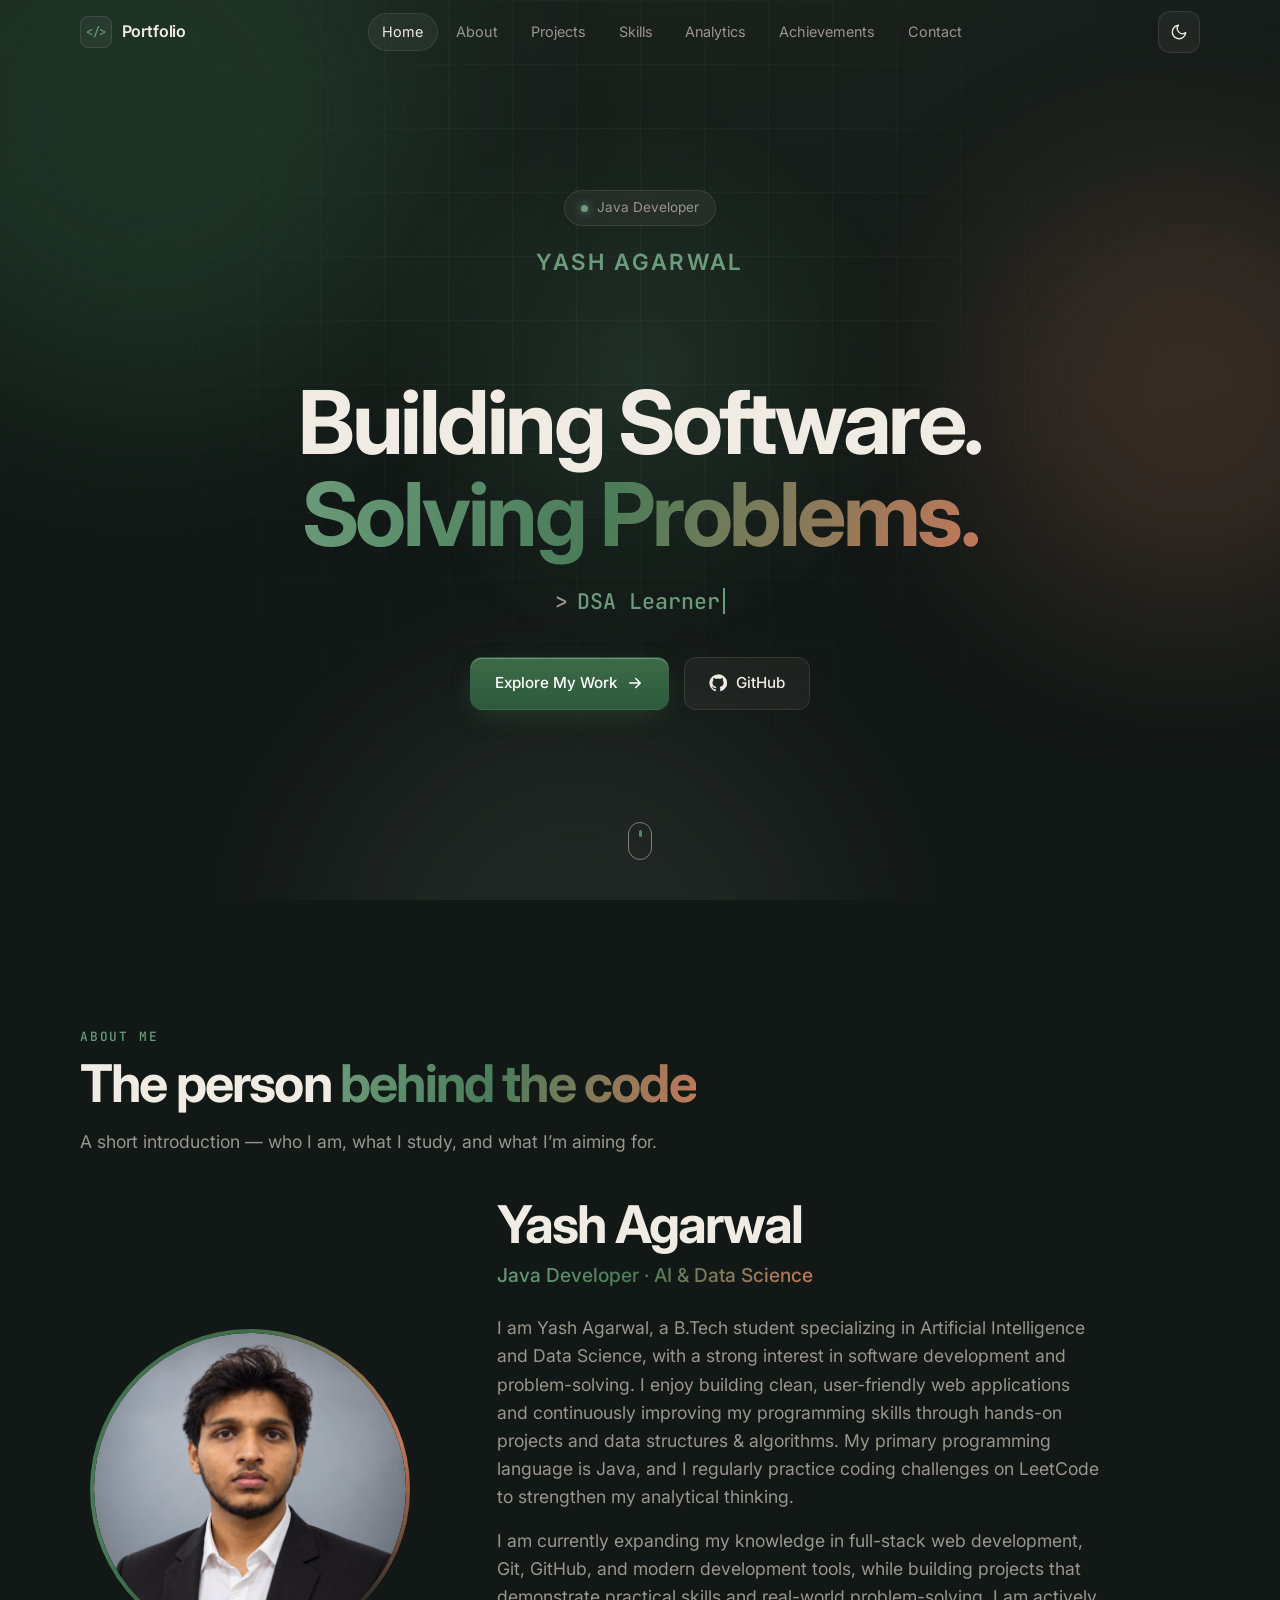
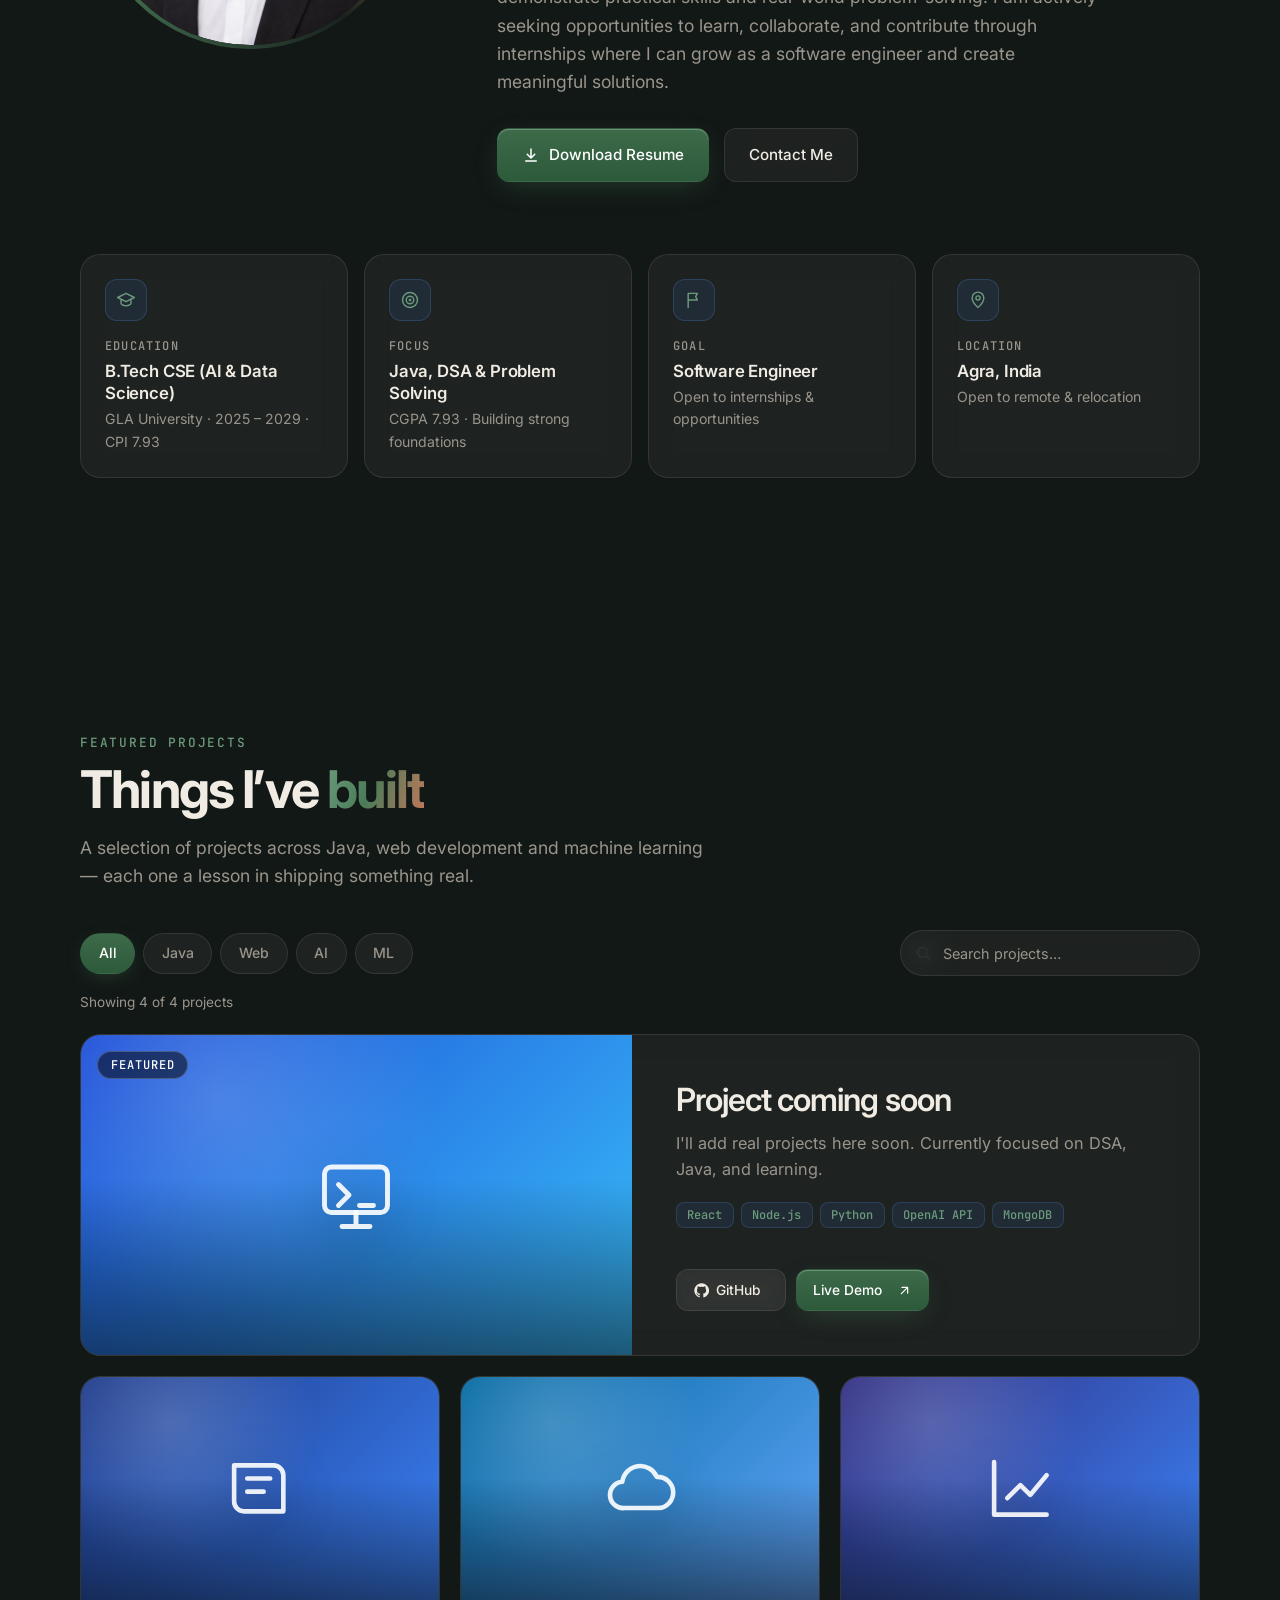
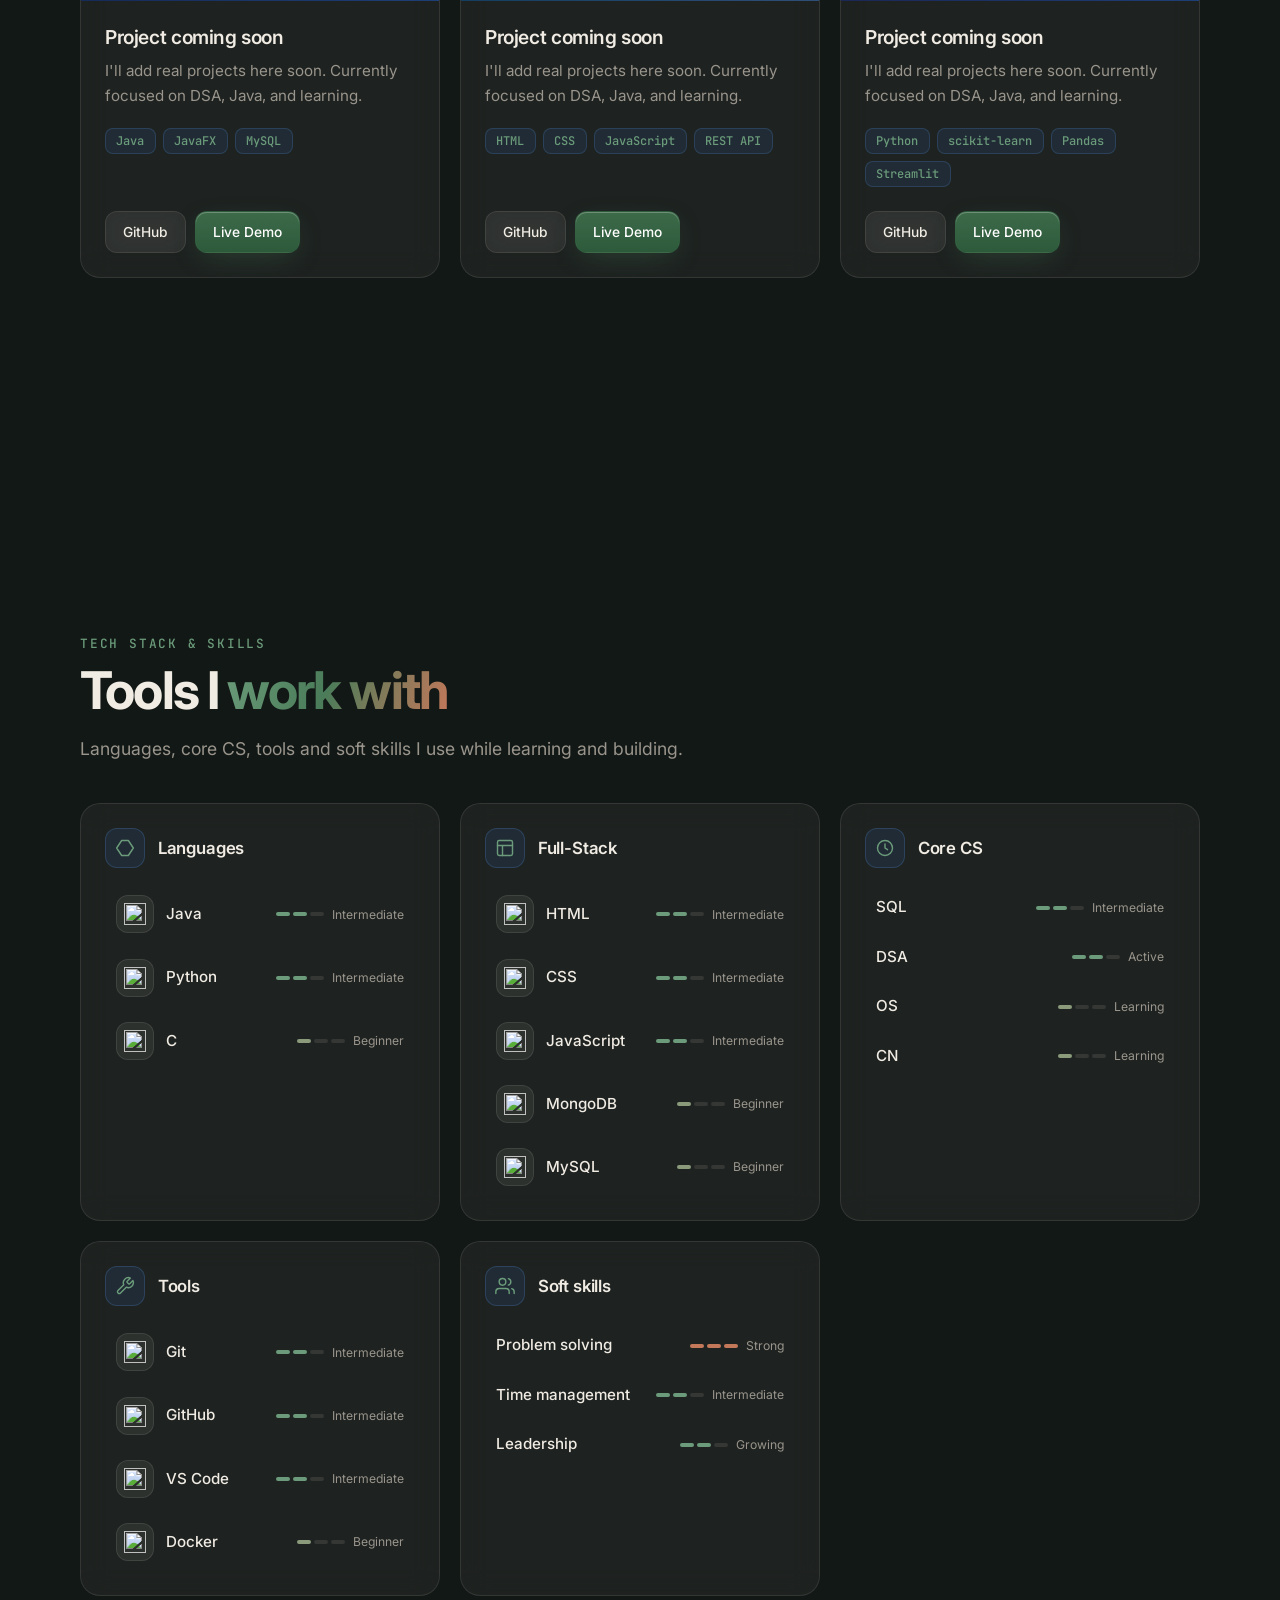
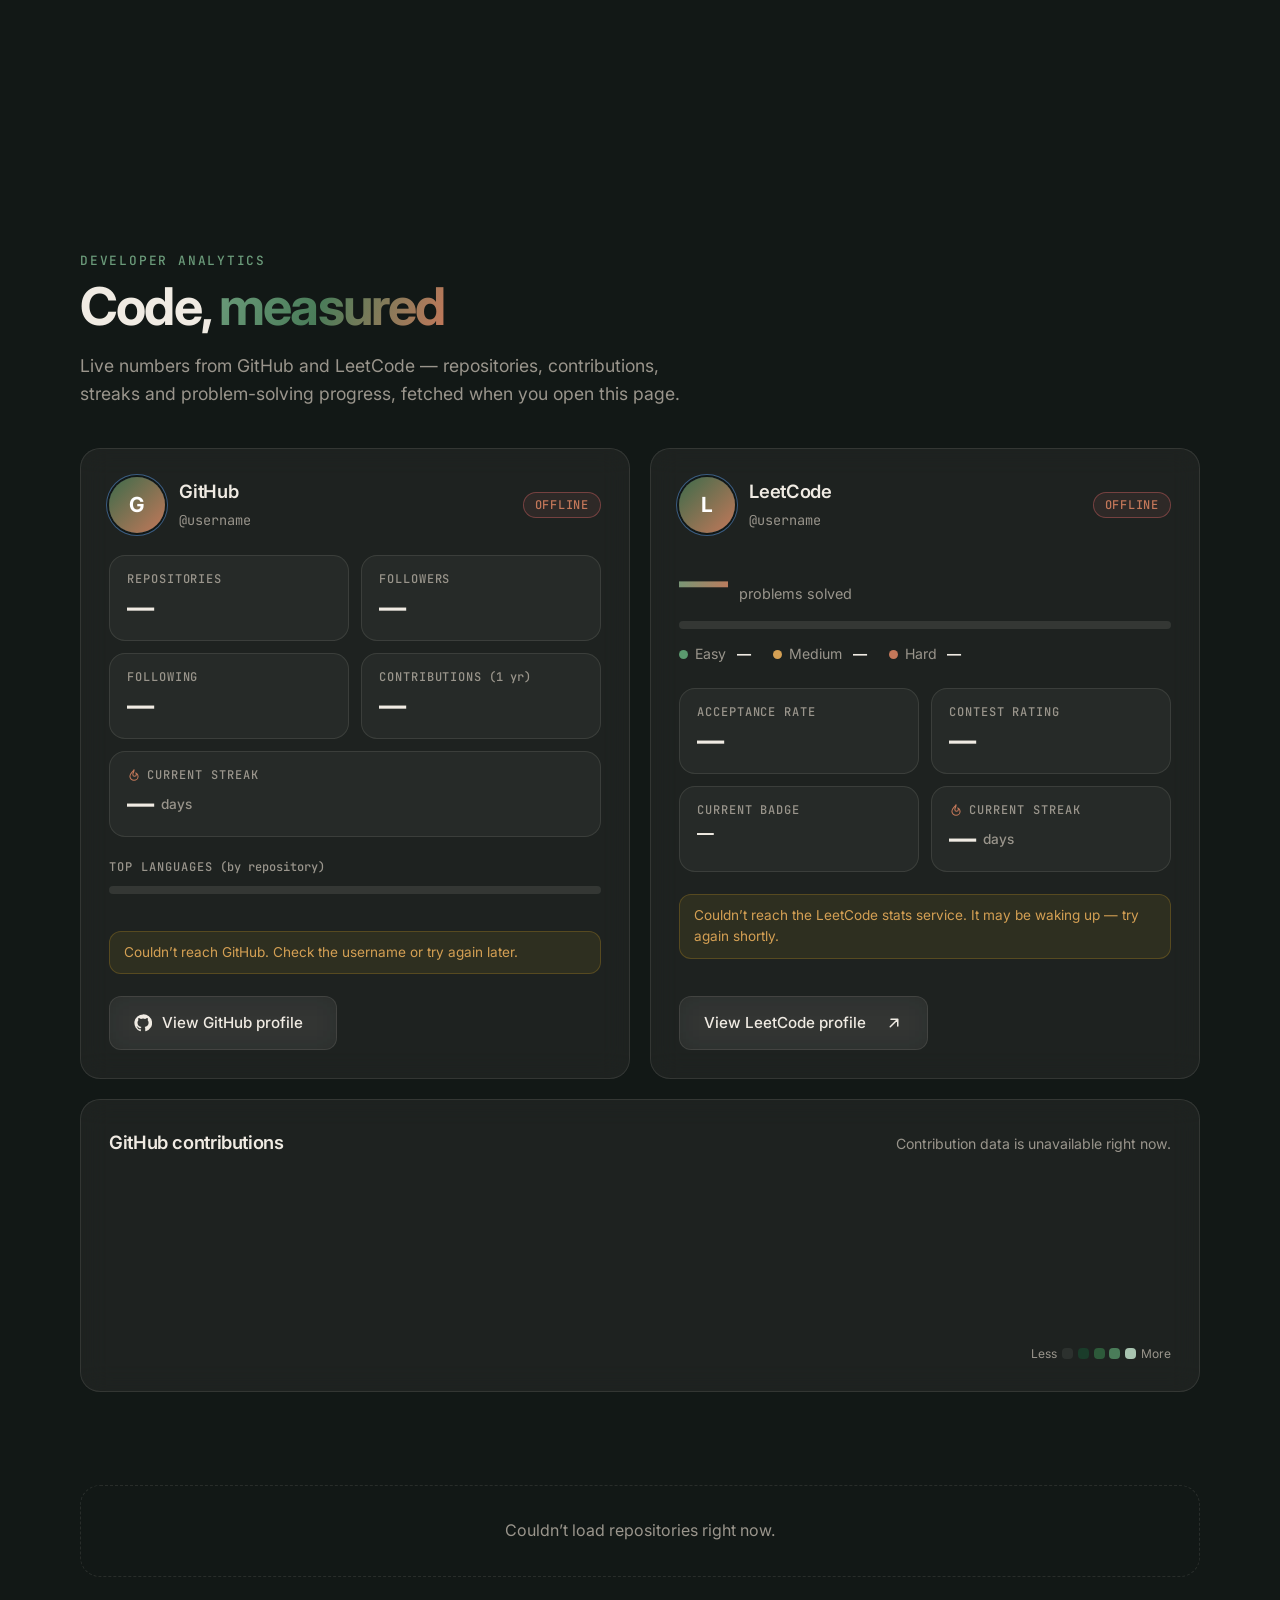
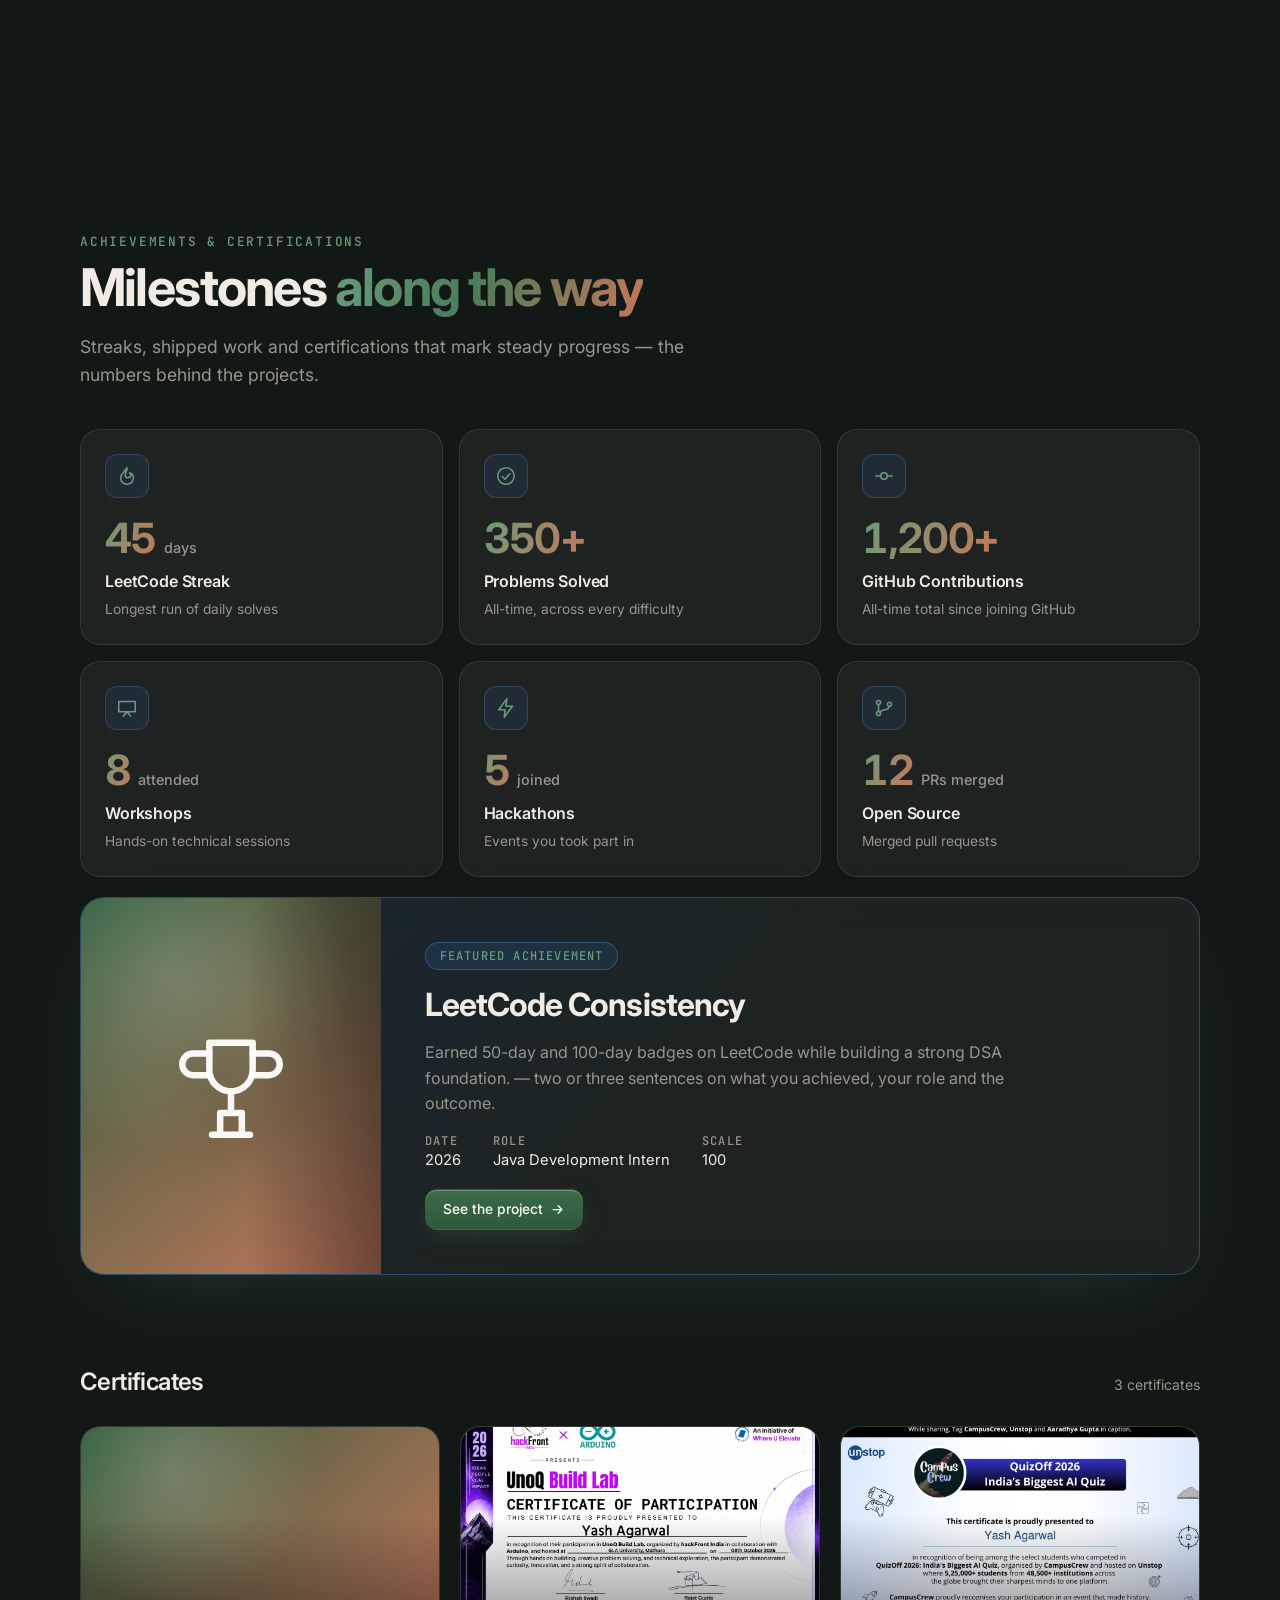
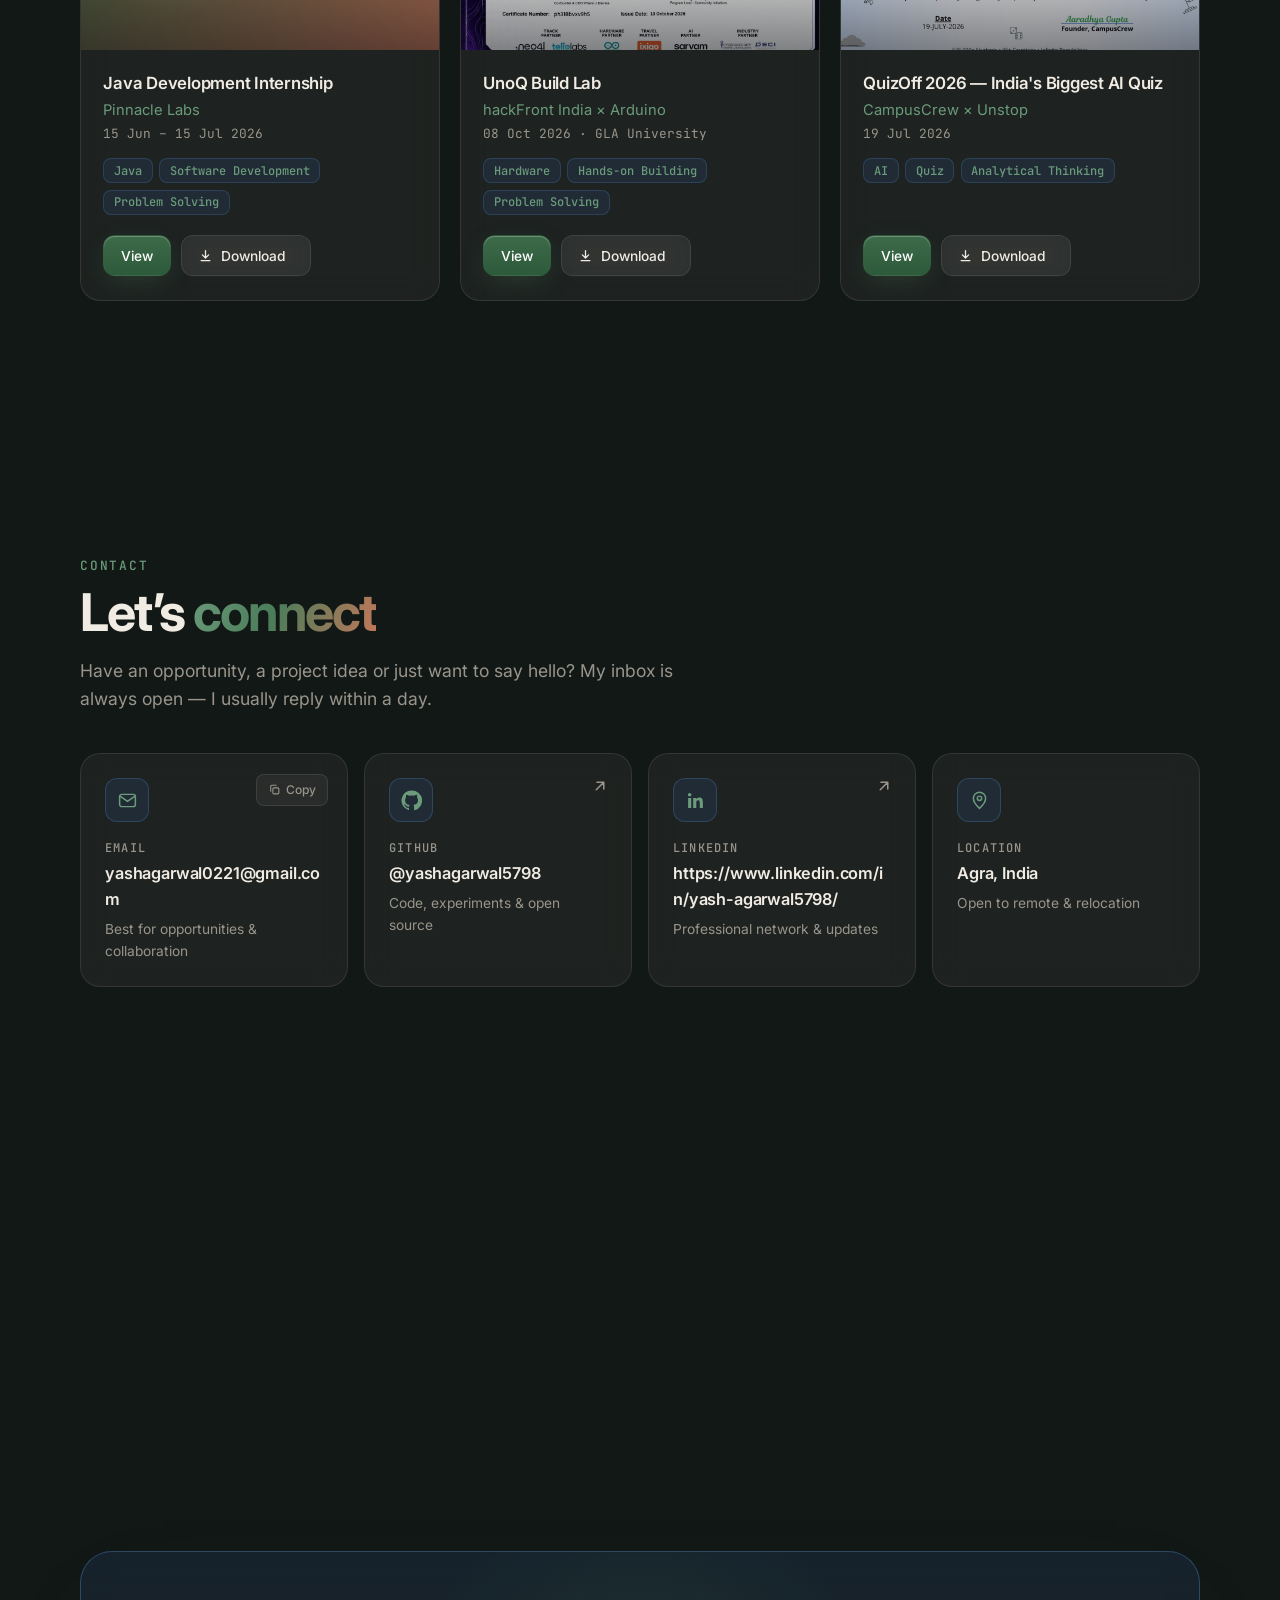
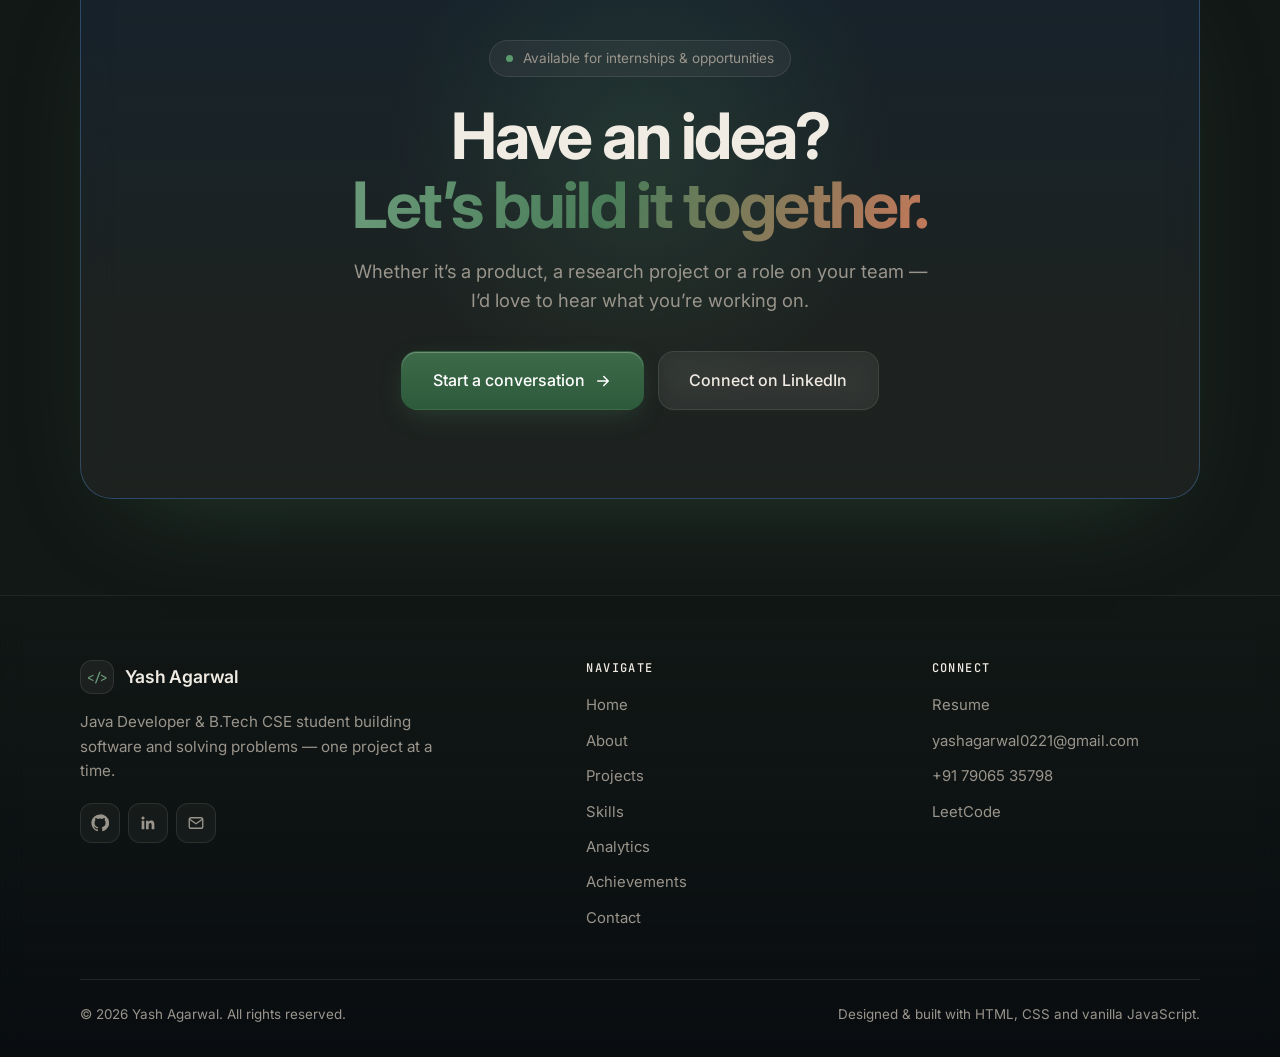
==== commit 46be0a05: "Skills: honest list - Languages, Full-Stack, Core CS, Tools, Soft skills" ====
--- a/index.html
+++ b/index.html
@@ -404,253 +404,155 @@
     <header class="section-header" data-reveal>
       <p class="section-eyebrow">Tech stack &amp; skills</p>
       <h2 class="section-title" id="skills-title">Tools I <span class="gradient-text">work with</span></h2>
-      <p class="section-subtitle">The languages, frameworks and tools I use to design, build and ship — with an honest look at how comfortable I am in each.</p>
+      <p class="section-subtitle">Languages, core CS, tools and soft skills I use while learning and building.</p>
     </header>
 
-    <!-- Technology counter -->
-    <dl class="stats" data-reveal style="--i:1">
-      <div class="stat stat--main"><dt>Technologies</dt><dd><span data-stat="all">0</span></dd></div>
-      <div class="stat"><dt>Advanced</dt><dd><span data-stat="advanced">0</span></dd></div>
-      <div class="stat"><dt>Intermediate</dt><dd><span data-stat="intermediate">0</span></dd></div>
-      <div class="stat"><dt>Beginner</dt><dd><span data-stat="beginner">0</span></dd></div>
-    </dl>
-
-    <!-- Toolbar -->
-    <div class="toolbar" data-reveal style="--i:2">
-      <div class="toolbar__filters" role="group" aria-label="Filter technologies by category">
-        <button class="chip is-active" type="button" data-filter="all" aria-pressed="true">All</button>
-        <button class="chip" type="button" data-filter="programming" aria-pressed="false">Programming</button>
-        <button class="chip" type="button" data-filter="frontend" aria-pressed="false">Frontend</button>
-        <button class="chip" type="button" data-filter="backend" aria-pressed="false">Backend</button>
-        <button class="chip" type="button" data-filter="database" aria-pressed="false">Database</button>
-        <button class="chip" type="button" data-filter="ai" aria-pressed="false">AI &amp; Data Science</button>
-        <button class="chip" type="button" data-filter="tools" aria-pressed="false">Tools</button>
-      </div>
-      <div class="search">
-        <label class="sr-only" for="skill-search">Search technologies</label>
-        <svg class="search__icon" viewBox="0 0 24 24" aria-hidden="true"><circle cx="11" cy="11" r="7"/><path d="M20 20l-3.5-3.5"/></svg>
-        <input class="search__input" id="skill-search" type="search" placeholder="Search technologies…" autocomplete="off" data-skill-search>
-      </div>
-    </div>
-    <p class="skills__status" role="status" aria-live="polite" data-skill-status></p>
-
-    <ul class="cat-grid" role="list" data-skill-grid>
-      <li class="cat-item" data-reveal style="--i:2" data-category="programming">
-        <article class="cat" data-glow aria-labelledby="cat-programming">
+    <ul class="cat-grid" role="list">
+
+      <li class="cat-item" data-reveal style="--i:1" data-category="languages">
+        <article class="cat" data-glow aria-labelledby="cat-languages">
           <header class="cat__head">
-            <span class="cat__icon" aria-hidden="true"><svg viewBox="0 0 24 24"><path d="M8 8l-4 4 4 4M16 8l4 4-4 4M14 5l-4 14"/></svg></span>
-            <h3 class="cat__title" id="cat-programming">Programming</h3>
-            <span class="cat__count" data-cat-count>4</span>
+            <span class="cat__icon" aria-hidden="true"><svg viewBox="0 0 24 24"><path d="M8 3l-6 9 6 9h8l6-9-6-9H8z"/></svg></span>
+            <h3 class="cat__title" id="cat-languages">Languages</h3>
           </header>
           <ul class="skill-list" role="list">
-          <li class="skill" data-level="advanced" data-name="java">
-            <span class="icon"><img src="https://cdn.jsdelivr.net/gh/devicons/devicon@v2.16.0/icons/java/java-original.svg" alt="" width="28" height="28" loading="lazy" decoding="async" data-fallback="J"></span>
-            <span class="skill__name">Java</span>
-            <span class="skill__level"><span class="skill__bars" aria-hidden="true"><i></i><i></i><i></i></span><span>Advanced</span></span>
-          </li>
-          <li class="skill" data-level="intermediate" data-name="python">
-            <span class="icon"><img src="https://cdn.jsdelivr.net/gh/devicons/devicon@v2.16.0/icons/python/python-original.svg" alt="" width="28" height="28" loading="lazy" decoding="async" data-fallback="P"></span>
-            <span class="skill__name">Python</span>
-            <span class="skill__level"><span class="skill__bars" aria-hidden="true"><i></i><i></i><i></i></span><span>Intermediate</span></span>
-          </li>
-          <li class="skill" data-level="intermediate" data-name="c++">
-            <span class="icon"><img src="https://cdn.jsdelivr.net/gh/devicons/devicon@v2.16.0/icons/cplusplus/cplusplus-original.svg" alt="" width="28" height="28" loading="lazy" decoding="async" data-fallback="C"></span>
-            <span class="skill__name">C++</span>
-            <span class="skill__level"><span class="skill__bars" aria-hidden="true"><i></i><i></i><i></i></span><span>Intermediate</span></span>
-          </li>
-          <li class="skill" data-level="intermediate" data-name="javascript">
-            <span class="icon"><img src="https://cdn.jsdelivr.net/gh/devicons/devicon@v2.16.0/icons/javascript/javascript-original.svg" alt="" width="28" height="28" loading="lazy" decoding="async" data-fallback="J"></span>
-            <span class="skill__name">JavaScript</span>
-            <span class="skill__level"><span class="skill__bars" aria-hidden="true"><i></i><i></i><i></i></span><span>Intermediate</span></span>
-          </li>
+            <li class="skill" data-level="intermediate" data-name="java">
+              <span class="icon"><img src="https://cdn.jsdelivr.net/gh/devicons/devicon@v2.16.0/icons/java/java-original.svg" alt="" width="28" height="28" loading="lazy" decoding="async" data-fallback="J"></span>
+              <span class="skill__name">Java</span>
+              <span class="skill__level"><span class="skill__bars" aria-hidden="true"><i></i><i></i><i></i></span><span>Intermediate</span></span>
+            </li>
+            <li class="skill" data-level="intermediate" data-name="python">
+              <span class="icon"><img src="https://cdn.jsdelivr.net/gh/devicons/devicon@v2.16.0/icons/python/python-original.svg" alt="" width="28" height="28" loading="lazy" decoding="async" data-fallback="P"></span>
+              <span class="skill__name">Python</span>
+              <span class="skill__level"><span class="skill__bars" aria-hidden="true"><i></i><i></i><i></i></span><span>Intermediate</span></span>
+            </li>
+            <li class="skill" data-level="beginner" data-name="c">
+              <span class="icon"><img src="https://cdn.jsdelivr.net/gh/devicons/devicon@v2.16.0/icons/c/c-original.svg" alt="" width="28" height="28" loading="lazy" decoding="async" data-fallback="C"></span>
+              <span class="skill__name">C</span>
+              <span class="skill__level"><span class="skill__bars" aria-hidden="true"><i></i><i></i><i></i></span><span>Beginner</span></span>
+            </li>
           </ul>
         </article>
       </li>
-      <li class="cat-item" data-reveal style="--i:3" data-category="frontend">
-        <article class="cat" data-glow aria-labelledby="cat-frontend">
+
+      <li class="cat-item" data-reveal style="--i:2" data-category="fullstack">
+        <article class="cat" data-glow aria-labelledby="cat-fullstack">
           <header class="cat__head">
-            <span class="cat__icon" aria-hidden="true"><svg viewBox="0 0 24 24"><rect x="3" y="4" width="18" height="16" rx="2"/><path d="M3 9h18M9 9v11"/></svg></span>
-            <h3 class="cat__title" id="cat-frontend">Frontend</h3>
-            <span class="cat__count" data-cat-count>4</span>
+            <span class="cat__icon" aria-hidden="true"><svg viewBox="0 0 24 24"><rect x="3" y="3" width="18" height="18" rx="2"/><path d="M3 9h18M9 21V9"/></svg></span>
+            <h3 class="cat__title" id="cat-fullstack">Full-Stack</h3>
           </header>
           <ul class="skill-list" role="list">
-          <li class="skill" data-level="advanced" data-name="html5">
-            <span class="icon"><img src="https://cdn.jsdelivr.net/gh/devicons/devicon@v2.16.0/icons/html5/html5-original.svg" alt="" width="28" height="28" loading="lazy" decoding="async" data-fallback="H"></span>
-            <span class="skill__name">HTML5</span>
-            <span class="skill__level"><span class="skill__bars" aria-hidden="true"><i></i><i></i><i></i></span><span>Advanced</span></span>
-          </li>
-          <li class="skill" data-level="advanced" data-name="css3">
-            <span class="icon"><img src="https://cdn.jsdelivr.net/gh/devicons/devicon@v2.16.0/icons/css3/css3-original.svg" alt="" width="28" height="28" loading="lazy" decoding="async" data-fallback="C"></span>
-            <span class="skill__name">CSS3</span>
-            <span class="skill__level"><span class="skill__bars" aria-hidden="true"><i></i><i></i><i></i></span><span>Advanced</span></span>
-          </li>
-          <li class="skill" data-level="intermediate" data-name="react">
-            <span class="icon"><img src="https://cdn.jsdelivr.net/gh/devicons/devicon@v2.16.0/icons/react/react-original.svg" alt="" width="28" height="28" loading="lazy" decoding="async" data-fallback="R"></span>
-            <span class="skill__name">React</span>
-            <span class="skill__level"><span class="skill__bars" aria-hidden="true"><i></i><i></i><i></i></span><span>Intermediate</span></span>
-          </li>
-          <li class="skill" data-level="intermediate" data-name="tailwind css">
-            <span class="icon"><img src="https://cdn.jsdelivr.net/gh/devicons/devicon@v2.16.0/icons/tailwindcss/tailwindcss-original.svg" alt="" width="28" height="28" loading="lazy" decoding="async" data-fallback="T"></span>
-            <span class="skill__name">Tailwind CSS</span>
-            <span class="skill__level"><span class="skill__bars" aria-hidden="true"><i></i><i></i><i></i></span><span>Intermediate</span></span>
-          </li>
+            <li class="skill" data-level="intermediate" data-name="html5">
+              <span class="icon"><img src="https://cdn.jsdelivr.net/gh/devicons/devicon@v2.16.0/icons/html5/html5-original.svg" alt="" width="28" height="28" loading="lazy" decoding="async" data-fallback="H"></span>
+              <span class="skill__name">HTML</span>
+              <span class="skill__level"><span class="skill__bars" aria-hidden="true"><i></i><i></i><i></i></span><span>Intermediate</span></span>
+            </li>
+            <li class="skill" data-level="intermediate" data-name="css3">
+              <span class="icon"><img src="https://cdn.jsdelivr.net/gh/devicons/devicon@v2.16.0/icons/css3/css3-original.svg" alt="" width="28" height="28" loading="lazy" decoding="async" data-fallback="C"></span>
+              <span class="skill__name">CSS</span>
+              <span class="skill__level"><span class="skill__bars" aria-hidden="true"><i></i><i></i><i></i></span><span>Intermediate</span></span>
+            </li>
+            <li class="skill" data-level="intermediate" data-name="javascript">
+              <span class="icon"><img src="https://cdn.jsdelivr.net/gh/devicons/devicon@v2.16.0/icons/javascript/javascript-original.svg" alt="" width="28" height="28" loading="lazy" decoding="async" data-fallback="JS"></span>
+              <span class="skill__name">JavaScript</span>
+              <span class="skill__level"><span class="skill__bars" aria-hidden="true"><i></i><i></i><i></i></span><span>Intermediate</span></span>
+            </li>
+            <li class="skill" data-level="beginner" data-name="mongodb">
+              <span class="icon"><img src="https://cdn.jsdelivr.net/gh/devicons/devicon@v2.16.0/icons/mongodb/mongodb-original.svg" alt="" width="28" height="28" loading="lazy" decoding="async" data-fallback="M"></span>
+              <span class="skill__name">MongoDB</span>
+              <span class="skill__level"><span class="skill__bars" aria-hidden="true"><i></i><i></i><i></i></span><span>Beginner</span></span>
+            </li>
+            <li class="skill" data-level="beginner" data-name="mysql">
+              <span class="icon"><img src="https://cdn.jsdelivr.net/gh/devicons/devicon@v2.16.0/icons/mysql/mysql-original.svg" alt="" width="28" height="28" loading="lazy" decoding="async" data-fallback="SQL"></span>
+              <span class="skill__name">MySQL</span>
+              <span class="skill__level"><span class="skill__bars" aria-hidden="true"><i></i><i></i><i></i></span><span>Beginner</span></span>
+            </li>
           </ul>
         </article>
       </li>
-      <li class="cat-item" data-reveal style="--i:4" data-category="backend">
-        <article class="cat" data-glow aria-labelledby="cat-backend">
+
+      <li class="cat-item" data-reveal style="--i:3" data-category="corecs">
+        <article class="cat" data-glow aria-labelledby="cat-corecs">
           <header class="cat__head">
-            <span class="cat__icon" aria-hidden="true"><svg viewBox="0 0 24 24"><rect x="3" y="4" width="18" height="6" rx="1.5"/><rect x="3" y="14" width="18" height="6" rx="1.5"/><path d="M7 7h.01M7 17h.01"/></svg></span>
-            <h3 class="cat__title" id="cat-backend">Backend</h3>
-            <span class="cat__count" data-cat-count>3</span>
+            <span class="cat__icon" aria-hidden="true"><svg viewBox="0 0 24 24"><circle cx="12" cy="12" r="9"/><path d="M12 7v5l3 2"/></svg></span>
+            <h3 class="cat__title" id="cat-corecs">Core CS</h3>
           </header>
           <ul class="skill-list" role="list">
-          <li class="skill" data-level="intermediate" data-name="node.js">
-            <span class="icon"><img src="https://cdn.jsdelivr.net/gh/devicons/devicon@v2.16.0/icons/nodejs/nodejs-original.svg" alt="" width="28" height="28" loading="lazy" decoding="async" data-fallback="N"></span>
-            <span class="skill__name">Node.js</span>
-            <span class="skill__level"><span class="skill__bars" aria-hidden="true"><i></i><i></i><i></i></span><span>Intermediate</span></span>
-          </li>
-          <li class="skill" data-level="intermediate" data-name="express">
-            <span class="icon icon--mono"><img src="https://cdn.jsdelivr.net/gh/devicons/devicon@v2.16.0/icons/express/express-original.svg" alt="" width="28" height="28" loading="lazy" decoding="async" data-fallback="E"></span>
-            <span class="skill__name">Express</span>
-            <span class="skill__level"><span class="skill__bars" aria-hidden="true"><i></i><i></i><i></i></span><span>Intermediate</span></span>
-          </li>
-          <li class="skill" data-level="beginner" data-name="flask">
-            <span class="icon icon--mono"><img src="https://cdn.jsdelivr.net/gh/devicons/devicon@v2.16.0/icons/flask/flask-original.svg" alt="" width="28" height="28" loading="lazy" decoding="async" data-fallback="F"></span>
-            <span class="skill__name">Flask</span>
-            <span class="skill__level"><span class="skill__bars" aria-hidden="true"><i></i><i></i><i></i></span><span>Beginner</span></span>
-          </li>
+            <li class="skill" data-level="intermediate" data-name="sql">
+              <span class="skill__name">SQL</span>
+              <span class="skill__level"><span class="skill__bars" aria-hidden="true"><i></i><i></i><i></i></span><span>Intermediate</span></span>
+            </li>
+            <li class="skill" data-level="intermediate" data-name="dsa">
+              <span class="skill__name">DSA</span>
+              <span class="skill__level"><span class="skill__bars" aria-hidden="true"><i></i><i></i><i></i></span><span>Active</span></span>
+            </li>
+            <li class="skill" data-level="beginner" data-name="os">
+              <span class="skill__name">OS</span>
+              <span class="skill__level"><span class="skill__bars" aria-hidden="true"><i></i><i></i><i></i></span><span>Learning</span></span>
+            </li>
+            <li class="skill" data-level="beginner" data-name="cn">
+              <span class="skill__name">CN</span>
+              <span class="skill__level"><span class="skill__bars" aria-hidden="true"><i></i><i></i><i></i></span><span>Learning</span></span>
+            </li>
           </ul>
         </article>
       </li>
-      <li class="cat-item" data-reveal style="--i:2" data-category="database">
-        <article class="cat" data-glow aria-labelledby="cat-database">
-          <header class="cat__head">
-            <span class="cat__icon" aria-hidden="true"><svg viewBox="0 0 24 24"><ellipse cx="12" cy="6" rx="8" ry="3"/><path d="M4 6v12c0 1.7 3.6 3 8 3s8-1.3 8-3V6M4 12c0 1.7 3.6 3 8 3s8-1.3 8-3"/></svg></span>
-            <h3 class="cat__title" id="cat-database">Database</h3>
-            <span class="cat__count" data-cat-count>3</span>
-          </header>
-          <ul class="skill-list" role="list">
-          <li class="skill" data-level="intermediate" data-name="mysql">
-            <span class="icon"><img src="https://cdn.jsdelivr.net/gh/devicons/devicon@v2.16.0/icons/mysql/mysql-original.svg" alt="" width="28" height="28" loading="lazy" decoding="async" data-fallback="M"></span>
-            <span class="skill__name">MySQL</span>
-            <span class="skill__level"><span class="skill__bars" aria-hidden="true"><i></i><i></i><i></i></span><span>Intermediate</span></span>
-          </li>
-          <li class="skill" data-level="intermediate" data-name="mongodb">
-            <span class="icon"><img src="https://cdn.jsdelivr.net/gh/devicons/devicon@v2.16.0/icons/mongodb/mongodb-original.svg" alt="" width="28" height="28" loading="lazy" decoding="async" data-fallback="M"></span>
-            <span class="skill__name">MongoDB</span>
-            <span class="skill__level"><span class="skill__bars" aria-hidden="true"><i></i><i></i><i></i></span><span>Intermediate</span></span>
-          </li>
-          <li class="skill" data-level="beginner" data-name="postgresql">
-            <span class="icon"><img src="https://cdn.jsdelivr.net/gh/devicons/devicon@v2.16.0/icons/postgresql/postgresql-original.svg" alt="" width="28" height="28" loading="lazy" decoding="async" data-fallback="P"></span>
-            <span class="skill__name">PostgreSQL</span>
-            <span class="skill__level"><span class="skill__bars" aria-hidden="true"><i></i><i></i><i></i></span><span>Beginner</span></span>
-          </li>
-          </ul>
-        </article>
-      </li>
-      <li class="cat-item" data-reveal style="--i:3" data-category="ai">
-        <article class="cat" data-glow aria-labelledby="cat-ai">
-          <header class="cat__head">
-            <span class="cat__icon" aria-hidden="true"><svg viewBox="0 0 24 24"><rect x="6" y="6" width="12" height="12" rx="2"/><path d="M9 2v4M15 2v4M9 18v4M15 18v4M2 9h4M2 15h4M18 9h4M18 15h4"/></svg></span>
-            <h3 class="cat__title" id="cat-ai">AI &amp; Data Science</h3>
-            <span class="cat__count" data-cat-count>4</span>
-          </header>
-          <ul class="skill-list" role="list">
-          <li class="skill" data-level="intermediate" data-name="numpy">
-            <span class="icon"><img src="https://cdn.jsdelivr.net/gh/devicons/devicon@v2.16.0/icons/numpy/numpy-original.svg" alt="" width="28" height="28" loading="lazy" decoding="async" data-fallback="N"></span>
-            <span class="skill__name">NumPy</span>
-            <span class="skill__level"><span class="skill__bars" aria-hidden="true"><i></i><i></i><i></i></span><span>Intermediate</span></span>
-          </li>
-          <li class="skill" data-level="intermediate" data-name="pandas">
-            <span class="icon"><img src="https://cdn.jsdelivr.net/gh/devicons/devicon@v2.16.0/icons/pandas/pandas-original.svg" alt="" width="28" height="28" loading="lazy" decoding="async" data-fallback="P"></span>
-            <span class="skill__name">Pandas</span>
-            <span class="skill__level"><span class="skill__bars" aria-hidden="true"><i></i><i></i><i></i></span><span>Intermediate</span></span>
-          </li>
-          <li class="skill" data-level="intermediate" data-name="scikit-learn">
-            <span class="icon"><img src="https://cdn.jsdelivr.net/gh/devicons/devicon@v2.16.0/icons/scikitlearn/scikitlearn-original.svg" alt="" width="28" height="28" loading="lazy" decoding="async" data-fallback="s"></span>
-            <span class="skill__name">scikit-learn</span>
-            <span class="skill__level"><span class="skill__bars" aria-hidden="true"><i></i><i></i><i></i></span><span>Intermediate</span></span>
-          </li>
-          <li class="skill" data-level="intermediate" data-name="jupyter">
-            <span class="icon"><img src="https://cdn.jsdelivr.net/gh/devicons/devicon@v2.16.0/icons/jupyter/jupyter-original.svg" alt="" width="28" height="28" loading="lazy" decoding="async" data-fallback="J"></span>
-            <span class="skill__name">Jupyter</span>
-            <span class="skill__level"><span class="skill__bars" aria-hidden="true"><i></i><i></i><i></i></span><span>Intermediate</span></span>
-          </li>
-          </ul>
-        </article>
-      </li>
+
       <li class="cat-item" data-reveal style="--i:4" data-category="tools">
         <article class="cat" data-glow aria-labelledby="cat-tools">
           <header class="cat__head">
-            <span class="cat__icon" aria-hidden="true"><svg viewBox="0 0 24 24"><path d="M14.7 6.3a4 4 0 0 0-5.4 5.4L3 18l3 3 6.3-6.3a4 4 0 0 0 5.4-5.4l-2.4 2.4-2.6-.6-.6-2.6 2.6-2.2z"/></svg></span>
+            <span class="cat__icon" aria-hidden="true"><svg viewBox="0 0 24 24"><path d="M14.7 6.3a1 1 0 0 0 0 1.4l1.6 1.6a1 1 0 0 0 1.4 0l3.77-3.77a6 6 0 0 1-7.94 7.94l-6.91 6.91a2.12 2.12 0 0 1-3-3l6.91-6.91a6 6 0 0 1 7.94-7.94l-3.76 3.76z"/></svg></span>
             <h3 class="cat__title" id="cat-tools">Tools</h3>
-            <span class="cat__count" data-cat-count>4</span>
           </header>
           <ul class="skill-list" role="list">
-          <li class="skill" data-level="advanced" data-name="git">
-            <span class="icon"><img src="https://cdn.jsdelivr.net/gh/devicons/devicon@v2.16.0/icons/git/git-original.svg" alt="" width="28" height="28" loading="lazy" decoding="async" data-fallback="G"></span>
-            <span class="skill__name">Git</span>
-            <span class="skill__level"><span class="skill__bars" aria-hidden="true"><i></i><i></i><i></i></span><span>Advanced</span></span>
-          </li>
-          <li class="skill" data-level="advanced" data-name="github">
-            <span class="icon icon--mono"><img src="https://cdn.jsdelivr.net/gh/devicons/devicon@v2.16.0/icons/github/github-original.svg" alt="" width="28" height="28" loading="lazy" decoding="async" data-fallback="G"></span>
-            <span class="skill__name">GitHub</span>
-            <span class="skill__level"><span class="skill__bars" aria-hidden="true"><i></i><i></i><i></i></span><span>Advanced</span></span>
-          </li>
-          <li class="skill" data-level="advanced" data-name="vs code">
-            <span class="icon"><img src="https://cdn.jsdelivr.net/gh/devicons/devicon@v2.16.0/icons/vscode/vscode-original.svg" alt="" width="28" height="28" loading="lazy" decoding="async" data-fallback="V"></span>
-            <span class="skill__name">VS Code</span>
-            <span class="skill__level"><span class="skill__bars" aria-hidden="true"><i></i><i></i><i></i></span><span>Advanced</span></span>
-          </li>
-          <li class="skill" data-level="intermediate" data-name="postman">
-            <span class="icon"><img src="https://cdn.jsdelivr.net/gh/devicons/devicon@v2.16.0/icons/postman/postman-original.svg" alt="" width="28" height="28" loading="lazy" decoding="async" data-fallback="P"></span>
-            <span class="skill__name">Postman</span>
-            <span class="skill__level"><span class="skill__bars" aria-hidden="true"><i></i><i></i><i></i></span><span>Intermediate</span></span>
-          </li>
+            <li class="skill" data-level="intermediate" data-name="git">
+              <span class="icon"><img src="https://cdn.jsdelivr.net/gh/devicons/devicon@v2.16.0/icons/git/git-original.svg" alt="" width="28" height="28" loading="lazy" decoding="async" data-fallback="G"></span>
+              <span class="skill__name">Git</span>
+              <span class="skill__level"><span class="skill__bars" aria-hidden="true"><i></i><i></i><i></i></span><span>Intermediate</span></span>
+            </li>
+            <li class="skill" data-level="intermediate" data-name="github">
+              <span class="icon"><img src="https://cdn.jsdelivr.net/gh/devicons/devicon@v2.16.0/icons/github/github-original.svg" alt="" width="28" height="28" loading="lazy" decoding="async" data-fallback="GH"></span>
+              <span class="skill__name">GitHub</span>
+              <span class="skill__level"><span class="skill__bars" aria-hidden="true"><i></i><i></i><i></i></span><span>Intermediate</span></span>
+            </li>
+            <li class="skill" data-level="intermediate" data-name="vscode">
+              <span class="icon"><img src="https://cdn.jsdelivr.net/gh/devicons/devicon@v2.16.0/icons/vscode/vscode-original.svg" alt="" width="28" height="28" loading="lazy" decoding="async" data-fallback="VS"></span>
+              <span class="skill__name">VS Code</span>
+              <span class="skill__level"><span class="skill__bars" aria-hidden="true"><i></i><i></i><i></i></span><span>Intermediate</span></span>
+            </li>
+            <li class="skill" data-level="beginner" data-name="docker">
+              <span class="icon"><img src="https://cdn.jsdelivr.net/gh/devicons/devicon@v2.16.0/icons/docker/docker-original.svg" alt="" width="28" height="28" loading="lazy" decoding="async" data-fallback="D"></span>
+              <span class="skill__name">Docker</span>
+              <span class="skill__level"><span class="skill__bars" aria-hidden="true"><i></i><i></i><i></i></span><span>Beginner</span></span>
+            </li>
           </ul>
         </article>
       </li>
+
+      <li class="cat-item" data-reveal style="--i:5" data-category="soft">
+        <article class="cat" data-glow aria-labelledby="cat-soft">
+          <header class="cat__head">
+            <span class="cat__icon" aria-hidden="true"><svg viewBox="0 0 24 24"><path d="M17 21v-2a4 4 0 0 0-4-4H5a4 4 0 0 0-4 4v2"/><circle cx="9" cy="7" r="4"/><path d="M23 21v-2a4 4 0 0 0-3-3.87M16 3.13a4 4 0 0 1 0 7.75"/></svg></span>
+            <h3 class="cat__title" id="cat-soft">Soft skills</h3>
+          </header>
+          <ul class="skill-list" role="list">
+            <li class="skill" data-level="advanced" data-name="problem-solving">
+              <span class="skill__name">Problem solving</span>
+              <span class="skill__level"><span class="skill__bars" aria-hidden="true"><i></i><i></i><i></i></span><span>Strong</span></span>
+            </li>
+            <li class="skill" data-level="intermediate" data-name="time-management">
+              <span class="skill__name">Time management</span>
+              <span class="skill__level"><span class="skill__bars" aria-hidden="true"><i></i><i></i><i></i></span><span>Intermediate</span></span>
+            </li>
+            <li class="skill" data-level="intermediate" data-name="leadership">
+              <span class="skill__name">Leadership</span>
+              <span class="skill__level"><span class="skill__bars" aria-hidden="true"><i></i><i></i><i></i></span><span>Growing</span></span>
+            </li>
+          </ul>
+        </article>
+      </li>
+
     </ul>
-    <p class="skills__empty" hidden data-skill-empty>No technologies match your search. Try another keyword or category.</p>
-
-    <!-- Currently learning -->
-    <div class="learning" aria-labelledby="learning-title">
-      <h3 class="learning__title" id="learning-title" data-reveal><span class="pulse" aria-hidden="true"></span>Currently learning</h3>
-      <ul class="learning__grid" role="list">
-        <li class="learn" data-reveal style="--i:1">
-          <span class="icon"><img src="https://cdn.jsdelivr.net/gh/devicons/devicon@v2.16.0/icons/spring/spring-original.svg" alt="" width="28" height="28" loading="lazy" decoding="async" data-fallback="S"></span>
-          <div class="learn__body">
-            <p class="learn__name">Spring Boot <span class="learn__note">REST APIs &amp; JPA</span></p>
-            <div class="progress" role="progressbar" aria-label="Spring Boot learning progress" aria-valuemin="0" aria-valuemax="100" aria-valuenow="35">
-              <span class="progress__bar" style="--p:35%"></span>
-            </div>
-          </div>
-          <span class="learn__pct">35%</span>
-        </li>
-        <li class="learn" data-reveal style="--i:2">
-          <span class="icon"><img src="https://cdn.jsdelivr.net/gh/devicons/devicon@v2.16.0/icons/tensorflow/tensorflow-original.svg" alt="" width="28" height="28" loading="lazy" decoding="async" data-fallback="T"></span>
-          <div class="learn__body">
-            <p class="learn__name">TensorFlow <span class="learn__note">Neural networks</span></p>
-            <div class="progress" role="progressbar" aria-label="TensorFlow learning progress" aria-valuemin="0" aria-valuemax="100" aria-valuenow="25">
-              <span class="progress__bar" style="--p:25%"></span>
-            </div>
-          </div>
-          <span class="learn__pct">25%</span>
-        </li>
-        <li class="learn" data-reveal style="--i:3">
-          <span class="icon"><img src="https://cdn.jsdelivr.net/gh/devicons/devicon@v2.16.0/icons/docker/docker-original.svg" alt="" width="28" height="28" loading="lazy" decoding="async" data-fallback="D"></span>
-          <div class="learn__body">
-            <p class="learn__name">Docker <span class="learn__note">Containers &amp; Compose</span></p>
-            <div class="progress" role="progressbar" aria-label="Docker learning progress" aria-valuemin="0" aria-valuemax="100" aria-valuenow="45">
-              <span class="progress__bar" style="--p:45%"></span>
-            </div>
-          </div>
-          <span class="learn__pct">45%</span>
-        </li>
-      </ul>
-    </div>
-
   </div>
 </section>
 
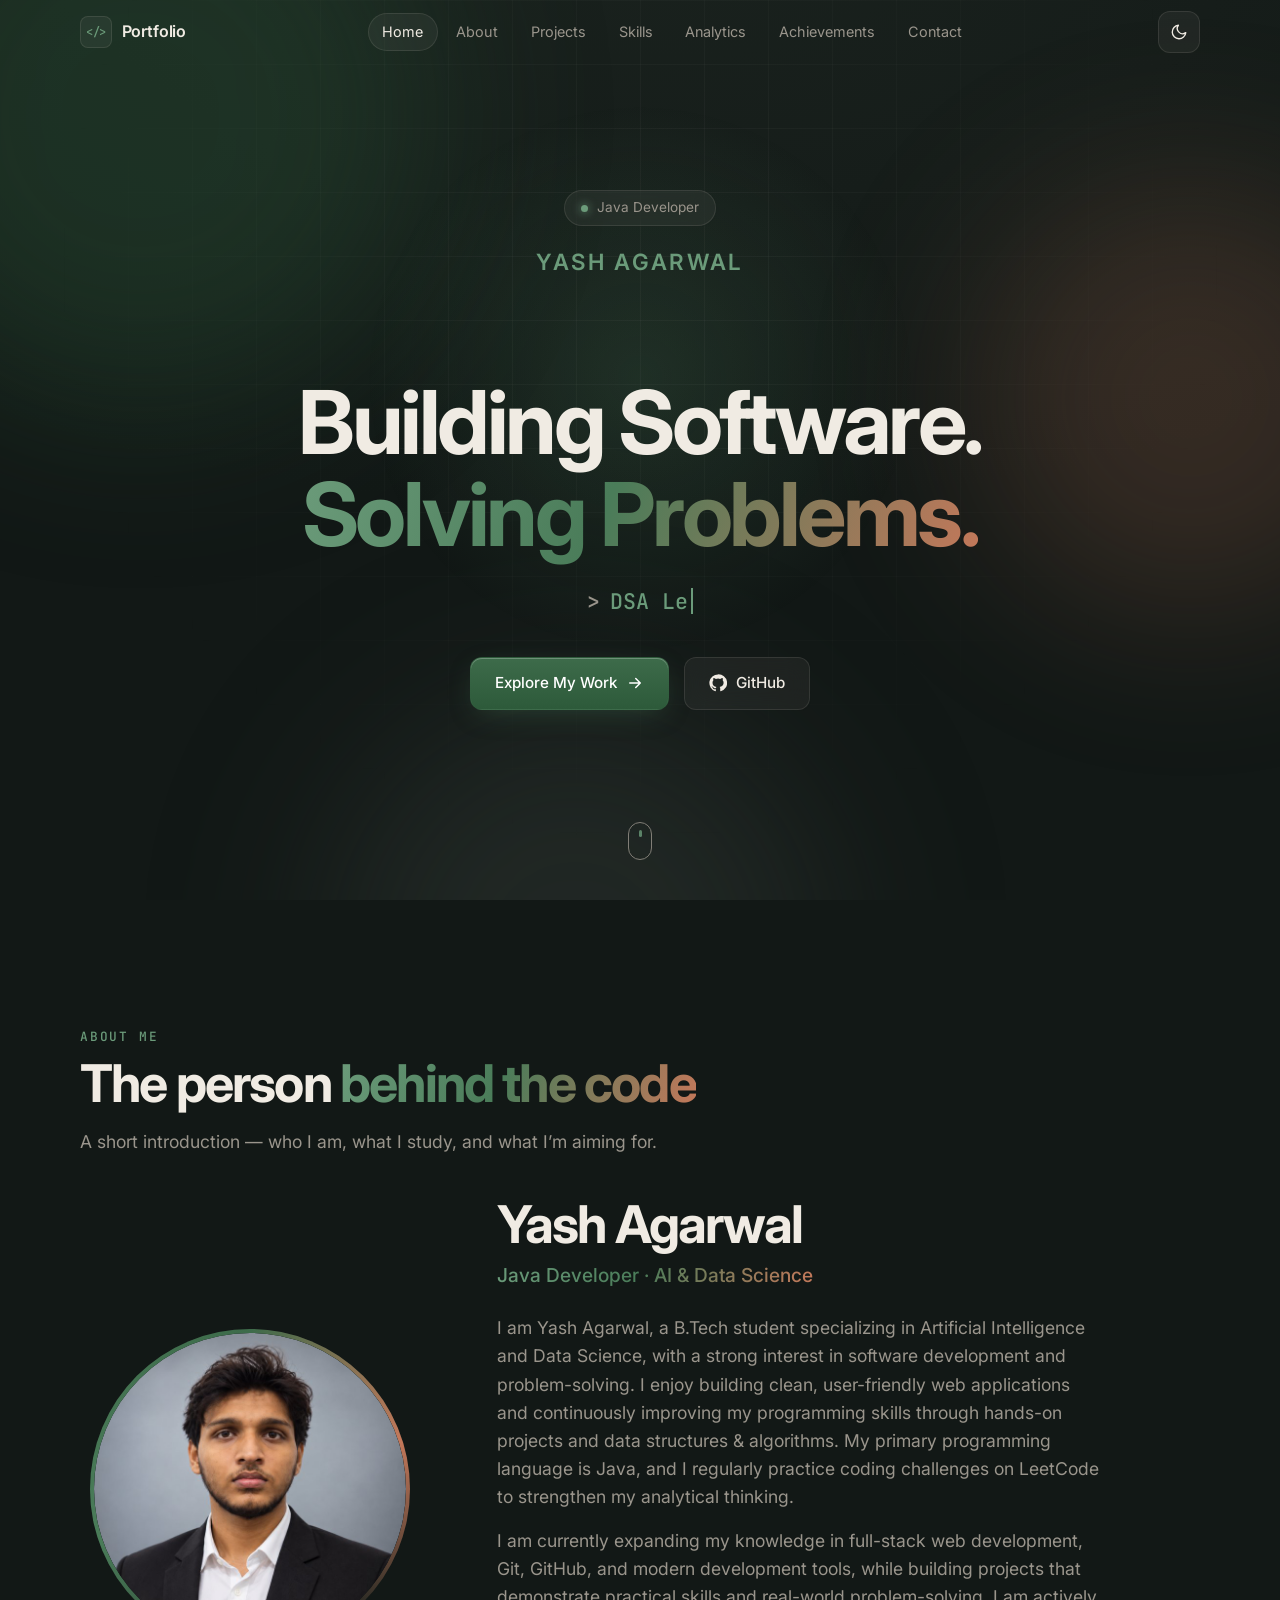
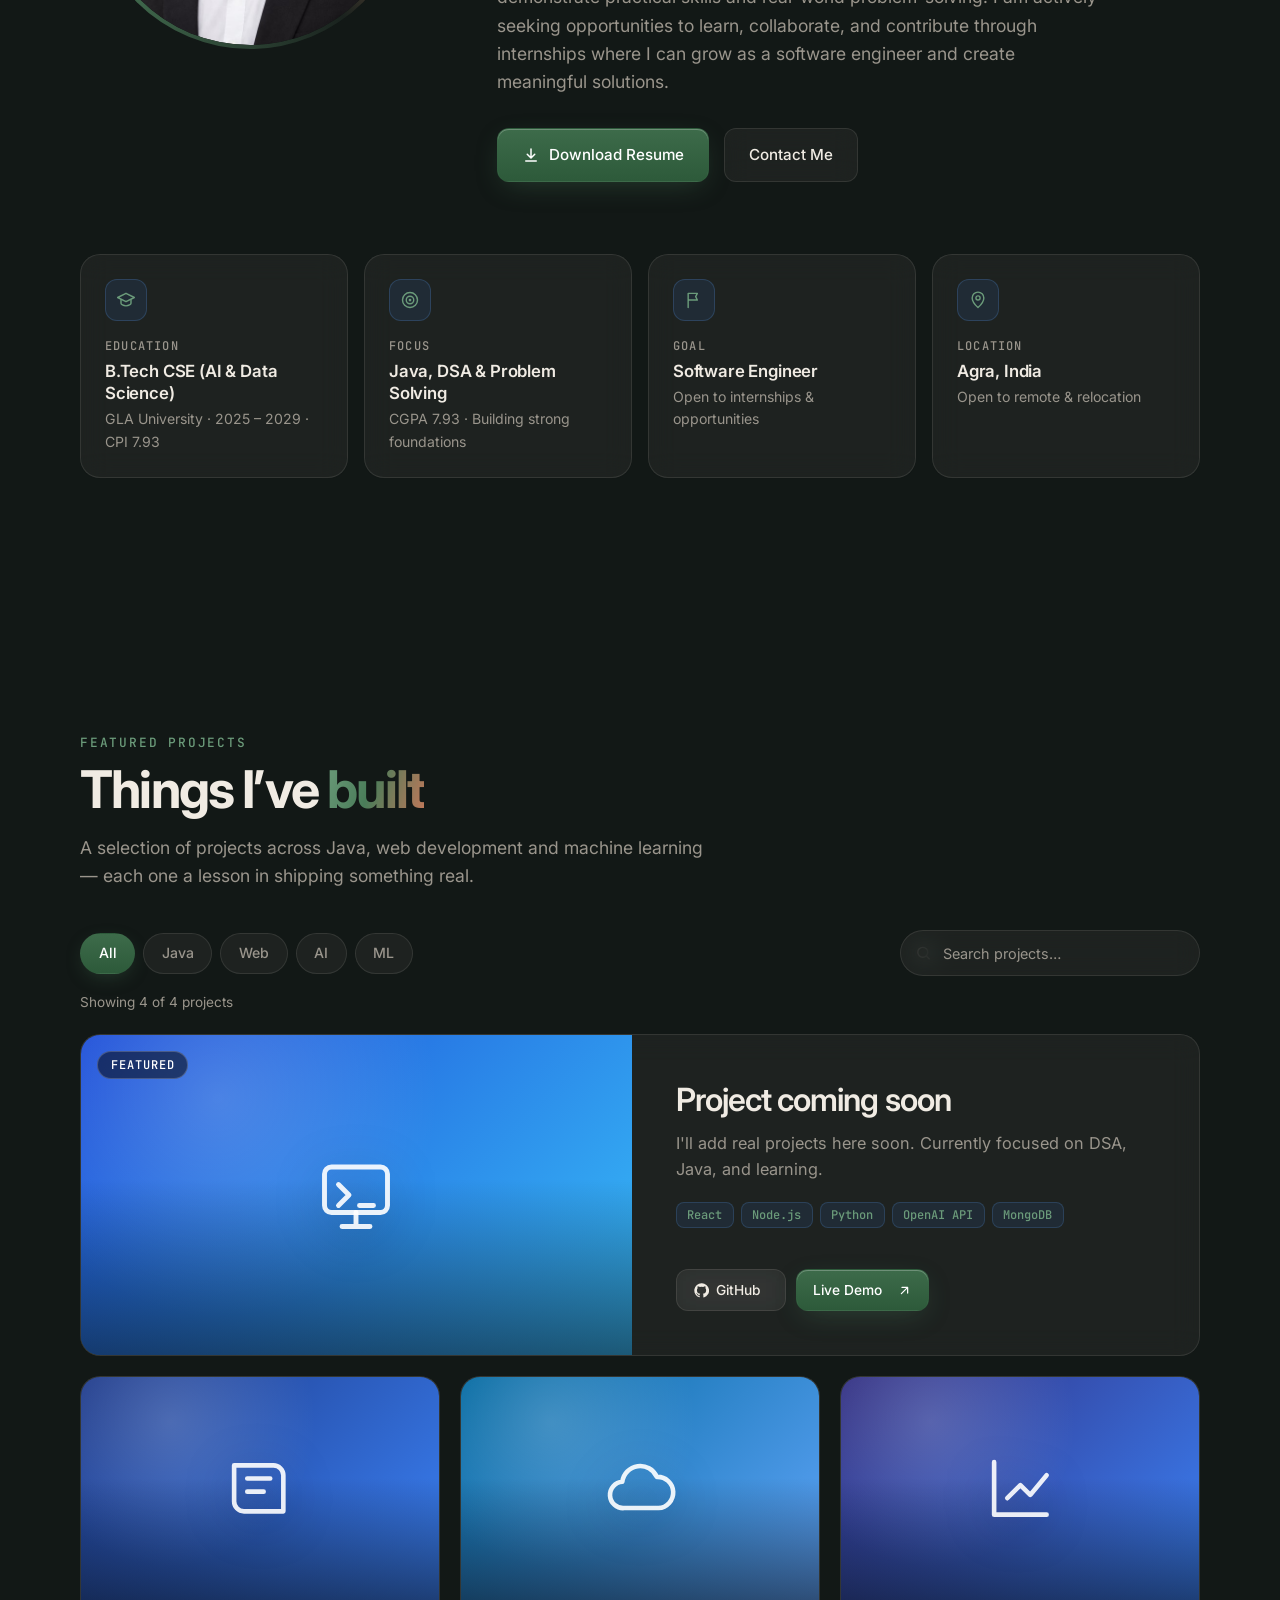
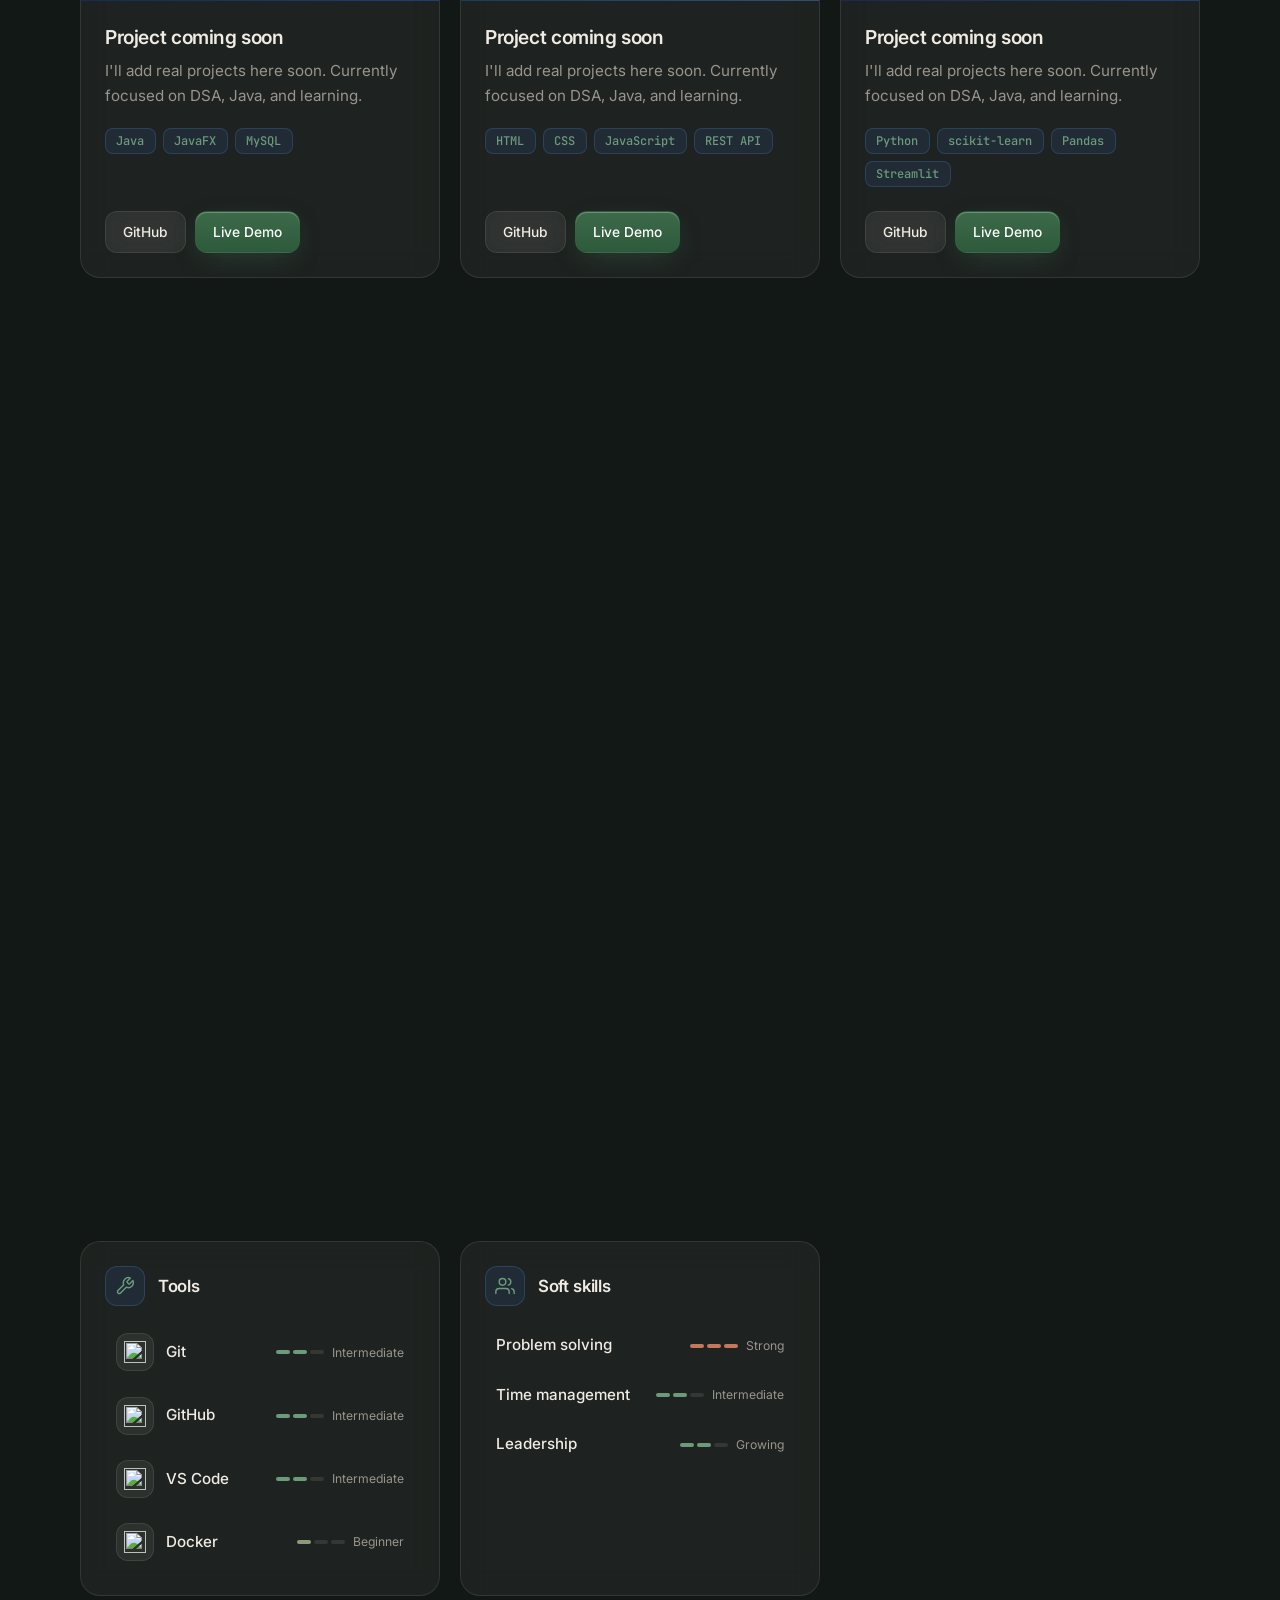
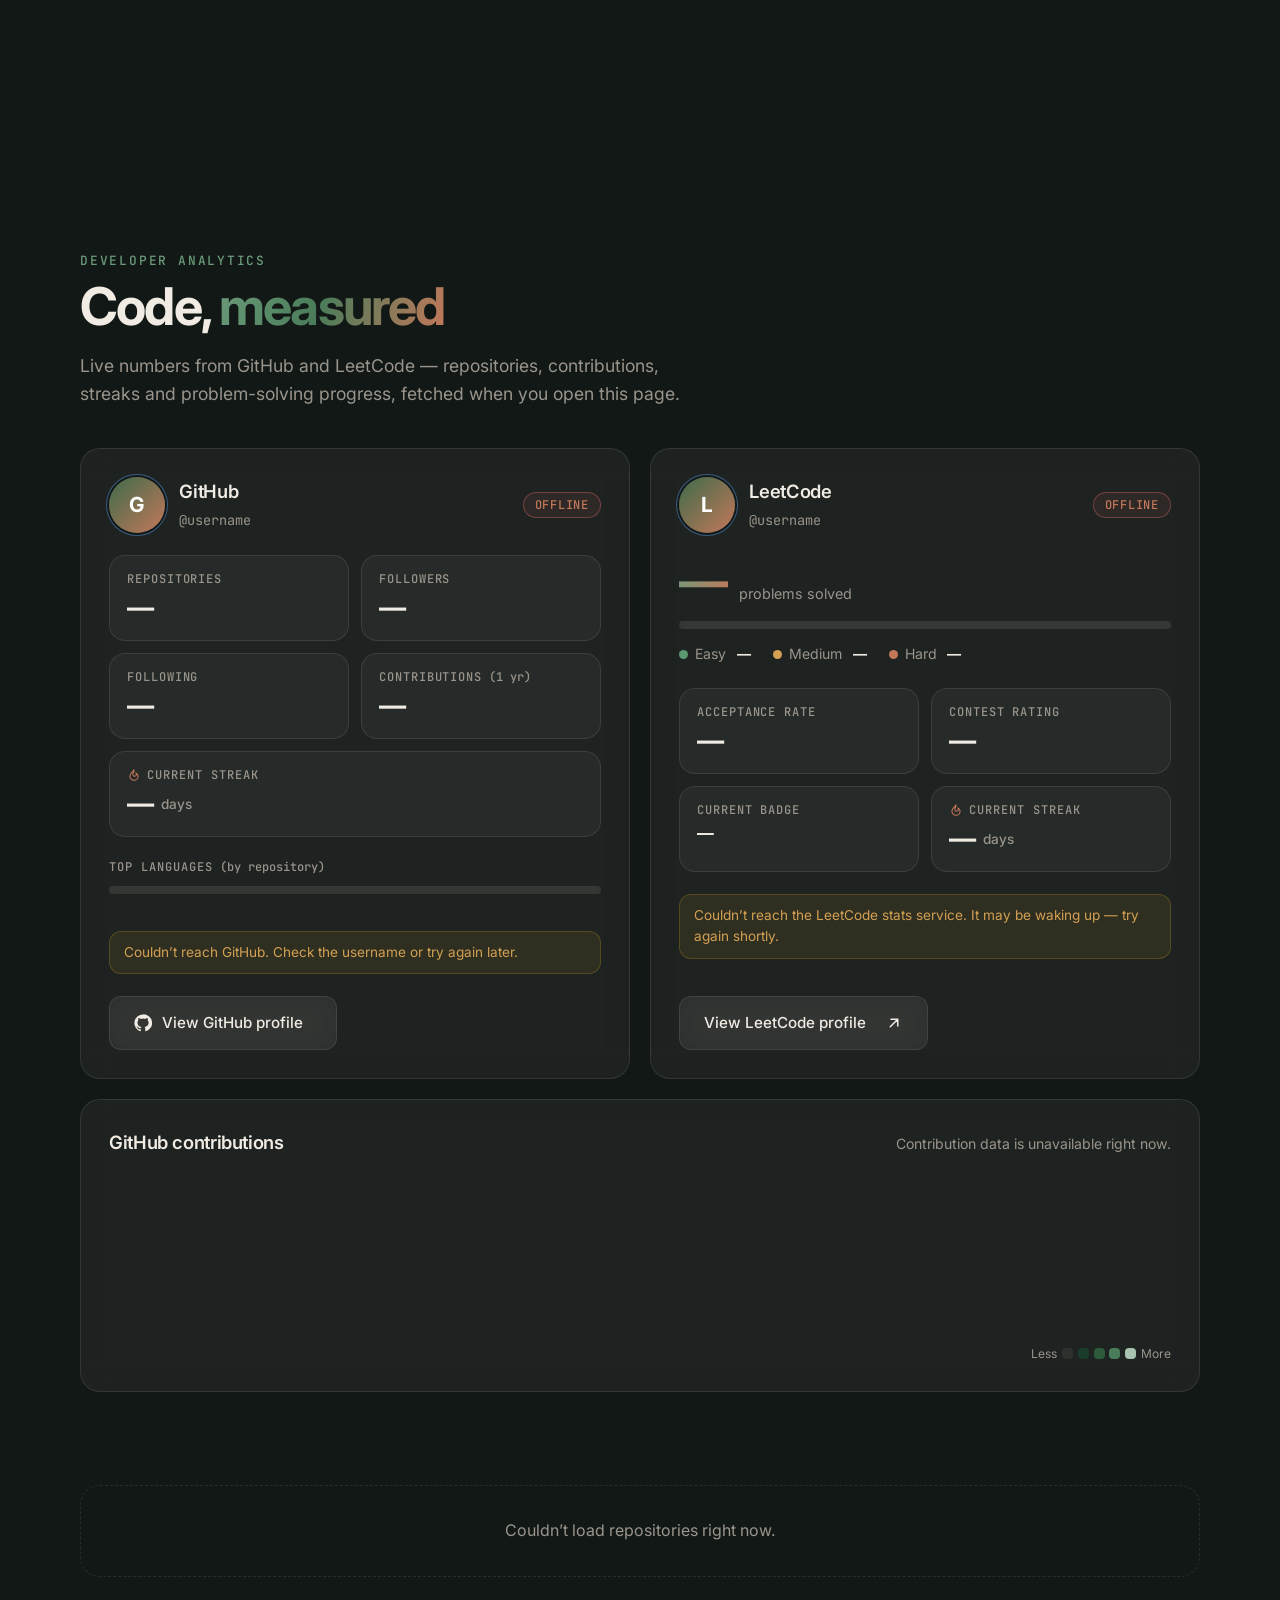
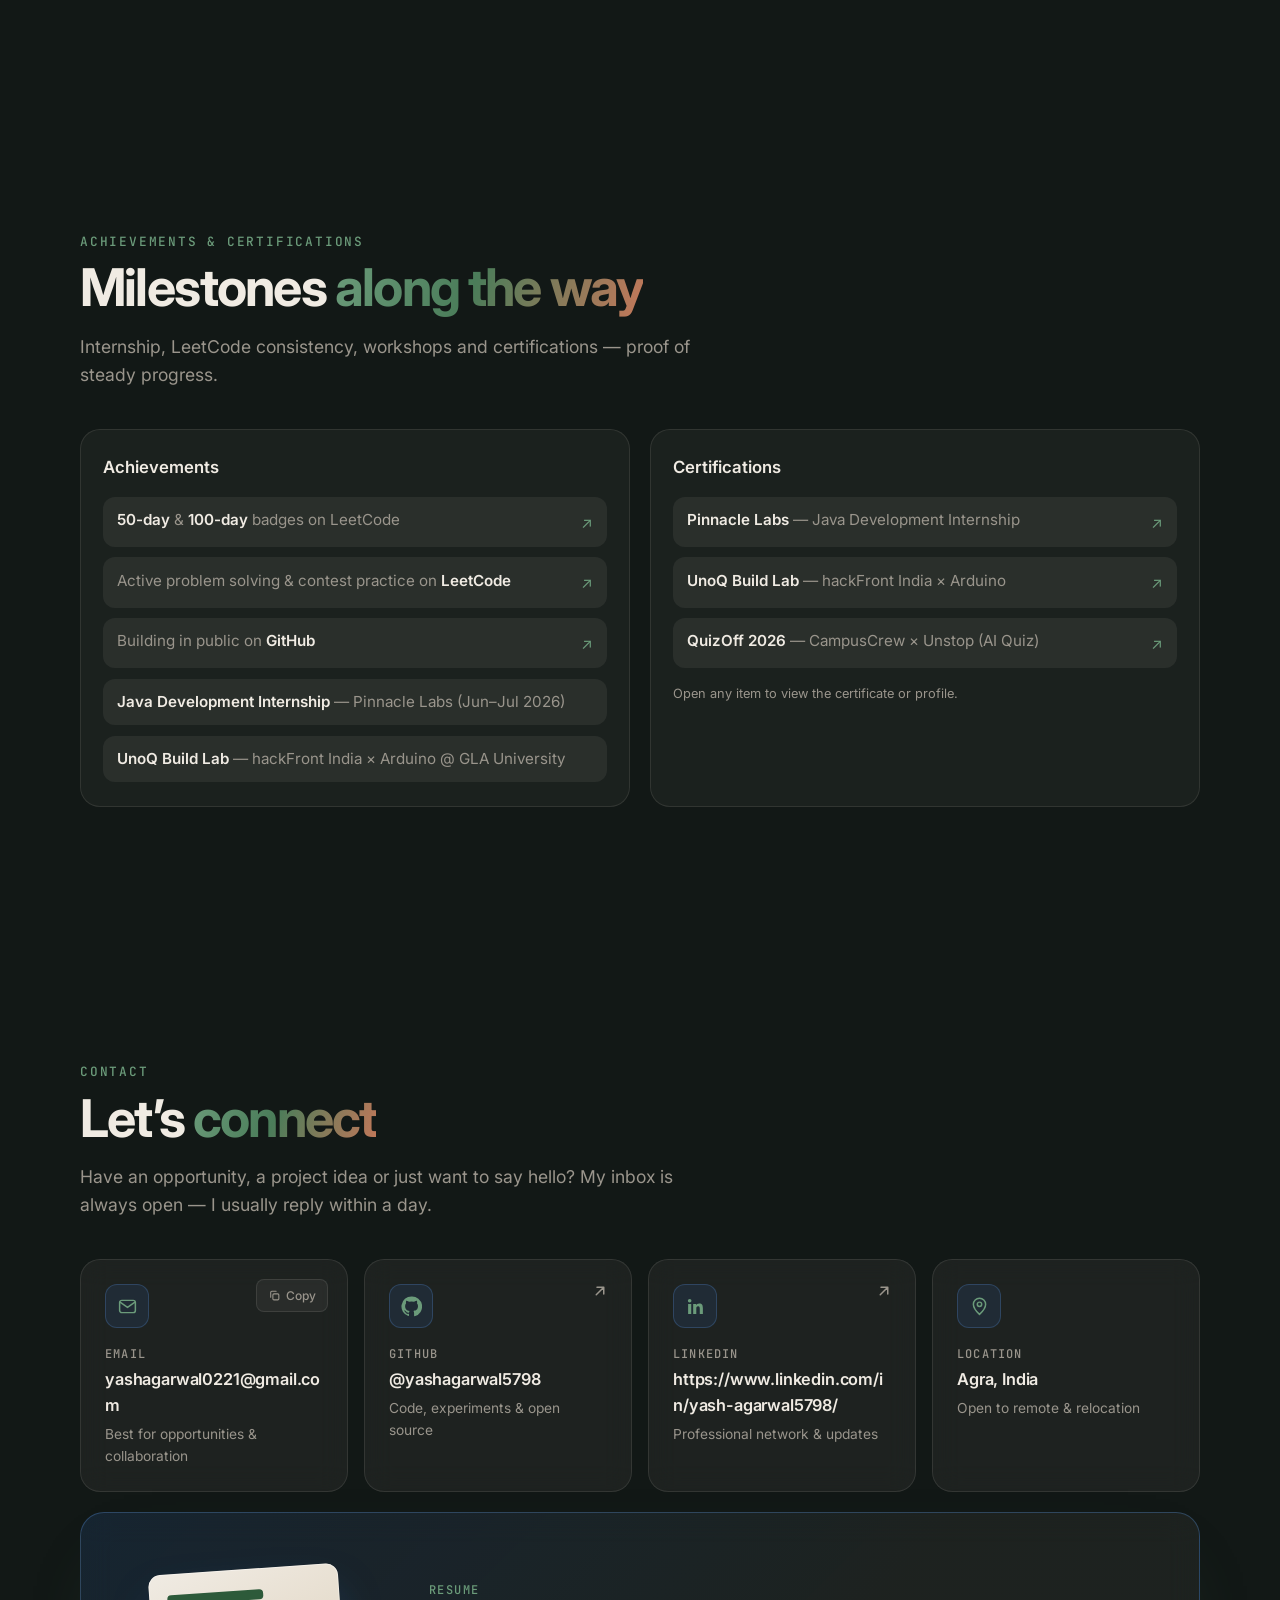
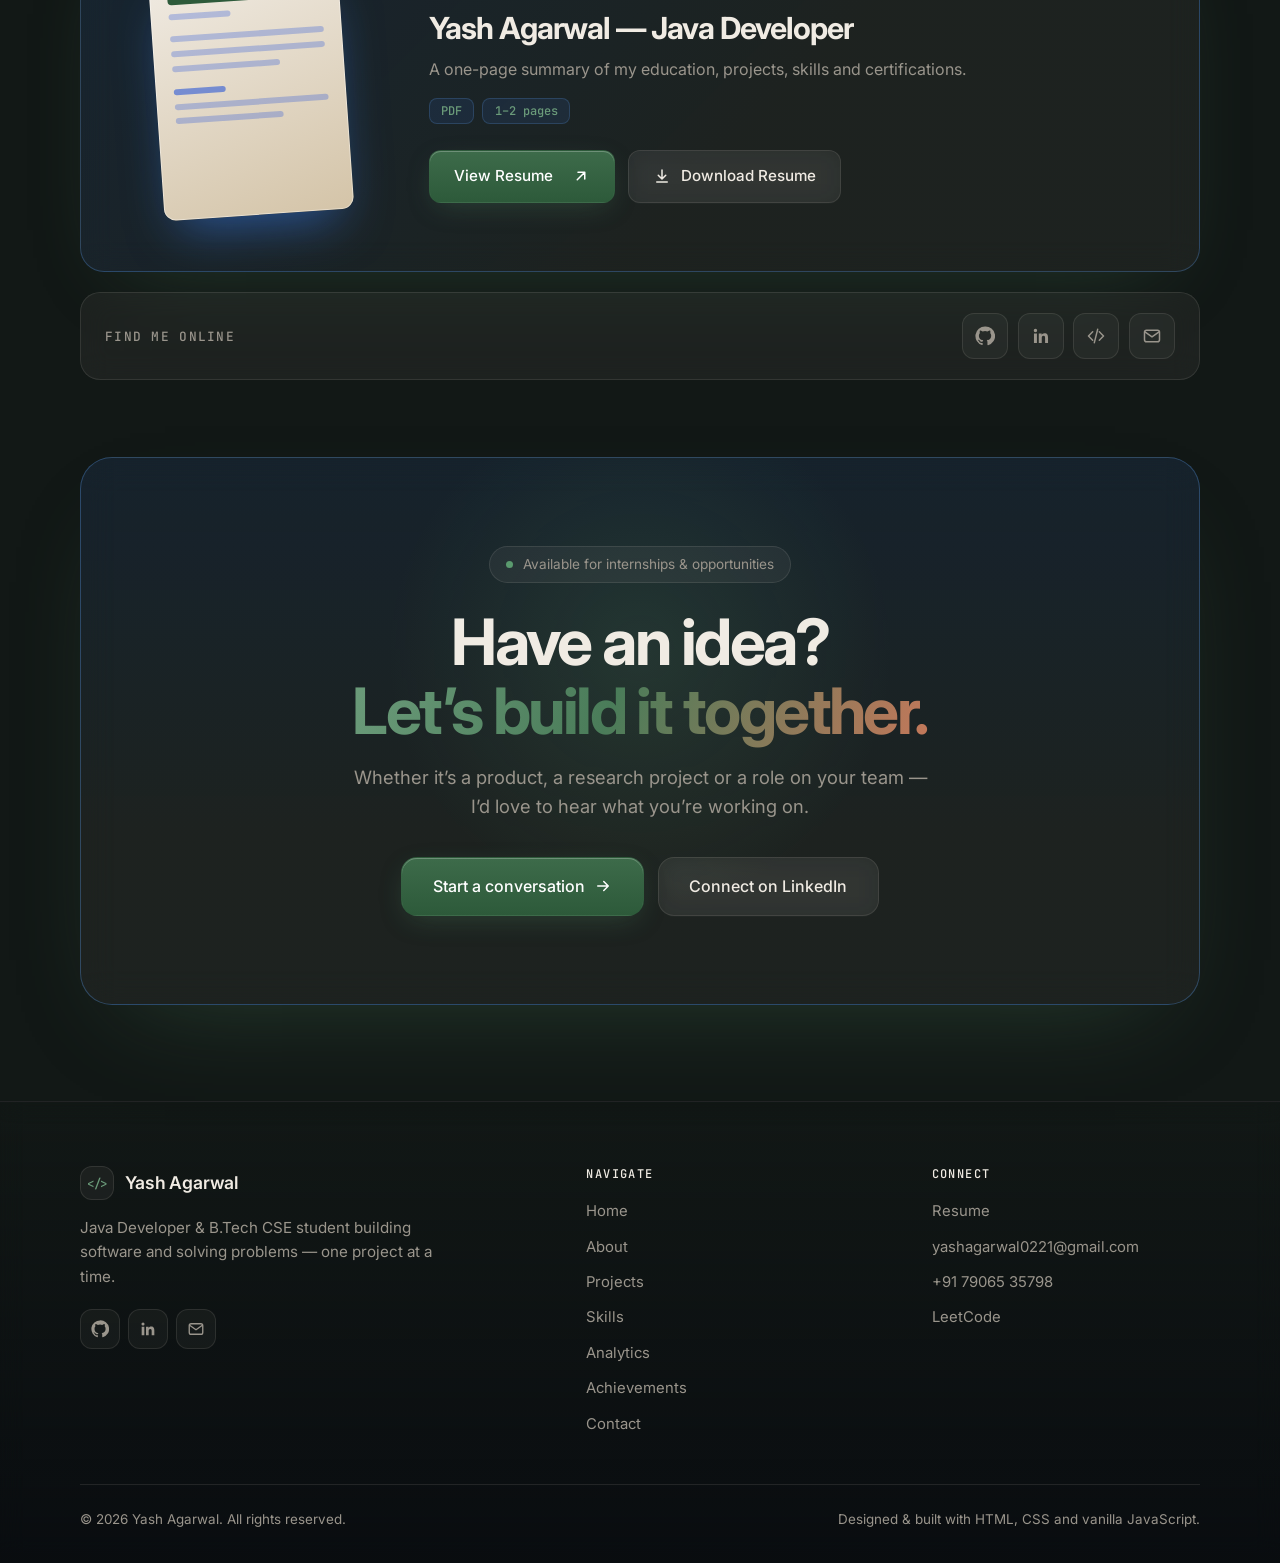
==== commit 9e792f37: "Achievements:  (numbers + cert links)" ====
--- a/index.html
+++ b/index.html
@@ -102,6 +102,79 @@
       border-radius: inherit;
     }
   </style>
+
+  <style id="ach-split-style">
+    .ach-split {
+      display: grid;
+      grid-template-columns: repeat(2, minmax(0, 1fr));
+      gap: 1.25rem;
+      margin-top: 2rem;
+    }
+    @media (max-width: 768px) {
+      .ach-split { grid-template-columns: 1fr; }
+    }
+    .ach-panel {
+      background: var(--surface-subtle, rgba(240,235,227,0.04));
+      border: 1px solid var(--border, rgba(240,235,227,0.1));
+      border-radius: var(--radius-card, 20px);
+      padding: 1.5rem 1.35rem;
+    }
+    .ach-panel__title {
+      margin: 0 0 1rem;
+      font-size: 1.05rem;
+      font-weight: 600;
+      color: var(--text, #f0ebe3);
+    }
+    .ach-panel__list {
+      list-style: none;
+      margin: 0;
+      padding: 0;
+      display: flex;
+      flex-direction: column;
+      gap: 0.65rem;
+    }
+    .ach-panel__item {
+      display: flex;
+      align-items: flex-start;
+      justify-content: space-between;
+      gap: 0.75rem;
+      padding: 0.7rem 0.85rem;
+      border-radius: var(--radius-md, 12px);
+      background: var(--surface-strong, rgba(240,235,227,0.07));
+      color: var(--text, #f0ebe3);
+      text-decoration: none;
+      border: 1px solid transparent;
+      transition: border-color 0.2s ease, background 0.2s ease;
+    }
+    a.ach-panel__item:hover {
+      border-color: var(--blue-500, #4a7c59);
+      background: var(--glass, rgba(240,235,227,0.05));
+    }
+    .ach-panel__item--static {
+      cursor: default;
+    }
+    .ach-panel__main {
+      font-size: 0.95rem;
+      line-height: 1.45;
+      color: var(--text-muted, #9a958c);
+    }
+    .ach-panel__main strong {
+      color: var(--text, #f0ebe3);
+      font-weight: 600;
+    }
+    .ach-panel__go {
+      flex-shrink: 0;
+      color: var(--blue-400, #6b9b7a);
+      font-size: 0.95rem;
+      margin-top: 0.1rem;
+    }
+    .ach-panel__note {
+      margin: 1rem 0 0;
+      font-size: 0.8rem;
+      color: var(--text-muted, #9a958c);
+    }
+  </style>
+
 </head>
 <body>
   <a class="skip-link" href="#main">Skip to content</a>
@@ -672,162 +745,79 @@
     <header class="section-header" data-reveal>
       <p class="section-eyebrow">Achievements &amp; certifications</p>
       <h2 class="section-title" id="ach-title">Milestones <span class="gradient-text">along the way</span></h2>
-      <p class="section-subtitle">Streaks, shipped work and certifications that mark steady progress — the numbers behind the projects.</p>
+      <p class="section-subtitle">Internship, LeetCode consistency, workshops and certifications — proof of steady progress.</p>
     </header>
 
-    <!-- Achievement cards -->
-    <!-- SAMPLE VALUES: replace these numbers with your own (data-count), or delete cards you do not need -->
-    <ul class="ach-grid" role="list">
-      <li class="ach" data-reveal style="--i:0">
-        <span class="ach__icon" aria-hidden="true"><svg viewBox="0 0 24 24"><path d="M12 3c1 3-2 4.5-2 8a3 3 0 0 0 6 0c0-1-.5-2-1-2.5C17.5 9.5 19 11.5 19 14a7 7 0 0 1-14 0c0-4.5 4-6 7-11z"/></svg></span>
-        <p class="ach__value"><span data-count="45" data-suffix="">45</span> <span class="ach__unit">days</span></p>
-        <h3 class="ach__label">LeetCode Streak</h3>
-        <p class="ach__meta">Longest run of daily solves</p>
-      </li>
-      <li class="ach" data-reveal style="--i:1">
-        <span class="ach__icon" aria-hidden="true"><svg viewBox="0 0 24 24"><circle cx="12" cy="12" r="9"/><path d="M8 12.5l3 3 5-6"/></svg></span>
-        <p class="ach__value"><span data-count="350" data-suffix="+">350+</span></p>
-        <h3 class="ach__label">Problems Solved</h3>
-        <p class="ach__meta">All-time, across every difficulty</p>
-      </li>
-      <li class="ach" data-reveal style="--i:2">
-        <span class="ach__icon" aria-hidden="true"><svg viewBox="0 0 24 24"><circle cx="12" cy="12" r="3.5"/><path d="M3 12h5.5M15.5 12H21"/></svg></span>
-        <p class="ach__value"><span data-count="1200" data-suffix="+">1,200+</span></p>
-        <h3 class="ach__label">GitHub Contributions</h3>
-        <p class="ach__meta">All-time total since joining GitHub</p>
-      </li>
-      <li class="ach" data-reveal style="--i:0">
-        <span class="ach__icon" aria-hidden="true"><svg viewBox="0 0 24 24"><path d="M3 5h18v11H3zM8 21l4-5 4 5M12 16v-0"/></svg></span>
-        <p class="ach__value"><span data-count="8" data-suffix="">8</span> <span class="ach__unit">attended</span></p>
-        <h3 class="ach__label">Workshops</h3>
-        <p class="ach__meta">Hands-on technical sessions</p>
-      </li>
-      <li class="ach" data-reveal style="--i:1">
-        <span class="ach__icon" aria-hidden="true"><svg viewBox="0 0 24 24"><path d="M13 2L4 14h7l-1 8 9-12h-7l1-8z"/></svg></span>
-        <p class="ach__value"><span data-count="5" data-suffix="">5</span> <span class="ach__unit">joined</span></p>
-        <h3 class="ach__label">Hackathons</h3>
-        <p class="ach__meta">Events you took part in</p>
-      </li>
-      <li class="ach" data-reveal style="--i:2">
-        <span class="ach__icon" aria-hidden="true"><svg viewBox="0 0 24 24"><circle cx="6" cy="6" r="2.2"/><circle cx="6" cy="18" r="2.2"/><circle cx="18" cy="8" r="2.2"/><path d="M6 8.2v7.6M18 10.2c0 4-6 3-11 6.2"/></svg></span>
-        <p class="ach__value"><span data-count="12" data-suffix="">12</span> <span class="ach__unit">PRs merged</span></p>
-        <h3 class="ach__label">Open Source</h3>
-        <p class="ach__meta">Merged pull requests</p>
-      </li>
-    </ul>
-
-    <!-- Featured achievement -->
-    <article class="feature" data-reveal style="--i:1" aria-labelledby="feature-title">
-      <div class="feature__art" aria-hidden="true">
-        <svg viewBox="0 0 24 24"><path d="M8 4h8v5a4 4 0 0 1-8 0V4z"/><path d="M8 6H5a2 2 0 0 0 0 4h3M16 6h3a2 2 0 0 1 0 4h-3M12 13v4M8.5 21h7M10 17h4v4h-4z"/></svg>
-      </div>
-      <div class="feature__body">
-        <p class="feature__badge">Featured achievement</p>
-        <h3 class="feature__title" id="feature-title">LeetCode Consistency</h3>
-        <p class="feature__text">Earned 50-day and 100-day badges on LeetCode while building a strong DSA foundation. — two or three sentences on what you achieved, your role and the outcome.</p>
-        <ul class="feature__facts" role="list">
-          <li><span>Date</span>2026</li>
-          <li><span>Role</span>Java Development Intern</li>
-          <li><span>Scale</span>100</li>
+    <div class="ach-split" data-reveal style="--i:1">
+      <!-- Achievements (numbers + impact) -->
+      <article class="ach-panel" aria-labelledby="ach-panel-title">
+        <h3 class="ach-panel__title" id="ach-panel-title">Achievements</h3>
+        <ul class="ach-panel__list" role="list">
+          <li>
+            <a class="ach-panel__item" href="https://leetcode.com/u/yashagarwal5798/" target="_blank" rel="noopener noreferrer">
+              <span class="ach-panel__main"><strong>50-day</strong> &amp; <strong>100-day</strong> badges on LeetCode</span>
+              <span class="ach-panel__go" aria-hidden="true">↗</span>
+              <span class="sr-only"> (opens in a new tab)</span>
+            </a>
+          </li>
+          <li>
+            <a class="ach-panel__item" href="https://leetcode.com/u/yashagarwal5798/" target="_blank" rel="noopener noreferrer">
+              <span class="ach-panel__main">Active problem solving &amp; contest practice on <strong>LeetCode</strong></span>
+              <span class="ach-panel__go" aria-hidden="true">↗</span>
+              <span class="sr-only"> (opens in a new tab)</span>
+            </a>
+          </li>
+          <li>
+            <a class="ach-panel__item" href="https://github.com/yashagarwal5798" target="_blank" rel="me noopener noreferrer">
+              <span class="ach-panel__main">Building in public on <strong>GitHub</strong></span>
+              <span class="ach-panel__go" aria-hidden="true">↗</span>
+              <span class="sr-only"> (opens in a new tab)</span>
+            </a>
+          </li>
+          <li>
+            <div class="ach-panel__item ach-panel__item--static">
+              <span class="ach-panel__main"><strong>Java Development Internship</strong> — Pinnacle Labs (Jun–Jul 2026)</span>
+            </div>
+          </li>
+          <li>
+            <div class="ach-panel__item ach-panel__item--static">
+              <span class="ach-panel__main"><strong>UnoQ Build Lab</strong> — hackFront India × Arduino @ GLA University</span>
+            </div>
+          </li>
         </ul>
-        <a class="btn btn--primary btn--sm" href="#projects">See the project
-          <svg class="btn__icon" viewBox="0 0 24 24" aria-hidden="true"><path d="M5 12h14M13 6l6 6-6 6"/></svg></a>
-      </div>
-    </article>
-
-    <!-- Certificate gallery -->
-    <div class="certs" aria-labelledby="certs-title">
-      <div class="certs__head" data-reveal>
-        <h3 class="certs__title" id="certs-title">Certificates</h3>
-        <p class="certs__count" data-cert-count>3 certificates</p>
-      </div>
-      <ul class="certs__grid" role="list" id="cert-grid" data-cert-grid>
-        <li class="cert-item" data-reveal style="--i:0">
-          <article class="cert" aria-labelledby="cert-1" data-cert>
-            <div class="cert__media" style="--g1:#2d5a3a;--g2:#c4785a">
-              <img src="assets/certificates/pinnacle-preview.jpg" alt="Certificate: Pinnacle Labs Java Internship" loading="lazy" width="640" height="400" onerror="this.style.display='none'">
-            </div>
-            <div class="cert__body">
-              <h4 class="cert__title" id="cert-1">Java Development Internship</h4>
-              <p class="cert__org">Pinnacle Labs</p>
-              <p class="cert__date">15 Jun – 15 Jul 2026</p>
-              <ul class="cert__skills" role="list" aria-label="Skills covered"><li>Java</li><li>Software Development</li><li>Problem Solving</li></ul>
-              <div class="cert__actions">
-                <a class="btn btn--primary btn--sm" href="assets/certificates/pinnacle-java-internship.pdf" target="_blank" rel="noopener noreferrer" data-cert-view>View<span class="sr-only"> certificate: Pinnacle Labs</span></a>
-                <a class="btn btn--ghost btn--sm" href="assets/certificates/pinnacle-java-internship.pdf" download>
-                  <svg class="btn__icon btn__icon--dl" viewBox="0 0 24 24" aria-hidden="true"><path d="M12 4v11M7 11l5 5 5-5M5 20h14"/></svg>Download<span class="sr-only"> certificate PDF</span>
-                </a>
-              </div>
-            </div>
-          </article>
-        </li>
-        <li class="cert-item" data-reveal style="--i:1">
-          <article class="cert" aria-labelledby="cert-2" data-cert>
-            <div class="cert__media" style="--g1:#4a7c59;--g2:#6b9b7a">
-              <img src="assets/certificates/unoq-build-lab.jpg" alt="Certificate: UnoQ Build Lab" loading="lazy" width="640" height="400">
-            </div>
-            <div class="cert__body">
-              <h4 class="cert__title" id="cert-2">UnoQ Build Lab</h4>
-              <p class="cert__org">hackFront India × Arduino</p>
-              <p class="cert__date">08 Oct 2026 · GLA University</p>
-              <ul class="cert__skills" role="list" aria-label="Skills covered"><li>Hardware</li><li>Hands-on Building</li><li>Problem Solving</li></ul>
-              <div class="cert__actions">
-                <a class="btn btn--primary btn--sm" href="assets/certificates/unoq-build-lab.jpg" target="_blank" rel="noopener noreferrer" data-cert-view>View<span class="sr-only"> certificate: UnoQ Build Lab</span></a>
-                <a class="btn btn--ghost btn--sm" href="assets/certificates/unoq-build-lab.jpg" download>
-                  <svg class="btn__icon btn__icon--dl" viewBox="0 0 24 24" aria-hidden="true"><path d="M12 4v11M7 11l5 5 5-5M5 20h14"/></svg>Download<span class="sr-only"> certificate</span>
-                </a>
-              </div>
-            </div>
-          </article>
-        </li>
-        <li class="cert-item" data-reveal style="--i:2">
-          <article class="cert" aria-labelledby="cert-3" data-cert>
-            <div class="cert__media" style="--g1:#3d6b4a;--g2:#a8c4b0">
-              <img src="assets/certificates/quizoff-2026.jpg" alt="Certificate: QuizOff 2026 AI Quiz" loading="lazy" width="640" height="400">
-            </div>
-            <div class="cert__body">
-              <h4 class="cert__title" id="cert-3">QuizOff 2026 — India's Biggest AI Quiz</h4>
-              <p class="cert__org">CampusCrew × Unstop</p>
-              <p class="cert__date">19 Jul 2026</p>
-              <ul class="cert__skills" role="list" aria-label="Skills covered"><li>AI</li><li>Quiz</li><li>Analytical Thinking</li></ul>
-              <div class="cert__actions">
-                <a class="btn btn--primary btn--sm" href="assets/certificates/quizoff-2026.jpg" target="_blank" rel="noopener noreferrer" data-cert-view>View<span class="sr-only"> certificate: QuizOff 2026</span></a>
-                <a class="btn btn--ghost btn--sm" href="assets/certificates/quizoff-2026.jpg" download>
-                  <svg class="btn__icon btn__icon--dl" viewBox="0 0 24 24" aria-hidden="true"><path d="M12 4v11M7 11l5 5 5-5M5 20h14"/></svg>Download<span class="sr-only"> certificate</span>
-                </a>
-              </div>
-            </div>
-          </article>
-        </li>
-      </ul>
-      <div class="certs__more" data-reveal>
-        <button class="btn btn--ghost" type="button" aria-expanded="false" aria-controls="cert-grid" data-cert-toggle data-total="9">
-          <span data-cert-toggle-label>View All Certificates (9)</span>
-          <svg class="btn__icon btn__icon--down" viewBox="0 0 24 24" aria-hidden="true"><path d="M6 9l6 6 6-6"/></svg>
-        </button>
-      </div>
+      </article>
+
+      <!-- Certifications -->
+      <article class="ach-panel" aria-labelledby="cert-panel-title">
+        <h3 class="ach-panel__title" id="cert-panel-title">Certifications</h3>
+        <ul class="ach-panel__list" role="list">
+          <li>
+            <a class="ach-panel__item" href="assets/certificates/pinnacle-java-internship.pdf" target="_blank" rel="noopener noreferrer">
+              <span class="ach-panel__main"><strong>Pinnacle Labs</strong> — Java Development Internship</span>
+              <span class="ach-panel__go" aria-hidden="true">↗</span>
+              <span class="sr-only"> View certificate (opens in a new tab)</span>
+            </a>
+          </li>
+          <li>
+            <a class="ach-panel__item" href="assets/certificates/unoq-build-lab.jpg" target="_blank" rel="noopener noreferrer">
+              <span class="ach-panel__main"><strong>UnoQ Build Lab</strong> — hackFront India × Arduino</span>
+              <span class="ach-panel__go" aria-hidden="true">↗</span>
+              <span class="sr-only"> View certificate (opens in a new tab)</span>
+            </a>
+          </li>
+          <li>
+            <a class="ach-panel__item" href="assets/certificates/quizoff-2026.jpg" target="_blank" rel="noopener noreferrer">
+              <span class="ach-panel__main"><strong>QuizOff 2026</strong> — CampusCrew × Unstop (AI Quiz)</span>
+              <span class="ach-panel__go" aria-hidden="true">↗</span>
+              <span class="sr-only"> View certificate (opens in a new tab)</span>
+            </a>
+          </li>
+        </ul>
+        <p class="ach-panel__note">Open any item to view the certificate or profile.</p>
+      </article>
     </div>
 
   </div>
-
-  <!-- Certificate preview dialog (progressive enhancement; View links still work without JS) -->
-  <dialog class="cert-dialog" aria-labelledby="cert-dialog-title" data-cert-dialog>
-    <div class="cert-dialog__panel">
-      <button class="cert-dialog__close" type="button" aria-label="Close preview" data-cert-close>
-        <svg viewBox="0 0 24 24" aria-hidden="true"><path d="M6 6l12 12M18 6L6 18"/></svg>
-      </button>
-      <div class="cert-dialog__media" data-cert-preview></div>
-      <div class="cert-dialog__info">
-        <h3 id="cert-dialog-title" data-cert-d-title>Certificate</h3>
-        <p data-cert-d-meta></p>
-        <ul class="cert__skills" role="list" data-cert-d-skills></ul>
-        <div class="cert__actions">
-          <a class="btn btn--primary btn--sm" target="_blank" rel="noopener noreferrer" data-cert-d-open>Open original<span class="sr-only"> (opens in a new tab)</span></a>
-          <a class="btn btn--ghost btn--sm" download data-cert-d-download>Download</a>
-        </div>
-      </div>
-    </div>
-  </dialog>
 </section>
 
 <section class="section section--end contact" id="contact" aria-labelledby="contact-title" data-contact>
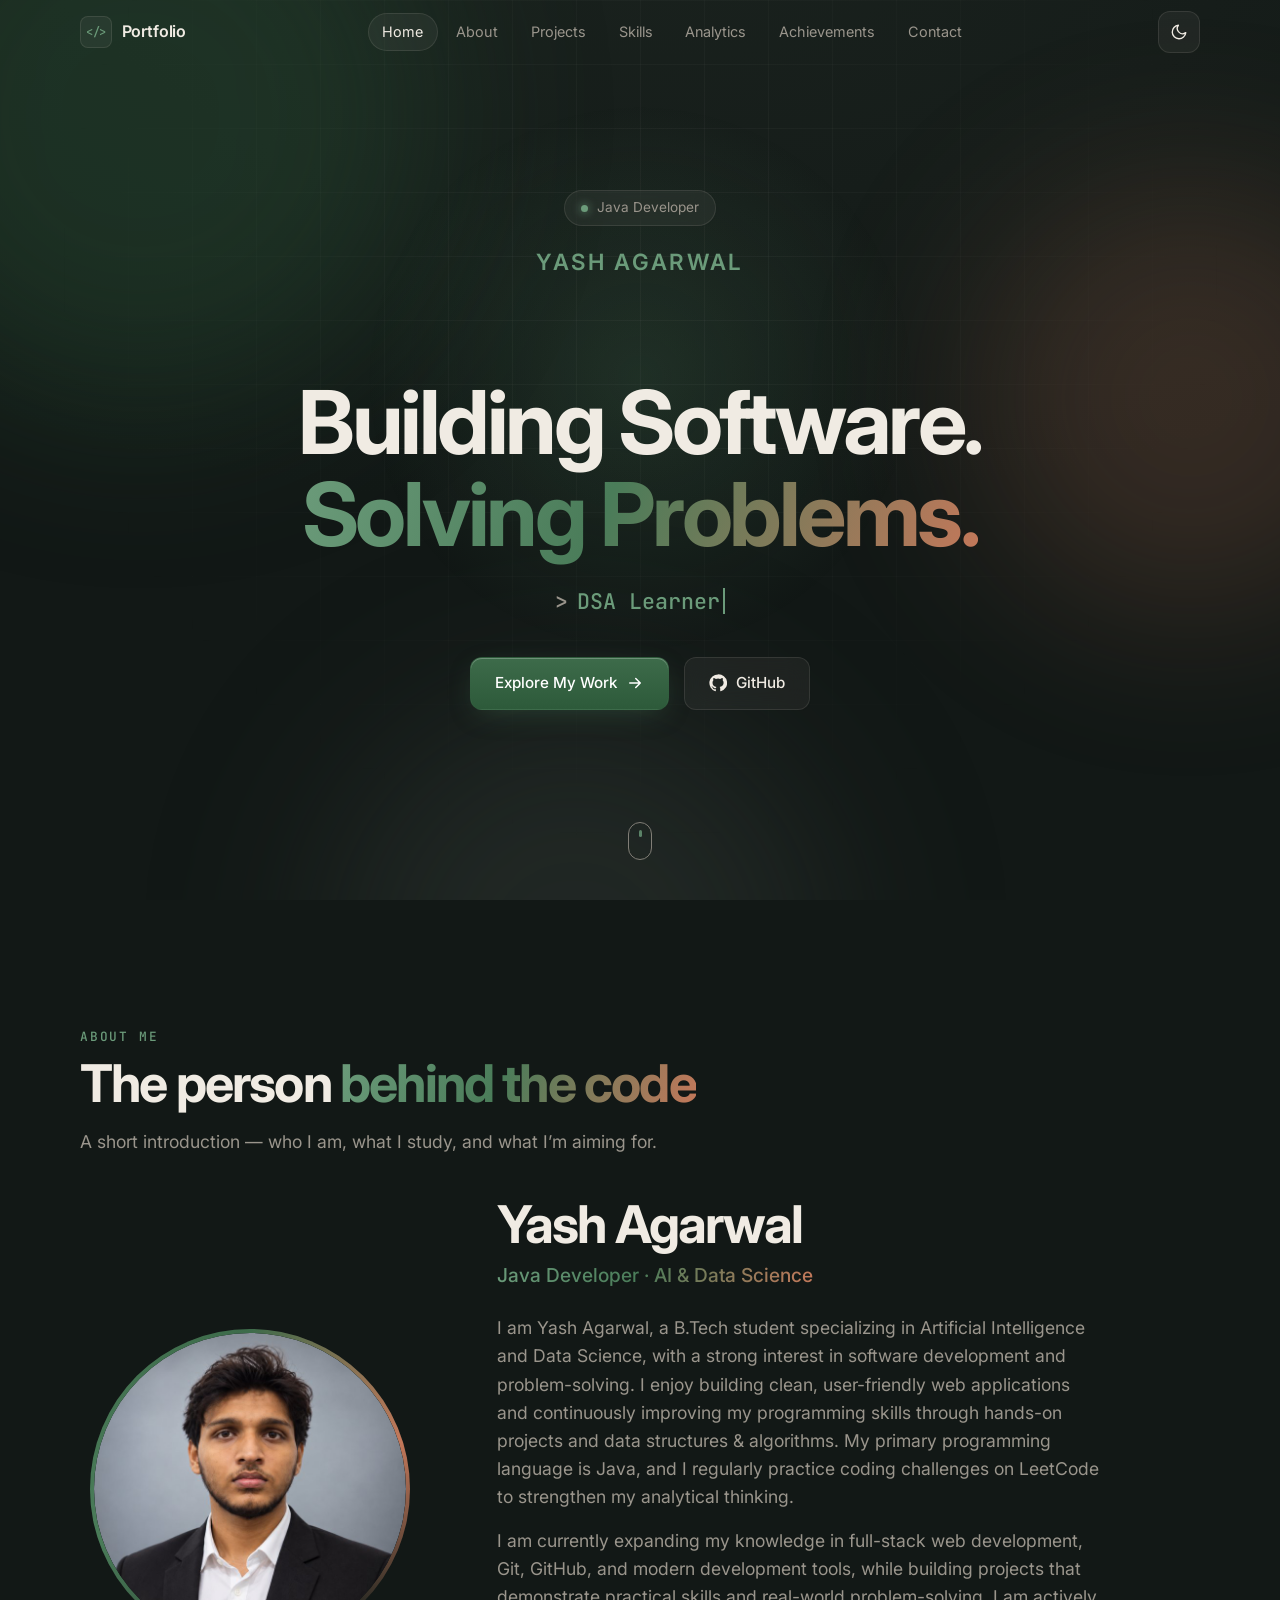
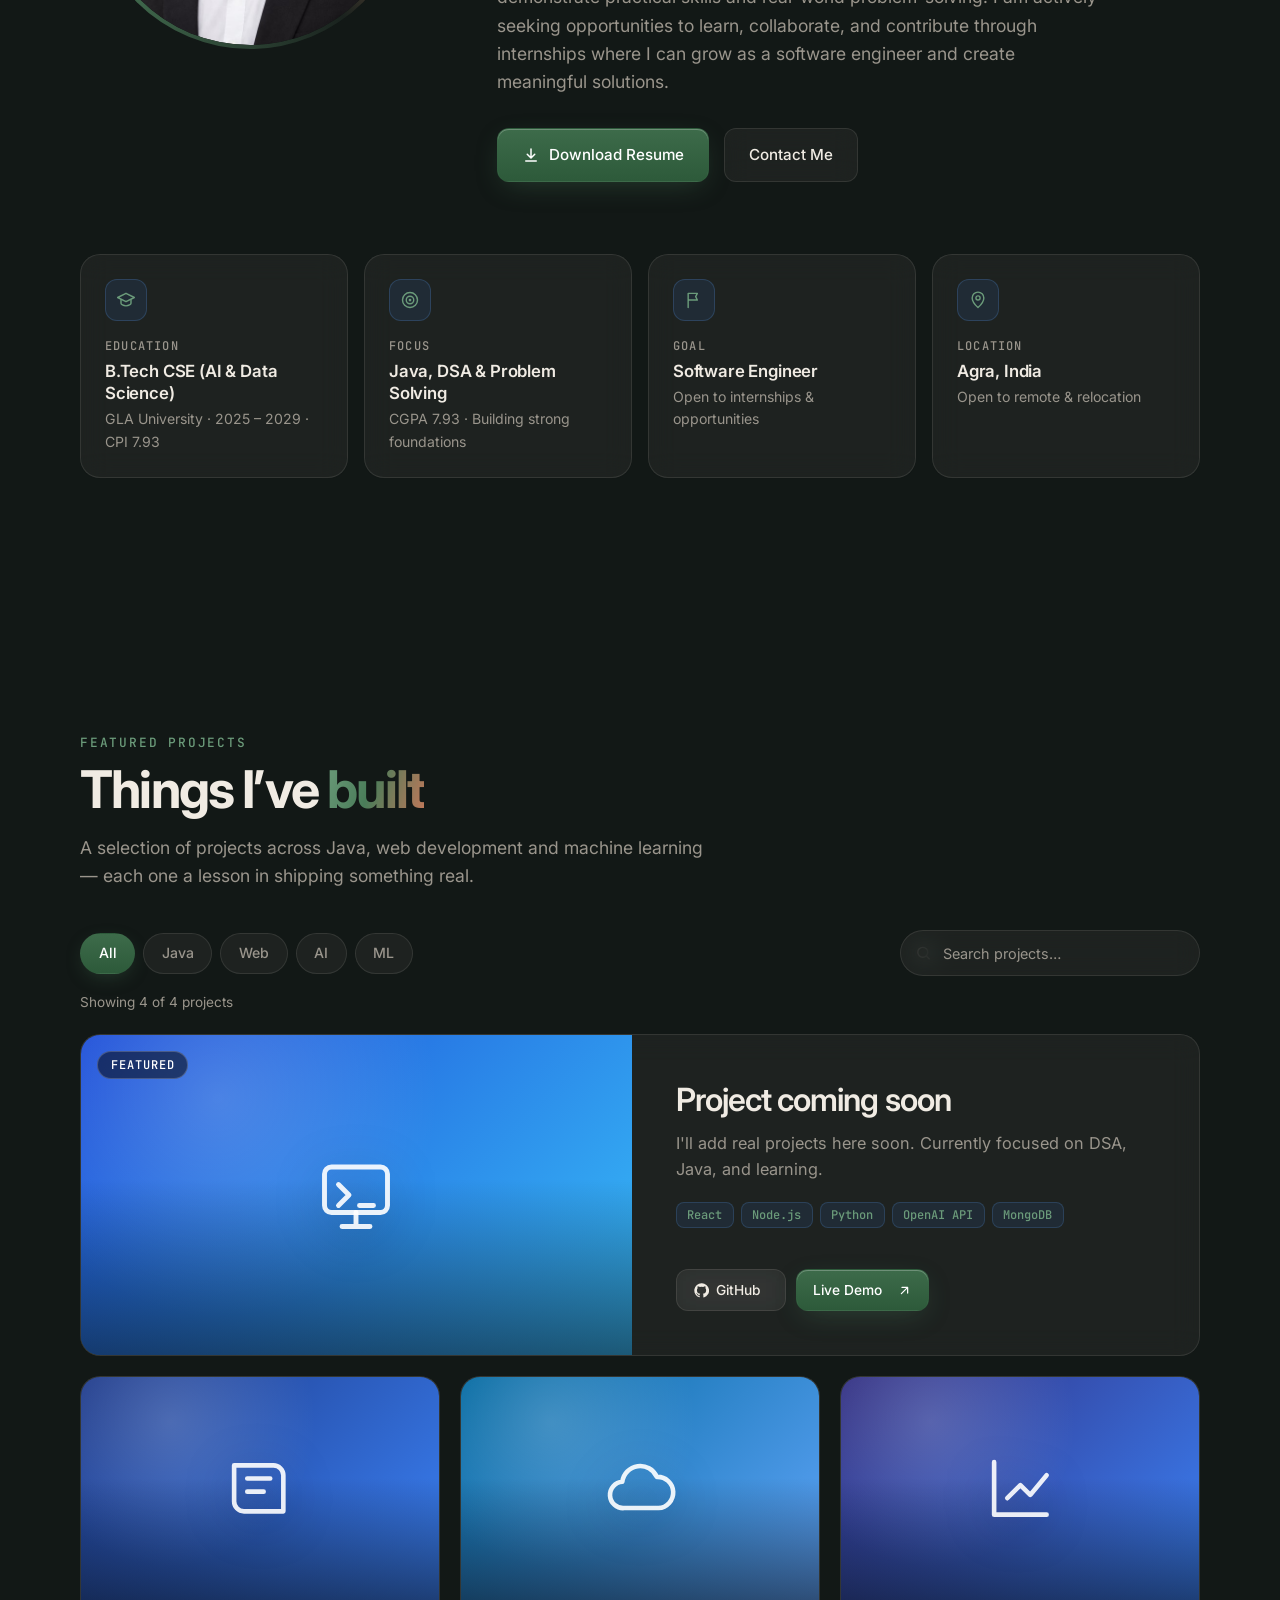
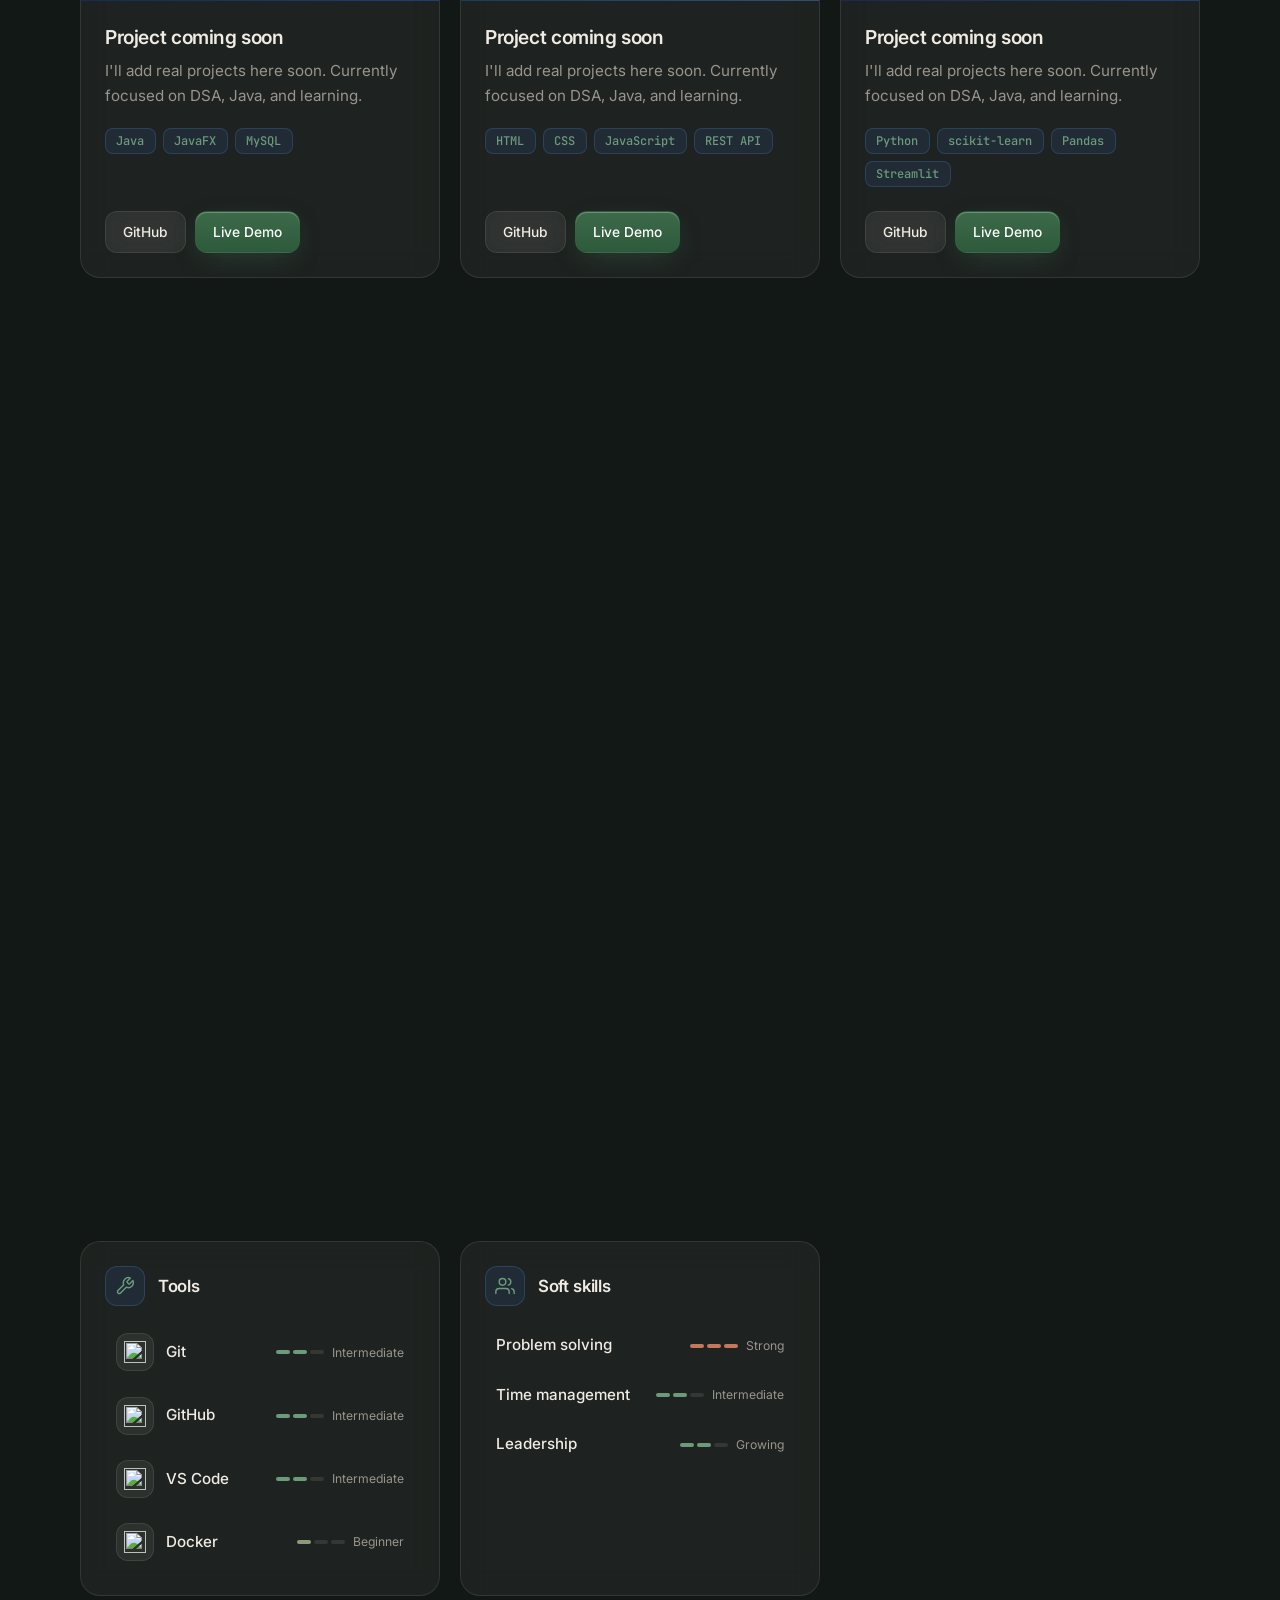
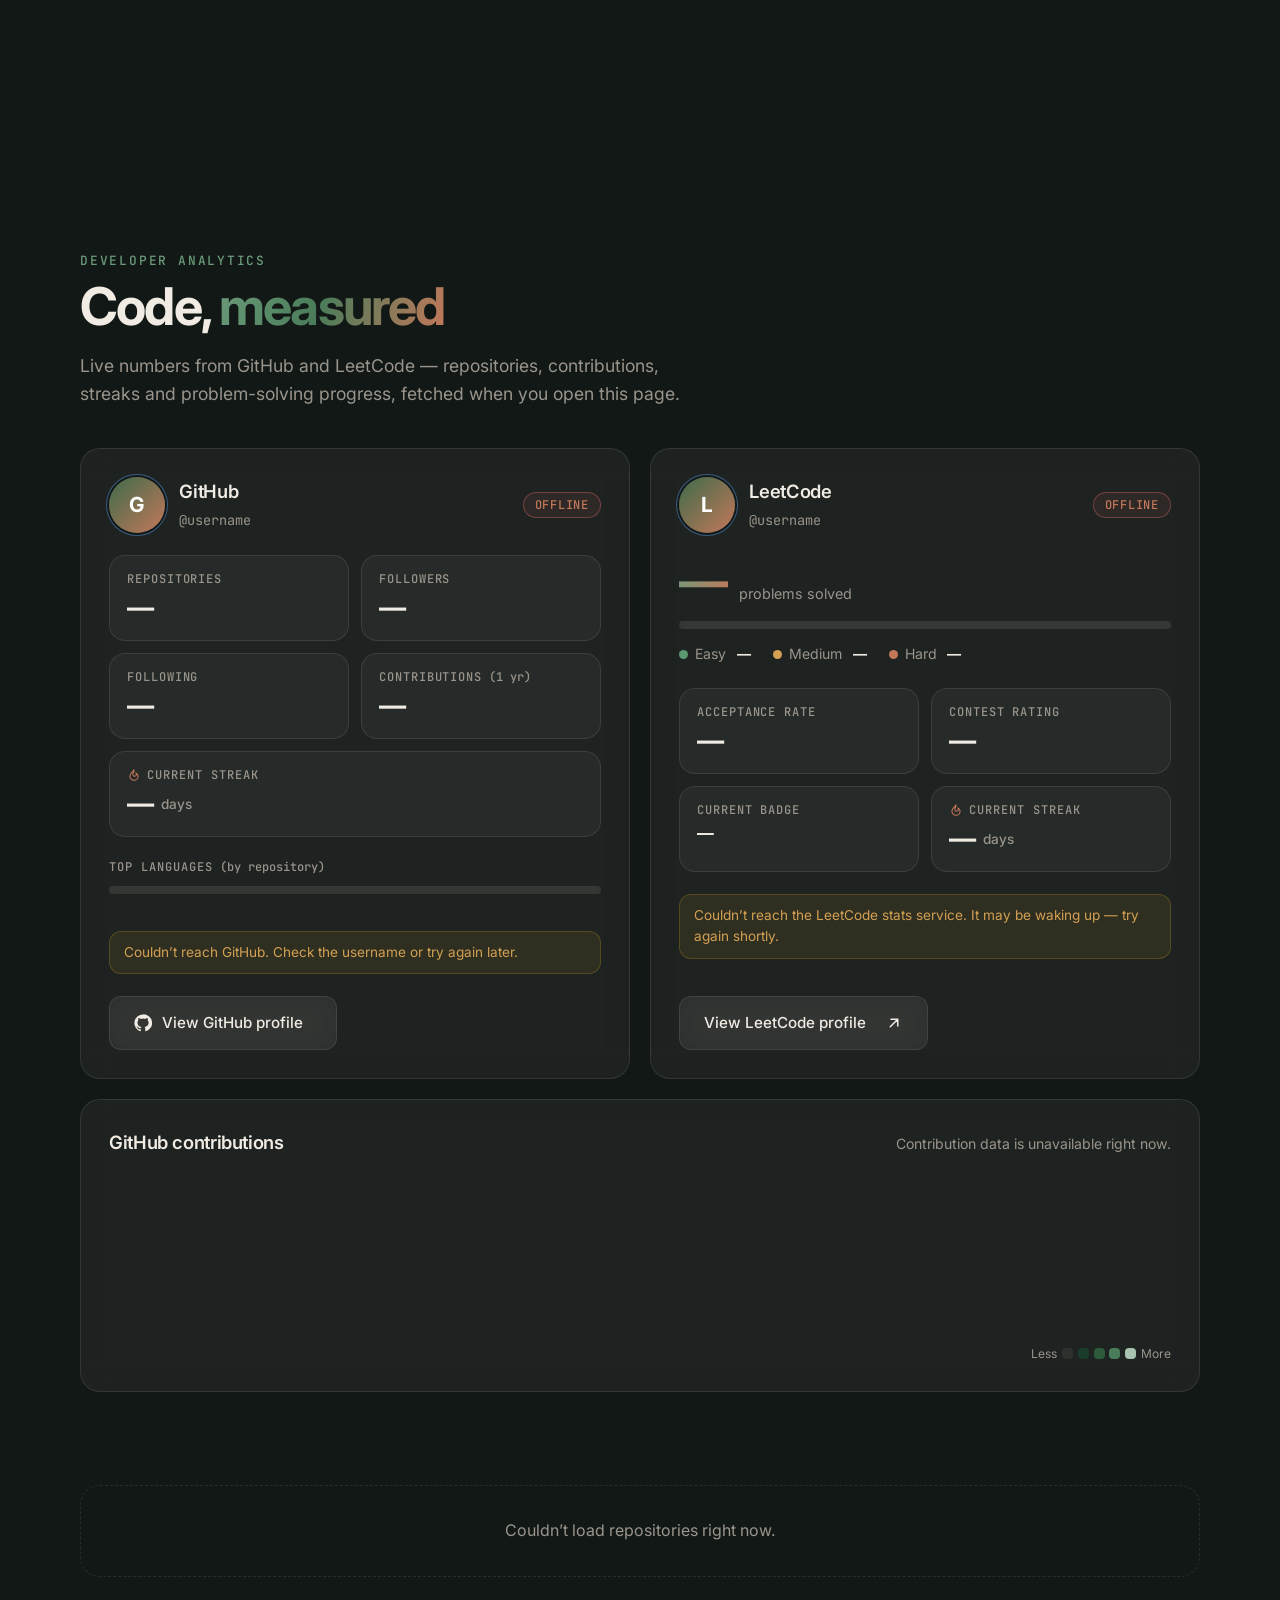
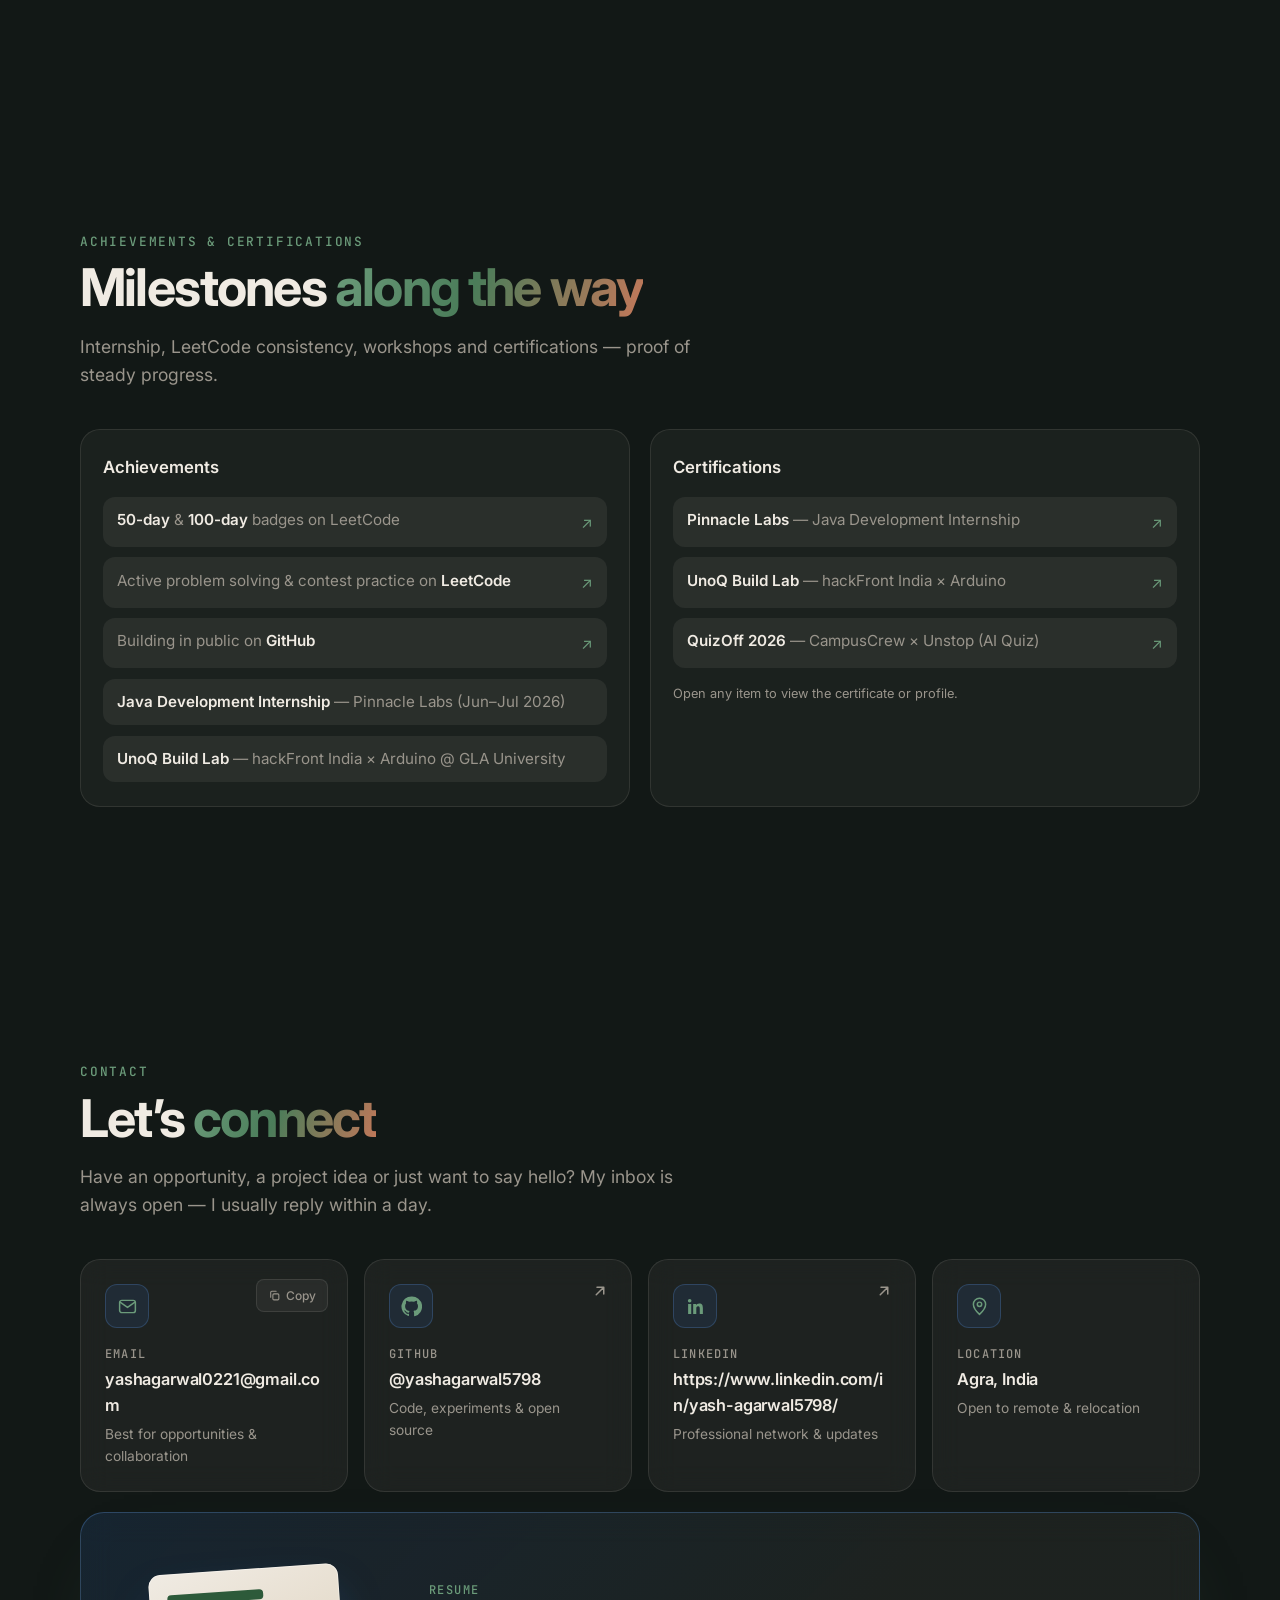
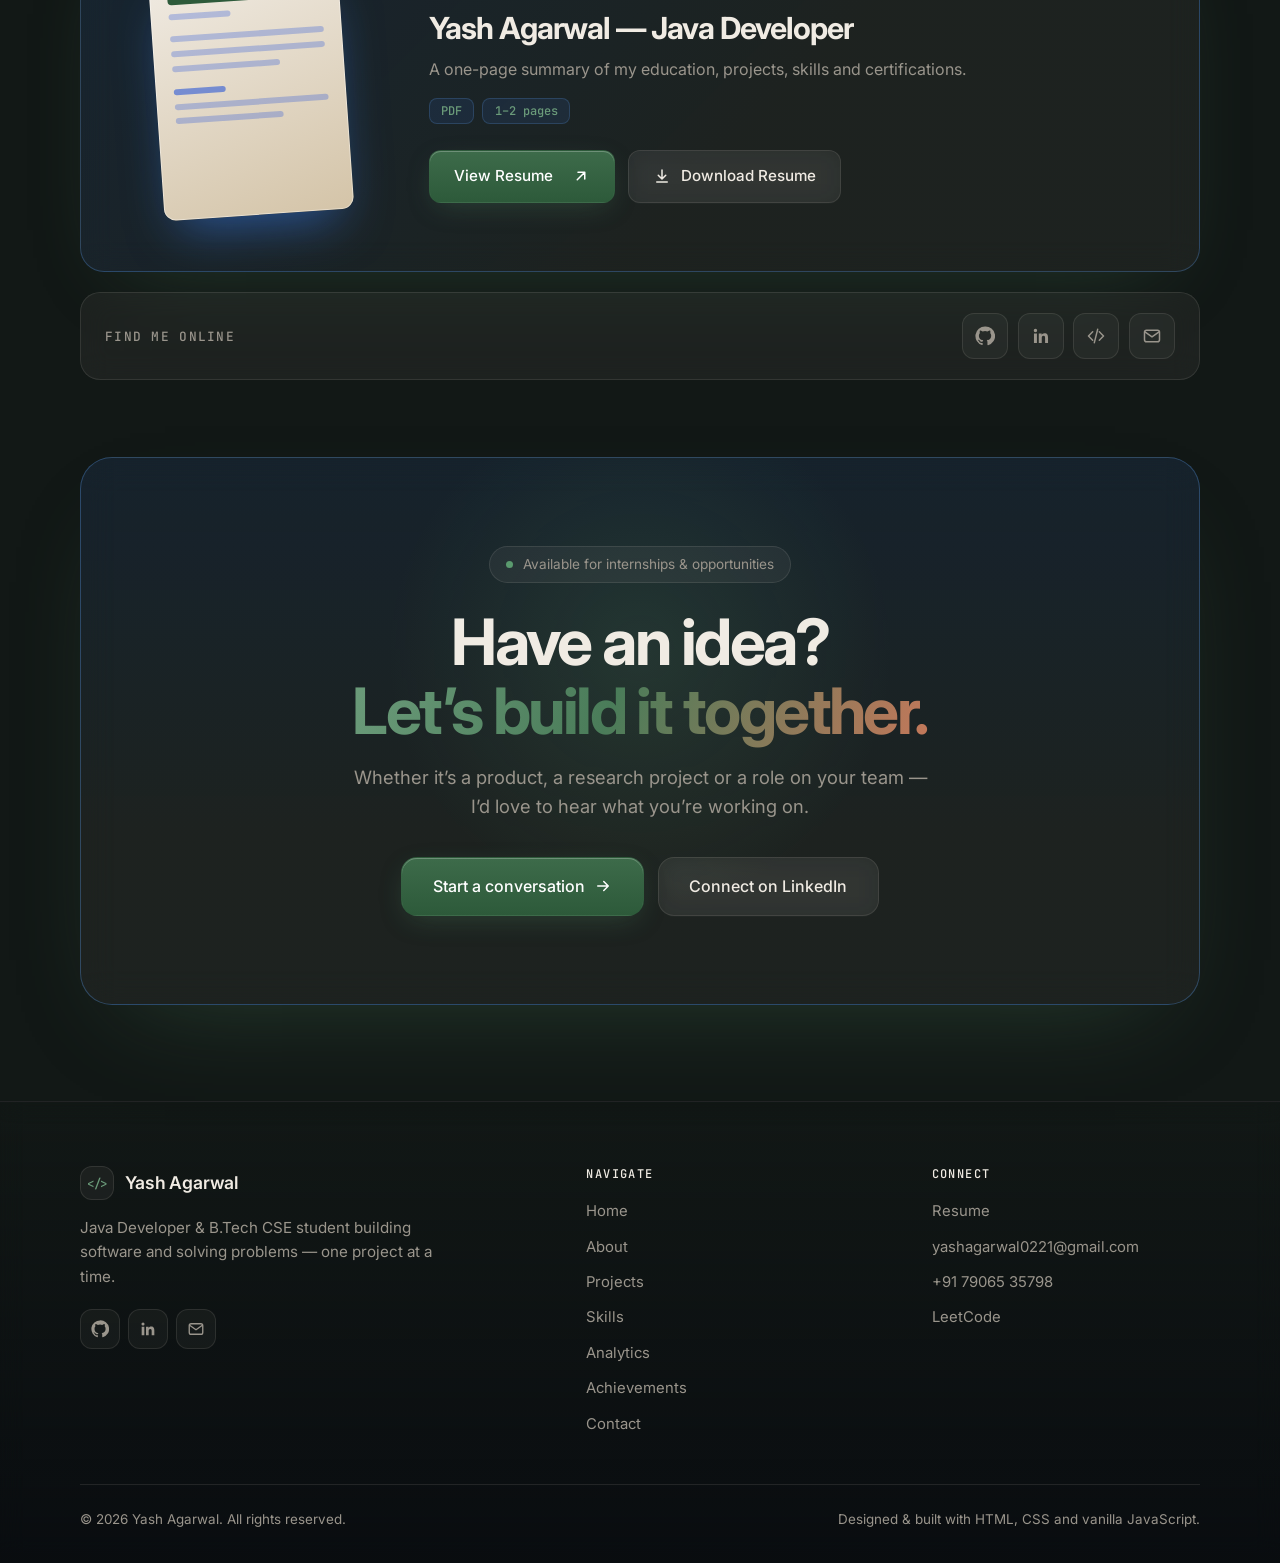
==== commit 5e97d97c: "SEO: search-friendly title, Vercel canonical, sitemap" ====
--- a/index.html
+++ b/index.html
@@ -7,26 +7,27 @@
   <!-- Theme is applied before first paint to avoid a flash (theme.js manages it afterwards) -->
   <script>try{var t=localStorage.getItem("pf-theme");if(t==="light"||t==="dark")document.documentElement.dataset.theme=t}catch(e){}</script>
 
-  <title>Yash Agarwal — Java Developer &amp; CSE Student | Portfolio</title>
-  <meta name="description" content="Portfolio of Yash Agarwal, a Java Developer and B.Tech CSE (AI & Data Science) student at GLA University. Explore projects, skills, live GitHub and LeetCode stats, and resume.">
+  <title>Yash Agarwal | Java Developer Portfolio | GLA University, Agra</title>
+  <meta name="description" content="Yash Agarwal — Java Developer and B.Tech CSE (AI &amp; Data Science) student at GLA University, Agra. Portfolio with skills, certificates, live GitHub &amp; LeetCode stats, and resume.">
   <meta name="author" content="Yash Agarwal">
+  <meta name="keywords" content="Yash Agarwal, Yash Agarwal portfolio, Java Developer, GLA University, Agra, CSE, LeetCode, GitHub">
   <meta name="robots" content="index, follow">
   <meta name="theme-color" content="#121816">
-  <link rel="canonical" href="https://yashagarwal5798.github.io/">
+  <link rel="canonical" href="https://yashagarwal-portfolio-eight.vercel.app/">
 
   <!-- Open Graph / social previews -->
   <meta property="og:type" content="website">
   <meta property="og:site_name" content="Yash Agarwal — Portfolio">
-  <meta property="og:title" content="Yash Agarwal — Java Developer &amp; CSE Student">
-  <meta property="og:description" content="Projects, skills, live coding stats and resume of a Java Developer &amp; CSE student.">
-  <meta property="og:url" content="https://yashagarwal5798.github.io/">
-  <meta property="og:image" content="https://yashagarwal5798.github.io/assets/images/og-image.png">
+  <meta property="og:title" content="Yash Agarwal | Java Developer Portfolio">
+  <meta property="og:description" content="Java Developer &amp; CSE student at GLA University, Agra. Skills, certificates, live coding stats, resume.">
+  <meta property="og:url" content="https://yashagarwal-portfolio-eight.vercel.app/">
+  <meta property="og:image" content="https://yashagarwal-portfolio-eight.vercel.app/assets/images/og-image.png">
   <meta property="og:image:width" content="1200">
   <meta property="og:image:height" content="630">
   <meta name="twitter:card" content="summary_large_image">
-  <meta name="twitter:title" content="Yash Agarwal — Java Developer &amp; CSE Student">
+  <meta name="twitter:title" content="Yash Agarwal | Java Developer Portfolio">
   <meta name="twitter:description" content="Projects, skills, live coding stats, certificates and resume.">
-  <meta name="twitter:image" content="https://yashagarwal5798.github.io/assets/images/og-image.png">
+  <meta name="twitter:image" content="https://yashagarwal-portfolio-eight.vercel.app/assets/images/og-image.png">
 
   <!-- Icons -->
   <link rel="icon" href="assets/icons/favicon.svg" type="image/svg+xml">
@@ -38,11 +39,20 @@
     "@context": "https://schema.org",
     "@type": "Person",
     "name": "Yash Agarwal",
-    "url": "https://yashagarwal5798.github.io/",
-    "image": "https://yashagarwal5798.github.io/assets/images/og-image.png",
+    "url": "https://yashagarwal-portfolio-eight.vercel.app/",
+    "image": "https://yashagarwal-portfolio-eight.vercel.app/assets/images/yash-profile.jpg",
     "jobTitle": "Java Developer, B.Tech CSE Student",
-    "description": "Java Developer and B.Tech Computer Science student at GLA University, focused on DSA and software development.",
+    "description": "Java Developer and B.Tech Computer Science (AI & Data Science) student at GLA University, Agra.",
     "email": "mailto:yashagarwal0221@gmail.com",
+    "address": {
+      "@type": "PostalAddress",
+      "addressLocality": "Agra",
+      "addressCountry": "IN"
+    },
+    "alumniOf": {
+      "@type": "CollegeOrUniversity",
+      "name": "GLA University"
+    },
     "sameAs": [
       "https://github.com/yashagarwal5798",
       "https://www.linkedin.com/in/yash-agarwal5798/",
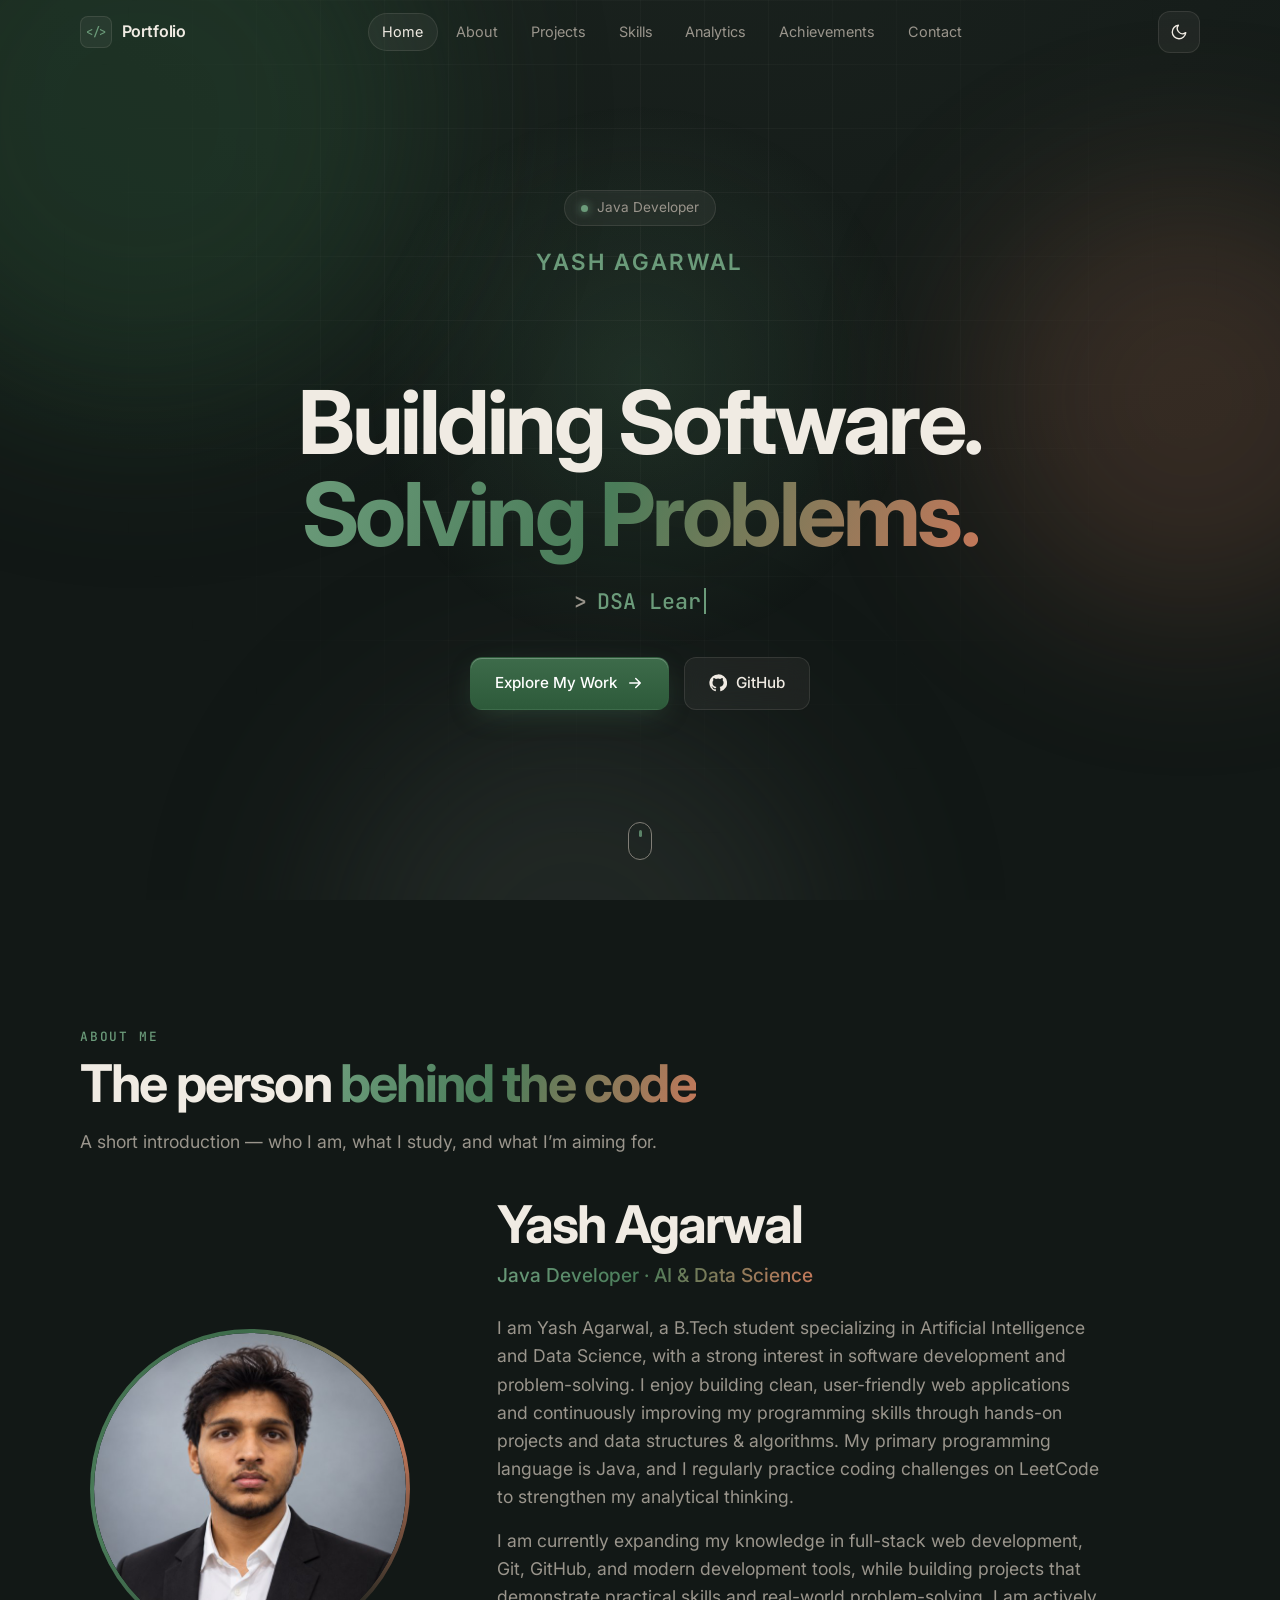
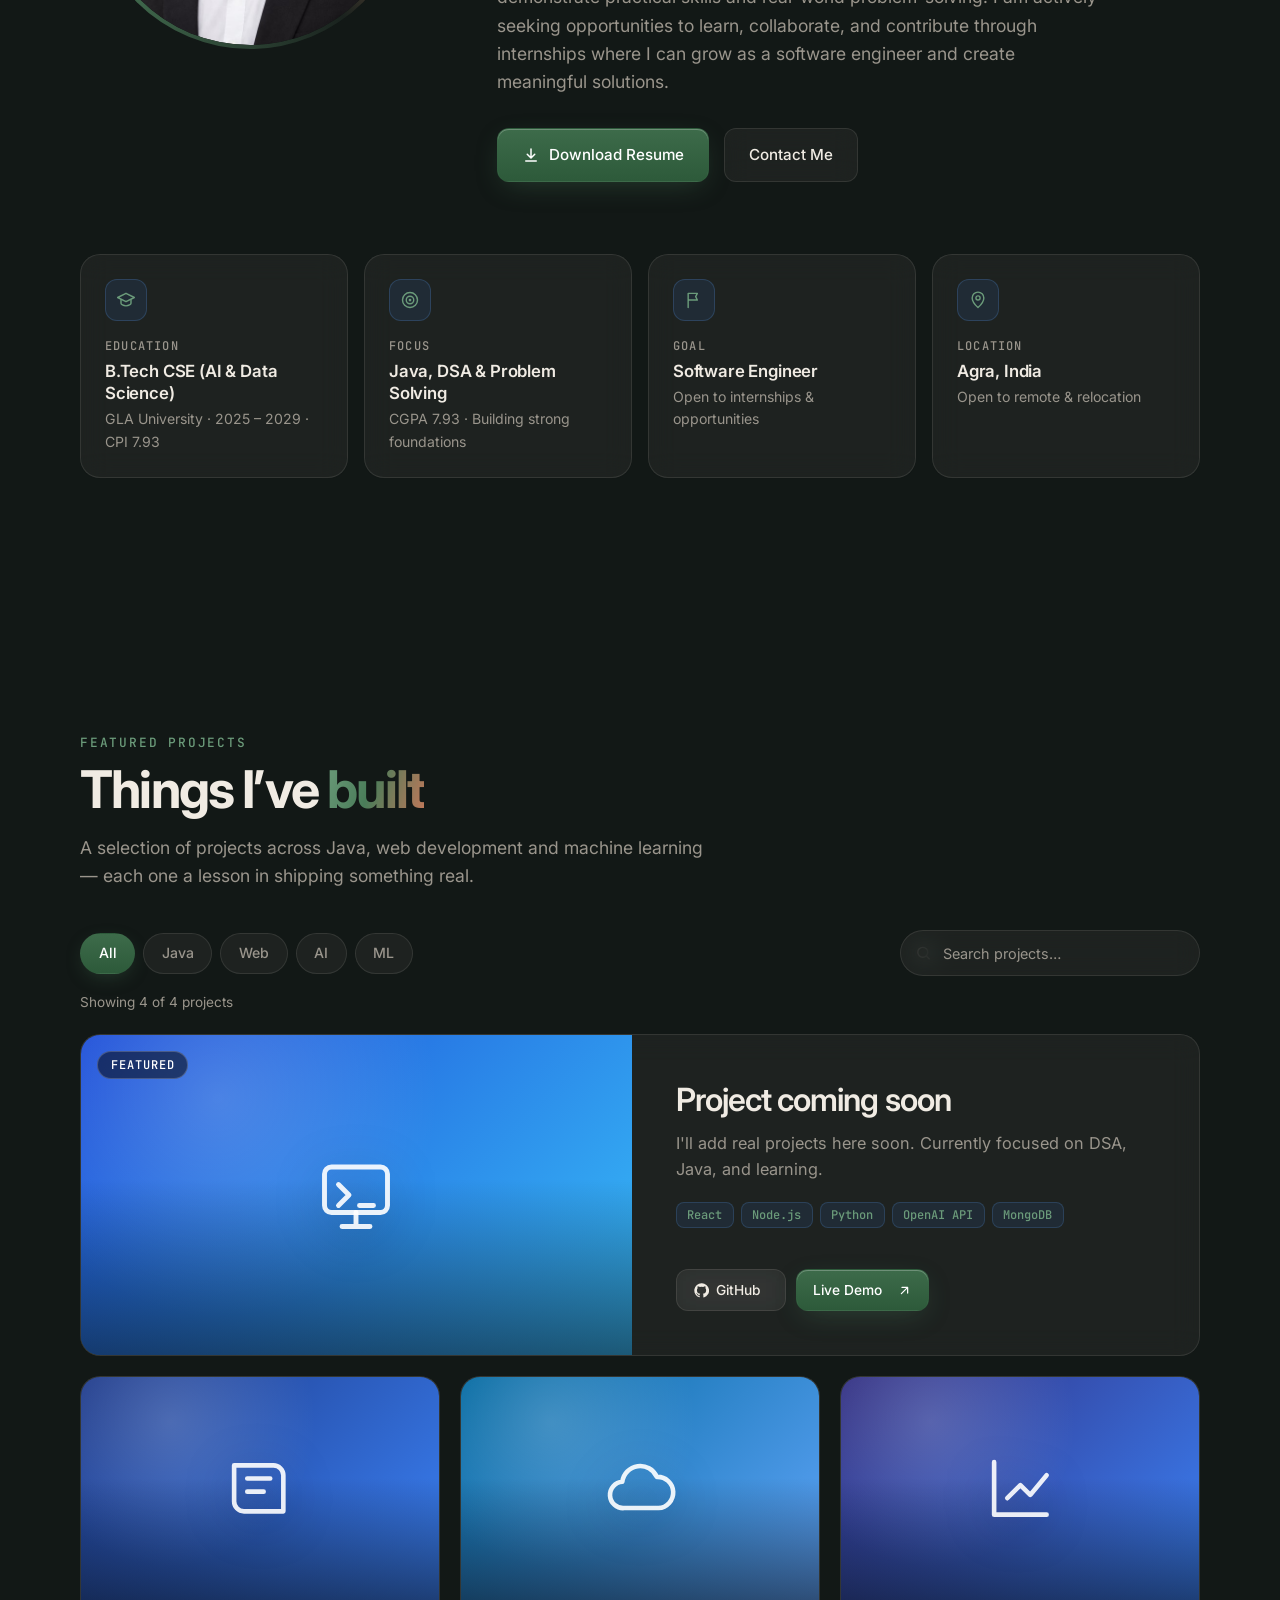
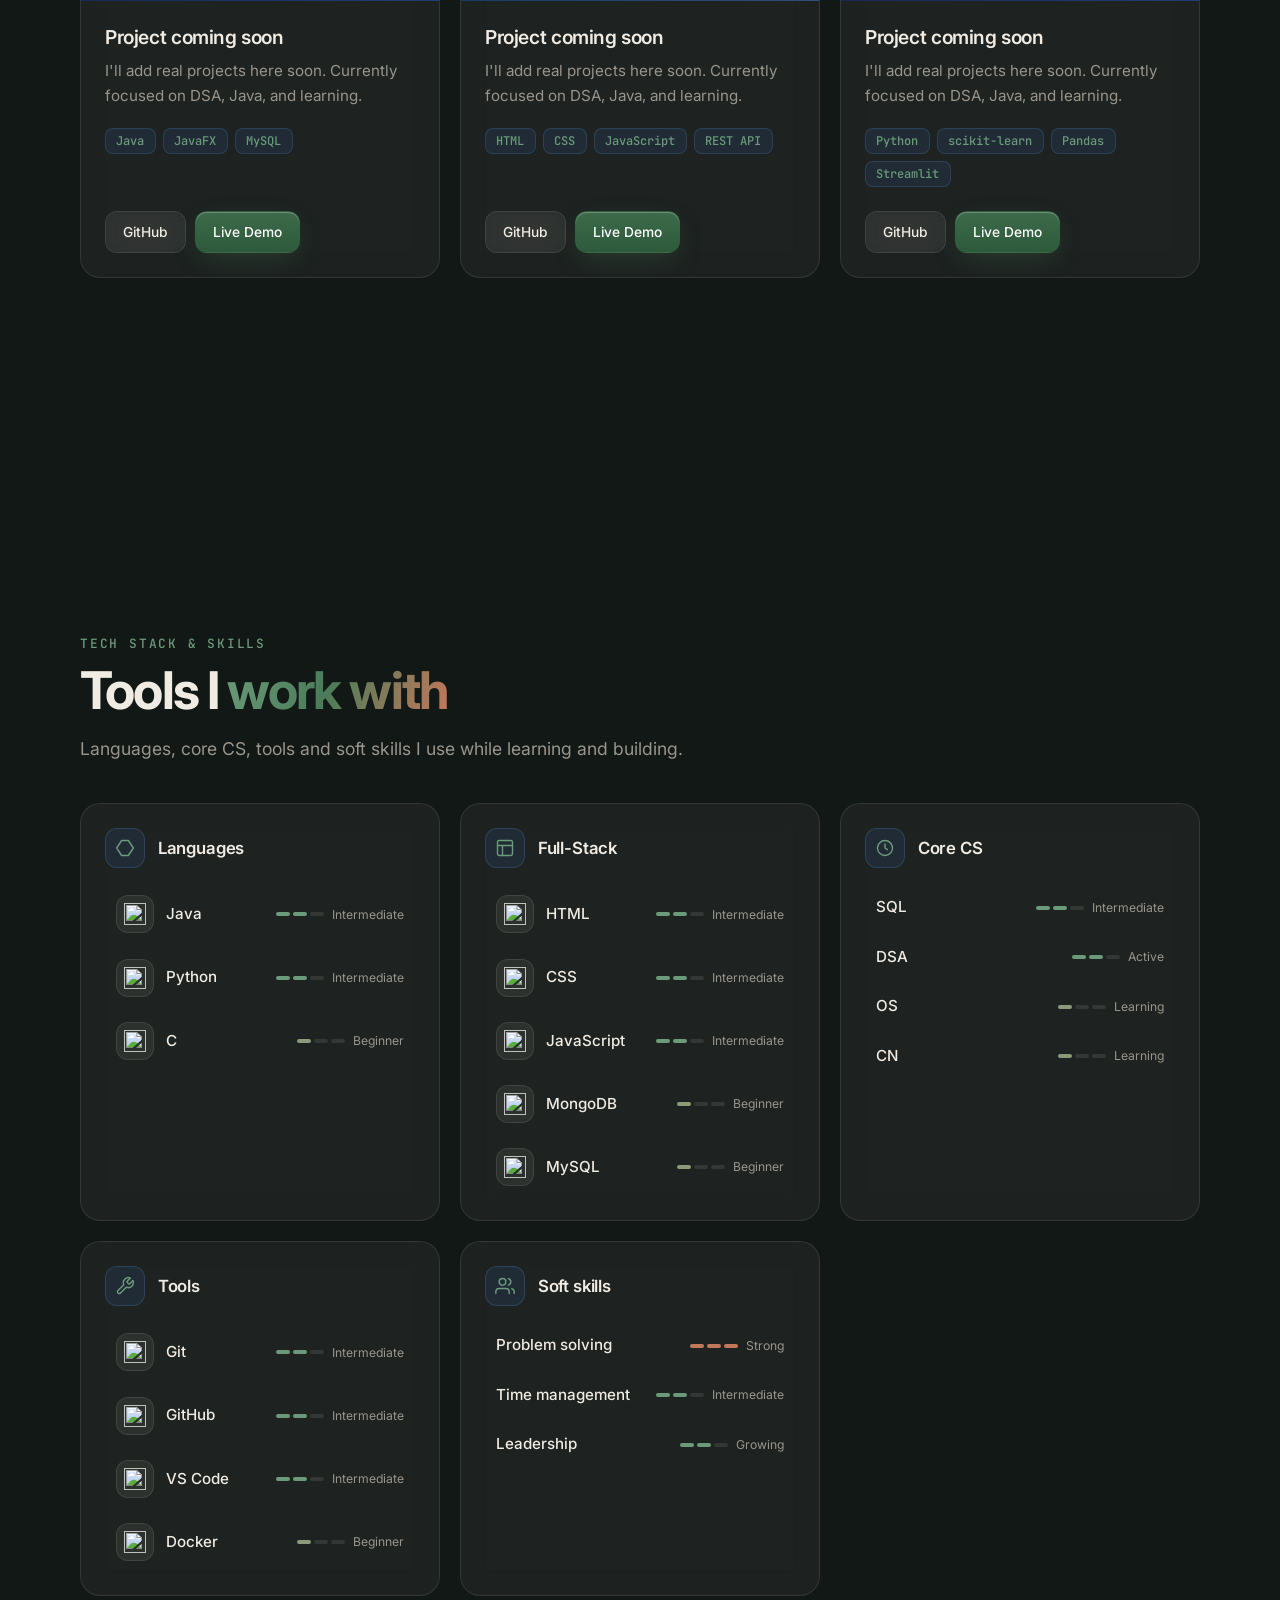
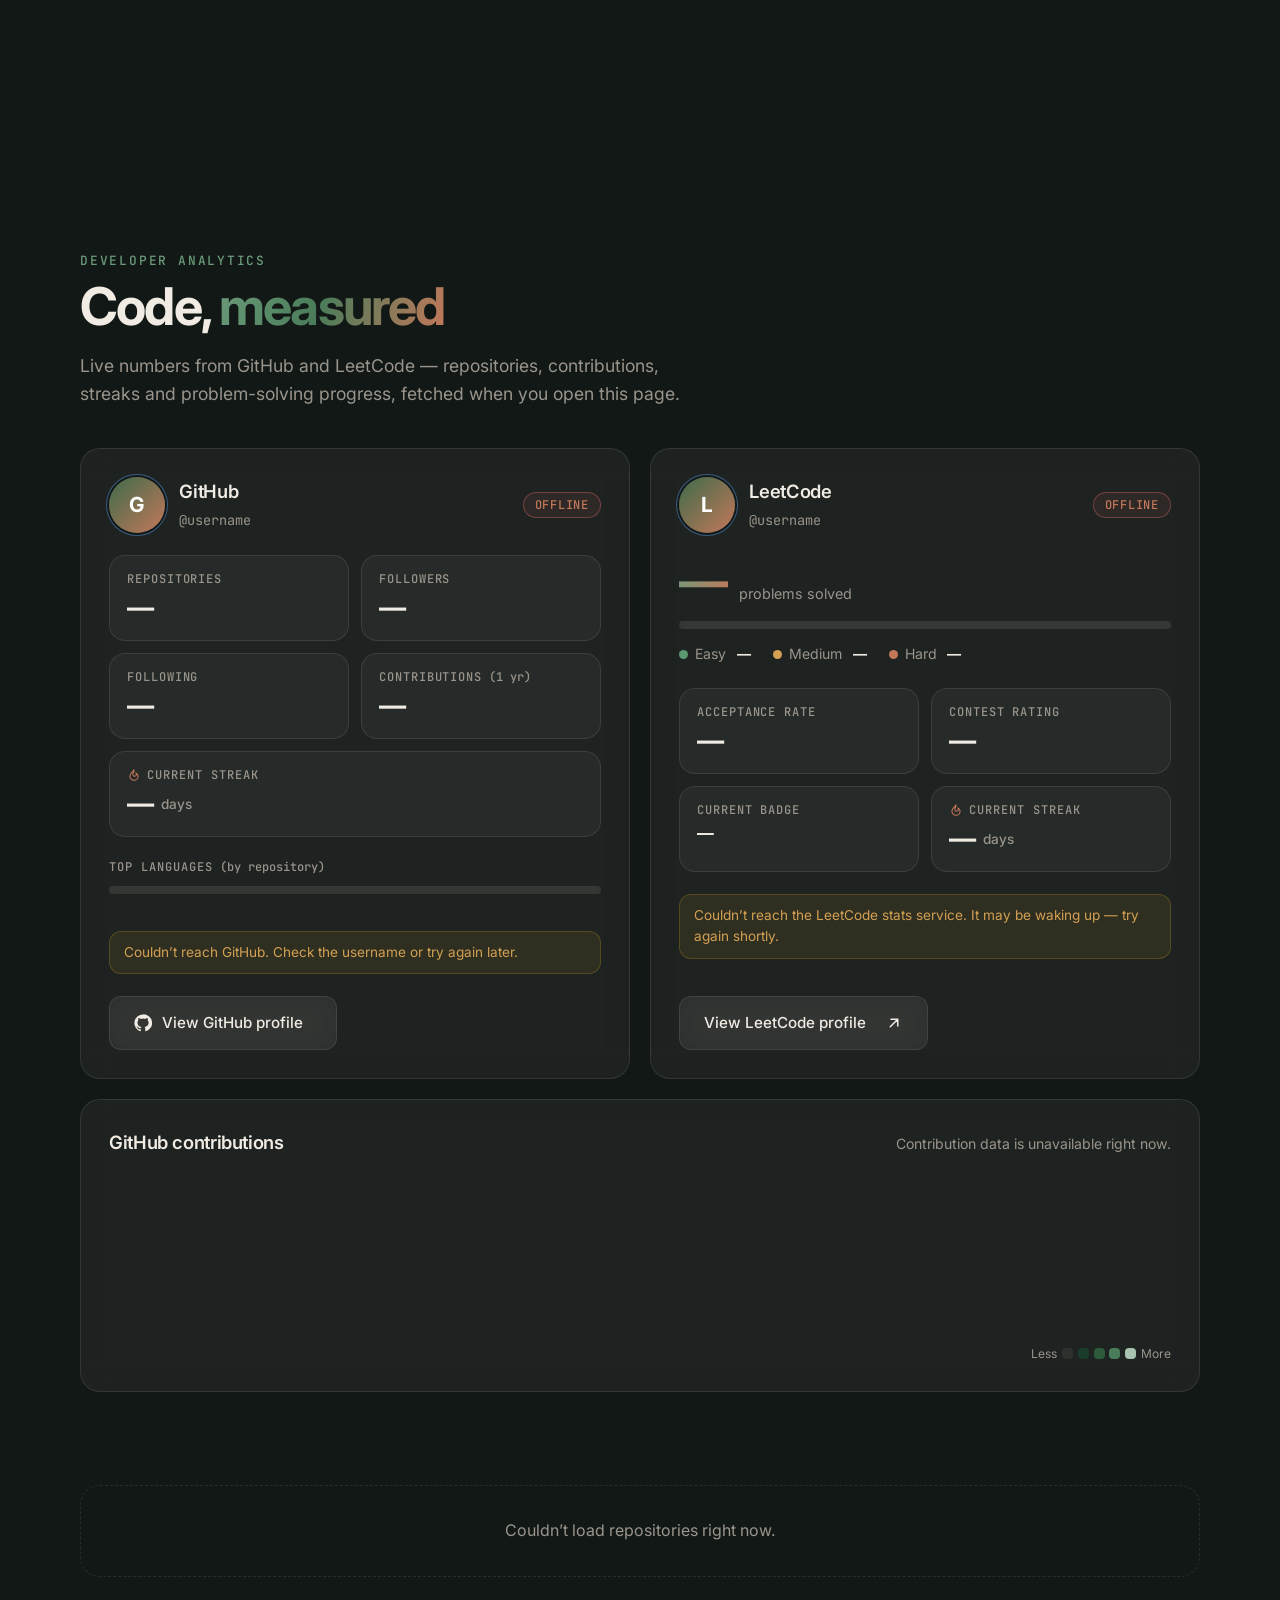
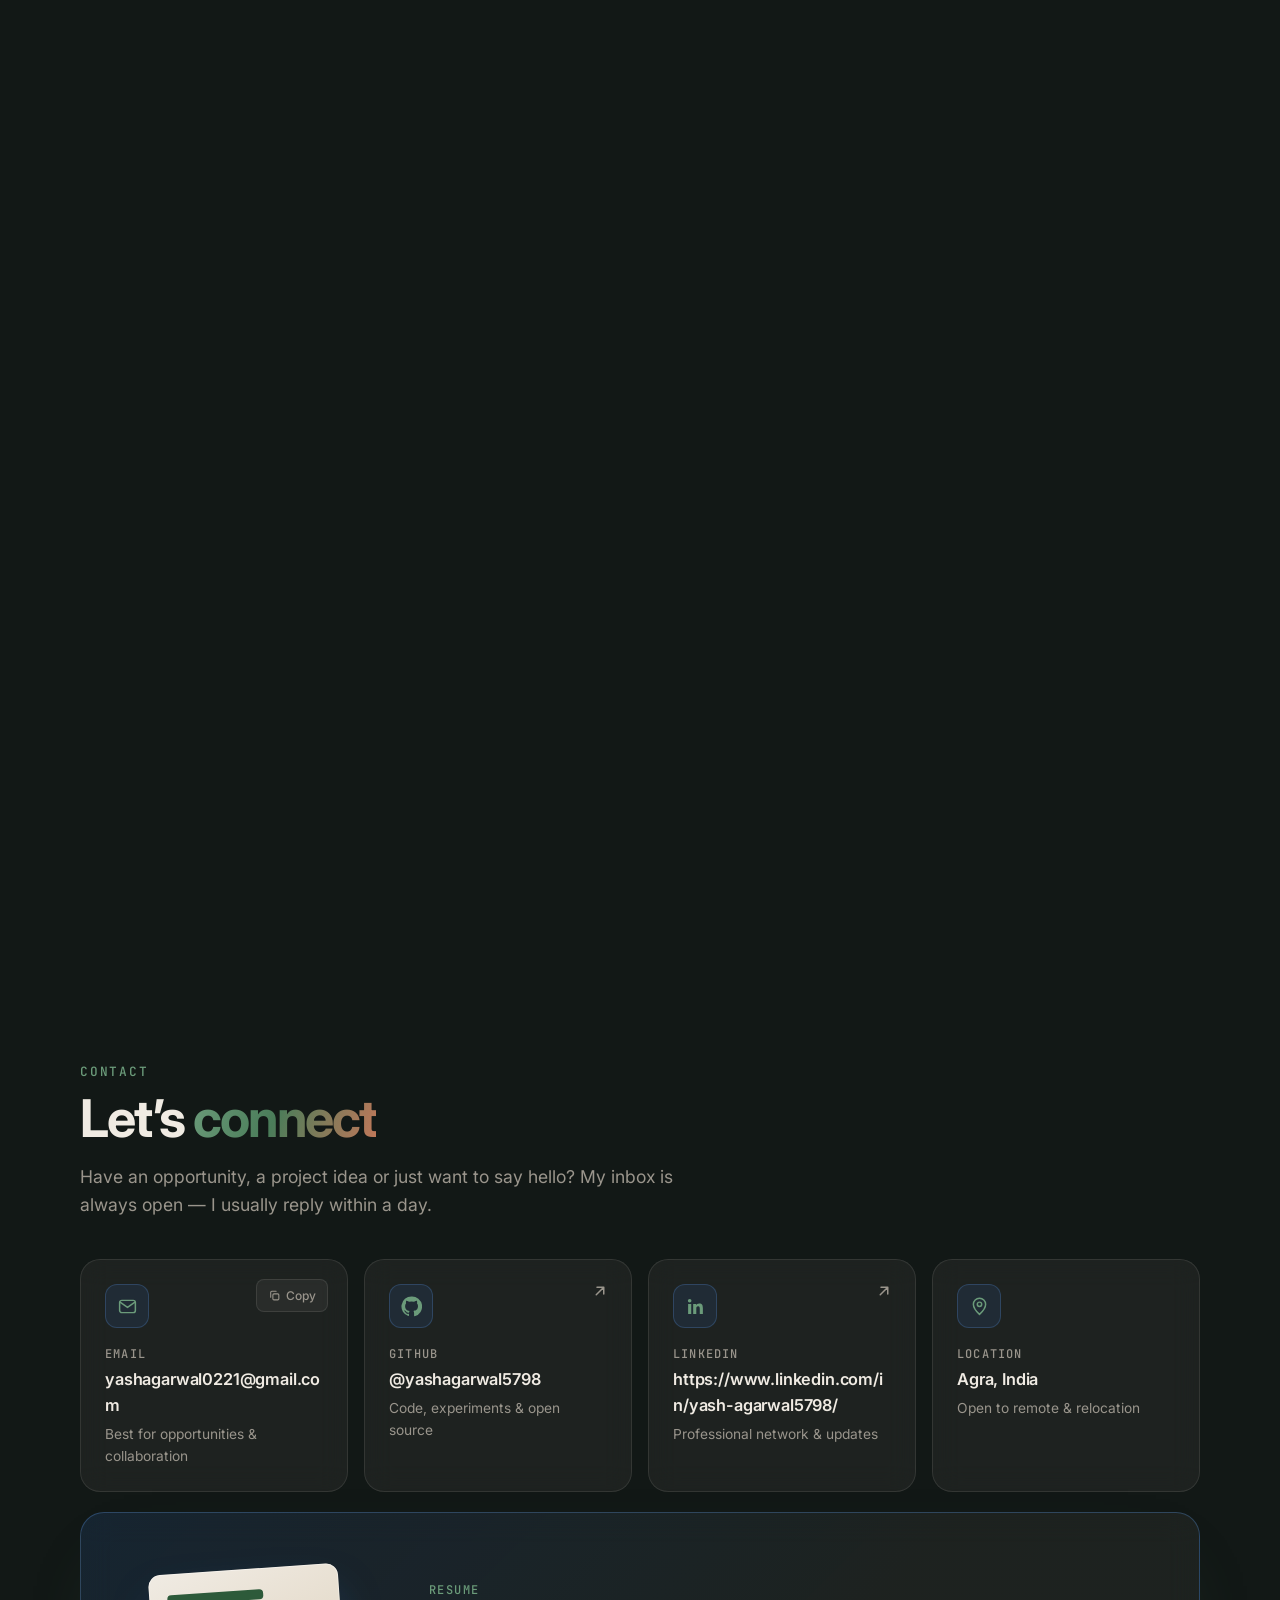
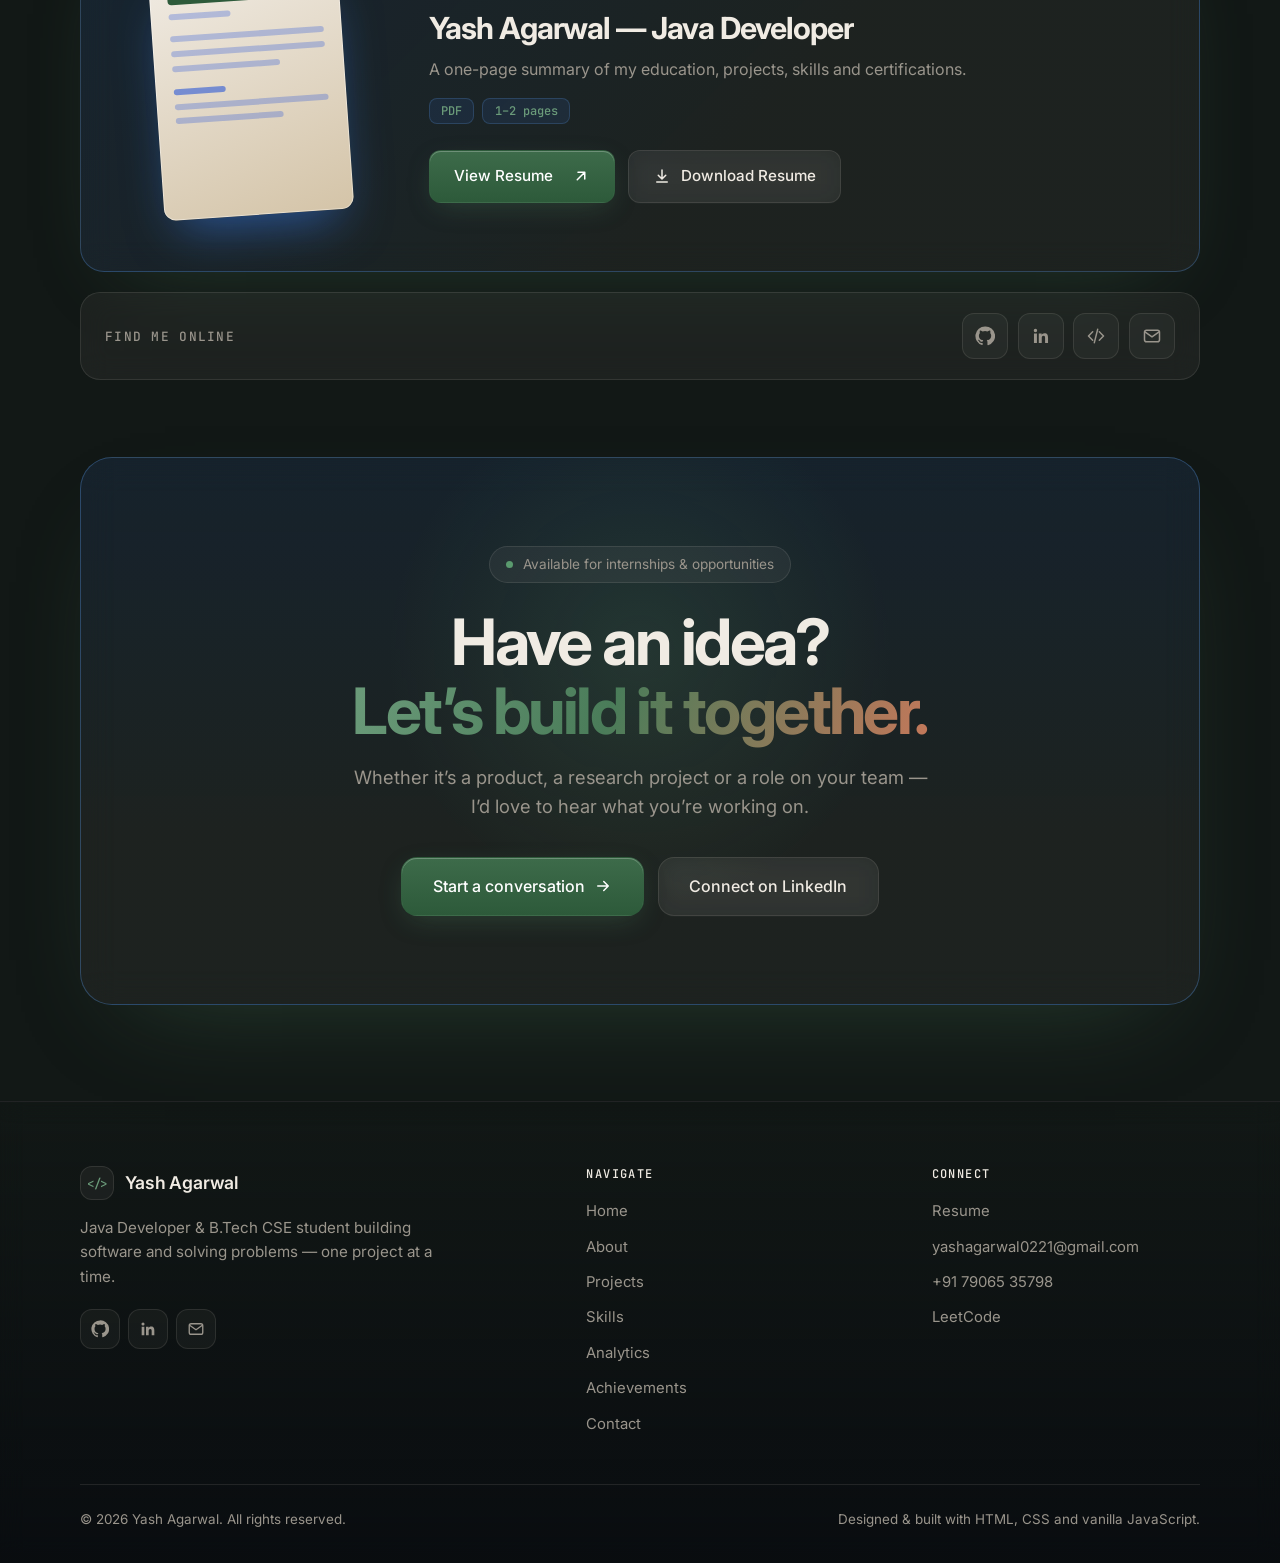
==== commit 20024611: "Google Search Console verify + SEO for yashagarwal5798.vercel.app" ====
--- a/index.html
+++ b/index.html
@@ -13,21 +13,21 @@
   <meta name="keywords" content="Yash Agarwal, Yash Agarwal portfolio, Java Developer, GLA University, Agra, CSE, LeetCode, GitHub">
   <meta name="robots" content="index, follow">
   <meta name="theme-color" content="#121816">
-  <link rel="canonical" href="https://yashagarwal-portfolio-eight.vercel.app/">
+  <link rel="canonical" href="https://yashagarwal5798.vercel.app/">
 
   <!-- Open Graph / social previews -->
   <meta property="og:type" content="website">
   <meta property="og:site_name" content="Yash Agarwal — Portfolio">
   <meta property="og:title" content="Yash Agarwal | Java Developer Portfolio">
   <meta property="og:description" content="Java Developer &amp; CSE student at GLA University, Agra. Skills, certificates, live coding stats, resume.">
-  <meta property="og:url" content="https://yashagarwal-portfolio-eight.vercel.app/">
-  <meta property="og:image" content="https://yashagarwal-portfolio-eight.vercel.app/assets/images/og-image.png">
+  <meta property="og:url" content="https://yashagarwal5798.vercel.app/">
+  <meta property="og:image" content="https://yashagarwal5798.vercel.app/assets/images/og-image.png">
   <meta property="og:image:width" content="1200">
   <meta property="og:image:height" content="630">
   <meta name="twitter:card" content="summary_large_image">
   <meta name="twitter:title" content="Yash Agarwal | Java Developer Portfolio">
   <meta name="twitter:description" content="Projects, skills, live coding stats, certificates and resume.">
-  <meta name="twitter:image" content="https://yashagarwal-portfolio-eight.vercel.app/assets/images/og-image.png">
+  <meta name="twitter:image" content="https://yashagarwal5798.vercel.app/assets/images/og-image.png">
 
   <!-- Icons -->
   <link rel="icon" href="assets/icons/favicon.svg" type="image/svg+xml">
@@ -39,8 +39,8 @@
     "@context": "https://schema.org",
     "@type": "Person",
     "name": "Yash Agarwal",
-    "url": "https://yashagarwal-portfolio-eight.vercel.app/",
-    "image": "https://yashagarwal-portfolio-eight.vercel.app/assets/images/yash-profile.jpg",
+    "url": "https://yashagarwal5798.vercel.app/",
+    "image": "https://yashagarwal5798.vercel.app/assets/images/yash-profile.jpg",
     "jobTitle": "Java Developer, B.Tech CSE Student",
     "description": "Java Developer and B.Tech Computer Science (AI & Data Science) student at GLA University, Agra.",
     "email": "mailto:yashagarwal0221@gmail.com",
